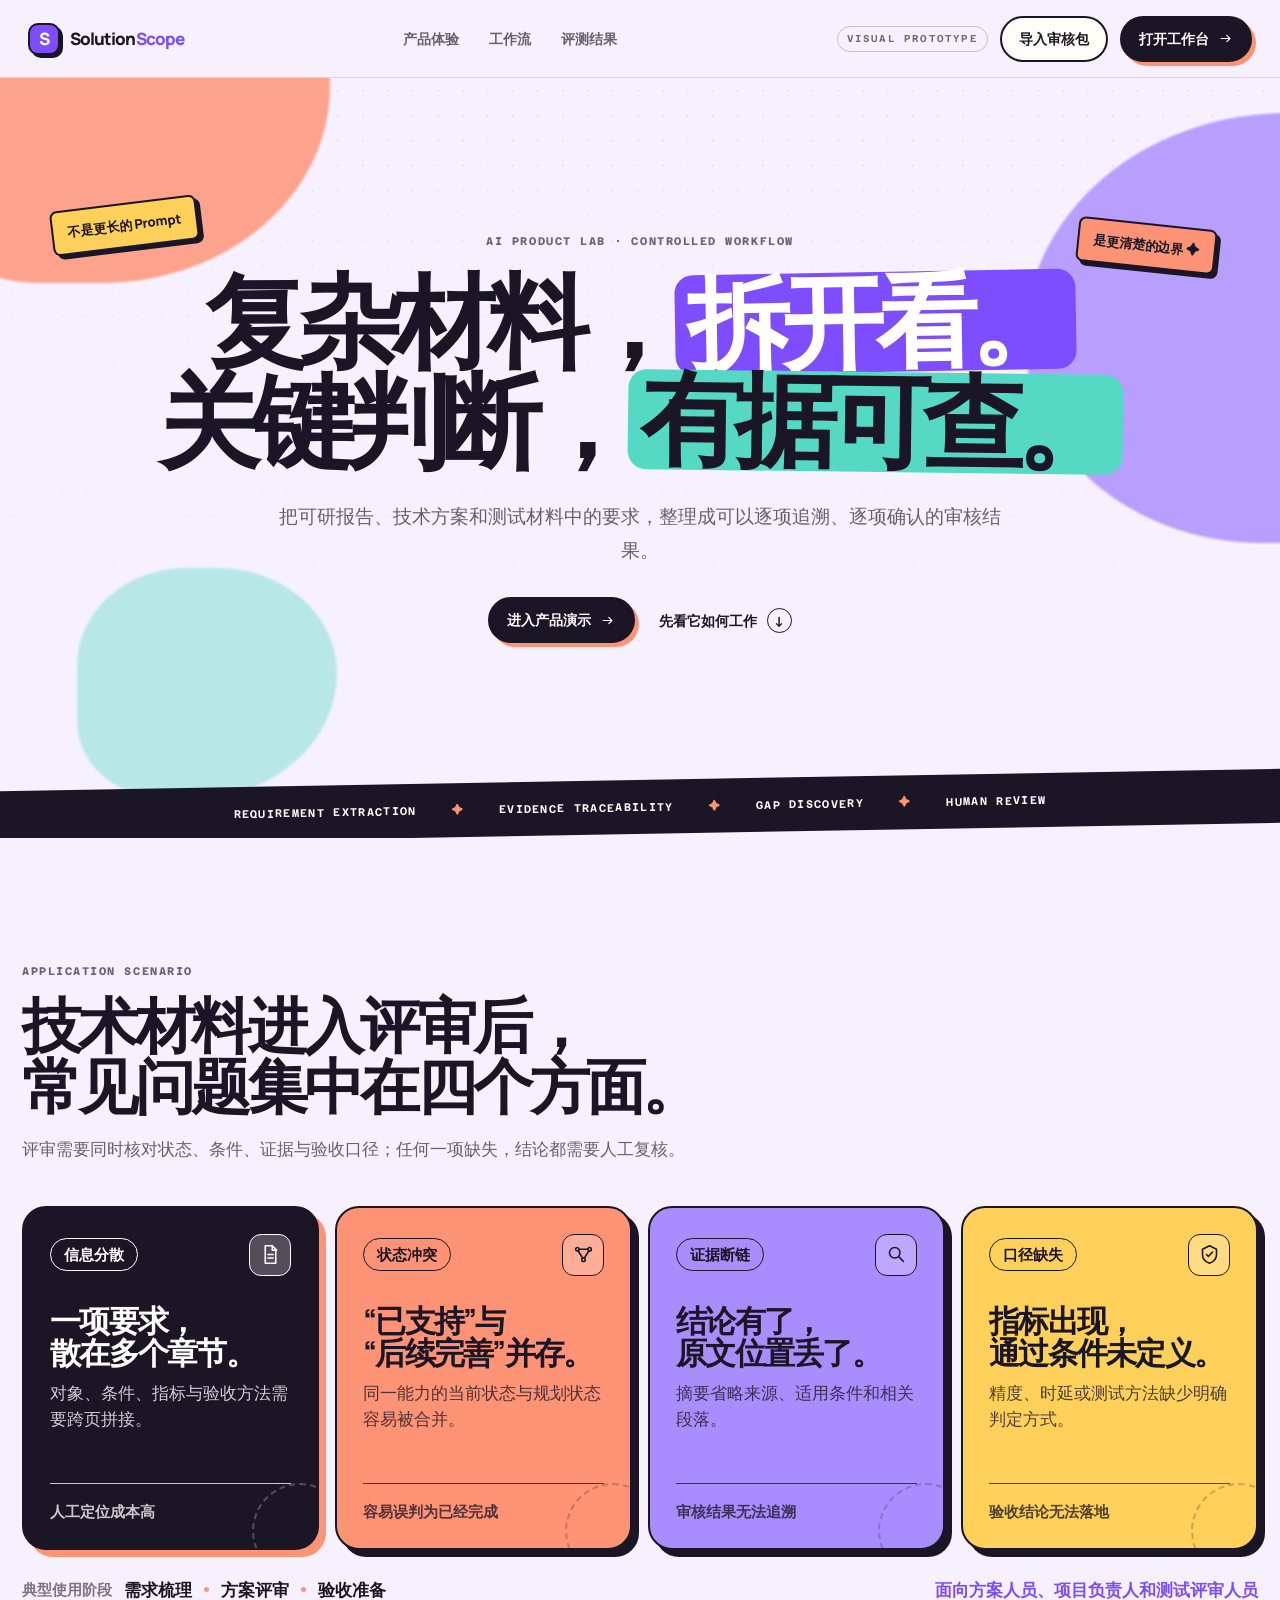
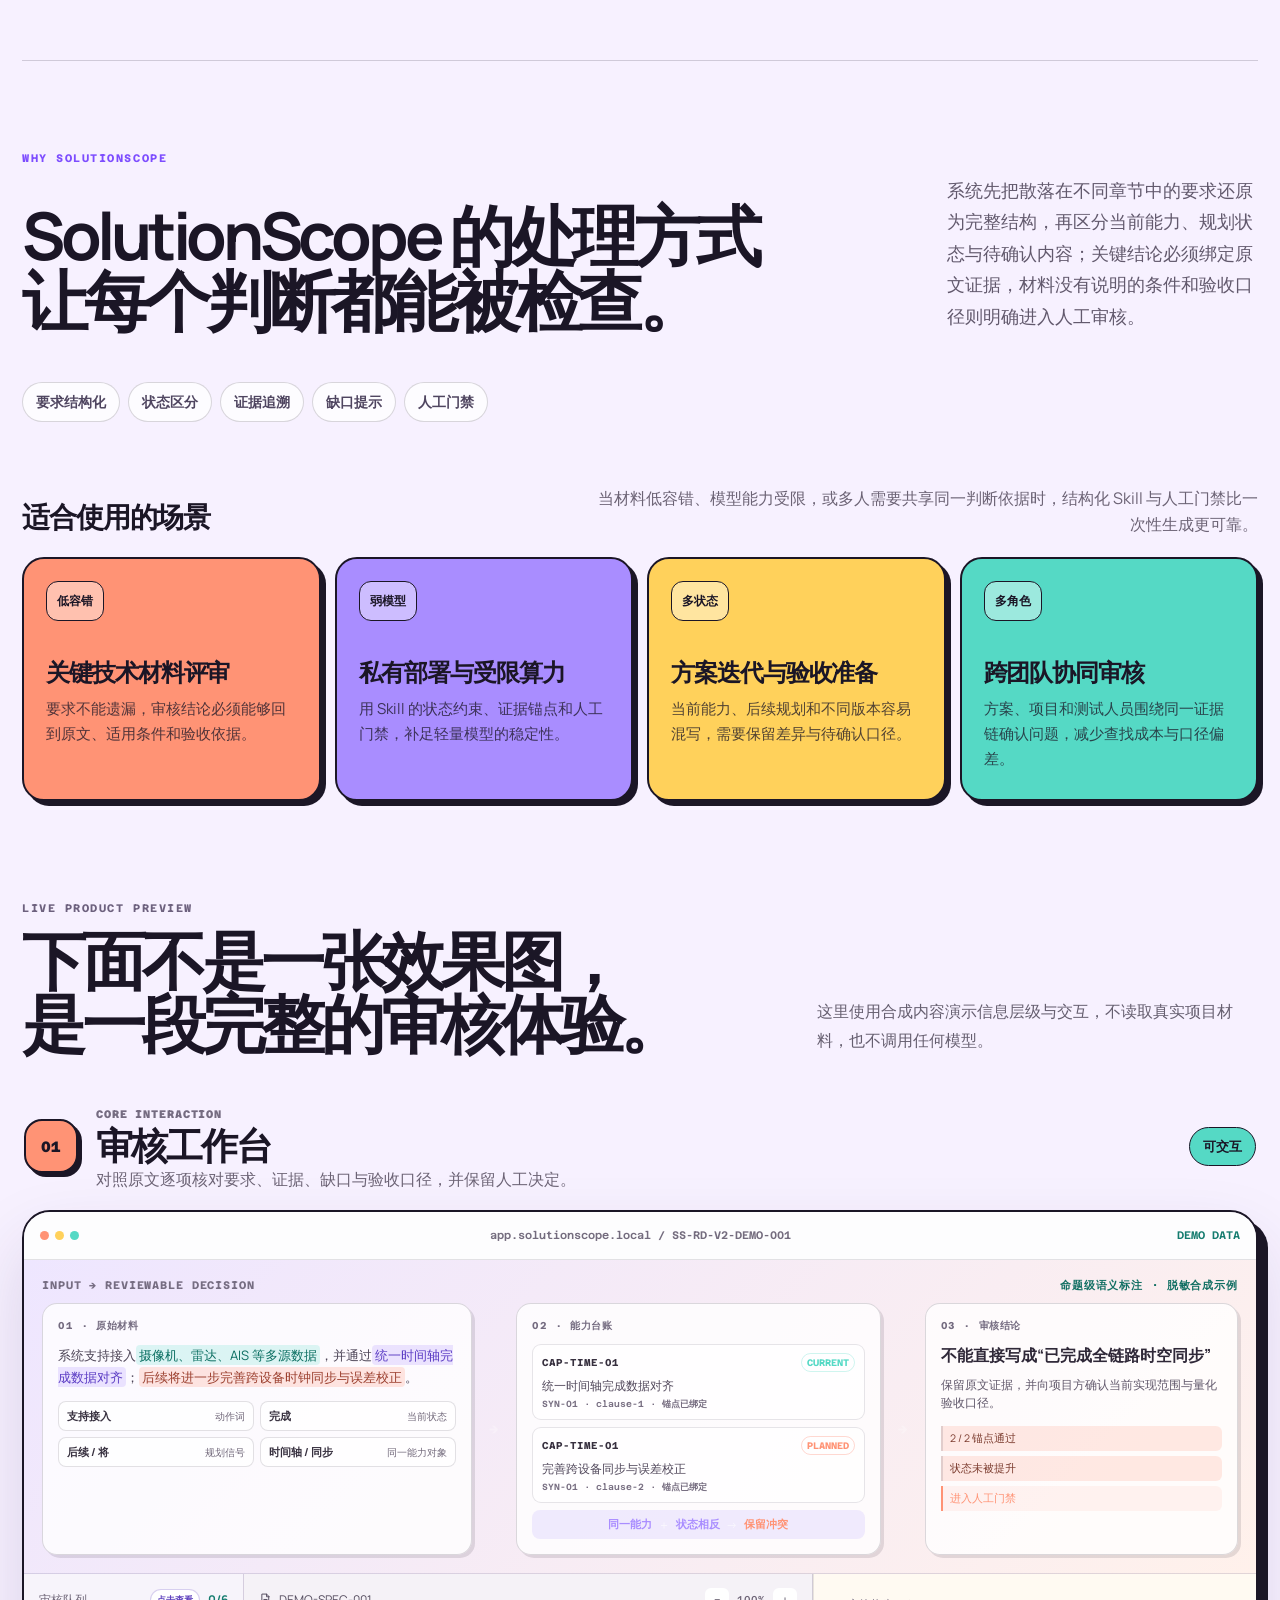
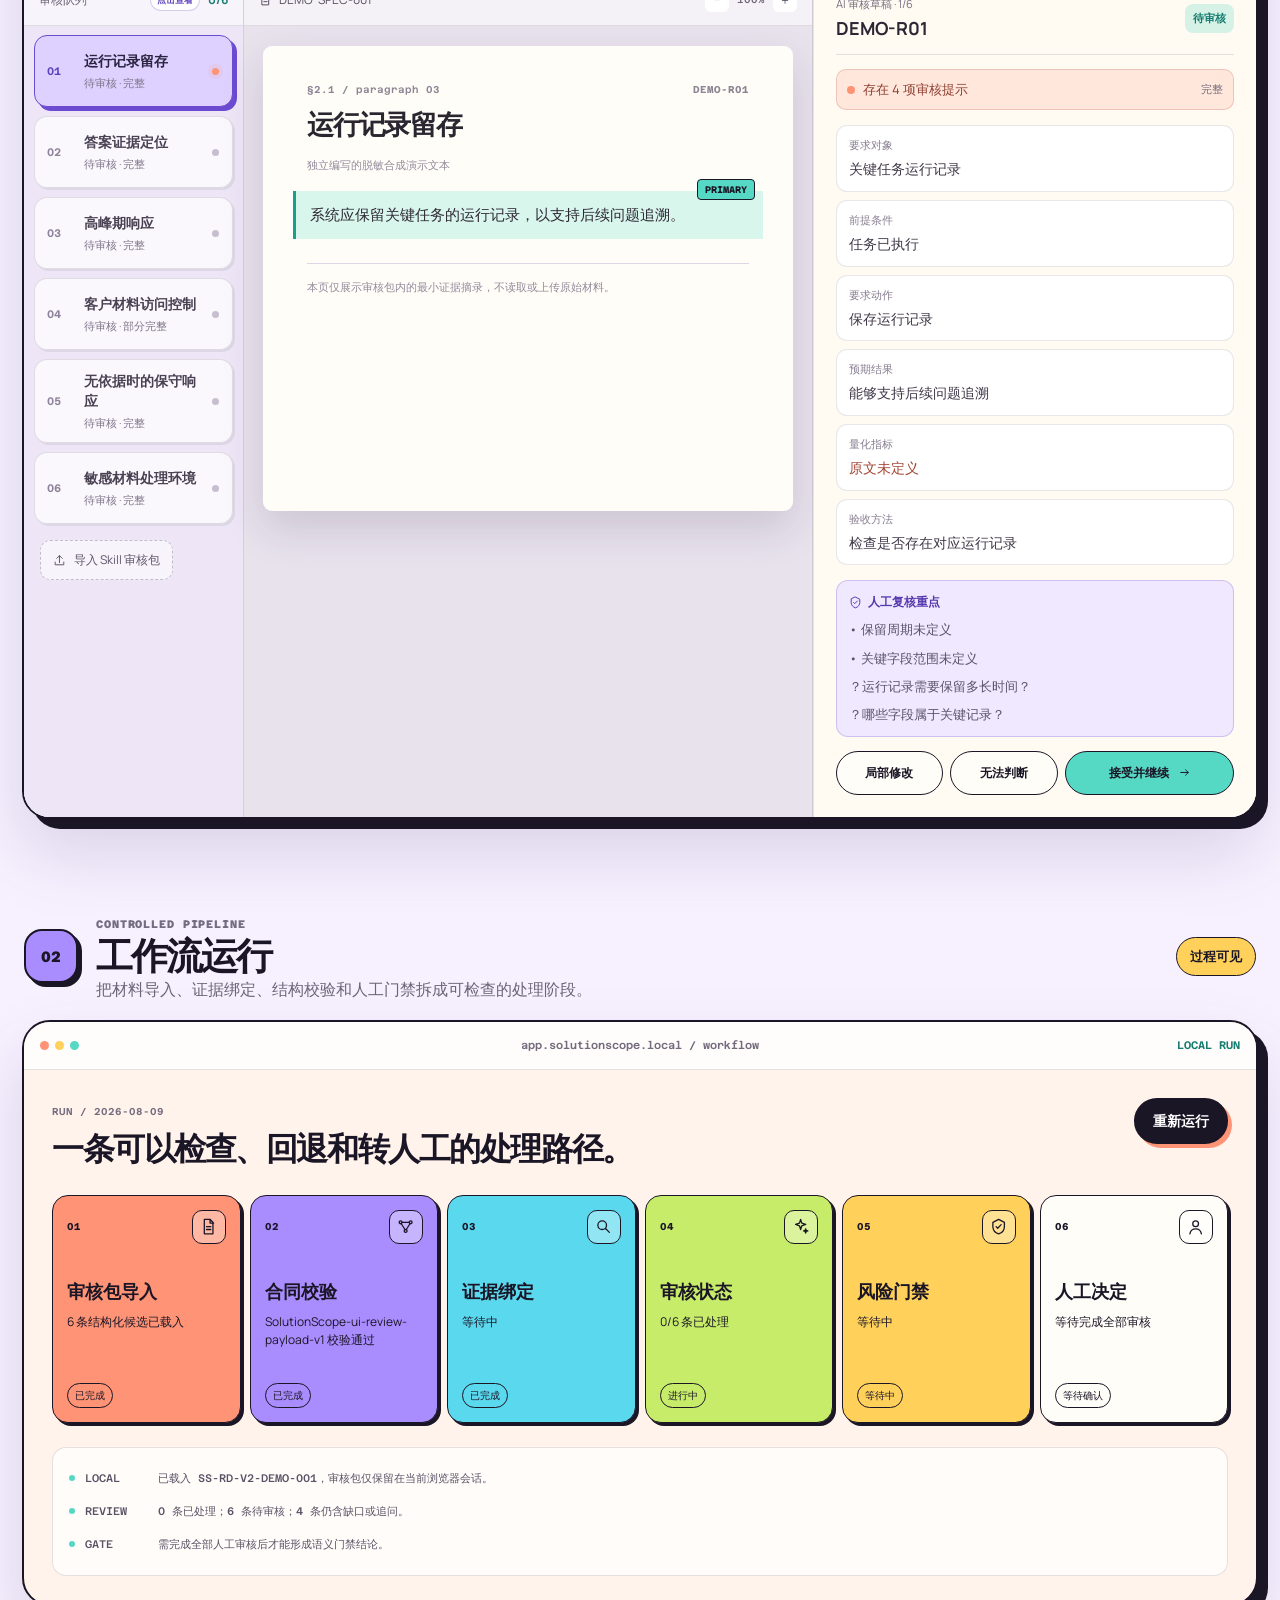
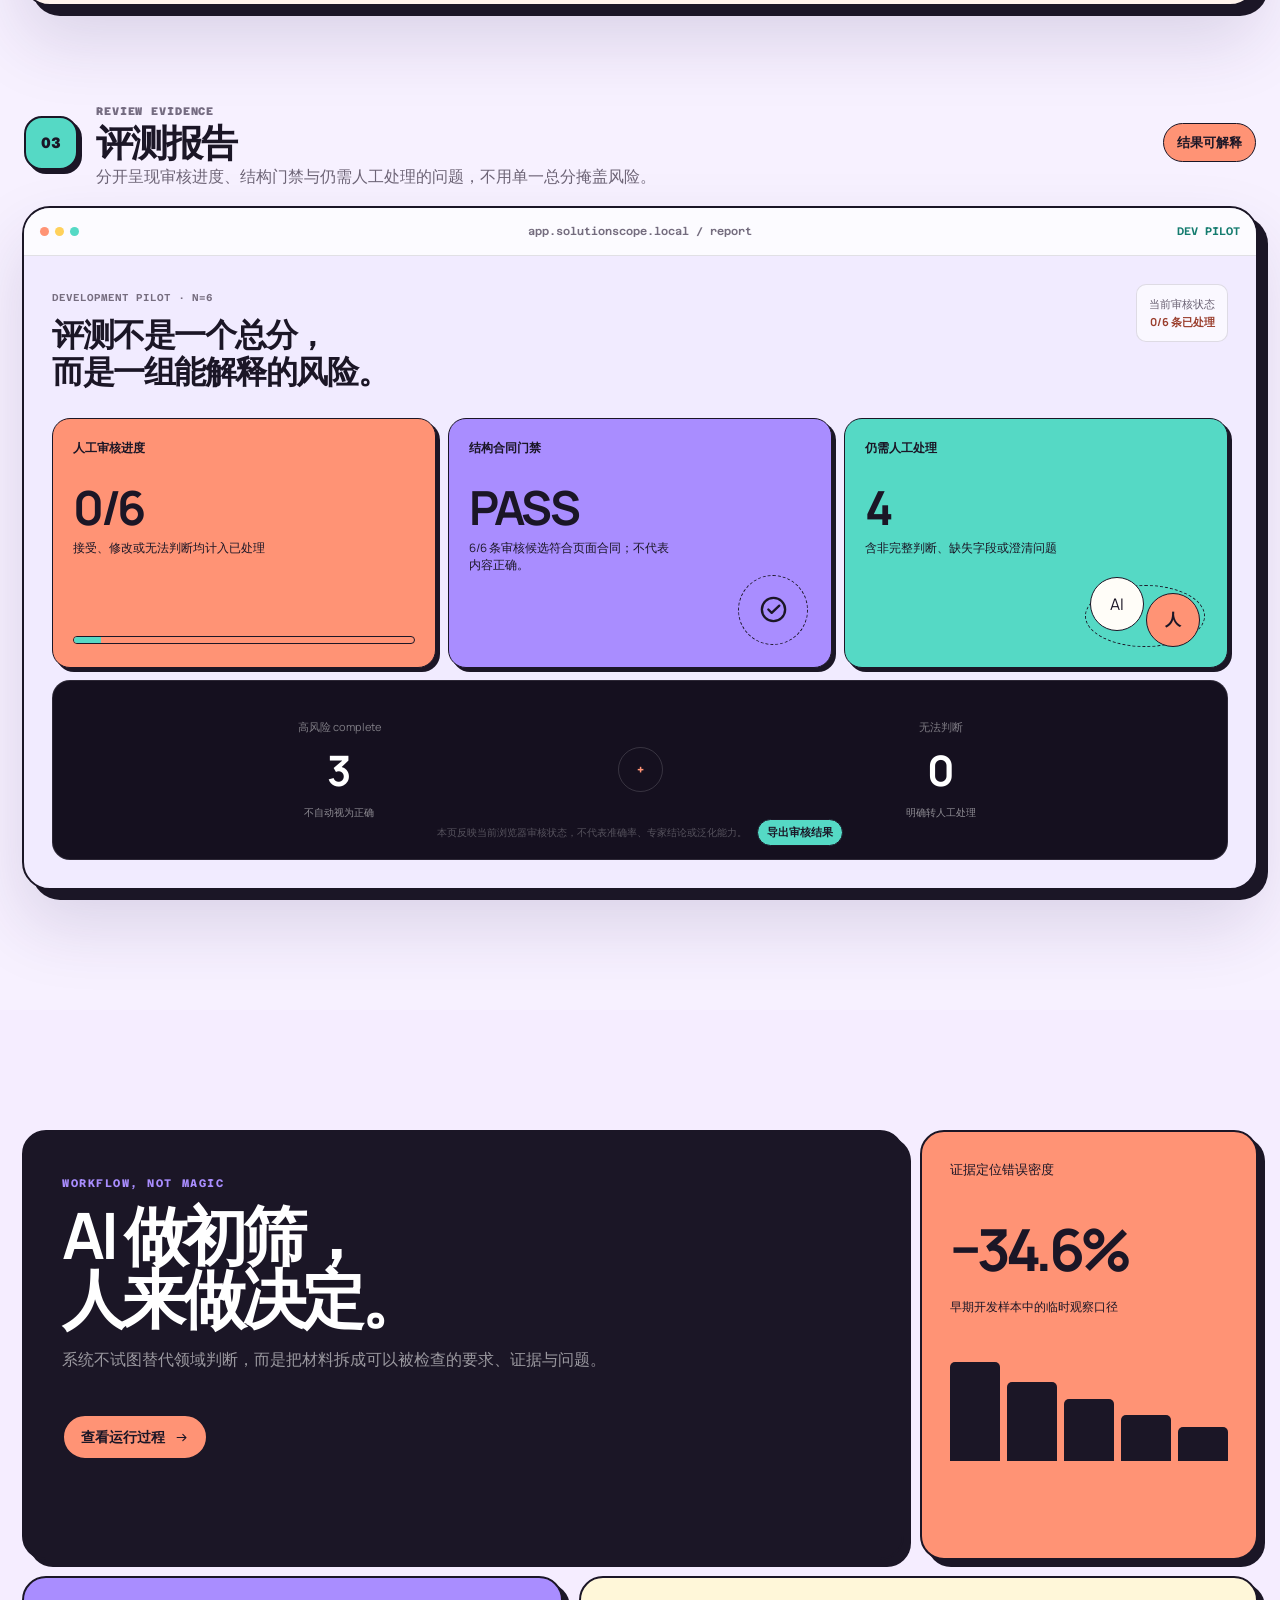
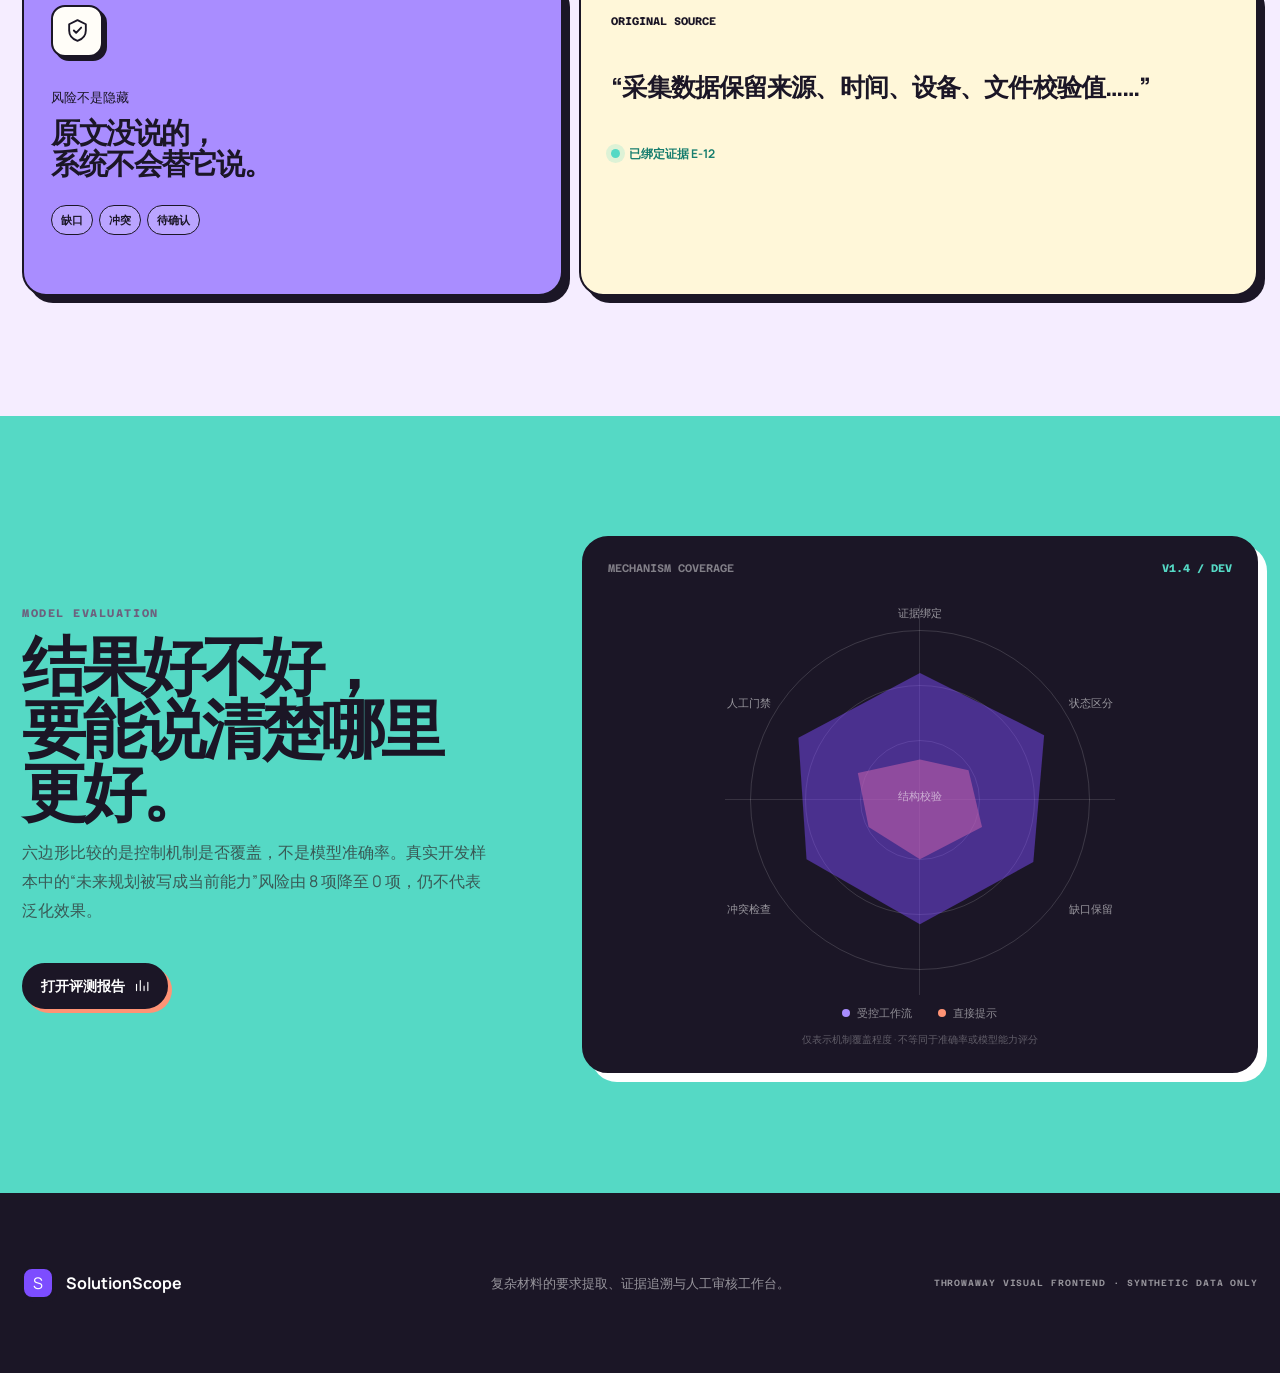
==== docs/index.html @ 40d41754 "更新产品叙事与演示前端" ====
<!doctype html>
<html lang="zh-CN">
  <head>
    <meta charset="utf-8" />
    <meta name="viewport" content="width=device-width, initial-scale=1" />
    <meta name="color-scheme" content="light" />
    <meta name="description" content="SolutionScope：面向技术方案评审与验收准备的证据约束审核工作台" />
    <title>SolutionScope — 技术材料审核工作台</title>
    <link rel="icon" href="data:," />
    <link rel="stylesheet" href="styles.css?v=application-scenarios-20260810" />
  </head>
  <body>
    <!-- 本地审核原型：默认使用脱敏合成数据，可导入 Skill 生成的审核包。 -->
    <div id="app"></div>
    <div id="prototype-toast" class="prototype-toast" role="status" aria-live="polite"></div>
    <script src="fixture.js"></script>
    <script src="payload.js"></script>
    <script src="state.js"></script>
    <script src="app.js?v=application-scenarios-20260810"></script>
    <script src="runtime.js?v=manual-review-20260810"></script>
  </body>
</html>
---- docs/styles.css ----
@import url("https://fonts.googleapis.com/css2?family=Azeret+Mono:wght@500;600;700&family=Manrope:wght@400;500;600;700;800&display=swap");

:root {
  --ink: #1b1626;
  --muted: #665f70;
  --paper: #f7f1ff;
  --white: #fffdf8;
  --violet: #7d4dff;
  --violet-soft: #a98dff;
  --coral: #ff9375;
  --mint: #55d9c5;
  --cyan: #5ad8ee;
  --lime: #c7ec69;
  --yellow: #ffd15b;
  --border: 2px solid var(--ink);
  --shadow: 7px 7px 0 var(--ink);
  --radius: 24px;
}

* { box-sizing: border-box; }
html { scroll-behavior: smooth; }
body { margin: 0; overflow-x: hidden; color: var(--ink); background: var(--paper); font-family: Manrope, "PingFang SC", "Microsoft YaHei", sans-serif; }
button, a { font: inherit; }
button { cursor: pointer; }
a { color: inherit; }
svg { width: 1.08em; height: 1.08em; fill: none; stroke: currentColor; stroke-width: 1.8; stroke-linecap: round; stroke-linejoin: round; }

.topbar { position: sticky; z-index: 90; top: 0; height: 78px; padding: 0 max(28px, calc((100vw - 1380px) / 2)); display: flex; align-items: center; justify-content: space-between; gap: 24px; border-bottom: 1px solid rgba(27,22,38,.12); background: rgba(247,241,255,.82); backdrop-filter: blur(18px); }
.logo { display: inline-flex; align-items: center; gap: 10px; text-decoration: none; font-weight: 800; letter-spacing: -.055em; }
.logo em { color: var(--violet); font-style: normal; }
.logo-mark { display: grid; place-items: center; width: 32px; height: 32px; color: #fff; border: var(--border); border-radius: 10px; background: var(--violet); box-shadow: 3px 3px 0 var(--ink); }
.nav-links { display: flex; align-items: center; gap: 30px; }
.nav-links a { color: var(--muted); text-decoration: none; font-size: 13px; font-weight: 650; }
.nav-links a:hover { color: var(--ink); }
.nav-actions { display: flex; align-items: center; gap: 12px; }
.prototype-badge { padding: 7px 9px; border: 1px solid rgba(27,22,38,.22); border-radius: 999px; color: #6f6879; font: 600 8px/1 "Azeret Mono", monospace; letter-spacing: .12em; }

.button { min-height: 44px; display: inline-flex; align-items: center; justify-content: center; gap: 9px; padding: 11px 17px; border: var(--border); border-radius: 999px; font-size: 12px; font-weight: 800; transition: transform .18s ease, box-shadow .18s ease, background .18s ease; }
.button:hover { transform: translate(-2px,-2px); box-shadow: 5px 5px 0 var(--ink); }
.button-dark { color: #fff; background: var(--ink); box-shadow: 4px 4px 0 var(--coral); }
.button-light { color: var(--ink); background: var(--white); }
.button-mint { color: var(--ink); background: var(--mint); }
.button-mint.approved { color: #fff; background: #117b6a; }
.button-coral { color: var(--ink); background: var(--coral); }

.hero { position: relative; min-height: 760px; padding: 150px 24px 0; overflow: hidden; }
.hero::before { content: ""; position: absolute; inset: 0; opacity: .18; background-image: radial-gradient(#8f80a8 1px, transparent 1px); background-size: 25px 25px; mask-image: linear-gradient(black, transparent 82%); }
.hero-content { position: relative; z-index: 3; width: min(1180px, 100%); margin: auto; text-align: center; }
.eyebrow { color: #6d617e; font: 700 9px/1.3 "Azeret Mono", monospace; letter-spacing: .14em; }
.hero h1 { margin: 22px auto 26px; font-size: clamp(62px, 8vw, 112px); line-height: .92; letter-spacing: -.078em; }
.hero h1 span { display: inline-block; padding: 0 .12em .06em; color: #fff; border-radius: .18em; transform: rotate(-1deg); }
.hero .purple-block { background: var(--violet); }
.hero .mint-block { color: var(--ink); background: var(--mint); transform: rotate(.7deg); }
.hero-content > p { max-width: 730px; margin: auto; color: var(--muted); font-size: 17px; line-height: 1.8; }
.hero-actions { margin-top: 30px; display: flex; align-items: center; justify-content: center; gap: 24px; }
.text-link { color: var(--ink); font-size: 12px; font-weight: 800; text-decoration: none; }
.text-link span { display: inline-grid; place-items: center; width: 25px; height: 25px; margin-left: 7px; border: 1.5px solid var(--ink); border-radius: 50%; }
.hero-blob { position: absolute; z-index: 1; opacity: .82; filter: blur(1px); animation: blob 9s ease-in-out infinite alternate; }
.blob-coral { width: 430px; height: 370px; top: -165px; left: -100px; border-radius: 45% 55% 62% 38%; background: var(--coral); }
.blob-violet { width: 500px; height: 430px; top: 35px; right: -245px; border-radius: 62% 38% 44% 56%; background: var(--violet-soft); animation-delay: -3s; }
.blob-mint { width: 260px; height: 230px; left: 6%; bottom: 40px; border-radius: 48% 52% 62% 38%; background: var(--mint); opacity: .38; animation-delay: -6s; }
.sticker { position: absolute; z-index: 4; padding: 11px 14px; border: var(--border); border-radius: 7px; font-size: 11px; font-weight: 800; box-shadow: 4px 4px 0 var(--ink); }
.sticker-left { top: 125px; left: 4%; background: var(--yellow); transform: rotate(-7deg); }
.sticker-right { top: 145px; right: 5%; background: var(--coral); transform: rotate(6deg); }
.hero-ribbon { position: absolute; z-index: 5; left: -1%; right: -1%; bottom: 4px; height: 54px; display: flex; align-items: center; justify-content: center; gap: 35px; color: #fff; background: var(--ink); transform: rotate(-1deg); font: 600 9px "Azeret Mono", monospace; letter-spacing: .12em; white-space: nowrap; }
.hero-ribbon i { color: var(--coral); font-style: normal; }

.product-section, .story-section, .evaluation-section { padding: 120px max(22px, calc((100vw - 1380px) / 2)); scroll-margin-top: 86px; }
.scenario-intro { margin-bottom: 94px; }
.scenario-copy { max-width: 980px; }
.scenario-copy h2 { margin: 14px 0 18px; font-size: clamp(42px,4.7vw,68px); line-height: 1.02; letter-spacing: -.06em; }
.scenario-copy p { max-width: 760px; margin: 0; color: var(--muted); font-size: 17px; line-height: 1.7; }
.scenario-risk-grid { margin-top: 42px; display: grid; grid-template-columns: repeat(4,minmax(0,1fr)); gap: 16px; }
.scenario-risk-card { position: relative; min-height: 344px; padding: 26px; display: flex; flex-direction: column; color: var(--ink); border: var(--border); border-radius: var(--radius); box-shadow: var(--shadow); overflow: hidden; }
.scenario-risk-card::after { content: ""; width: 92px; height: 92px; position: absolute; right: -31px; bottom: -31px; border: 2px dashed currentColor; border-radius: 50%; opacity: .24; }
.risk-dark { color: #fff; background: var(--ink); box-shadow: 7px 7px 0 var(--coral); }
.risk-coral { background: var(--coral); }
.risk-violet { background: var(--violet-soft); }
.risk-yellow { background: var(--yellow); }
.risk-card-top { display: flex; align-items: center; justify-content: space-between; }
.risk-card-top strong { display: inline-flex; padding: 8px 13px; border: 1.7px solid currentColor; border-radius: 999px; font-size: 15px; line-height: 1; }
.risk-card-top i { width: 42px; height: 42px; display: grid; place-items: center; border: 1.5px solid currentColor; border-radius: 12px; background: rgba(255,255,255,.24); font-style: normal; }
.risk-card-top svg { width: 21px; height: 21px; }
.scenario-risk-card h3 { margin: 28px 0 12px; font-size: clamp(31px,2.45vw,38px); line-height: 1.03; letter-spacing: -.055em; }
.scenario-risk-card p { margin: 0; max-width: 280px; font-size: 17px; line-height: 1.52; opacity: .78; }
.scenario-risk-card footer { margin-top: auto; padding-top: 17px; border-top: 1px solid currentColor; font-size: 15px; font-weight: 800; opacity: .76; }
.scenario-audience { margin-top: 28px; display: flex; align-items: center; gap: 12px; }
.scenario-audience span { color: #7c7384; font-size: 15px; font-weight: 800; }
.scenario-audience b { font-size: 17px; }
.scenario-audience i { width: 5px; height: 5px; border-radius: 50%; background: var(--coral); }
.scenario-audience strong { margin-left: auto; color: var(--violet); font-size: 17px; }
.scenario-capability-bridge { margin-top: 58px; padding-top: 64px; border-top: 1px solid rgba(32,26,46,.18); }
.capability-copy { display: grid; grid-template-columns: minmax(0,1.55fr) minmax(300px,.55fr); align-items: end; gap: 50px; }
.capability-copy .eyebrow { grid-column: 1/-1; margin-bottom: -42px; color: var(--violet); }
.capability-copy h2 { margin: 0; font-size: clamp(48px,5.15vw,70px); line-height: .98; letter-spacing: -.065em; }
.capability-copy > p { margin: 0; color: #62596d; font-size: 18px; line-height: 1.75; }
.capability-tags { grid-column: 1/-1; display: flex; flex-wrap: wrap; gap: 8px; }
.capability-tags b { padding: 9px 13px; color: #4f4560; border: 1px solid rgba(32,26,46,.17); border-radius: 999px; background: rgba(255,255,255,.76); font-size: 14px; }
.application-scenario-heading { margin: 64px 0 20px; display: flex; align-items: end; justify-content: space-between; gap: 40px; }
.application-scenario-heading span { font-size: 28px; font-weight: 900; letter-spacing: -.04em; }
.application-scenario-heading p { max-width: 660px; margin: 0; color: #6c6375; font-size: 16px; line-height: 1.6; text-align: right; }
.application-scenario-grid { display: grid; grid-template-columns: repeat(4,minmax(0,1fr)); gap: 14px; }
.application-scenario-card { min-height: 244px; padding: 22px; color: var(--ink); border: 2px solid var(--ink); border-radius: 22px; box-shadow: 5px 5px 0 var(--ink); }
.application-scenario-card > span { display: inline-grid; min-width: 54px; height: 40px; padding: 0 10px; place-items: center; border: 1.5px solid var(--ink); border-radius: 12px; background: rgba(255,255,255,.42); font-size: 12px; font-weight: 900; }
.application-scenario-card h3 { margin: 38px 0 12px; font-size: 24px; line-height: 1.08; letter-spacing: -.045em; }
.application-scenario-card p { margin: 0; font-size: 15px; line-height: 1.65; opacity: .76; }
.app-coral { background: var(--coral); }.app-violet { background: var(--violet-soft); }.app-yellow { background: var(--yellow); }.app-mint { background: var(--mint); }
.section-heading { margin-bottom: 46px; display: grid; grid-template-columns: 1.25fr .75fr; align-items: end; gap: 60px; }
.section-heading h2, .story-main h2, .evaluation-copy h2 { margin: 12px 0 0; font-size: clamp(44px, 5vw, 72px); line-height: .98; letter-spacing: -.065em; }
.section-heading p { margin: 0; color: var(--muted); font-size: 14px; line-height: 1.8; }

.product-shell { overflow: hidden; border: var(--border); border-radius: 28px; background: #201a2e; box-shadow: 12px 12px 0 var(--ink), 0 45px 90px rgba(55,35,93,.22); }
.window-bar { height: 48px; padding: 0 16px; display: grid; grid-template-columns: 1fr auto 1fr; align-items: center; color: rgba(255,255,255,.54); border-bottom: 1px solid rgba(255,255,255,.09); font: 600 9px "Azeret Mono", monospace; }
.window-bar > div { display: flex; gap: 6px; }
.window-bar i { width: 9px; height: 9px; border-radius: 50%; background: var(--coral); }
.window-bar i:nth-child(2) { background: var(--yellow); }.window-bar i:nth-child(3) { background: var(--mint); }
.window-bar b { justify-self: end; color: var(--mint); font-weight: 600; }
.product-tabs { padding: 14px 16px 0; display: flex; gap: 6px; border-bottom: 1px solid rgba(255,255,255,.09); }
.product-tab { padding: 10px 14px; color: rgba(255,255,255,.46); border: 0; border-radius: 10px 10px 0 0; background: transparent; font-size: 11px; font-weight: 700; }
.product-tab.active { color: var(--ink); background: var(--white); }
.product-pane { display: none; min-height: 590px; }.product-pane.active { display: block; animation: pane-in .35s ease both; }

.workspace-grid { display: grid; grid-template-columns: 205px minmax(430px,1fr) minmax(330px,.72fr); min-height: 590px; }
.chapter-rail, .document-panel { border-right: 1px solid rgba(255,255,255,.09); }
.rail-heading, .panel-toolbar { height: 52px; padding: 0 15px; display: flex; align-items: center; justify-content: space-between; color: rgba(255,255,255,.48); border-bottom: 1px solid rgba(255,255,255,.08); font-size: 10px; }
.rail-heading > div { display: flex; align-items: center; gap: 8px; }
.rail-heading em { padding: 3px 6px; color: var(--coral); border: 1px solid rgba(255,147,117,.22); border-radius: 999px; font-size: 7px; font-style: normal; font-weight: 800; }
.rail-heading b { color: var(--mint); }
.chapter-item { width: 100%; min-height: 64px; display: grid; grid-template-columns: 30px 1fr 8px; align-items: center; gap: 7px; padding: 10px 12px; color: rgba(255,255,255,.72); text-align: left; border: 0; border-bottom: 1px solid rgba(255,255,255,.055); background: transparent; }
.chapter-item:hover { background: rgba(255,255,255,.04); }
.chapter-item.active { background: linear-gradient(90deg, rgba(85,217,197,.15), transparent); box-shadow: inset 3px 0 var(--mint); }
.chapter-id { color: rgba(255,255,255,.28); font: 600 9px "Azeret Mono", monospace; }
.chapter-item.active .chapter-id { color: var(--mint); }
.chapter-item b, .chapter-item small { display: block; }.chapter-item b { font-size: 11px; }.chapter-item small { margin-top: 4px; color: rgba(255,255,255,.3); font-size: 8px; }
.chapter-state { width: 7px; height: 7px; border-radius: 50%; background: rgba(255,255,255,.18); }.chapter-state.done { background: var(--mint); }.chapter-state.active { background: var(--coral); box-shadow: 0 0 0 4px rgba(255,147,117,.12); }.chapter-state.review { background: var(--yellow); }
.add-material { margin: 16px; padding: 10px 12px; display: flex; align-items: center; gap: 8px; color: rgba(255,255,255,.58); border: 1px dashed rgba(255,255,255,.18); border-radius: 10px; background: transparent; font-size: 9px; }
.file-label { display: flex; align-items: center; gap: 7px; color: rgba(255,255,255,.76); }
.panel-toolbar > div { display: flex; align-items: center; gap: 8px; }.panel-toolbar button { width: 24px; height: 24px; color: #fff; border: 0; border-radius: 6px; background: rgba(255,255,255,.07); }.panel-toolbar b { font: 500 8px "Azeret Mono"; }
.document-page { width: min(680px, calc(100% - 38px)); min-height: 465px; margin: 20px auto; padding: 38px 44px; color: #2a2630; border-radius: 9px; background: var(--white); box-shadow: 0 22px 55px rgba(0,0,0,.26); }
.page-meta { display: flex; justify-content: space-between; color: #8c8694; font: 600 8px "Azeret Mono", monospace; }.document-page h3 { margin: 10px 0 24px; font-size: 24px; letter-spacing: -.045em; }.document-page p { color: #5b5563; font-size: 12px; line-height: 1.9; }
.document-page .highlight { position: relative; margin: 16px -14px; padding: 11px 14px; color: #2e2933; border-left: 3px solid; }.document-page .highlight span { position: absolute; top: -12px; right: 8px; padding: 4px 7px; color: var(--ink); border: 1px solid var(--ink); border-radius: 4px; font: 700 7px "Azeret Mono"; }.mint-highlight { border-color: #199f8c!important; background: rgba(85,217,197,.22); }.mint-highlight span { background: var(--mint); }.coral-highlight { border-color: #de6248!important; background: rgba(255,147,117,.18); }.coral-highlight span { background: var(--coral); }
.review-panel { padding: 17px; color: #fff; }.review-heading { display: flex; justify-content: space-between; align-items: center; padding-bottom: 14px; border-bottom: 1px solid rgba(255,255,255,.09); }.review-heading div { display: grid; gap: 4px; }.review-heading span { color: rgba(255,255,255,.36); font-size: 9px; }.review-heading strong { font-size: 13px; }.review-score { padding: 7px 8px; color: var(--mint)!important; border-radius: 8px; background: rgba(85,217,197,.1); font: 700 10px "Azeret Mono"; }
.status-strip { margin-top: 14px; padding: 10px; display: grid; grid-template-columns: 8px 1fr auto; align-items: center; gap: 8px; color: #ffb19f; border: 1px solid rgba(255,147,117,.2); border-radius: 10px; background: rgba(255,147,117,.07); font-size: 10px; }.status-strip i { width: 8px; height: 8px; border-radius: 50%; background: var(--coral); }.status-strip small { color: rgba(255,255,255,.3); }
.field-list { margin: 15px 0; display: grid; gap: 1px; }.field-list div { padding: 10px 0; border-bottom: 1px solid rgba(255,255,255,.06); }.field-list dt { margin-bottom: 5px; color: rgba(255,255,255,.32); font-size: 8px; }.field-list dd { margin: 0; color: rgba(255,255,255,.76); font-size: 10px; line-height: 1.6; }.field-list .missing { color: #ffad9a; }.field-list .evidence { color: var(--mint); }
.clarification-box { padding: 12px; border: 1px solid rgba(169,141,255,.22); border-radius: 12px; background: rgba(169,141,255,.08); }.clarification-box span { display: flex; align-items: center; gap: 7px; color: #c4b3ff; font-size: 9px; font-weight: 800; }.clarification-box p { margin: 8px 0 0; color: rgba(255,255,255,.57); font-size: 9px; line-height: 1.5; }
.review-actions { margin-top: 14px; display: grid; grid-template-columns: .75fr 1.35fr; gap: 7px; }.review-actions .button { min-height: 39px; padding: 8px 10px; border-width: 1px; font-size: 9px; }.review-actions .button:hover { box-shadow: none; transform: translateY(-1px); }
.document-panel.runtime-item-exit, .review-panel.runtime-item-exit { animation: runtime-item-exit .22s ease both; pointer-events: none; }
.document-panel.runtime-item-enter, .review-panel.runtime-item-enter { animation: runtime-item-enter .42s cubic-bezier(.22,1,.36,1) both; }

.workflow-pane-head, .report-head { padding: 28px; display: flex; justify-content: space-between; align-items: flex-start; color: #fff; }.workflow-pane-head span, .report-head span { color: rgba(255,255,255,.35); font: 600 8px "Azeret Mono"; }.workflow-pane-head h3, .report-head h3 { max-width: 700px; margin: 10px 0 0; font-size: 28px; line-height: 1.15; letter-spacing: -.045em; }
.workflow-stage { padding: 0 28px 24px; display: grid; grid-template-columns: repeat(6,1fr); gap: 9px; }.workflow-step { min-height: 225px; padding: 14px; color: var(--ink); border: 1.5px solid var(--ink); border-radius: 16px; box-shadow: 3px 3px 0 var(--ink); animation: step-float 2.8s ease-in-out infinite alternate; animation-delay: var(--step-delay); }.workflow-step > div { display: flex; justify-content: space-between; align-items: center; }.workflow-step > div span { font: 700 8px "Azeret Mono"; }.workflow-step > div i { display: grid; place-items: center; width: 34px; height: 34px; border: 1.5px solid var(--ink); border-radius: 10px; background: rgba(255,255,255,.34); }.workflow-step h4 { margin: 35px 0 9px; font-size: 15px; }.workflow-step p { min-height: 55px; margin: 0; font-size: 9px; line-height: 1.5; }.workflow-step small { display: inline-block; margin-top: 15px; padding: 4px 7px; border: 1px solid var(--ink); border-radius: 999px; font-size: 7px; }.workflow-step.coral { background: var(--coral); }.workflow-step.violet { background: var(--violet-soft); }.workflow-step.cyan { background: var(--cyan); }.workflow-step.lime { background: var(--lime); }.workflow-step.yellow { background: var(--yellow); }.workflow-step.white { background: var(--white); }
.workflow-log { margin: 0 28px 28px; padding: 14px 16px; border: 1px solid rgba(255,255,255,.09); border-radius: 14px; background: rgba(255,255,255,.035); }.workflow-log div { min-height: 33px; display: grid; grid-template-columns: 7px 64px 1fr; align-items: center; gap: 9px; color: rgba(255,255,255,.58); font: 500 8px "Azeret Mono"; }.workflow-log i { width: 6px; height: 6px; border-radius: 50%; background: var(--mint); }.workflow-log p { margin: 0; }

.report-status { padding: 10px 12px; color: rgba(255,255,255,.5); text-align: right; border: 1px solid rgba(255,255,255,.1); border-radius: 10px; font-size: 9px; line-height: 1.6; }.report-status b { color: var(--coral); }
.report-grid { padding: 0 28px 28px; display: grid; grid-template-columns: repeat(3,1fr); gap: 12px; }.metric-card, .comparison-card { position: relative; min-height: 250px; padding: 20px; color: var(--ink); border: 1.5px solid var(--ink); border-radius: 18px; box-shadow: 4px 4px 0 var(--ink); }.metric-card > span, .metric-card > small { display: block; }.metric-card > span { font-size: 10px; font-weight: 800; }.metric-card > strong { display: block; margin: 27px 0 8px; font-size: 47px; line-height: 1; letter-spacing: -.07em; }.metric-card > small { max-width: 210px; font-size: 9px; line-height: 1.5; }.coral-card { background: var(--coral); }.violet-card { background: var(--violet-soft); }.mint-card { background: var(--mint); }
.metric-track { position: absolute; left: 20px; right: 20px; bottom: 23px; height: 8px; border: 1.5px solid var(--ink); border-radius: 99px; overflow: hidden; }.metric-track i, .metric-track b { position: absolute; top: 0; bottom: 0; }.metric-track i { left: 0; width: 92%; background: var(--ink); }.metric-track b { left: 0; width: 8%; background: var(--mint); }
.zero-orbit { position: absolute; right: 23px; bottom: 22px; width: 70px; height: 70px; display: grid; place-items: center; border: 1.5px dashed var(--ink); border-radius: 50%; animation: spin 10s linear infinite; }.zero-orbit svg { width: 31px; height: 31px; animation: spin 10s linear infinite reverse; }
.people-dots { position: absolute; right: 22px; bottom: 20px; width: 120px; height: 70px; }.people-dots i, .people-dots b { position: absolute; z-index: 2; width: 54px; height: 54px; display: grid; place-items: center; border: 1.5px solid var(--ink); border-radius: 50%; font-style: normal; background: var(--white); }.people-dots i { left: 5px; top: 0; }.people-dots b { right: 5px; bottom: 0; background: var(--coral); }.people-dots span { position: absolute; inset: 8px 0 0; border: 1.5px dashed var(--ink); border-radius: 50%; }
.comparison-card { grid-column: 1/-1; min-height: 180px; display: grid; grid-template-columns: 1fr 70px 1fr; align-items: center; color: #fff; border-color: rgba(255,255,255,.1); box-shadow: none; background: #15101f; }.comparison-card > div { display: grid; justify-items: center; gap: 6px; }.comparison-card span { color: rgba(255,255,255,.45); font-size: 9px; }.comparison-card b { font-size: 42px; }.comparison-card small { color: rgba(255,255,255,.52); font-size: 8px; }.comparison-divider { width: 45px; height: 45px; place-self: center; display: grid!important; place-items: center; border: 1px solid rgba(255,255,255,.15); border-radius: 50%; color: var(--coral)!important; font: 700 9px "Azeret Mono"; }.comparison-card footer { position: absolute; left: 20px; right: 20px; bottom: 13px; color: rgba(255,255,255,.28); text-align: center; font-size: 8px; }

.story-section { background: #f5edff; }
.story-grid { display: grid; grid-template-columns: 1.25fr .75fr .78fr; gap: 16px; }
.story-grid article { border: var(--border); border-radius: var(--radius); box-shadow: var(--shadow); }
.story-main { grid-column: 1/3; min-height: 430px; padding: 38px; color: #fff; background: var(--ink); }.story-main .eyebrow { color: var(--violet-soft); }.story-main p { max-width: 600px; color: rgba(255,255,255,.56); font-size: 14px; line-height: 1.8; }.story-main .button { margin-top: 24px; }
.story-stat { padding: 28px; background: var(--coral); }.story-stat > span, .story-stat > small { display: block; }.story-stat > strong { display: block; margin: 30px 0 10px; font-size: 58px; letter-spacing: -.08em; }.story-stat > small { font-size: 10px; line-height: 1.5; }.bars { height: 110px; margin-top: 35px; display: flex; align-items: flex-end; gap: 7px; }.bars i { flex: 1; border-radius: 5px 5px 0 0; background: var(--ink); animation: bar 2.3s ease-in-out infinite alternate; }.bars i:nth-child(1) { height: 90%; }.bars i:nth-child(2) { height: 72%; }.bars i:nth-child(3) { height: 56%; }.bars i:nth-child(4) { height: 42%; }.bars i:nth-child(5) { height: 31%; }
.story-risk { min-height: 320px; padding: 27px; background: var(--violet-soft); }.icon-tile { width: 52px; height: 52px; margin-bottom: 28px; display: grid; place-items: center; border: var(--border); border-radius: 14px; background: var(--white); box-shadow: 4px 4px 0 var(--ink); }.icon-tile svg { width: 25px; height: 25px; }.story-risk > span { font-size: 11px; }.story-risk h3 { margin: 10px 0 25px; font-size: 29px; line-height: 1.08; letter-spacing: -.05em; }.story-risk > div:last-child { display: flex; flex-wrap: wrap; gap: 6px; }.story-risk b { padding: 6px 9px; border: 1.5px solid var(--ink); border-radius: 999px; font-size: 9px; background: rgba(255,255,255,.2); }
.story-source { grid-column: 2/4; min-height: 320px; padding: 30px; background: #fff7d9; }.story-source > span { font: 700 9px "Azeret Mono"; }.story-source blockquote { max-width: 660px; margin: 38px 0; font-size: 25px; line-height: 1.55; font-weight: 800; letter-spacing: -.035em; }.story-source p { display: flex; align-items: center; gap: 9px; color: #187e6f; font-size: 11px; font-weight: 700; }.story-source p i { width: 9px; height: 9px; border-radius: 50%; background: var(--mint); box-shadow: 0 0 0 5px rgba(85,217,197,.2); }

.evaluation-section { display: grid; grid-template-columns: .82fr 1.18fr; align-items: center; gap: 90px; background: var(--mint); }
.evaluation-copy p { max-width: 570px; color: #395a56; font-size: 14px; line-height: 1.8; }.evaluation-copy .button { margin-top: 22px; }
.evaluation-visual { min-height: 530px; padding: 24px; border: var(--border); border-radius: 26px; background: var(--ink); box-shadow: 9px 9px 0 #fff; color: #fff; }.eval-header { display: flex; justify-content: space-between; color: rgba(255,255,255,.45); font: 600 9px "Azeret Mono"; }.eval-header b { color: var(--mint); }.radar { position: relative; width: 390px; height: 390px; max-width: 100%; margin: 30px auto 10px; display: grid; place-items: center; }.radar-ring { position: absolute; border: 1px solid rgba(255,255,255,.15); border-radius: 50%; }.ring-one { width: 120px; height: 120px; }.ring-two { width: 230px; height: 230px; }.ring-three { width: 340px; height: 340px; }.radar::before, .radar::after { content: ""; position: absolute; background: rgba(255,255,255,.12); }.radar::before { width: 1px; height: 100%; }.radar::after { width: 100%; height: 1px; }.radar-shape { z-index: 2; width: 235px; height: 255px; clip-path: polygon(50% 0, 94% 43%, 72% 100%, 14% 81%, 0 30%); background: rgba(125,77,255,.58); border: 2px solid var(--violet-soft); animation: radar-pulse 3s ease-in-out infinite alternate; }.radar-label { position: absolute; color: rgba(255,255,255,.55); font-size: 9px; }.label-a { top: 0; }.label-b { right: 0; top: 47%; }.label-c { bottom: 2px; }.label-d { left: 0; top: 47%; }.eval-legend { display: flex; justify-content: center; gap: 26px; color: rgba(255,255,255,.5); font-size: 9px; }.eval-legend span { display: flex; align-items: center; gap: 7px; }.eval-legend i { width: 8px; height: 8px; border-radius: 50%; }.violet-dot { background: var(--violet-soft); }.coral-dot { background: var(--coral); }

.footer { min-height: 180px; padding: 42px max(22px, calc((100vw - 1380px) / 2)); display: grid; grid-template-columns: 1fr 1fr 1fr; align-items: center; color: rgba(255,255,255,.54); background: var(--ink); }.footer > div { display: flex; align-items: center; gap: 12px; color: #fff; }.footer p { max-width: 420px; text-align: center; font-size: 11px; line-height: 1.6; }.footer > span { justify-self: end; font: 600 7px "Azeret Mono"; letter-spacing: .1em; }
.prototype-toast { position: fixed; z-index: 110; left: 50%; bottom: 24px; max-width: calc(100% - 30px); padding: 12px 17px; color: #fff; border: 1px solid rgba(255,255,255,.16); border-radius: 999px; background: rgba(27,22,38,.92); box-shadow: 0 16px 40px rgba(27,22,38,.28); backdrop-filter: blur(16px); font-size: 11px; opacity: 0; transform: translate(-50%,18px); pointer-events: none; transition: .25s ease; }.prototype-toast.show { opacity: 1; transform: translate(-50%,0); }
.reveal { opacity: 0; transform: translateY(24px); transition: opacity .7s ease, transform .7s ease; }.reveal.visible { opacity: 1; transform: none; }

.processing-trace { padding: 18px; color: #fff; border-bottom: 1px solid rgba(255,255,255,.08); background: linear-gradient(135deg,#171221 0%,#241934 100%); }
.trace-heading { margin-bottom: 10px; display: flex; align-items: center; justify-content: space-between; color: rgba(255,255,255,.38); font: 700 8px "Azeret Mono"; letter-spacing: .08em; }.trace-heading b { color: var(--mint); font-weight: 700; }
.trace-flow { display: grid; grid-template-columns: 1.18fr 28px 1fr 28px .86fr; align-items: stretch; gap: 8px; }
.trace-flow article { min-height: 148px; padding: 15px; border: 1px solid rgba(255,255,255,.13); border-radius: 15px; background: rgba(255,255,255,.045); }
.trace-flow article > small { display: block; margin-bottom: 11px; color: rgba(255,255,255,.4); font: 700 8px "Azeret Mono"; letter-spacing: .06em; }
.trace-source-card p { margin: 0; color: rgba(255,255,255,.72); font-size: 11px; line-height: 1.9; }.trace-source-card p span { padding: 1px 3px; border-radius: 4px; }.trace-current { color: #a9f3e8; background: rgba(85,217,197,.12); }.trace-ambiguous { color: #d9caff; background: rgba(169,141,255,.14); }.trace-future { color: #ffb2a1; background: rgba(255,115,91,.14); }
.trace-key { margin-top: 12px; display: flex; flex-wrap: wrap; gap: 6px; }.trace-key i { padding: 4px 7px; border-radius: 999px; font-size: 7px; font-style: normal; }.key-current { color: var(--mint); border: 1px solid rgba(85,217,197,.25); }.key-ambiguous { color: var(--violet-soft); border: 1px solid rgba(169,141,255,.25); }.key-future { color: var(--coral); border: 1px solid rgba(255,115,91,.25); }
.semantic-lens { margin-top: 12px; display: grid; grid-template-columns: repeat(2,minmax(0,1fr)); gap: 6px; }.semantic-lens span { min-width: 0; padding: 6px 8px; display: flex; align-items: center; justify-content: space-between; gap: 7px; border: 1px solid rgba(255,255,255,.09); border-radius: 8px; background: rgba(255,255,255,.035); }.semantic-lens b { color: rgba(255,255,255,.78); font-size: 8px; }.semantic-lens small { color: rgba(255,255,255,.35); font-size: 7px; white-space: nowrap; }
.trace-analysis-card ul { margin: 0; padding: 0; display: grid; gap: 7px; list-style: none; }.trace-analysis-card li { padding: 7px 8px; display: grid; grid-template-columns: 66px 1fr; gap: 8px; border-radius: 8px; background: rgba(255,255,255,.055); }.trace-analysis-card b { color: var(--mint); font-size: 8px; }.trace-analysis-card span { color: rgba(255,255,255,.67); font-size: 8px; line-height: 1.45; }
.ledger-row { margin-top: 7px; padding: 8px 9px; border: 1px solid rgba(255,255,255,.08); border-radius: 9px; background: rgba(255,255,255,.04); }.ledger-row > div { display: flex; align-items: center; justify-content: space-between; gap: 8px; }.ledger-row b { color: #fff; font: 700 7px "Azeret Mono"; }.ledger-row em { padding: 3px 5px; border-radius: 999px; font: 700 6px "Azeret Mono"; font-style: normal; }.ledger-current { color: var(--mint); border: 1px solid rgba(85,217,197,.28); }.ledger-planned { color: var(--coral); border: 1px solid rgba(255,115,91,.28); }.ledger-row > span { display: block; margin-top: 5px; color: rgba(255,255,255,.72); font-size: 8px; }.ledger-row > small { display: block; margin-top: 4px; color: rgba(255,255,255,.3); font: 600 6px "Azeret Mono"; }
.ledger-rule { margin-top: 7px; padding: 6px 8px; display: flex; align-items: center; justify-content: center; gap: 6px; color: rgba(255,255,255,.38); border-radius: 8px; background: rgba(169,141,255,.08); font-size: 7px; }.ledger-rule b { color: var(--violet-soft); }.ledger-rule strong { color: var(--coral); }
.trace-output-card strong { display: block; color: #fff; font-size: 13px; line-height: 1.4; }.trace-output-card p { margin: 10px 0 13px; color: rgba(255,255,255,.56); font-size: 9px; line-height: 1.6; }.trace-output-card > span { display: inline-flex; padding: 5px 8px; color: var(--coral); border: 1px solid rgba(255,115,91,.3); border-radius: 999px; font-size: 8px; font-weight: 800; }
.validation-receipt { display: grid; gap: 5px; }.validation-receipt span { padding: 5px 7px; color: rgba(255,255,255,.58); border-left: 2px solid var(--mint); border-radius: 0 6px 6px 0; background: rgba(85,217,197,.07); font-size: 7px; }.validation-receipt span:last-child { color: var(--coral); border-left-color: var(--coral); background: rgba(255,115,91,.07); }
.trace-arrow { display: grid; place-items: center; color: rgba(255,255,255,.28); font: 700 15px "Azeret Mono"; }

.radar-shape { position: absolute; width: 270px; height: 270px; border: 0; animation: none; transform-origin: center; }
.radar-controlled { z-index: 3; clip-path: polygon(50% 3%,96% 26%,92% 73%,50% 96%,8% 72%,5% 27%); background: rgba(125,77,255,.48); outline: 2px solid var(--violet-soft); animation: radar-pulse 3s ease-in-out infinite alternate; }
.radar-direct { z-index: 2; clip-path: polygon(50% 35%,68% 39%,73% 60%,50% 72%,31% 60%,27% 40%); background: rgba(255,115,91,.58); outline: 2px solid var(--coral); }
.radar-label { z-index: 4; }.label-a { top: 0; left: 50%; transform: translateX(-50%); }.label-b { right: 2px; top: 23%; }.label-c { right: 2px; bottom: 20%; }.label-d { bottom: 0; left: 50%; transform: translateX(-50%); }.label-e { left: 2px; bottom: 20%; }.label-f { left: 2px; top: 23%; }
.radar-caption { margin: 11px 0 0; color: rgba(255,255,255,.3); text-align: center; font-size: 8px; }

@keyframes blob { to { transform: translate(70px,40px) rotate(18deg) scale(1.08); border-radius: 62% 38% 39% 61%; } }
@keyframes pane-in { from { opacity: 0; transform: translateY(8px); } }
@keyframes step-float { to { transform: translateY(-6px); } }
@keyframes spin { to { transform: rotate(360deg); } }
@keyframes bar { to { transform: scaleY(.68); transform-origin: bottom; } }
@keyframes radar-pulse { to { transform: scale(.94) rotate(4deg); opacity: .78; } }
@keyframes runtime-item-exit { to { opacity: 0; transform: translateY(9px) scale(.995); } }
@keyframes runtime-item-enter { from { opacity: 0; transform: translateY(-11px) scale(.995); } to { opacity: 1; transform: none; } }

@media (max-width: 1120px) {
  .nav-links { display: none; }
  .scenario-risk-grid { grid-template-columns: repeat(2,minmax(0,1fr)); }
  .scenario-risk-card { min-height: 310px; }
  .scenario-audience { flex-wrap: wrap; }
  .scenario-audience strong { width: 100%; margin-left: 0; }
  .workspace-grid { grid-template-columns: 170px 1fr; }.review-panel { grid-column: 1/-1; border-top: 1px solid rgba(255,255,255,.08); }
  .workflow-stage { grid-template-columns: repeat(3,1fr); }
  .story-grid { grid-template-columns: 1fr 1fr; }.story-main { grid-column: 1/-1; }.story-source { grid-column: auto; }
  .evaluation-section { grid-template-columns: 1fr; }
  .trace-flow { grid-template-columns: 1fr 24px 1fr; }.trace-output-card { grid-column: 1/-1; }.trace-flow .trace-arrow:nth-of-type(2) { display: none; }
}

@media (max-width: 760px) {
  .topbar { padding: 0 16px; }.prototype-badge, .nav-actions .button { display: none; }
  .hero { min-height: 660px; padding-top: 110px; }.hero h1 { font-size: 52px; }.hero-content > p { font-size: 14px; }.sticker { display: none; }.hero-actions { flex-direction: column; gap: 16px; }.hero-ribbon { justify-content: flex-start; overflow: hidden; }
  .product-section, .story-section, .evaluation-section { padding: 82px 14px; }.scenario-intro { margin-bottom: 72px; }.scenario-copy h2 { font-size: 39px; }.scenario-copy p { font-size: 15px; }.scenario-risk-grid { margin-top: 30px; grid-template-columns: 1fr; }.scenario-risk-card { min-height: 300px; }.scenario-risk-card h3 { font-size: 32px; }.scenario-risk-card p { font-size: 14px; }.scenario-audience { align-items: flex-start; }.scenario-audience i { display: none; }.scenario-audience b { width: 100%; }.section-heading { grid-template-columns: 1fr; gap: 18px; }.section-heading h2, .story-main h2, .evaluation-copy h2 { font-size: 42px; }
  .product-shell { border-radius: 20px; box-shadow: 6px 6px 0 var(--ink); }.window-bar { grid-template-columns: 1fr auto; }.window-bar > span { display: none; }.product-tabs { overflow-x: auto; }.product-tab { white-space: nowrap; }
  .processing-trace { padding: 14px; }.trace-flow { grid-template-columns: 1fr; }.trace-arrow { transform: rotate(90deg); }.trace-flow .trace-arrow:nth-of-type(2) { display: grid; }
  .workspace-grid { grid-template-columns: 1fr; }.chapter-rail { display: none; }.document-panel { border-right: 0; }.document-page { padding: 26px 22px; }.review-actions { grid-template-columns: 1fr; }
  .workflow-pane-head, .report-head { gap: 18px; }.workflow-pane-head .button { display: none; }.workflow-stage { grid-template-columns: 1fr 1fr; padding: 0 16px 20px; }.workflow-step { min-height: 190px; }.workflow-log { margin: 0 16px 20px; }.workflow-log div { grid-template-columns: 7px 1fr; }.workflow-log p { grid-column: 2; }
  .report-grid { grid-template-columns: 1fr; padding: 0 16px 20px; }.comparison-card { grid-column: auto; grid-template-columns: 1fr; gap: 18px; padding-bottom: 50px; }.comparison-divider { display: none!important; }
  .story-grid { grid-template-columns: 1fr; }.story-main, .story-source { grid-column: auto; }.story-main { padding: 28px; }.story-source blockquote { font-size: 20px; }
  .radar { height: 320px; }.ring-three { width: 280px; height: 280px; }.ring-two { width: 190px; height: 190px; }.radar-shape { width: 210px; height: 210px; }
  .footer { grid-template-columns: 1fr; gap: 25px; text-align: center; }.footer > div { justify-content: center; }.footer p { margin: auto; }.footer > span { justify-self: center; }
}

@media (prefers-reduced-motion: reduce) {
  *, *::before, *::after { animation-duration: .01ms!important; animation-iteration-count: 1!important; scroll-behavior: auto!important; }
  .reveal { opacity: 1; transform: none; }
}

/* Functional review runtime layered onto the selected B visual shell. */
.chapter-state.unable { background: var(--violet-soft); box-shadow: 0 0 0 4px rgba(169,141,255,.12); }
.source-origin { margin-top: -12px; color: #90899a!important; font-size: 9px!important; }
.related-locator { margin: 8px 0!important; padding: 7px 10px; color: #625b6b!important; border-radius: 7px; background: rgba(125,77,255,.08); font: 600 9px/1.5 "Azeret Mono", monospace!important; }
.document-boundary { margin-top: 24px; padding-top: 14px; color: #918a9a; border-top: 1px solid #ddd4e6; font-size: 9px; line-height: 1.6; }
.review-score.accepted { color: var(--mint)!important; background: rgba(85,217,197,.1); }
.review-score.modified { color: var(--yellow)!important; background: rgba(255,209,91,.1); }
.review-score.unable { color: var(--violet-soft)!important; background: rgba(169,141,255,.1); }
.status-strip.clear { color: var(--mint); border-color: rgba(85,217,197,.2); background: rgba(85,217,197,.07); }
.status-strip.clear i { background: var(--mint); }
.review-note { display: block; margin-top: 10px; padding-top: 10px; color: rgba(255,255,255,.58); border-top: 1px solid rgba(255,255,255,.1); font-size: 8px; line-height: 1.55; }
.runtime-actions { grid-template-columns: .8fr .8fr 1.25fr; }
.runtime-actions .button { min-width: 0; padding-inline: 10px; }
.inline-export { margin-left: 8px; padding: 5px 9px; color: var(--ink); border: 1px solid var(--ink); border-radius: 999px; background: var(--mint); font-size: 8px; font-weight: 800; }

@media (max-width: 1040px) {
  .js-nav-import { display: none; }
}

@media (max-width: 760px) {
  .runtime-actions { grid-template-columns: 1fr; }
}

/* Keep the review panel dense when it moves below the document at narrower widths. */
@media (max-width: 1120px) {
  .review-panel { padding: 14px 18px 18px; display: grid; grid-template-columns: minmax(0,1.35fr) minmax(250px,.65fr); align-items: start; gap: 10px 14px; }
  .review-heading, .status-strip { grid-column: 1/-1; }
  .review-heading { padding-bottom: 10px; }.status-strip { margin-top: 0; }
  .field-list { grid-column: 1; margin: 0; grid-template-columns: repeat(2,minmax(0,1fr)); gap: 7px; }
  .field-list div { min-width: 0; padding: 9px 10px; border: 1px solid rgba(255,255,255,.075); border-radius: 9px; background: rgba(255,255,255,.035); }
  .field-list dt { margin-bottom: 3px; }.field-list dd { line-height: 1.45; }
  .clarification-box { grid-column: 2; min-height: 100%; }
  .clarification-box p { display: inline-flex; margin: 8px 5px 0 0; padding: 5px 7px; border-radius: 7px; background: rgba(255,255,255,.045); }
  .review-actions { grid-column: 2; margin-top: 0; grid-template-columns: repeat(2,minmax(0,1fr)); }
  .runtime-actions .button:last-child { grid-column: 1/-1; }
}

@media (max-width: 760px) {
  .panel-toolbar { height: 44px; }.panel-toolbar > div { display: none; }
  .document-page { width: calc(100% - 24px); min-height: 0; margin: 12px auto; padding: 22px 24px; }
  .document-page h3 { margin: 8px 0 14px; font-size: 20px; }.document-page p { line-height: 1.65; }
  .document-boundary { margin-top: 14px; padding-top: 10px; }
  .review-panel { grid-template-columns: 1fr; padding: 13px 16px 16px; }
  .review-heading, .status-strip, .field-list, .clarification-box, .review-actions { grid-column: 1; }
  .field-list { grid-template-columns: repeat(2,minmax(0,1fr)); }
  .runtime-actions { grid-template-columns: repeat(3,minmax(0,1fr)); }
  .runtime-actions .button:last-child { grid-column: auto; }
}

/* Readability pass: enlarge interface copy without adding new visual containers. */
.logo { font-size: 17px; }
.nav-links a { font-size: 14px; }
.prototype-badge { font-size: 10px; }
.button { font-size: 14px; }
.eyebrow { font-size: 11px; }
.hero-content > p { font-size: 19px; }
.text-link { font-size: 14px; }
.sticker { font-size: 13px; }
.hero-ribbon { font-size: 11px; }
.section-heading p, .story-main p, .evaluation-copy p { font-size: 16px; }

.window-bar { font-size: 11px; }
.product-tab { font-size: 13px; }
.rail-heading, .panel-toolbar { font-size: 12px; }
.chapter-id { font-size: 11px; }
.chapter-item b { font-size: 13px; }
.chapter-item small { font-size: 10.5px; }
.add-material { font-size: 11px; }
.panel-toolbar b { font-size: 10px; }
.page-meta { font-size: 10px; }
.document-page h3 { font-size: 27px; }
.document-page p { font-size: 14.5px; line-height: 1.8; }
.document-page .highlight span { font-size: 9.5px; }
.source-origin, .document-boundary { font-size: 11px!important; }
.related-locator { font-size: 11px!important; }

.review-heading span { font-size: 11px; }
.review-heading strong { font-size: 16px; }
.review-score { font-size: 12px; }
.status-strip { font-size: 12px; }
.status-strip small { font-size: 10.5px; }
.field-list dt { font-size: 10.5px; }
.field-list dd { font-size: 13px; line-height: 1.55; }
.clarification-box span { font-size: 11px; }
.clarification-box p { font-size: 12px; line-height: 1.55; }
.review-note { font-size: 11px; }
.review-actions .button { font-size: 11.5px; }
.inline-export { font-size: 10.5px; }

.trace-heading { font-size: 10px; }
.trace-flow article > small { font-size: 10px; }
.trace-source-card p { font-size: 13px; line-height: 1.75; }
.trace-key i { font-size: 10px; }
.semantic-lens b { font-size: 11px; }
.semantic-lens small { font-size: 10px; }
.trace-analysis-card b { font-size: 10.5px; }
.trace-analysis-card span { font-size: 11.5px; line-height: 1.5; }
.ledger-row b { font-size: 10px; }
.ledger-row em { font-size: 9.5px; }
.ledger-row > span { font-size: 11.5px; }
.ledger-row > small { font-size: 9px; }
.ledger-rule { font-size: 10.5px; }
.trace-output-card strong { font-size: 16px; }
.trace-output-card p { font-size: 11.5px; }
.trace-output-card > span { font-size: 10px; }
.validation-receipt span { font-size: 10.5px; }

.workflow-pane-head span, .report-head span { font-size: 10px; }
.workflow-pane-head h3, .report-head h3 { font-size: 32px; }
.workflow-step > div span { font-size: 10px; }
.workflow-step h4 { font-size: 18px; }
.workflow-step p { font-size: 12px; line-height: 1.55; }
.workflow-step small { font-size: 10px; }
.workflow-log div { font-size: 10.5px; }
.report-status { font-size: 11px; }
.metric-card > span { font-size: 12px; }
.metric-card > small { font-size: 11.5px; }
.comparison-card span { font-size: 11px; }
.comparison-card small, .comparison-card footer { font-size: 10px; }
.comparison-divider { font-size: 11px; }

.story-stat > span, .story-risk > span { font-size: 13px; }
.story-stat > small, .story-source p { font-size: 12px; }
.story-risk b { font-size: 11px; }
.story-source > span { font-size: 11px; }
.eval-header, .radar-label, .eval-legend { font-size: 11px; }
.radar-caption { font-size: 10px; }

/* Selected prototype direction: three visible product blocks, no tabbed surface. */
.demo-stack { margin-top: 44px; display: grid; gap: 92px; }
.demo-block { scroll-margin-top: 96px; }
.demo-block-heading { margin: 0 2px 18px; display: grid; grid-template-columns: 54px minmax(0,1fr) auto; align-items: center; gap: 18px; }
.demo-block-index { width: 54px; height: 54px; display: grid; place-items: center; color: var(--ink); border: 2px solid var(--ink); border-radius: 18px; box-shadow: 4px 4px 0 var(--ink); background: var(--coral); font: 800 15px "Azeret Mono", monospace; }
.demo-block-heading small { color: #756c81; font: 800 11px "Azeret Mono", monospace; letter-spacing: .08em; }
.demo-block-heading h3 { margin: 4px 0 3px; font-size: 37px; line-height: 1; letter-spacing: -.055em; }
.demo-block-heading p { max-width: 760px; margin: 0; color: #6d6476; font-size: 16px; line-height: 1.55; }
.demo-block-heading > b { padding: 9px 13px; color: var(--ink); border: 1.5px solid var(--ink); border-radius: 999px; background: var(--mint); font-size: 13px; }
.demo-block-workflow .demo-block-index { background: var(--violet-soft); }
.demo-block-workflow .demo-block-heading > b { background: var(--yellow); }
.demo-block-report .demo-block-index { background: var(--mint); }
.demo-block-report .demo-block-heading > b { background: var(--coral); }

.product-shell { background: #f7f3fb; box-shadow: 10px 10px 0 var(--ink), 0 34px 70px rgba(55,35,93,.15); }
.window-bar { color: #746c7e; border-bottom: 1px solid rgba(32,26,46,.12); background: rgba(255,255,255,.82); }
.window-bar b { color: #157c6f; }

.processing-trace { color: var(--ink); border-bottom-color: rgba(32,26,46,.12); background: linear-gradient(135deg,#eee6ff 0%,#fff1eb 100%); }
.trace-heading { color: #766d82; font-size: 11px; }
.trace-heading b { color: #126f63; }
.trace-flow article { border-color: rgba(32,26,46,.16); background: rgba(255,255,255,.78); box-shadow: 3px 3px 0 rgba(32,26,46,.12); }
.trace-flow article > small { color: #746b80; }
.trace-source-card p { color: #4d4557; }
.trace-current { color: #0b6f62; background: rgba(85,217,197,.2); }
.trace-ambiguous { color: #5b3cc4; background: rgba(169,141,255,.22); }
.trace-future { color: #9b3f2e; background: rgba(255,147,117,.22); }
.semantic-lens span { border-color: rgba(32,26,46,.13); background: rgba(255,255,255,.72); }
.semantic-lens b { color: #37303f; }
.semantic-lens small { color: #736a7c; }
.ledger-row { border-color: rgba(32,26,46,.11); background: rgba(255,255,255,.72); }
.ledger-row b { color: #37303f; }.ledger-row > span { color: #51485b; }.ledger-row > small { color: #786f82; }
.ledger-rule { color: #5239a8; background: rgba(169,141,255,.16); }
.trace-output-card strong { color: #2f2838; }.trace-output-card p { color: #61586b; }
.validation-receipt span { color: #7d3e31; border-color: rgba(32,26,46,.13); background: rgba(255,147,117,.18); }

.workspace-grid { grid-template-columns: 220px minmax(500px,1fr) minmax(370px,.78fr); min-height: 640px; background: #eee8f3; }
.chapter-rail { padding-bottom: 12px; background: #eee6f7; }
.chapter-rail, .document-panel { border-right-color: rgba(32,26,46,.12); }
.rail-heading, .panel-toolbar { color: #6d6476; border-bottom-color: rgba(32,26,46,.11); background: rgba(255,255,255,.58); }
.rail-heading em { color: #5f42be; border-color: rgba(95,66,190,.25); background: #fff; font-size: 9px; }
.rail-heading b { color: #157c6f; }
.chapter-item { width: calc(100% - 20px); min-height: 72px; margin: 9px 10px 0; padding: 11px 12px; color: #4a4253; border: 1.5px solid rgba(32,26,46,.13); border-radius: 13px; background: rgba(255,255,255,.72); box-shadow: 2px 2px 0 rgba(32,26,46,.08); cursor: pointer; transition: transform .18s ease, box-shadow .18s ease, background .18s ease; }
.chapter-item:hover { background: #fff; box-shadow: 3px 3px 0 rgba(32,26,46,.16); transform: translateY(-1px); }
.chapter-item.active { color: #2b2440; border-color: #6b4bd0; background: #ded1ff; box-shadow: 4px 4px 0 #6b4bd0; }
.chapter-id { color: #8d829a; }.chapter-item.active .chapter-id { color: #5f42be; }
.chapter-item b { font-size: 14px; }.chapter-item small { color: #7e7488; font-size: 11px; }
.chapter-state { background: #c7becf; }.chapter-state.active { background: var(--coral); }
.add-material { color: #5f566a; border-color: rgba(32,26,46,.25); background: rgba(255,255,255,.55); font-size: 12px; }
.file-label { color: #554d5f; }.panel-toolbar button { color: #4e4658; background: #fff; }
.document-panel { background: #e8e2ed; }
.document-page { box-shadow: 0 18px 42px rgba(44,31,62,.15); }

.review-panel { padding: 22px; color: var(--ink); border-left: 1px solid rgba(32,26,46,.1); background: #fffaf2; }
.review-heading { border-bottom-color: rgba(32,26,46,.12); }.review-heading span { color: #776e80; }.review-heading strong { color: #2d2635; font-size: 18px; }
.review-score { color: #157c6f!important; background: rgba(85,217,197,.24); font-size: 13px; }
.status-strip { color: #8d3f31; border-color: rgba(176,72,50,.22); background: rgba(255,147,117,.18); font-size: 13px; }
.status-strip small { color: #776d7e; }.status-strip.clear { color: #126f63; border-color: rgba(18,111,99,.2); background: rgba(85,217,197,.18); }
.field-list { gap: 8px; }.field-list div { padding: 11px 12px; border: 1px solid rgba(32,26,46,.1); border-radius: 11px; background: #fff; }
.field-list dt { color: #877d90; font-size: 11px; }.field-list dd { color: #403848; font-size: 14px; }.field-list .missing { color: #a34534; }.field-list .evidence { color: #126f63; }
.clarification-box { border-color: rgba(95,66,190,.24); background: #efe8ff; }
.clarification-box span { color: #5638ad; font-size: 12px; }.clarification-box p { color: #5d5368; font-size: 13px; }
.review-note { color: #6c6275; border-top-color: rgba(32,26,46,.1); }
.review-actions .button { min-height: 44px; font-size: 12px; }

.product-shell-workflow { background: #fff3ec; }
.workflow-pane-head, .report-head { color: var(--ink); }
.workflow-pane-head span, .report-head span { color: #766d7f; }
.workflow-log { border-color: rgba(32,26,46,.12); background: rgba(255,255,255,.72); }
.workflow-log div { color: #5a5164; font-size: 11px; }
.product-shell-report { background: #f1ebff; }
.report-status { color: #6a6173; border-color: rgba(32,26,46,.13); background: rgba(255,255,255,.65); }
.report-status b { color: #9a3e2d; }

@media (max-width: 1120px) {
  .capability-copy { grid-template-columns: 1fr; gap: 24px; }
  .capability-copy .eyebrow { margin-bottom: -4px; }
  .capability-copy > p { max-width: 820px; }
  .application-scenario-grid { grid-template-columns: repeat(2,minmax(0,1fr)); }
  .workspace-grid { grid-template-columns: 190px minmax(0,1fr); }
  .review-panel { grid-column: 1/-1; border-top: 1px solid rgba(32,26,46,.1); border-left: 0; }
}

@media (max-width: 760px) {
  .scenario-capability-bridge { padding-top: 46px; }
  .capability-copy h2 { font-size: 42px; }
  .capability-copy > p { font-size: 16px; }
  .application-scenario-heading { align-items: flex-start; flex-direction: column; gap: 10px; }
  .application-scenario-heading p { text-align: left; }
  .application-scenario-grid { grid-template-columns: 1fr; }
  .demo-stack { gap: 64px; }
  .demo-block-heading { grid-template-columns: 46px 1fr; gap: 13px; }
  .demo-block-index { width: 46px; height: 46px; border-radius: 14px; }
  .demo-block-heading h3 { font-size: 30px; }
  .demo-block-heading p { font-size: 14px; }
  .demo-block-heading > b { grid-column: 2; justify-self: start; }
  .workspace-grid { grid-template-columns: 1fr; }
  .chapter-rail { display: block; }
  .chapter-item { min-height: 64px; }
  .review-panel { grid-template-columns: 1fr; }
}
.footer p { font-size: 13px; }
.footer > span { font-size: 9px; }
.prototype-toast { font-size: 13px; }

@media (max-width: 760px) {
  .hero-content > p { font-size: 16px; }
  .section-heading p, .story-main p, .evaluation-copy p { font-size: 15px; }
  .document-page h3 { font-size: 23px; }
  .document-page p { font-size: 14px; }
  .field-list dd { font-size: 12.5px; }
  .trace-source-card p { font-size: 12.5px; }
  .semantic-lens b, .trace-analysis-card span, .ledger-row > span { font-size: 11px; }
}
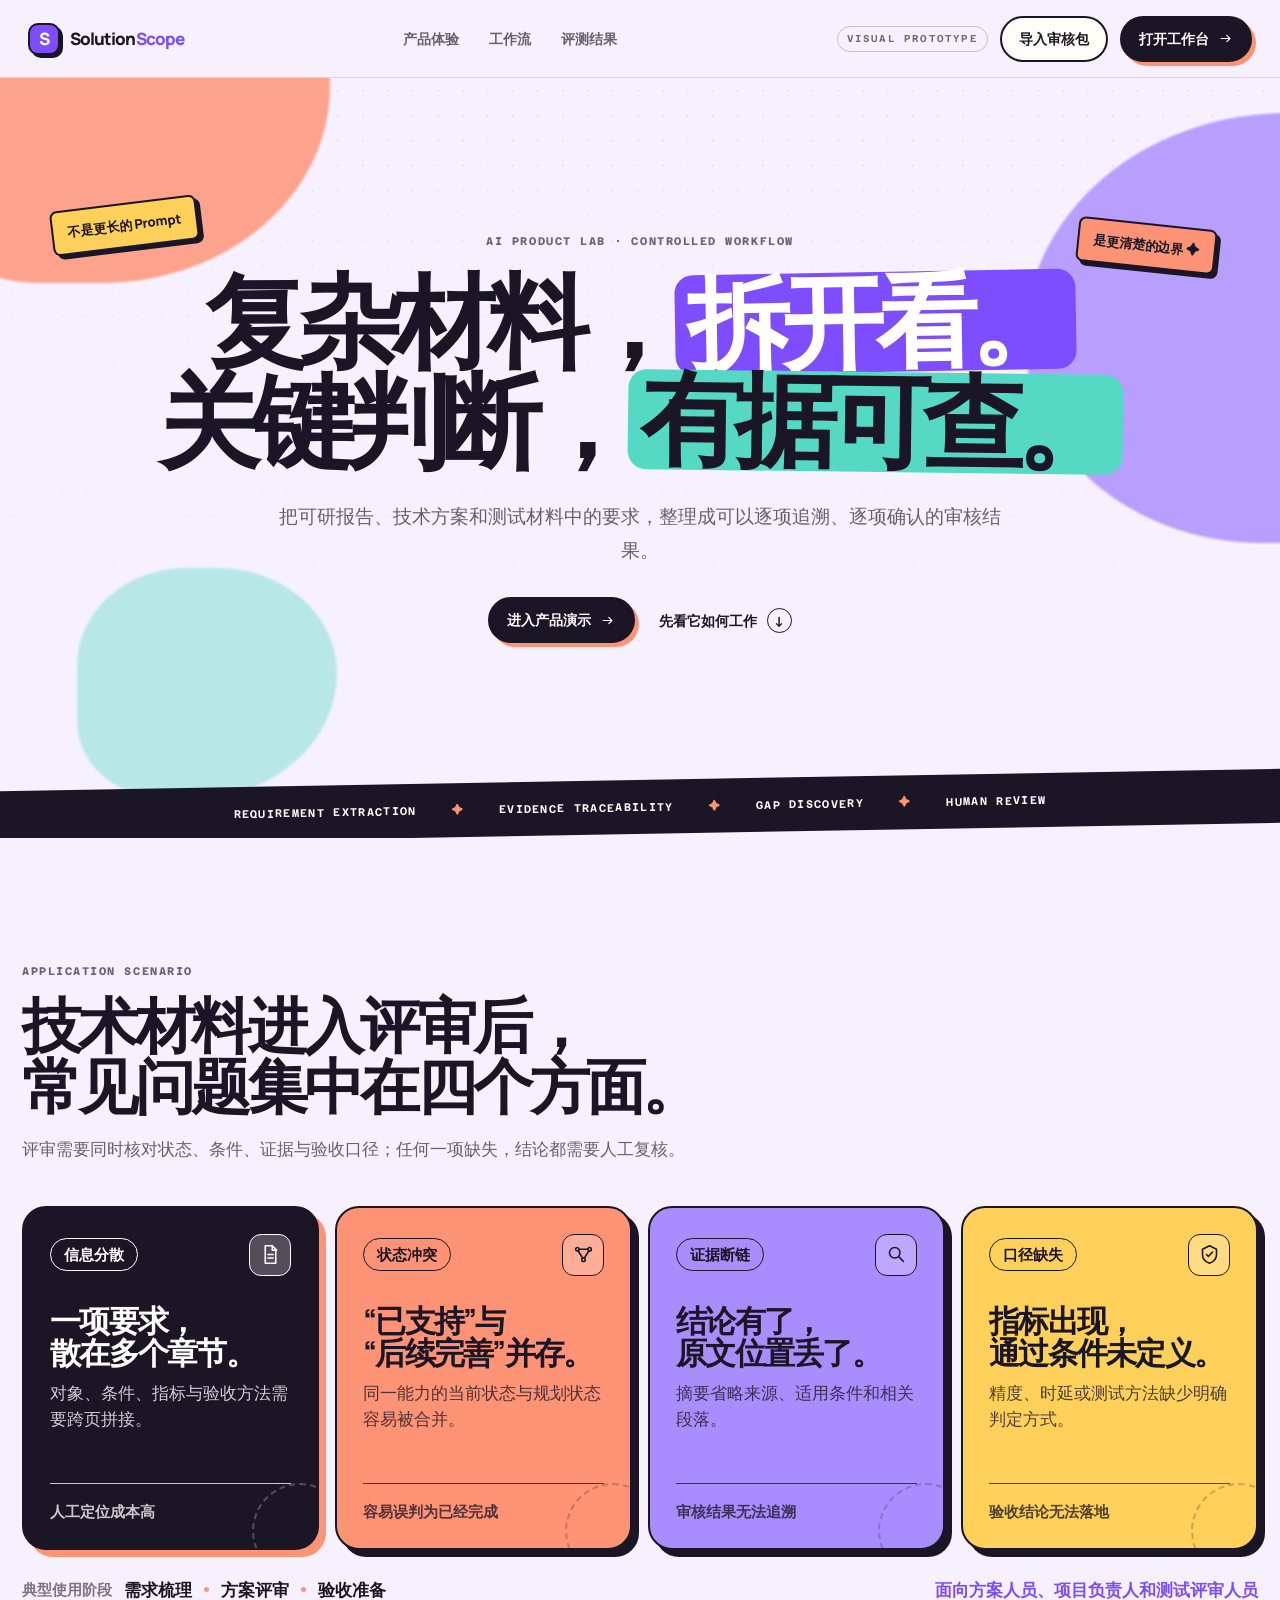
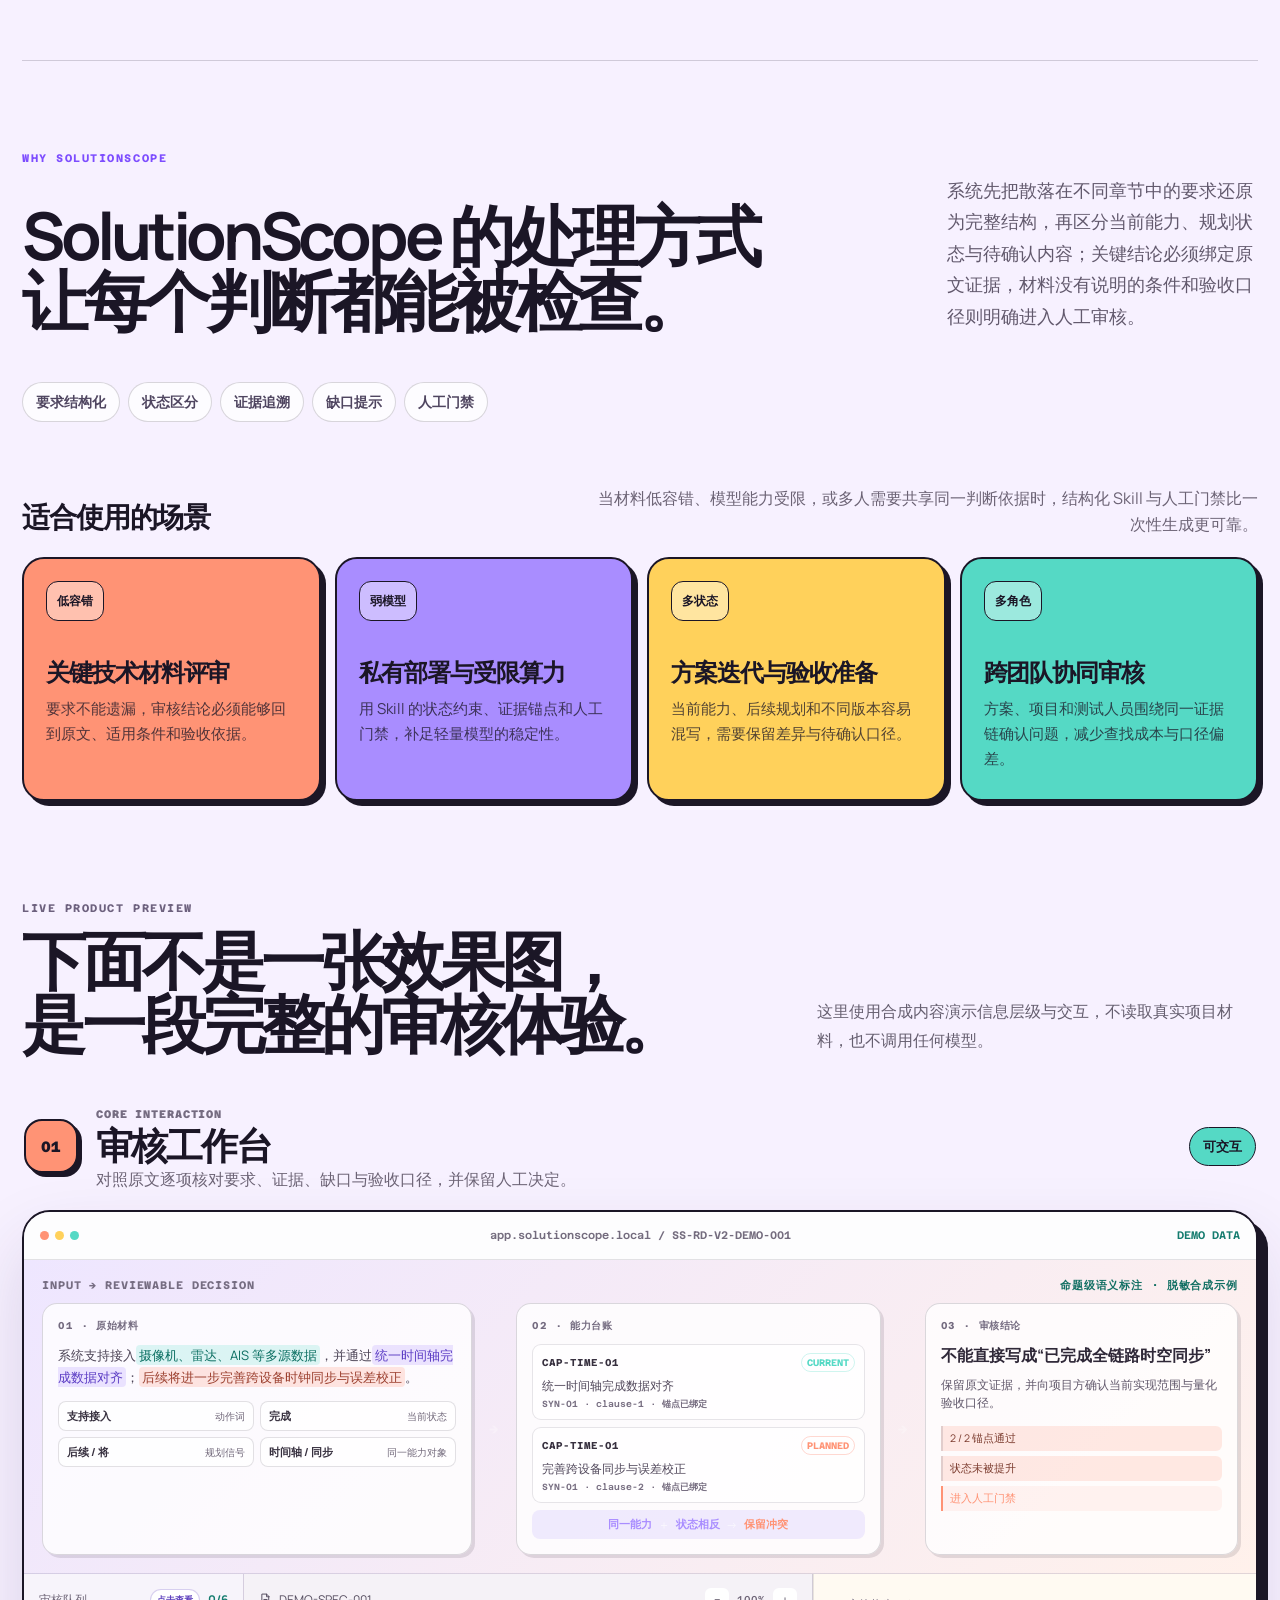
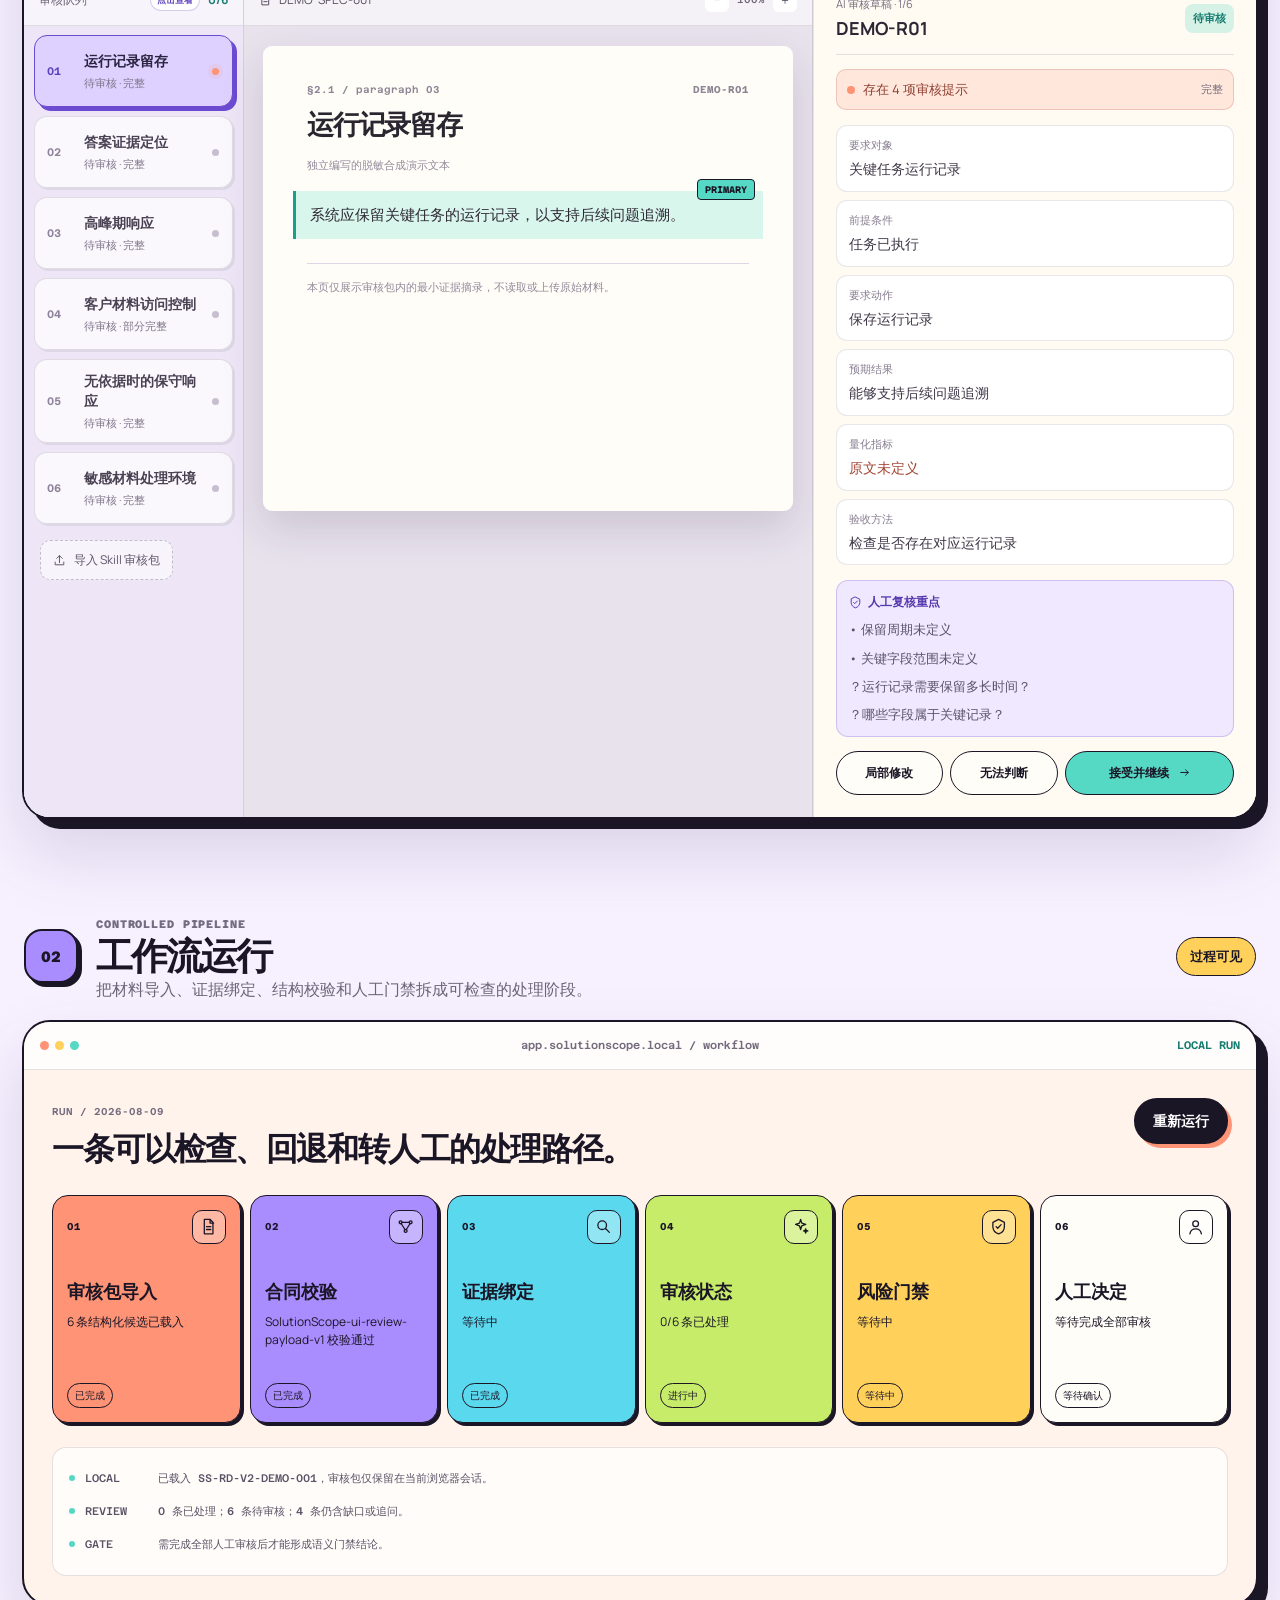
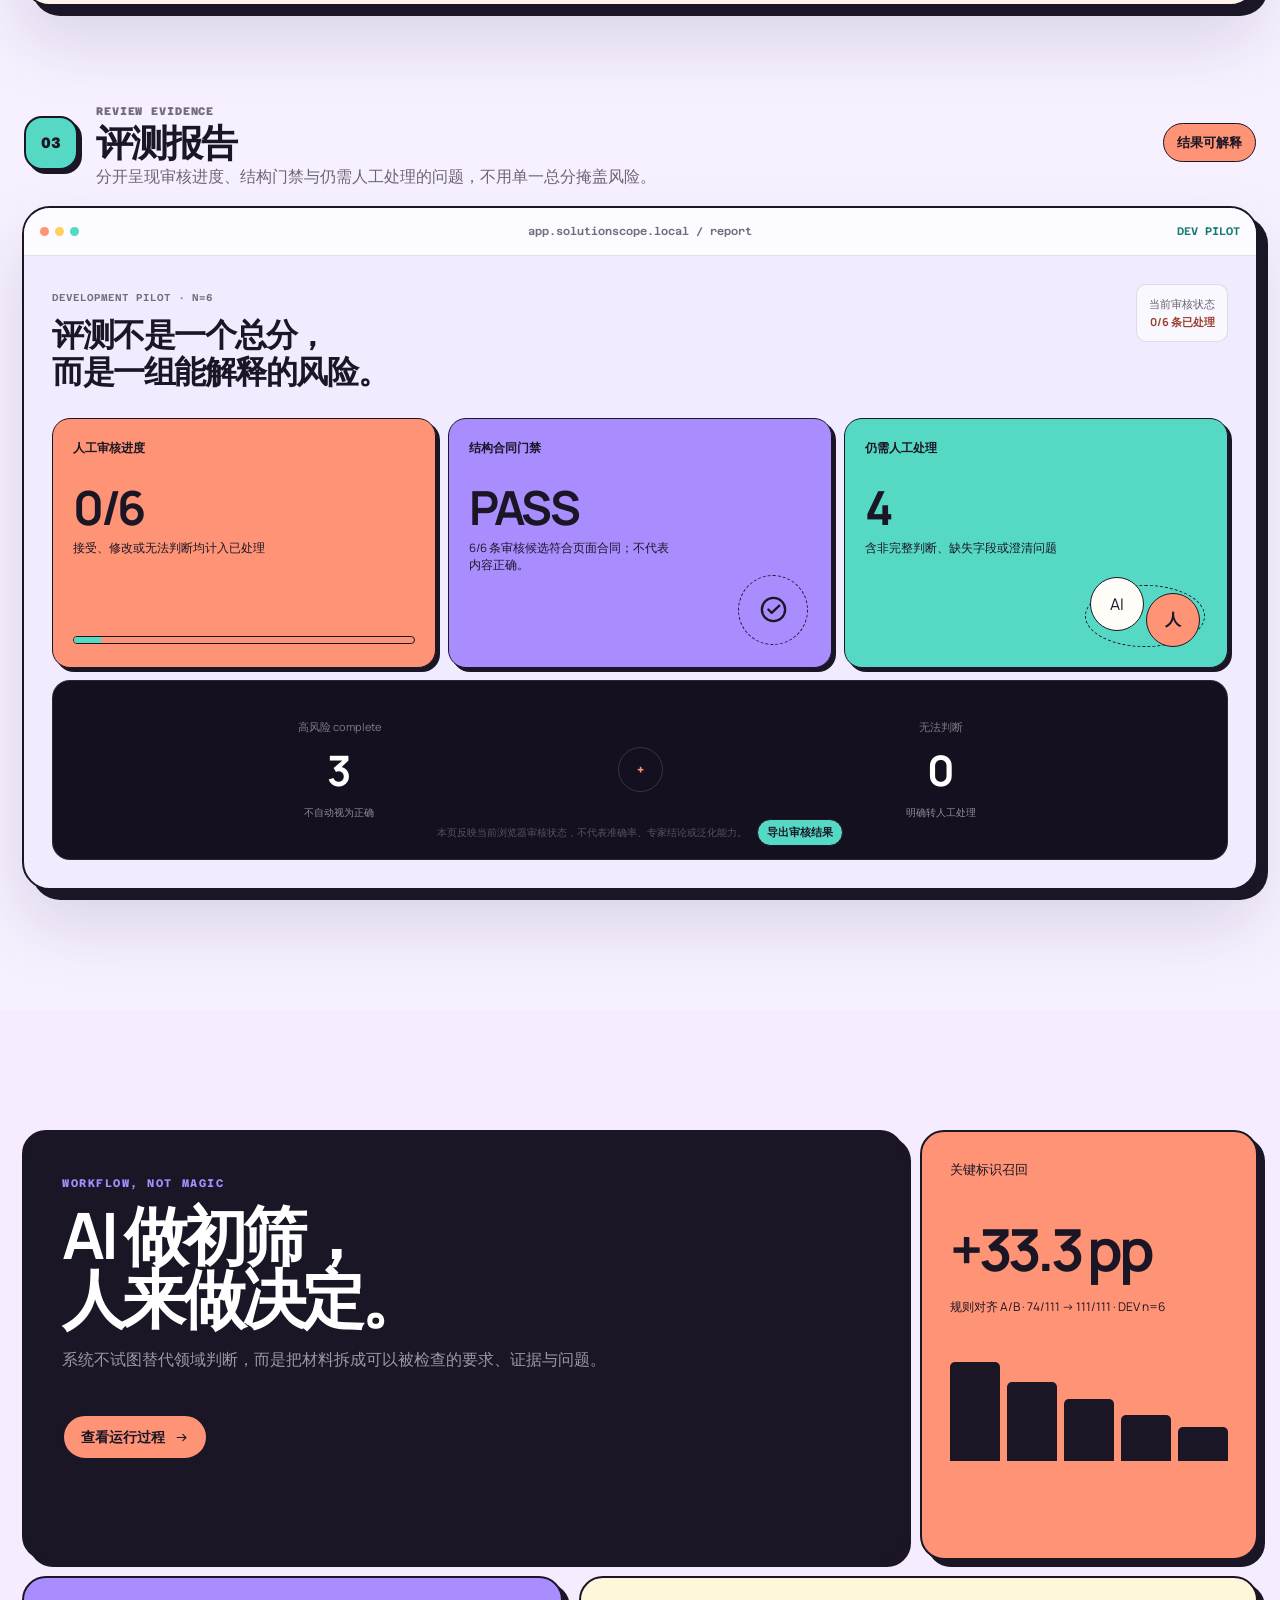
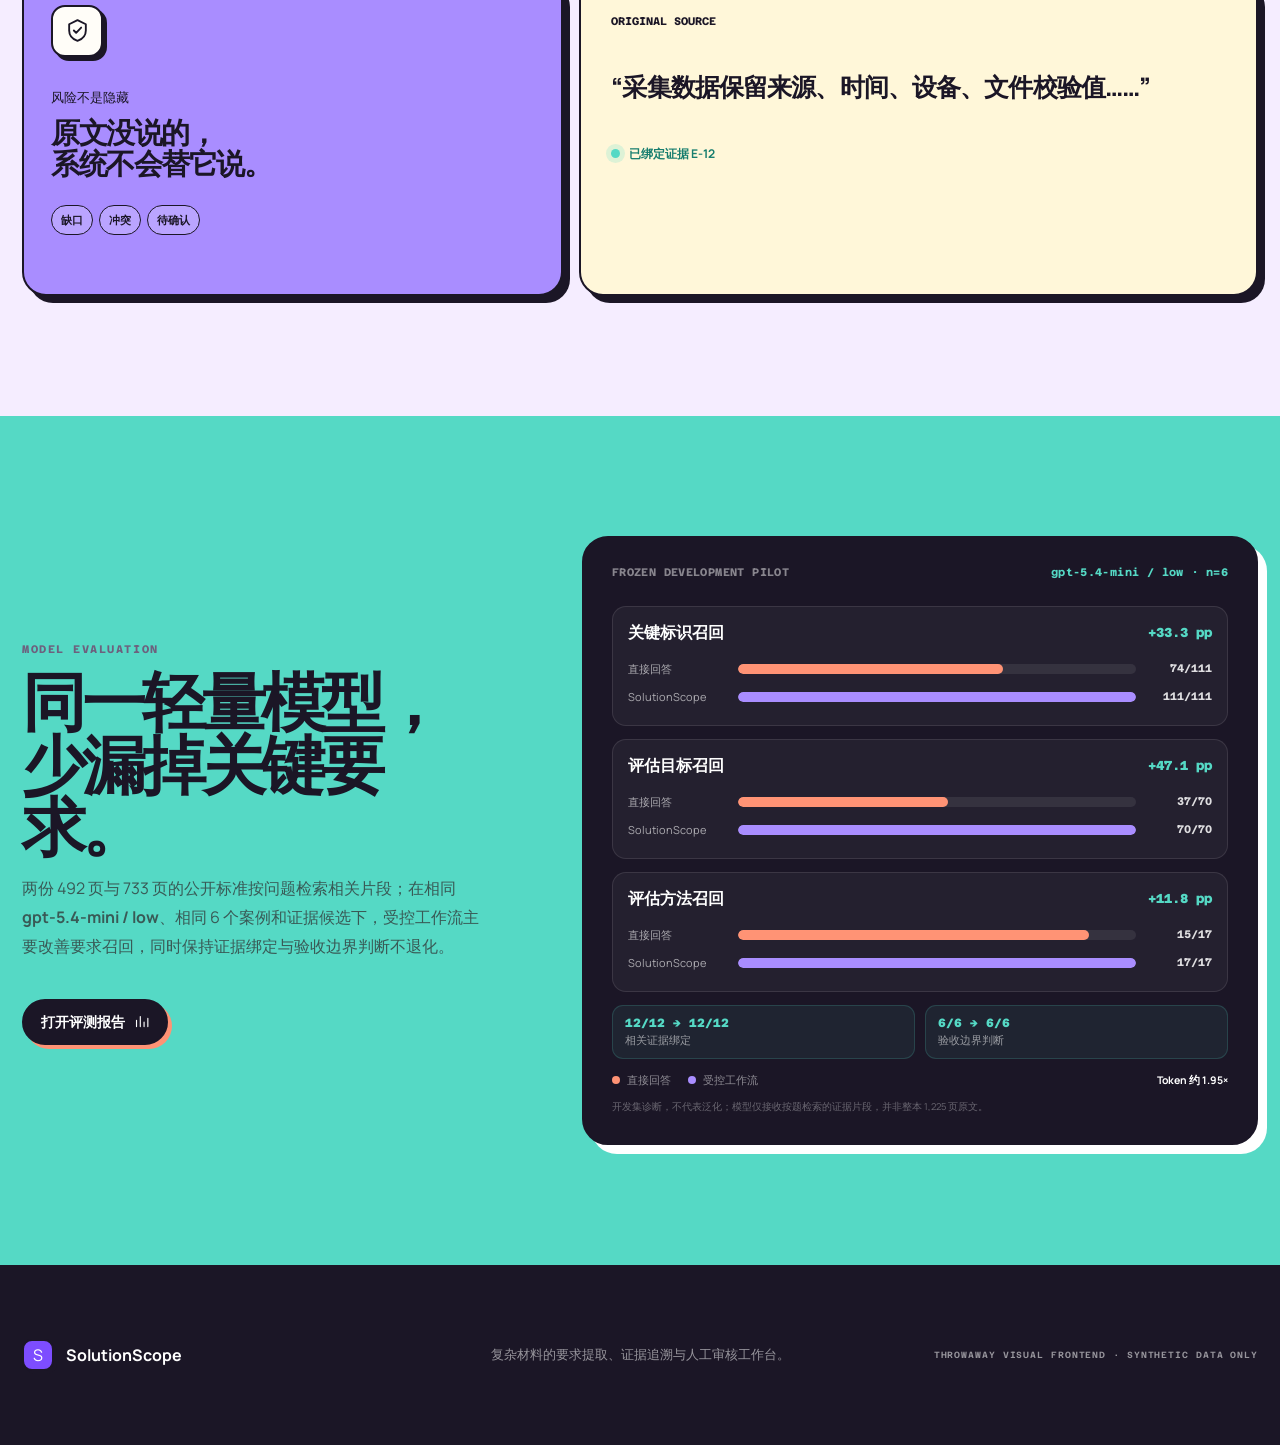
==== commit e1634e9f: "document evidence-planning evaluation" ====
--- a/docs/index.html
+++ b/docs/index.html
@@ -7,7 +7,7 @@
     <meta name="description" content="SolutionScope：面向技术方案评审与验收准备的证据约束审核工作台" />
     <title>SolutionScope — 技术材料审核工作台</title>
     <link rel="icon" href="data:," />
-    <link rel="stylesheet" href="styles.css?v=application-scenarios-20260810" />
+    <link rel="stylesheet" href="styles.css?v=benchmark-e1-20260811" />
   </head>
   <body>
     <!-- 本地审核原型：默认使用脱敏合成数据，可导入 Skill 生成的审核包。 -->
@@ -16,7 +16,7 @@
     <script src="fixture.js"></script>
     <script src="payload.js"></script>
     <script src="state.js"></script>
-    <script src="app.js?v=application-scenarios-20260810"></script>
+    <script src="app.js?v=benchmark-e1-20260811"></script>
     <script src="runtime.js?v=manual-review-20260810"></script>
   </body>
 </html>
--- a/docs/styles.css
+++ b/docs/styles.css
@@ -168,7 +168,29 @@
 
 .evaluation-section { display: grid; grid-template-columns: .82fr 1.18fr; align-items: center; gap: 90px; background: var(--mint); }
 .evaluation-copy p { max-width: 570px; color: #395a56; font-size: 14px; line-height: 1.8; }.evaluation-copy .button { margin-top: 22px; }
-.evaluation-visual { min-height: 530px; padding: 24px; border: var(--border); border-radius: 26px; background: var(--ink); box-shadow: 9px 9px 0 #fff; color: #fff; }.eval-header { display: flex; justify-content: space-between; color: rgba(255,255,255,.45); font: 600 9px "Azeret Mono"; }.eval-header b { color: var(--mint); }.radar { position: relative; width: 390px; height: 390px; max-width: 100%; margin: 30px auto 10px; display: grid; place-items: center; }.radar-ring { position: absolute; border: 1px solid rgba(255,255,255,.15); border-radius: 50%; }.ring-one { width: 120px; height: 120px; }.ring-two { width: 230px; height: 230px; }.ring-three { width: 340px; height: 340px; }.radar::before, .radar::after { content: ""; position: absolute; background: rgba(255,255,255,.12); }.radar::before { width: 1px; height: 100%; }.radar::after { width: 100%; height: 1px; }.radar-shape { z-index: 2; width: 235px; height: 255px; clip-path: polygon(50% 0, 94% 43%, 72% 100%, 14% 81%, 0 30%); background: rgba(125,77,255,.58); border: 2px solid var(--violet-soft); animation: radar-pulse 3s ease-in-out infinite alternate; }.radar-label { position: absolute; color: rgba(255,255,255,.55); font-size: 9px; }.label-a { top: 0; }.label-b { right: 0; top: 47%; }.label-c { bottom: 2px; }.label-d { left: 0; top: 47%; }.eval-legend { display: flex; justify-content: center; gap: 26px; color: rgba(255,255,255,.5); font-size: 9px; }.eval-legend span { display: flex; align-items: center; gap: 7px; }.eval-legend i { width: 8px; height: 8px; border-radius: 50%; }.violet-dot { background: var(--violet-soft); }.coral-dot { background: var(--coral); }
+.evaluation-visual { min-height: 530px; padding: 28px; border: var(--border); border-radius: 26px; background: var(--ink); box-shadow: 9px 9px 0 #fff; color: #fff; }
+.eval-header { display: flex; justify-content: space-between; gap: 20px; color: rgba(255,255,255,.48); font: 700 10px "Azeret Mono"; letter-spacing: .035em; }
+.eval-header b { color: var(--mint); text-align: right; }
+.metric-compare-list { margin-top: 27px; display: grid; gap: 13px; }
+.metric-compare { padding: 14px 15px; border: 1px solid rgba(255,255,255,.1); border-radius: 14px; background: rgba(255,255,255,.045); }
+.metric-title { margin-bottom: 11px; display: flex; align-items: center; justify-content: space-between; gap: 15px; }
+.metric-title strong { font-size: 14px; }
+.metric-title b { color: var(--mint); font: 800 13px "Azeret Mono"; }
+.pair-row { min-height: 28px; display: grid; grid-template-columns: 100px minmax(100px,1fr) 66px; align-items: center; gap: 10px; color: rgba(255,255,255,.62); font-size: 10px; }
+.pair-row em { color: rgba(255,255,255,.85); text-align: right; font: 700 10px "Azeret Mono"; font-style: normal; }
+.compare-track { height: 10px; overflow: hidden; border-radius: 999px; background: rgba(255,255,255,.08); }
+.compare-track i { display: block; width: var(--value); height: 100%; border-radius: inherit; }
+.direct-fill { background: var(--coral); }
+.skill-fill { background: var(--violet-soft); }
+.guardrail-grid { margin-top: 13px; display: grid; grid-template-columns: repeat(2,minmax(0,1fr)); gap: 10px; }
+.guardrail-grid span { padding: 10px 12px; display: grid; gap: 3px; color: rgba(255,255,255,.55); border: 1px solid rgba(85,217,197,.18); border-radius: 11px; background: rgba(85,217,197,.07); font-size: 9px; }
+.guardrail-grid b { color: var(--mint); font: 800 12px "Azeret Mono"; }
+.eval-foot { margin-top: 14px; display: flex; flex-wrap: wrap; align-items: center; gap: 17px; color: rgba(255,255,255,.5); font-size: 9px; }
+.eval-foot span { display: inline-flex; align-items: center; gap: 7px; }
+.eval-foot i { width: 8px; height: 8px; border-radius: 50%; }
+.eval-foot b { margin-left: auto; color: #fff; font-weight: 700; }
+.violet-dot { background: var(--violet-soft); }.coral-dot { background: var(--coral); }
+.eval-note { margin: 12px 0 0; color: rgba(255,255,255,.34); font-size: 8px; line-height: 1.55; }
 
 .footer { min-height: 180px; padding: 42px max(22px, calc((100vw - 1380px) / 2)); display: grid; grid-template-columns: 1fr 1fr 1fr; align-items: center; color: rgba(255,255,255,.54); background: var(--ink); }.footer > div { display: flex; align-items: center; gap: 12px; color: #fff; }.footer p { max-width: 420px; text-align: center; font-size: 11px; line-height: 1.6; }.footer > span { justify-self: end; font: 600 7px "Azeret Mono"; letter-spacing: .1em; }
 .prototype-toast { position: fixed; z-index: 110; left: 50%; bottom: 24px; max-width: calc(100% - 30px); padding: 12px 17px; color: #fff; border: 1px solid rgba(255,255,255,.16); border-radius: 999px; background: rgba(27,22,38,.92); box-shadow: 0 16px 40px rgba(27,22,38,.28); backdrop-filter: blur(16px); font-size: 11px; opacity: 0; transform: translate(-50%,18px); pointer-events: none; transition: .25s ease; }.prototype-toast.show { opacity: 1; transform: translate(-50%,0); }
@@ -189,18 +211,11 @@
 .validation-receipt { display: grid; gap: 5px; }.validation-receipt span { padding: 5px 7px; color: rgba(255,255,255,.58); border-left: 2px solid var(--mint); border-radius: 0 6px 6px 0; background: rgba(85,217,197,.07); font-size: 7px; }.validation-receipt span:last-child { color: var(--coral); border-left-color: var(--coral); background: rgba(255,115,91,.07); }
 .trace-arrow { display: grid; place-items: center; color: rgba(255,255,255,.28); font: 700 15px "Azeret Mono"; }
 
-.radar-shape { position: absolute; width: 270px; height: 270px; border: 0; animation: none; transform-origin: center; }
-.radar-controlled { z-index: 3; clip-path: polygon(50% 3%,96% 26%,92% 73%,50% 96%,8% 72%,5% 27%); background: rgba(125,77,255,.48); outline: 2px solid var(--violet-soft); animation: radar-pulse 3s ease-in-out infinite alternate; }
-.radar-direct { z-index: 2; clip-path: polygon(50% 35%,68% 39%,73% 60%,50% 72%,31% 60%,27% 40%); background: rgba(255,115,91,.58); outline: 2px solid var(--coral); }
-.radar-label { z-index: 4; }.label-a { top: 0; left: 50%; transform: translateX(-50%); }.label-b { right: 2px; top: 23%; }.label-c { right: 2px; bottom: 20%; }.label-d { bottom: 0; left: 50%; transform: translateX(-50%); }.label-e { left: 2px; bottom: 20%; }.label-f { left: 2px; top: 23%; }
-.radar-caption { margin: 11px 0 0; color: rgba(255,255,255,.3); text-align: center; font-size: 8px; }
-
 @keyframes blob { to { transform: translate(70px,40px) rotate(18deg) scale(1.08); border-radius: 62% 38% 39% 61%; } }
 @keyframes pane-in { from { opacity: 0; transform: translateY(8px); } }
 @keyframes step-float { to { transform: translateY(-6px); } }
 @keyframes spin { to { transform: rotate(360deg); } }
 @keyframes bar { to { transform: scaleY(.68); transform-origin: bottom; } }
-@keyframes radar-pulse { to { transform: scale(.94) rotate(4deg); opacity: .78; } }
 @keyframes runtime-item-exit { to { opacity: 0; transform: translateY(9px) scale(.995); } }
 @keyframes runtime-item-enter { from { opacity: 0; transform: translateY(-11px) scale(.995); } to { opacity: 1; transform: none; } }
 
@@ -227,7 +242,7 @@
   .workflow-pane-head, .report-head { gap: 18px; }.workflow-pane-head .button { display: none; }.workflow-stage { grid-template-columns: 1fr 1fr; padding: 0 16px 20px; }.workflow-step { min-height: 190px; }.workflow-log { margin: 0 16px 20px; }.workflow-log div { grid-template-columns: 7px 1fr; }.workflow-log p { grid-column: 2; }
   .report-grid { grid-template-columns: 1fr; padding: 0 16px 20px; }.comparison-card { grid-column: auto; grid-template-columns: 1fr; gap: 18px; padding-bottom: 50px; }.comparison-divider { display: none!important; }
   .story-grid { grid-template-columns: 1fr; }.story-main, .story-source { grid-column: auto; }.story-main { padding: 28px; }.story-source blockquote { font-size: 20px; }
-  .radar { height: 320px; }.ring-three { width: 280px; height: 280px; }.ring-two { width: 190px; height: 190px; }.radar-shape { width: 210px; height: 210px; }
+  .evaluation-visual { padding: 20px; }.eval-header { align-items: flex-start; flex-direction: column; }.eval-header b { text-align: left; }.pair-row { grid-template-columns: 88px minmax(80px,1fr) 58px; gap: 7px; }.guardrail-grid { grid-template-columns: 1fr; }.eval-foot b { width: 100%; margin-left: 0; }
   .footer { grid-template-columns: 1fr; gap: 25px; text-align: center; }.footer > div { justify-content: center; }.footer p { margin: auto; }.footer > span { justify-self: center; }
 }
 
@@ -361,8 +376,12 @@
 .story-stat > small, .story-source p { font-size: 12px; }
 .story-risk b { font-size: 11px; }
 .story-source > span { font-size: 11px; }
-.eval-header, .radar-label, .eval-legend { font-size: 11px; }
-.radar-caption { font-size: 10px; }
+.eval-header { font-size: 11px; }
+.metric-title strong { font-size: 16px; }
+.pair-row { font-size: 11px; }
+.pair-row em { font-size: 11px; }
+.guardrail-grid span, .eval-foot { font-size: 10.5px; }
+.eval-note { font-size: 9.5px; }
 
 /* Selected prototype direction: three visible product blocks, no tabbed surface. */
 .demo-stack { margin-top: 44px; display: grid; gap: 92px; }
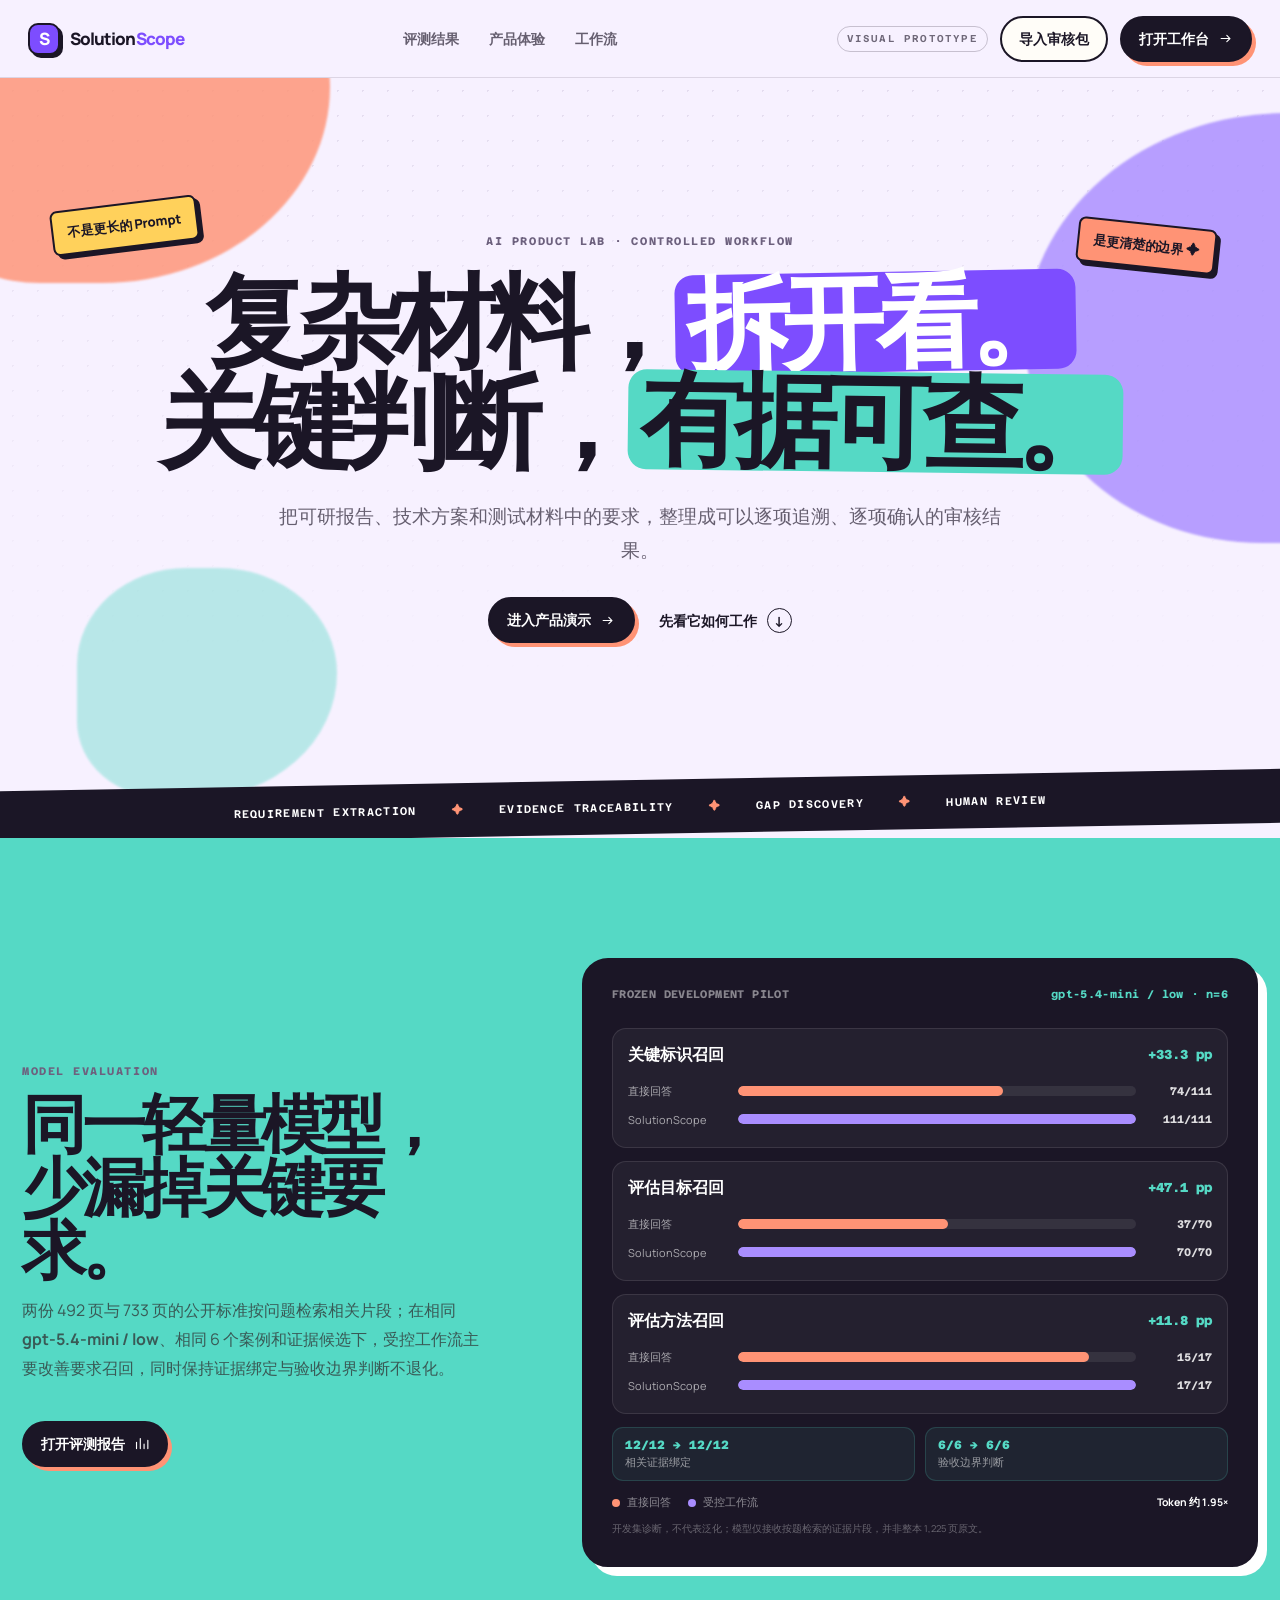
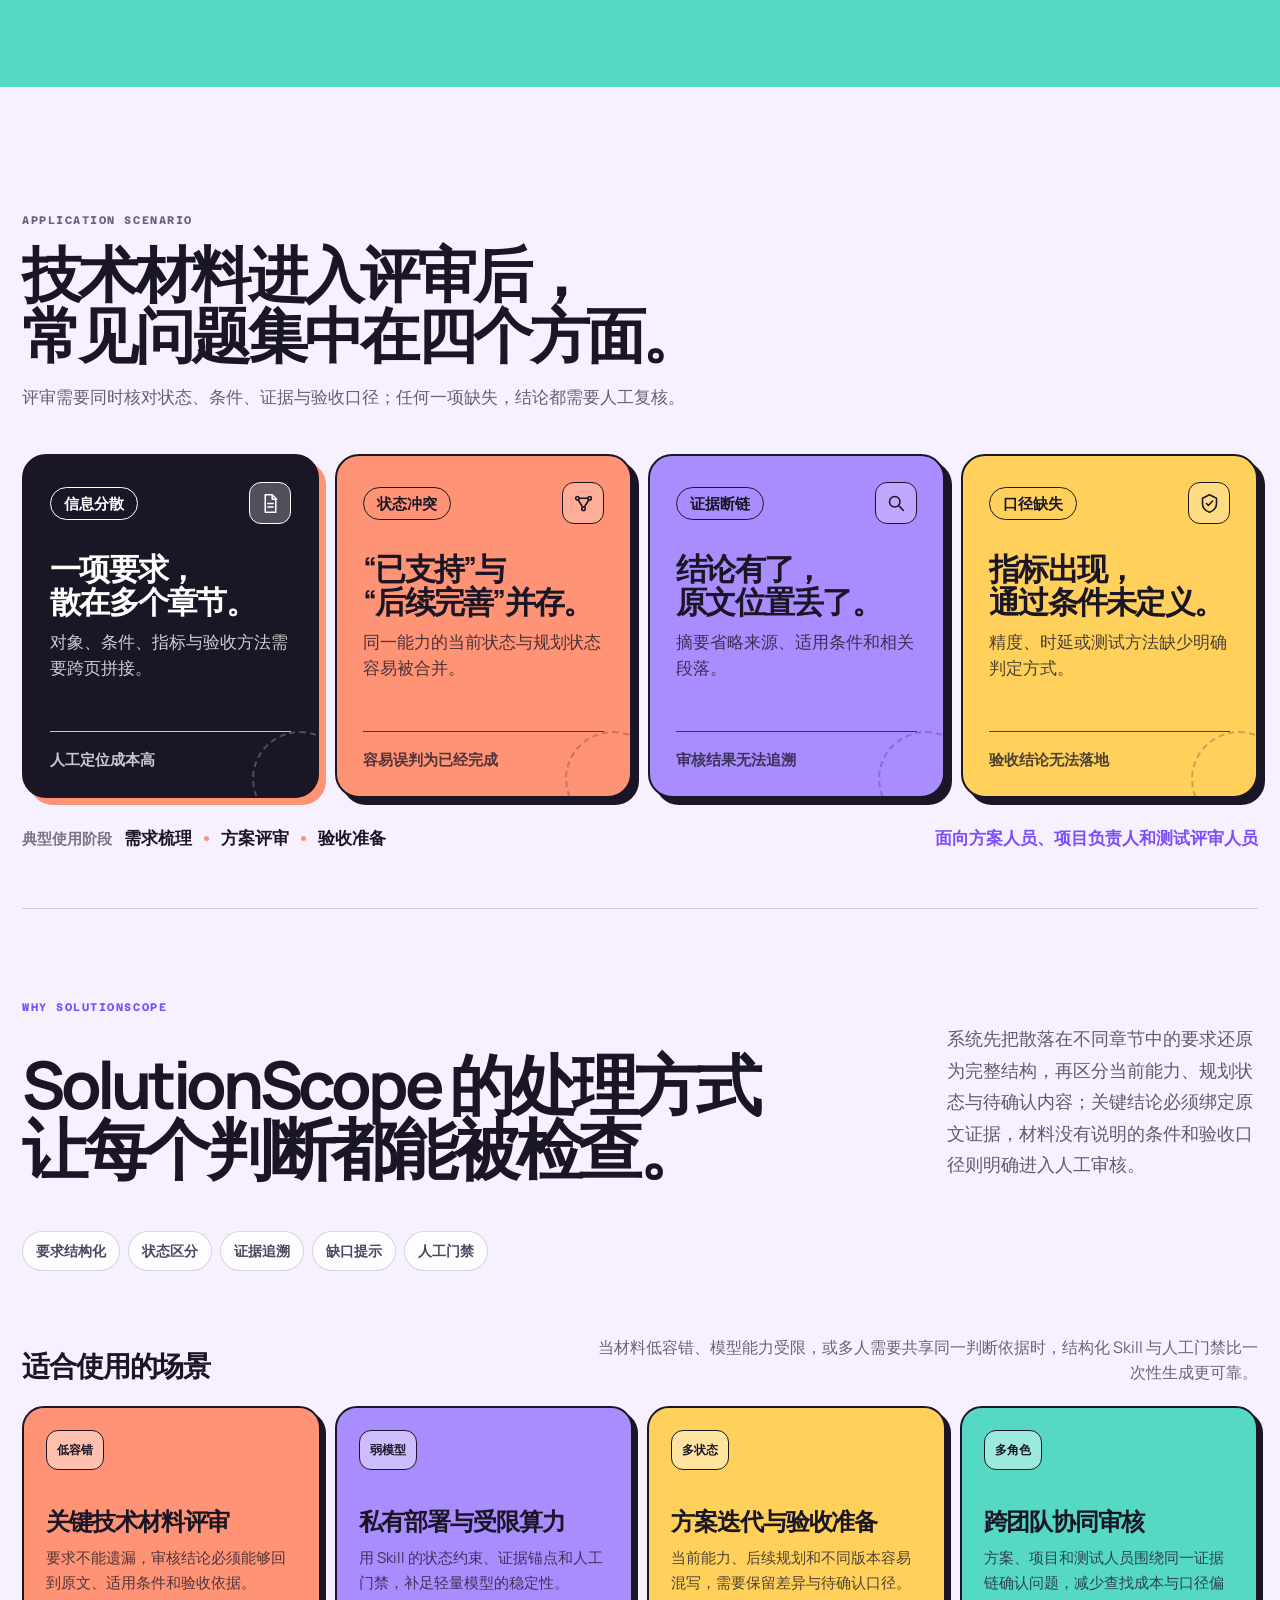
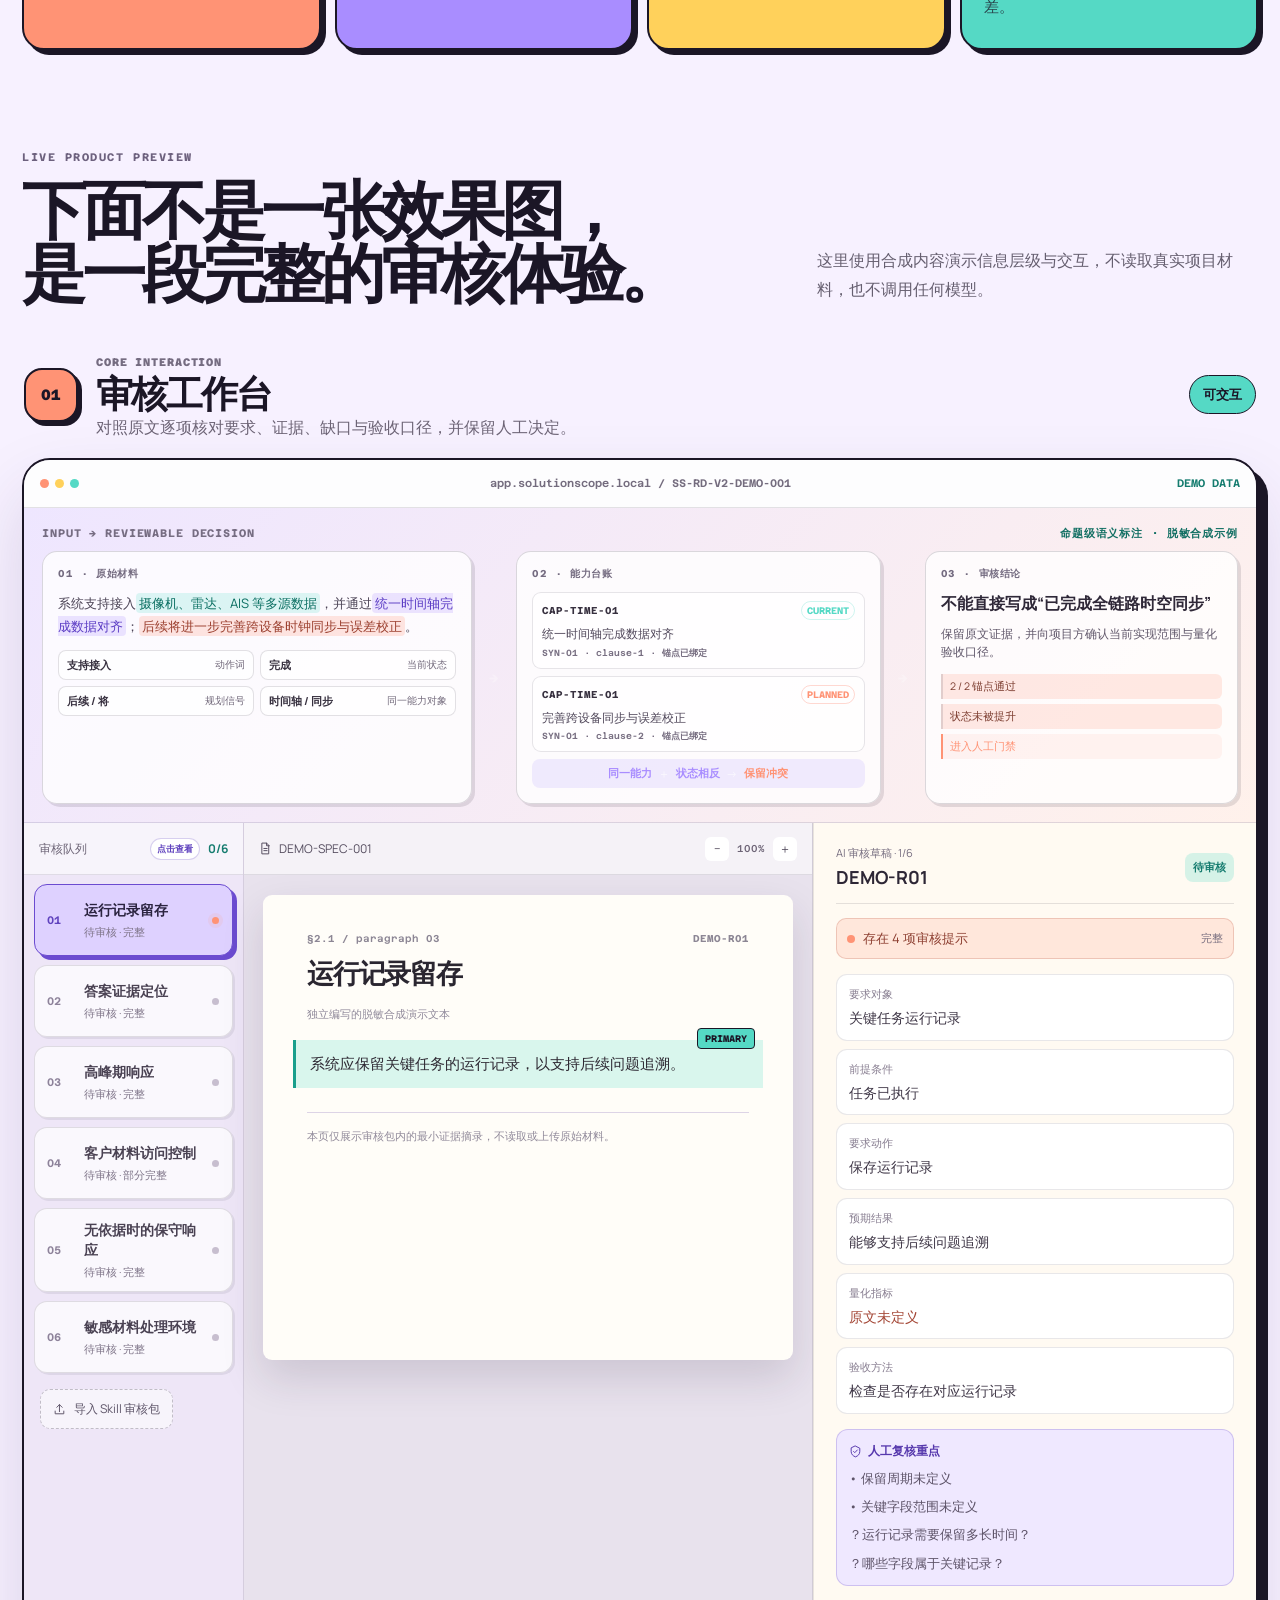
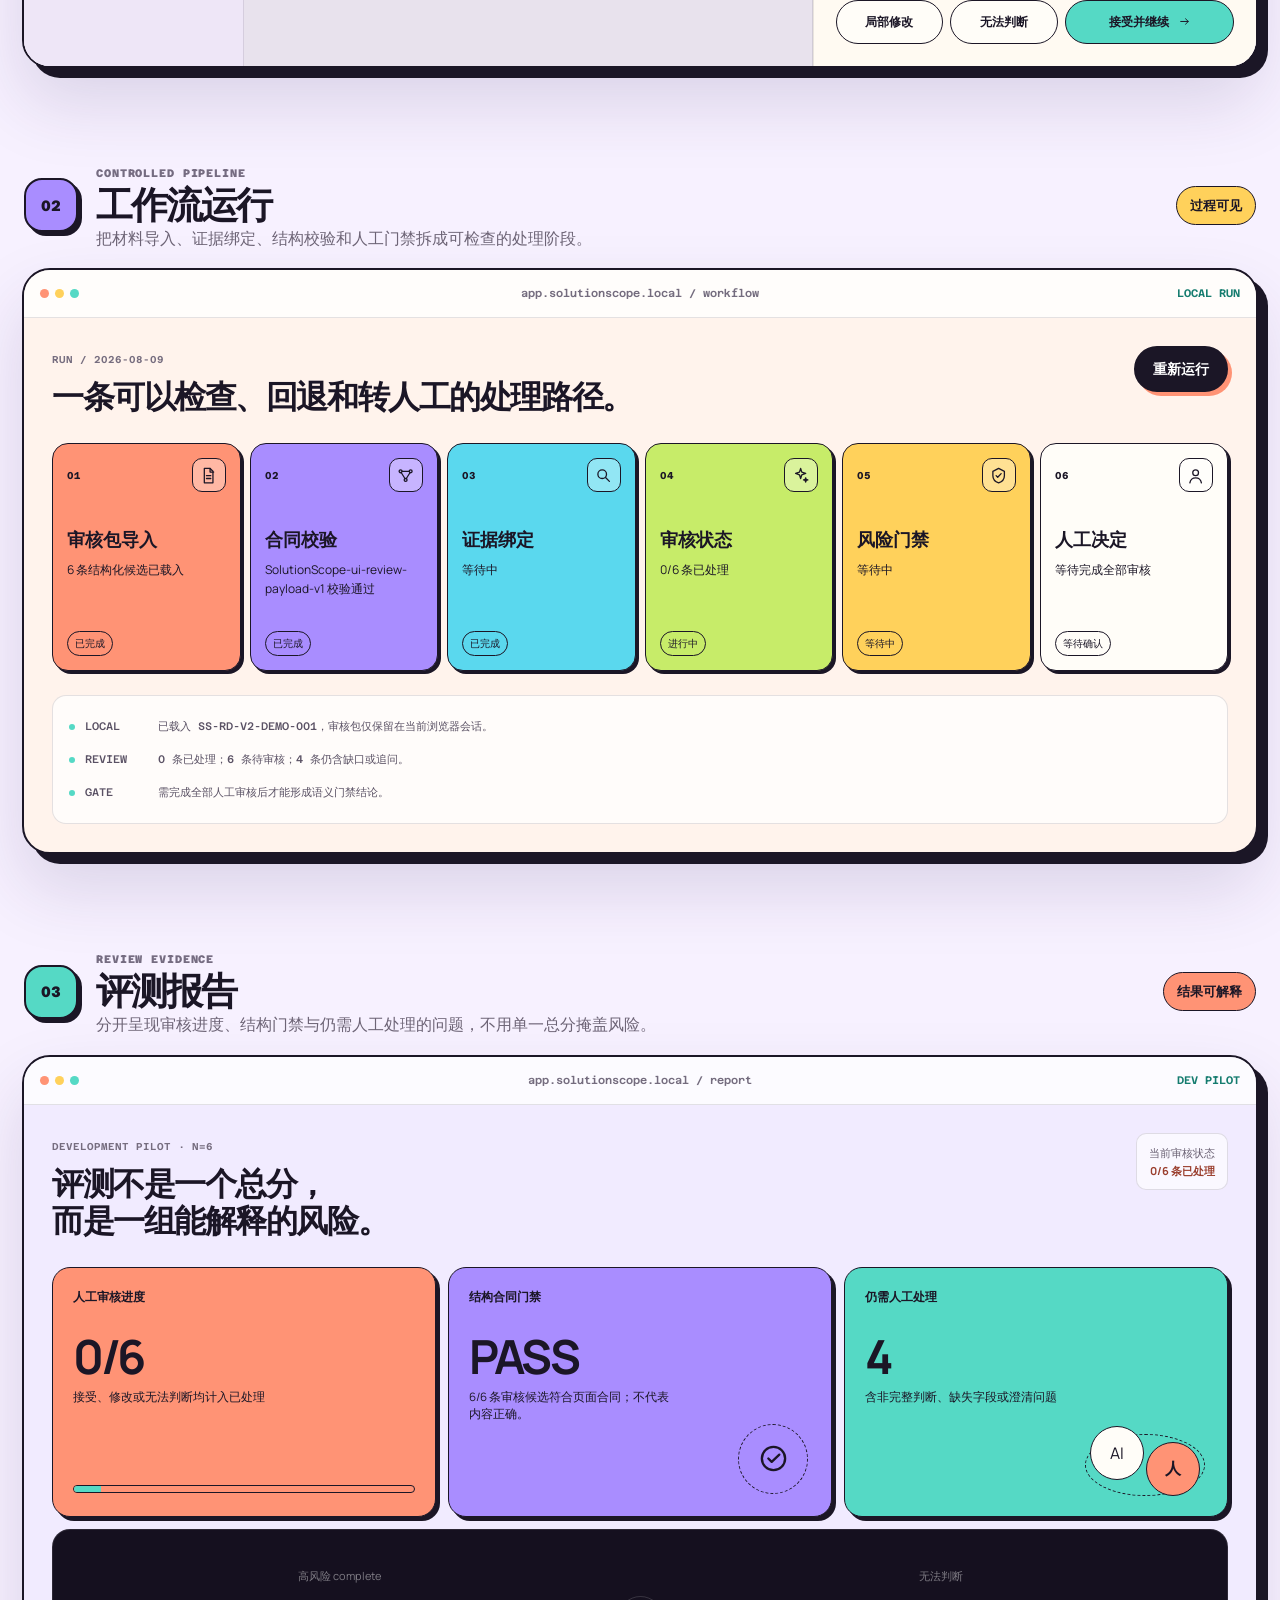
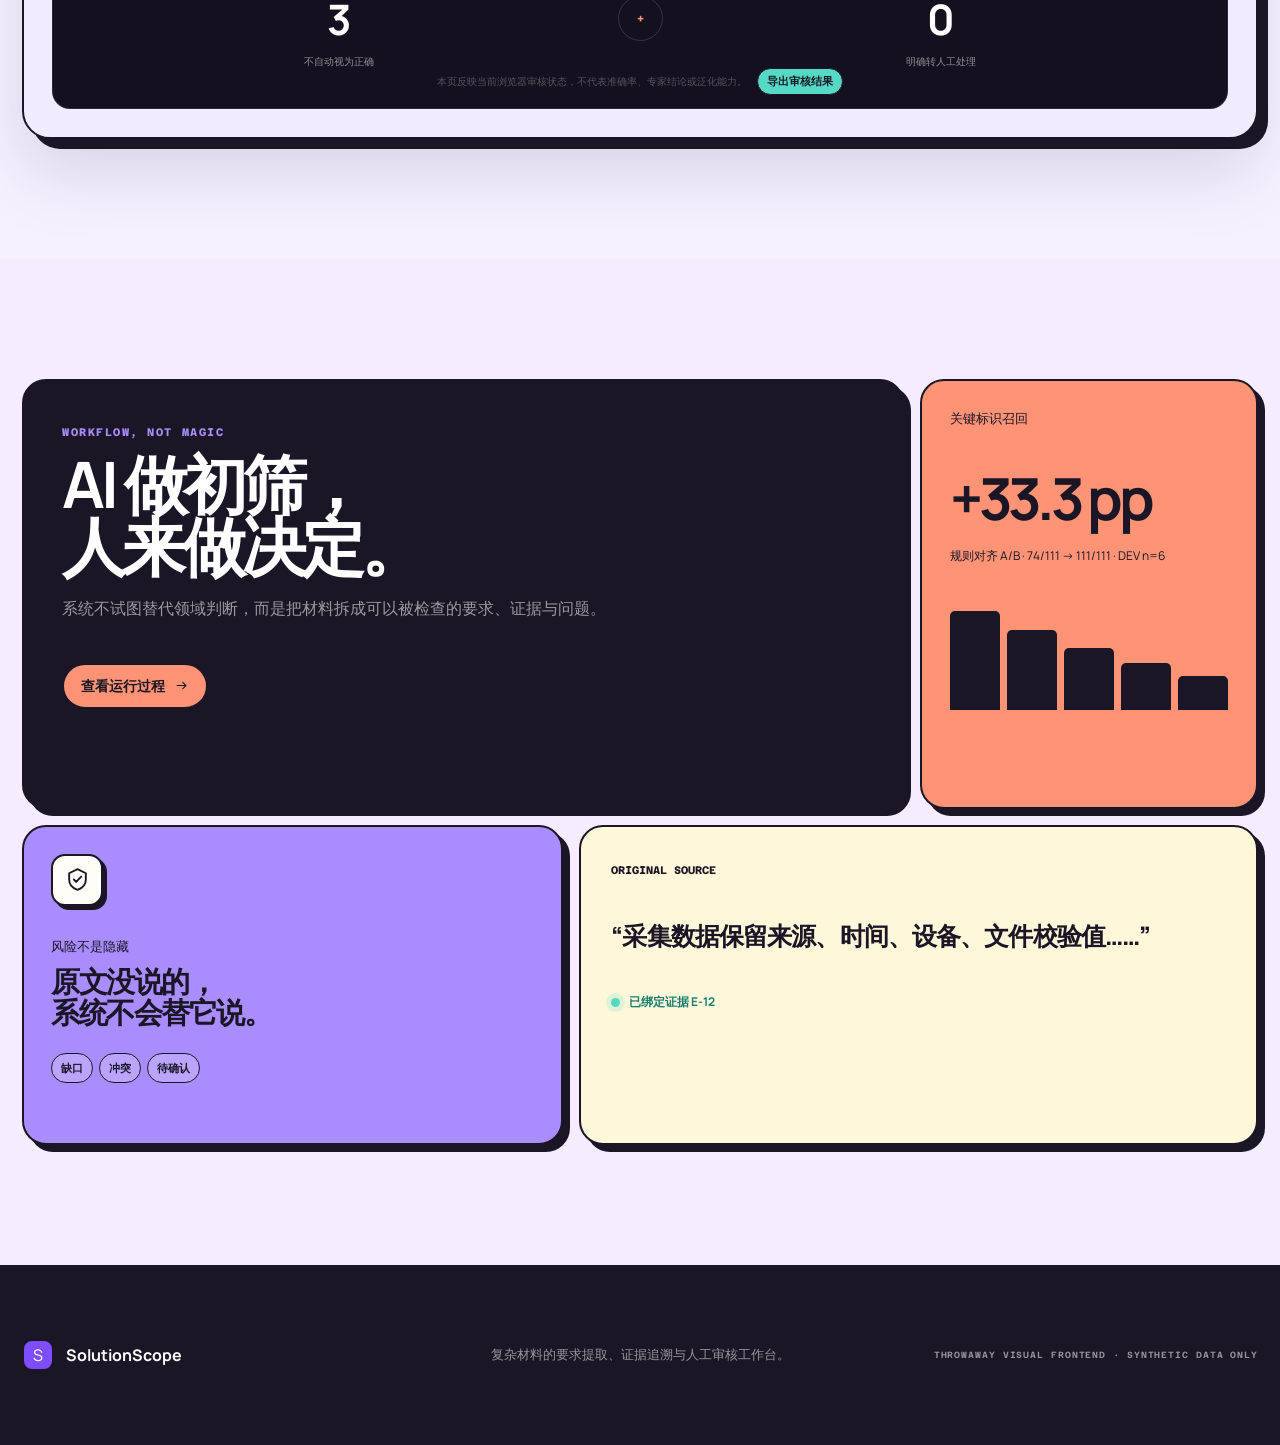
==== commit 1bb9b125: "promote evaluation results and fix README visual" ====
--- a/docs/index.html
+++ b/docs/index.html
@@ -7,7 +7,7 @@
     <meta name="description" content="SolutionScope：面向技术方案评审与验收准备的证据约束审核工作台" />
     <title>SolutionScope — 技术材料审核工作台</title>
     <link rel="icon" href="data:," />
-    <link rel="stylesheet" href="styles.css?v=benchmark-e1-20260811" />
+    <link rel="stylesheet" href="styles.css?v=benchmark-e2-20260811" />
   </head>
   <body>
     <!-- 本地审核原型：默认使用脱敏合成数据，可导入 Skill 生成的审核包。 -->
@@ -16,7 +16,7 @@
     <script src="fixture.js"></script>
     <script src="payload.js"></script>
     <script src="state.js"></script>
-    <script src="app.js?v=benchmark-e1-20260811"></script>
+    <script src="app.js?v=benchmark-e2-20260811"></script>
     <script src="runtime.js?v=manual-review-20260810"></script>
   </body>
 </html>
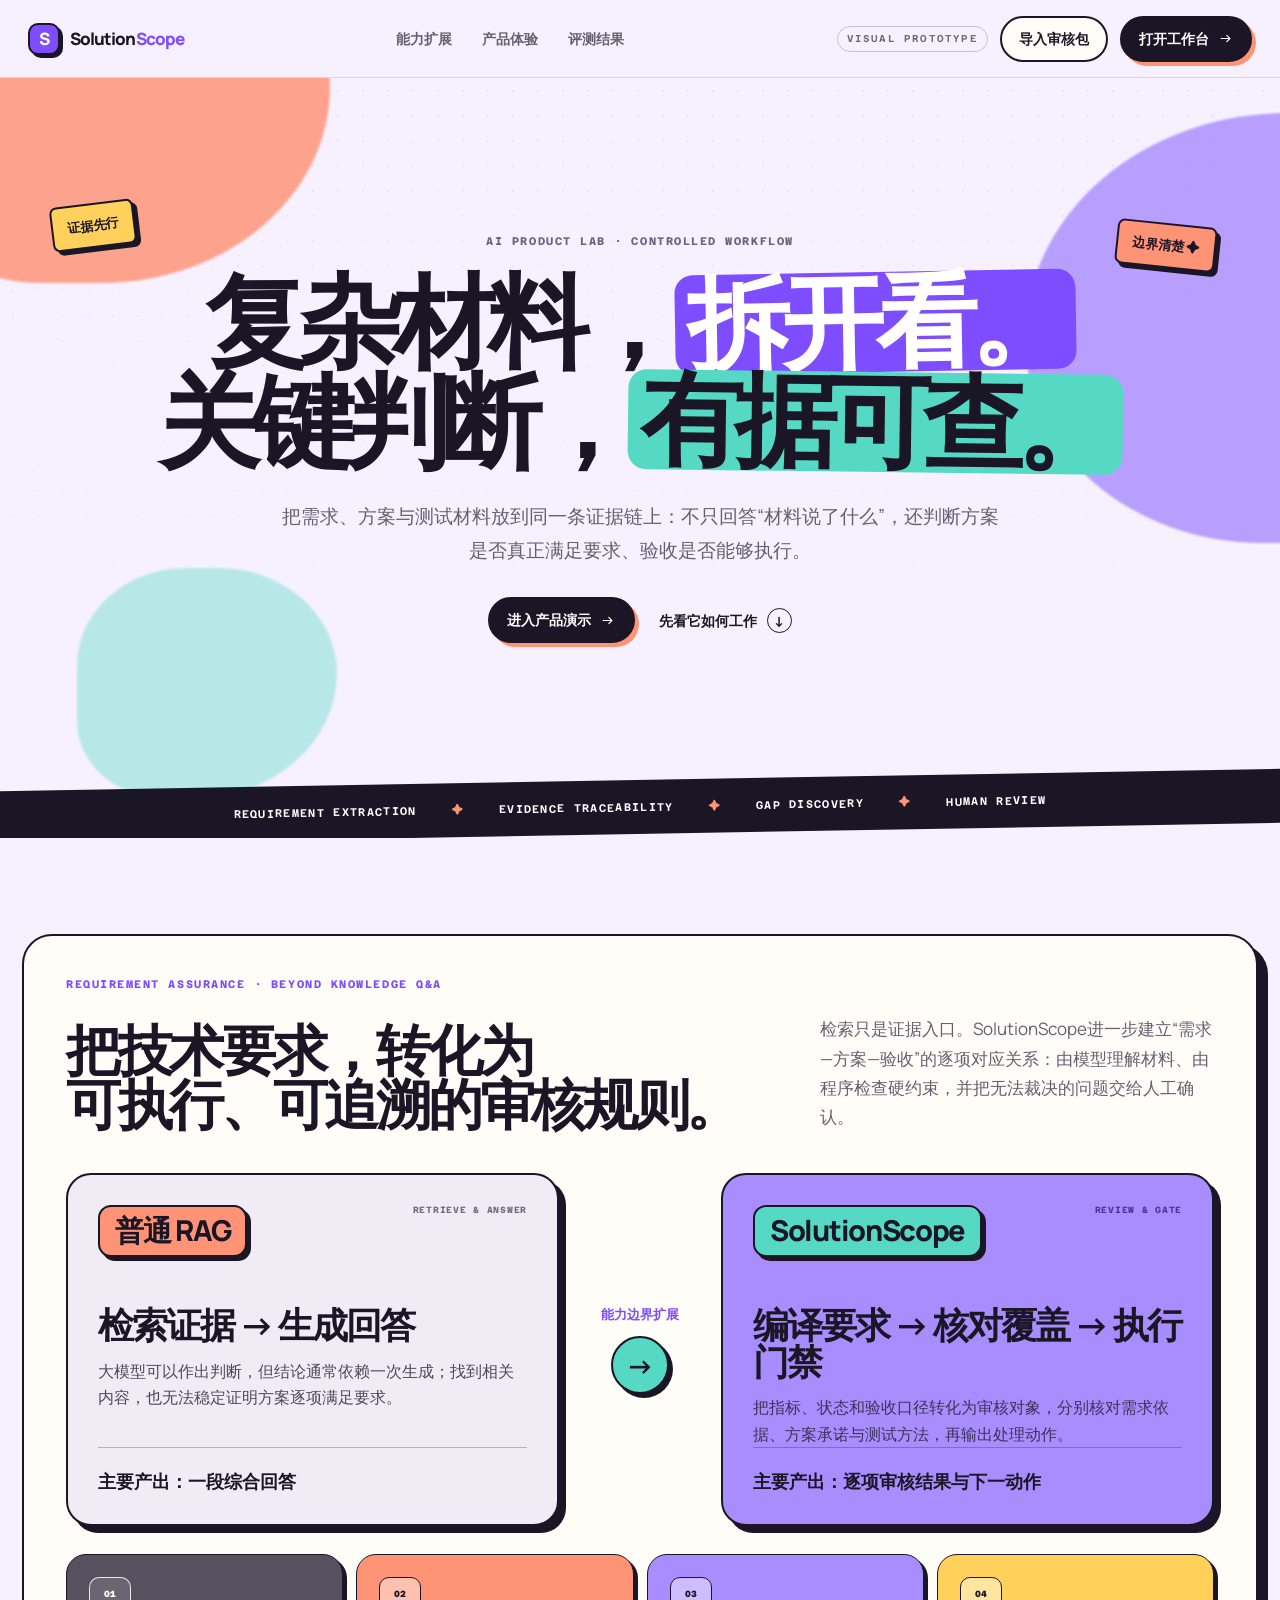
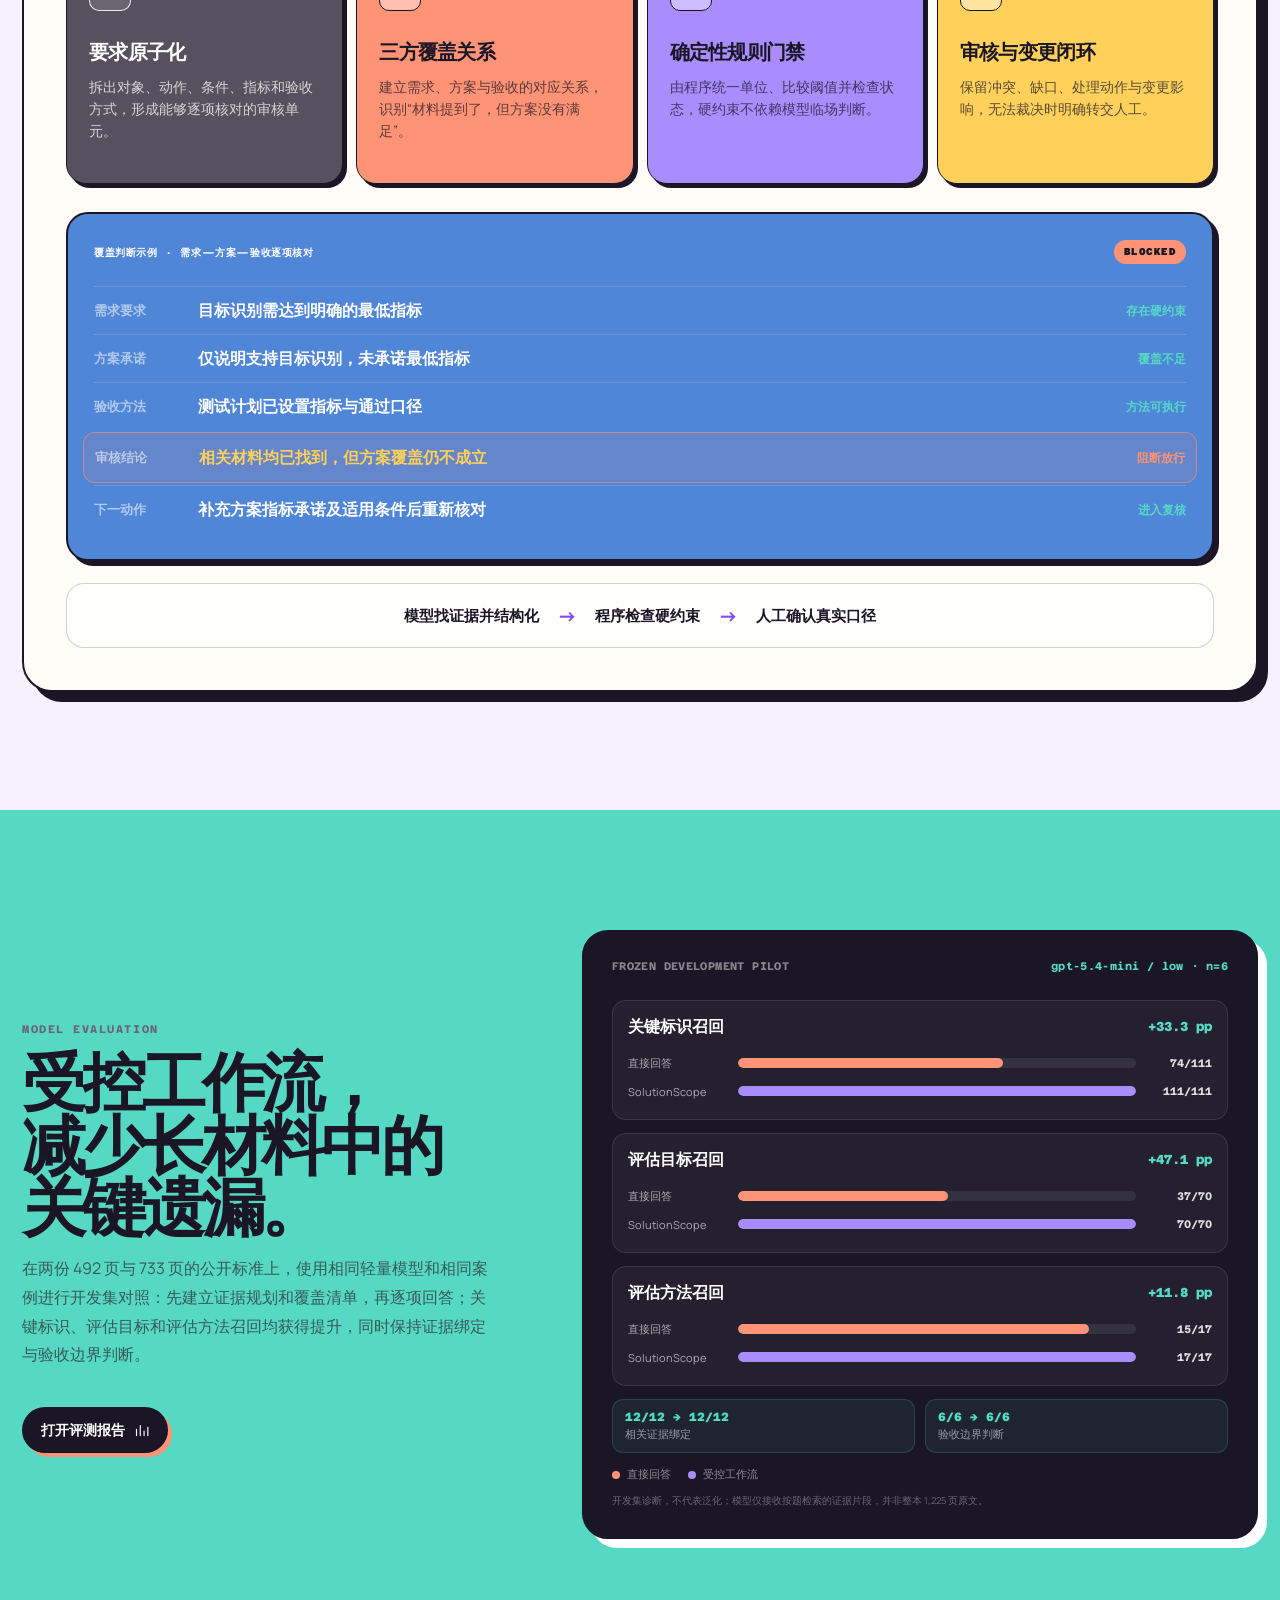
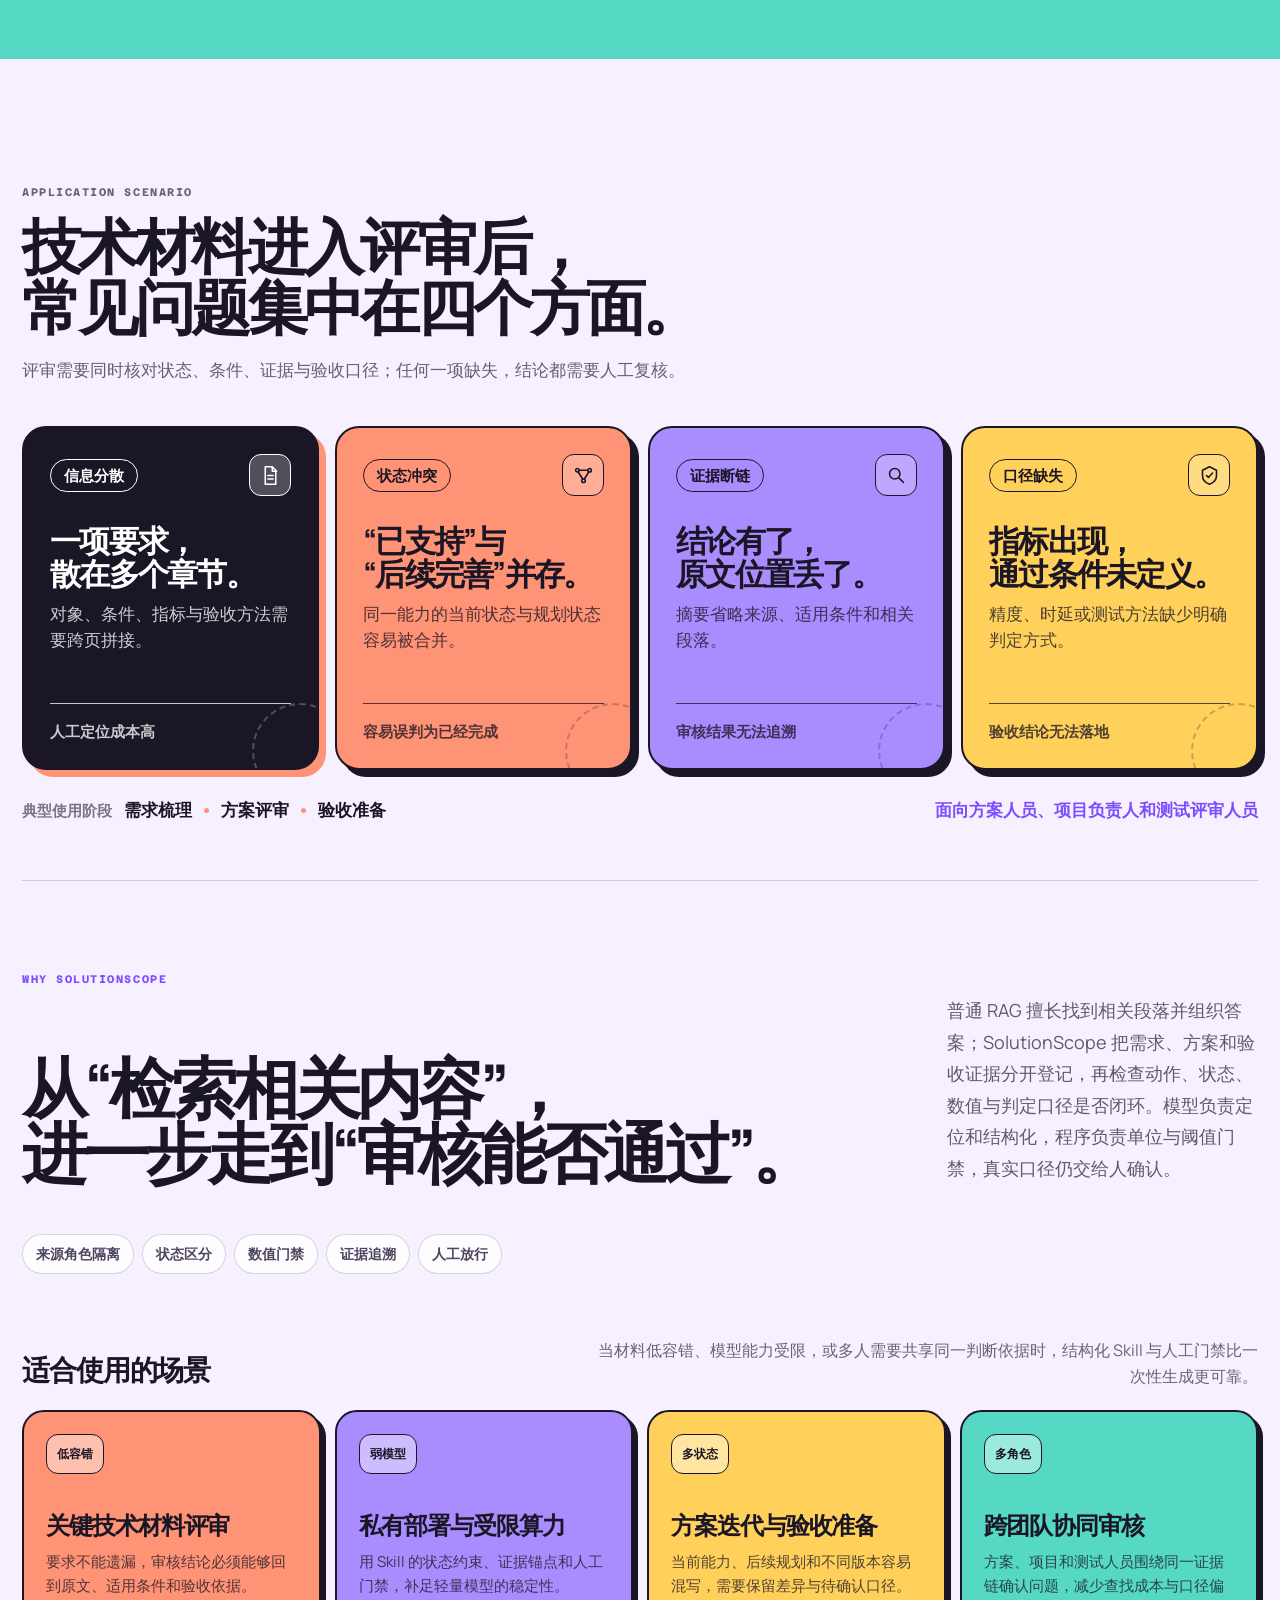
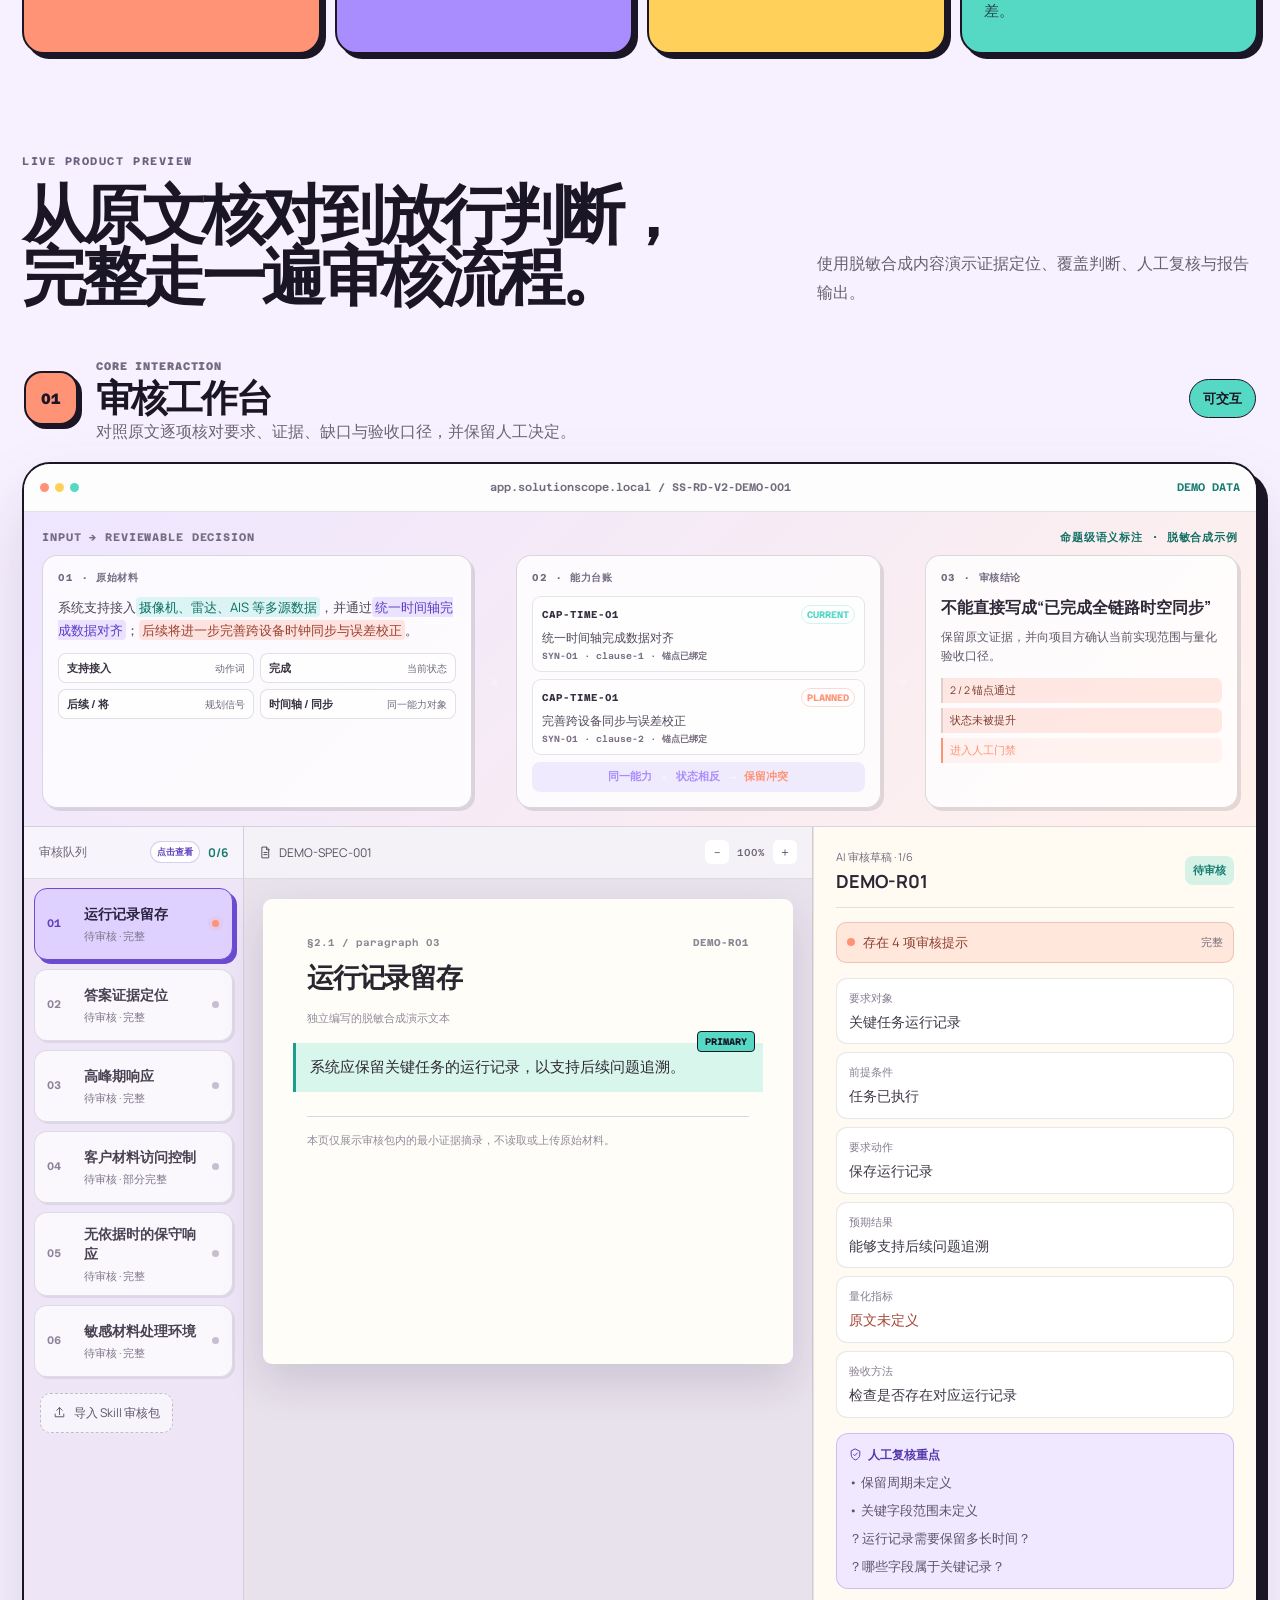
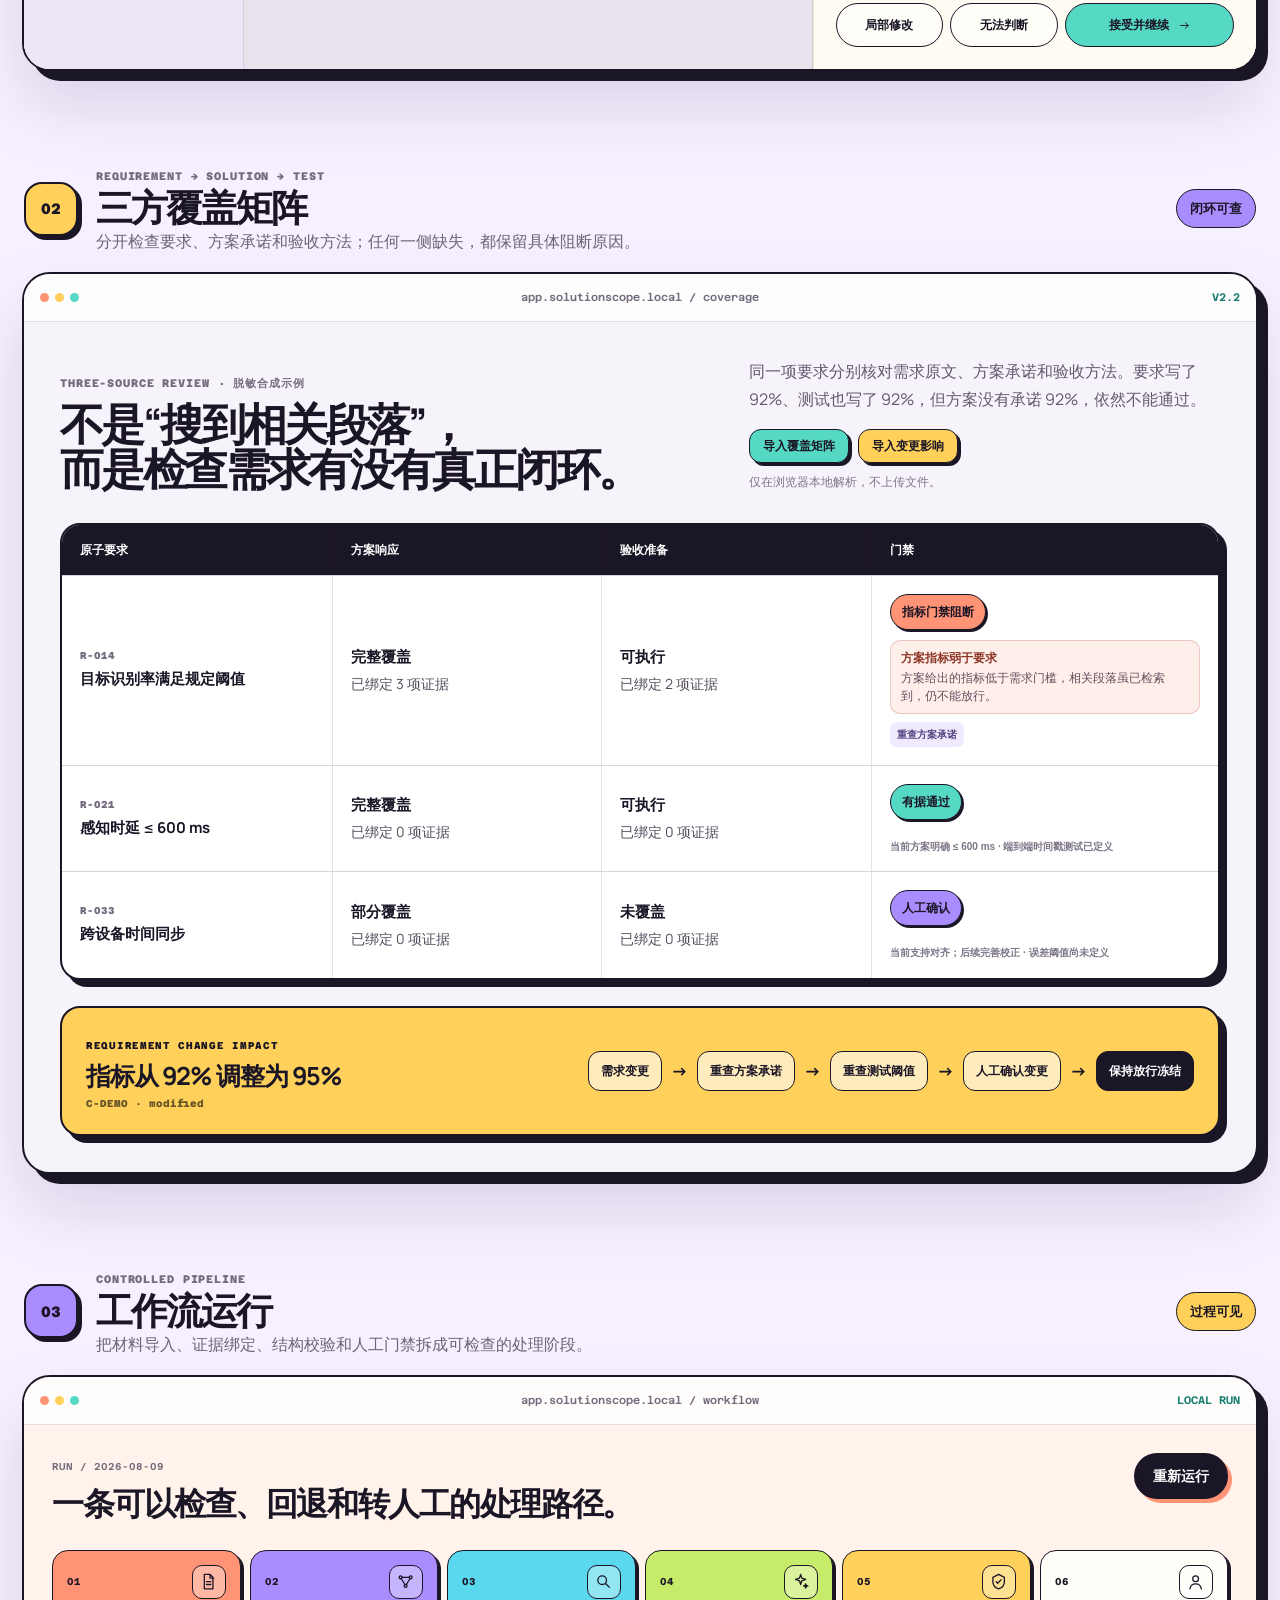
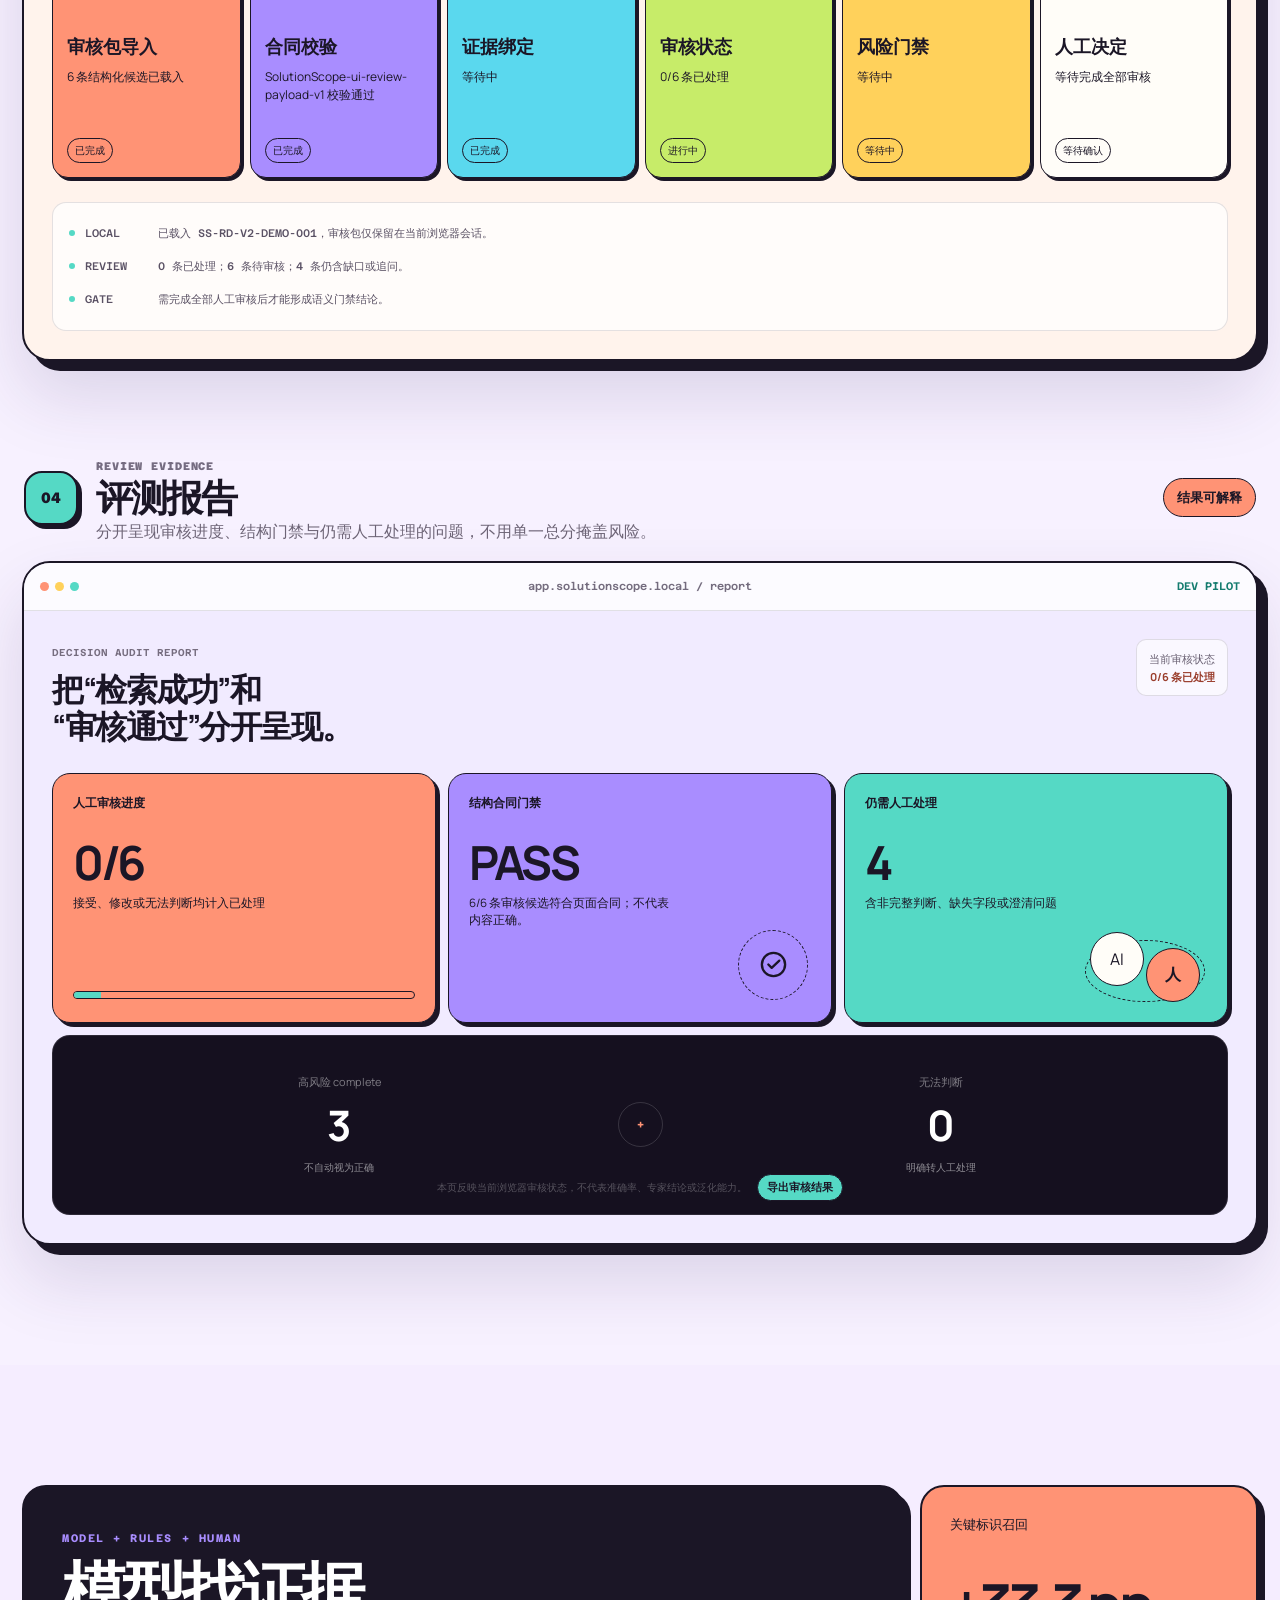
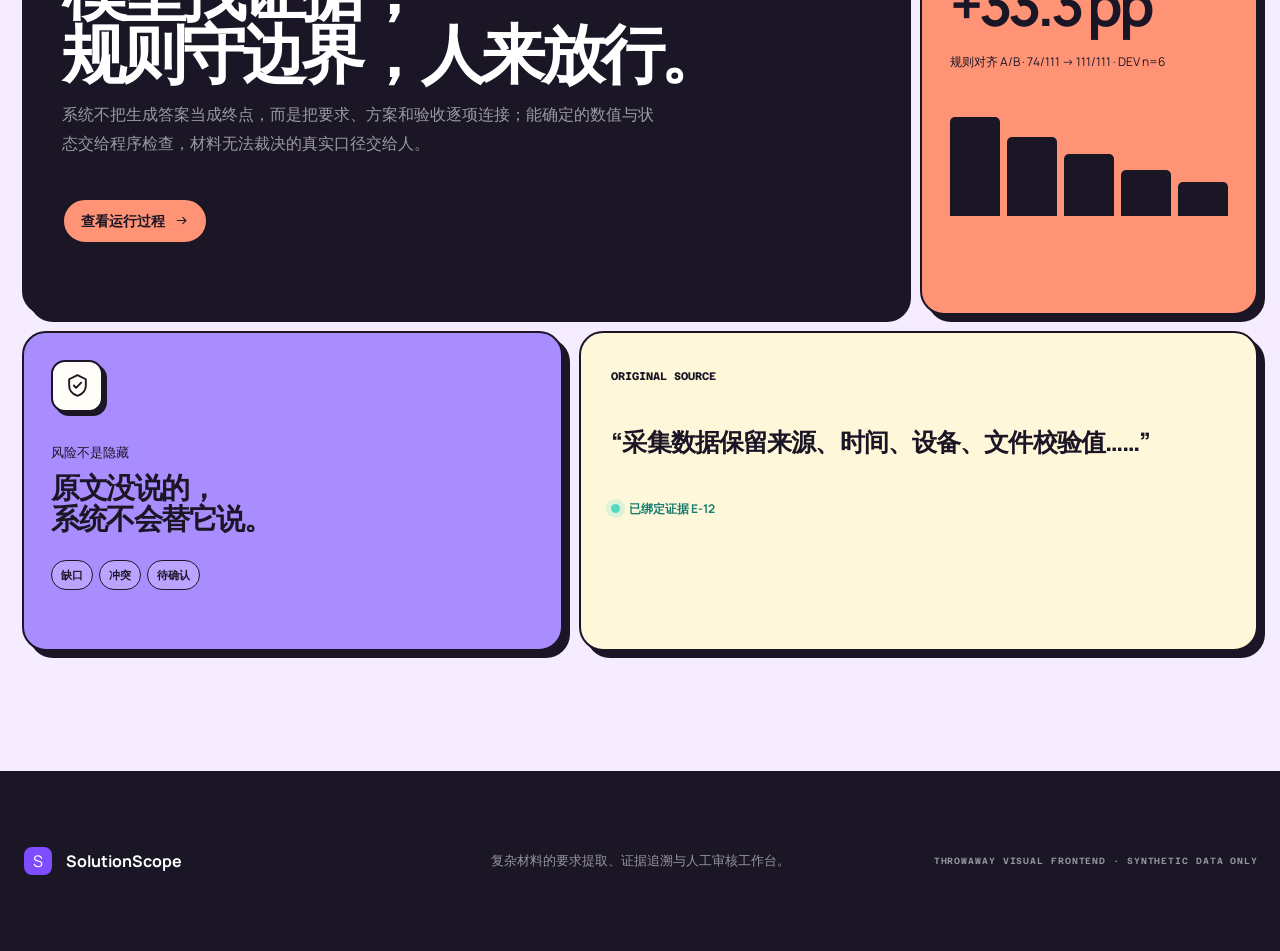
==== commit ca70740f: "docs: present product screens in review sequence" ====
--- a/docs/index.html
+++ b/docs/index.html
@@ -7,7 +7,7 @@
     <meta name="description" content="SolutionScope：面向技术方案评审与验收准备的证据约束审核工作台" />
     <title>SolutionScope — 技术材料审核工作台</title>
     <link rel="icon" href="data:," />
-    <link rel="stylesheet" href="styles.css?v=benchmark-e2-20260811" />
+    <link rel="stylesheet" href="styles.css?v=story-sequence-20260825" />
   </head>
   <body>
     <!-- 本地审核原型：默认使用脱敏合成数据，可导入 Skill 生成的审核包。 -->
@@ -16,7 +16,7 @@
     <script src="fixture.js"></script>
     <script src="payload.js"></script>
     <script src="state.js"></script>
-    <script src="app.js?v=benchmark-e2-20260811"></script>
+    <script src="app.js?v=story-sequence-20260825"></script>
     <script src="runtime.js?v=manual-review-20260810"></script>
   </body>
 </html>
--- a/docs/styles.css
+++ b/docs/styles.css
@@ -105,6 +105,93 @@
 .application-scenario-card h3 { margin: 38px 0 12px; font-size: 24px; line-height: 1.08; letter-spacing: -.045em; }
 .application-scenario-card p { margin: 0; font-size: 15px; line-height: 1.65; opacity: .76; }
 .app-coral { background: var(--coral); }.app-violet { background: var(--violet-soft); }.app-yellow { background: var(--yellow); }.app-mint { background: var(--mint); }
+
+.rag-boundary-demo { margin-top: 74px; padding: 42px; scroll-margin-top: 104px; border: var(--border); border-radius: 30px; background: var(--white); box-shadow: 10px 10px 0 var(--ink); }
+.rag-boundary-heading { display: grid; grid-template-columns: minmax(0,1.15fr) minmax(300px,.65fr); align-items: end; gap: 22px 56px; }
+.rag-boundary-heading .eyebrow { grid-column: 1/-1; color: var(--violet); }
+.rag-boundary-heading h2 { margin: 0; font-size: clamp(40px,4.3vw,62px); line-height: .98; letter-spacing: -.06em; }
+.rag-boundary-heading p { margin: 0; color: var(--muted); font-size: 17px; line-height: 1.72; }
+.rag-boundary-lead { width: min(1380px, calc(100% - 44px)); margin: 96px auto 118px; }
+.boundary-expansion-flow { margin-top: 42px; display: grid; grid-template-columns: minmax(0,1fr) 126px minmax(0,1fr); align-items: stretch; gap: 18px; }
+.boundary-flow-card { min-height: 300px; padding: 30px; display: flex; flex-direction: column; border: var(--border); border-radius: 25px; box-shadow: 7px 7px 0 var(--ink); }
+.boundary-flow-card > div { display: flex; align-items: center; justify-content: space-between; gap: 18px; }
+.boundary-flow-card > div span { font-size: 18px; font-weight: 900; }
+.boundary-product-head { align-items: flex-start !important; }
+.boundary-product-name { display: inline-flex; align-items: center; min-height: 52px; padding: 8px 15px 10px; border: 2px solid var(--ink); border-radius: 13px; box-shadow: 4px 4px 0 var(--ink); font-size: clamp(26px,2.25vw,36px) !important; line-height: .94; letter-spacing: -.045em; }
+.boundary-product-name-rag { background: var(--coral); }
+.boundary-product-name-scope { background: var(--mint); }
+.boundary-flow-card > div small { font: 700 9px/1.2 "Azeret Mono", monospace; letter-spacing: .08em; }
+.boundary-flow-card h3 { margin: 50px 0 14px; font-size: clamp(30px,2.8vw,43px); line-height: 1.02; letter-spacing: -.055em; }
+.boundary-flow-card p { max-width: 540px; margin: 0; font-size: 16px; line-height: 1.65; opacity: .76; }
+.boundary-flow-card > b { margin-top: auto; padding-top: 21px; border-top: 1px solid rgba(27,22,38,.28); font-size: 18px; }
+.boundary-rag-card { background: #f0ebf5; }
+.boundary-rag-card small { color: #746b7d; }
+.boundary-scope-card { background: var(--violet-soft); }
+.boundary-scope-card small { color: #4f359c; }
+.boundary-expansion-arrow { align-self: center; display: grid; justify-items: center; gap: 14px; color: var(--violet); }
+.boundary-expansion-arrow span { max-width: 82px; font-size: 13px; line-height: 1.25; text-align: center; font-weight: 900; }
+.boundary-expansion-arrow b { width: 58px; height: 58px; display: grid; place-items: center; color: var(--ink); border: var(--border); border-radius: 50%; background: var(--mint); box-shadow: 4px 4px 0 var(--ink); font-size: 28px; }
+.boundary-capability-grid { margin-top: 28px; display: grid; grid-template-columns: repeat(4,minmax(0,1fr)); gap: 13px; }
+.boundary-capability-grid article { min-height: 230px; padding: 22px; display: flex; flex-direction: column; border: 1.7px solid var(--ink); border-radius: 20px; box-shadow: 4px 4px 0 var(--ink); background: var(--white); }
+.boundary-capability-grid article:nth-child(1) { color: #fff; background: #55515e; }
+.boundary-capability-grid article:nth-child(2) { background: var(--coral); }
+.boundary-capability-grid article:nth-child(3) { background: var(--violet-soft); }
+.boundary-capability-grid article:nth-child(4) { background: var(--yellow); }
+.boundary-capability-grid article:nth-child(1) p { color: rgba(255,255,255,.76); }
+.boundary-capability-grid article:nth-child(1) span { border-color: rgba(255,255,255,.86); background: rgba(255,255,255,.12); }
+.boundary-capability-grid span { width: 42px; height: 34px; display: grid; place-items: center; border: 1.5px solid var(--ink); border-radius: 10px; background: rgba(255,255,255,.42); font: 800 9px "Azeret Mono", monospace; }
+.boundary-capability-grid b { display: block; margin-top: 29px; font-size: 20px; line-height: 1.18; letter-spacing: -.035em; }
+.boundary-capability-grid p { margin: 12px 0 0; color: rgba(27,22,38,.72); font-size: 14px; line-height: 1.58; }
+.boundary-proof-strip { margin-top: 28px; display: grid; grid-template-columns: 1fr; gap: 14px; }
+.boundary-proof-strip article { min-height: 206px; padding: 26px; border: var(--border); border-radius: 22px; box-shadow: 5px 5px 0 var(--ink); }
+.boundary-proof-strip article > span { display: block; font: 700 10px/1.3 "Azeret Mono", monospace; letter-spacing: .06em; }
+.boundary-audit-record { color: #fff; background: #4f86d8; }
+.boundary-record-head { display: flex; align-items: center; justify-content: space-between; gap: 18px; }
+.boundary-record-head > span { font: 700 10px/1.3 "Azeret Mono", monospace; letter-spacing: .06em; }
+.boundary-record-head > b { padding: 7px 10px; color: var(--ink); border-radius: 999px; background: var(--coral); font: 900 10px/1 "Azeret Mono", monospace; letter-spacing: .05em; }
+.boundary-audit-record dl { margin: 22px 0 0; }
+.boundary-audit-record dl > div { padding: 12px 0; display: grid; grid-template-columns: 92px minmax(0,1fr) auto; align-items: center; gap: 12px; border-top: 1px solid rgba(255,255,255,.14); }
+.boundary-audit-record dt { color: rgba(255,255,255,.56); font-size: 13px; font-weight: 800; }
+.boundary-audit-record dd { margin: 0; font-size: 16px; font-weight: 900; }
+.boundary-audit-record small { color: var(--mint); font-size: 12px; font-weight: 800; }
+.boundary-audit-record .boundary-record-result { margin: 2px -11px; padding: 13px 11px; border: 1px solid rgba(255,139,109,.62); border-radius: 12px; background: rgba(255,139,109,.13); }
+.boundary-audit-record .boundary-record-result dd { color: var(--yellow); }
+.boundary-audit-record .boundary-record-result small { color: var(--coral); }
+.boundary-responsibility-note { margin-top: 22px; padding: 18px 22px; display: flex; align-items: center; justify-content: center; gap: 18px; border: 1.5px solid rgba(27,22,38,.2); border-radius: 18px; background: rgba(255,255,255,.7); }
+.boundary-responsibility-note b { font-size: 15px; }
+.boundary-responsibility-note i { color: var(--violet); font-style: normal; font-size: 20px; font-weight: 900; }
+.rag-source-triplet { margin-top: 36px; display: grid; grid-template-columns: repeat(3,minmax(0,1fr)); gap: 15px; }
+.rag-source-card { min-height: 206px; padding: 22px; display: flex; flex-direction: column; border: var(--border); border-radius: 20px; box-shadow: 5px 5px 0 var(--ink); }
+.rag-source-card > span { align-self: flex-start; padding: 6px 10px; border: 1.5px solid var(--ink); border-radius: 999px; background: rgba(255,255,255,.5); font-size: 14px; font-weight: 900; }
+.rag-source-card small { margin-top: 19px; color: rgba(27,22,38,.58); font: 700 9px/1.2 "Azeret Mono", monospace; letter-spacing: .09em; }
+.rag-source-card strong { margin-top: 7px; font-size: clamp(23px,2vw,30px); line-height: 1.12; letter-spacing: -.045em; }
+.rag-source-card p { margin: auto 0 0; padding-top: 18px; color: rgba(27,22,38,.7); font-size: 15px; line-height: 1.5; }
+.source-requirement { background: var(--yellow); }
+.source-solution { background: var(--coral); }
+.source-verification { background: var(--mint); }
+.decision-compare { margin-top: 28px; display: grid; grid-template-columns: minmax(0,1fr) 68px minmax(0,1fr); align-items: stretch; gap: 14px; }
+.decision-card { min-height: 290px; padding: 28px; display: flex; flex-direction: column; border: var(--border); border-radius: 24px; box-shadow: 6px 6px 0 var(--ink); }
+.decision-card > div { display: flex; align-items: center; justify-content: space-between; gap: 12px; }
+.decision-card > div span { font-size: 16px; font-weight: 900; }
+.decision-card > div small { font: 700 9px/1.2 "Azeret Mono", monospace; letter-spacing: .08em; }
+.decision-card h3 { margin: 35px 0 14px; font-size: clamp(27px,2.45vw,38px); line-height: 1.08; letter-spacing: -.05em; }
+.decision-card p { margin: 0; font-size: 16px; line-height: 1.63; opacity: .76; }
+.decision-card > b { margin-top: auto; padding-top: 18px; border-top: 1px solid rgba(27,22,38,.32); font-size: 17px; }
+.decision-rag { background: #efe9f5; }
+.decision-rag > div small { color: #756b7e; }
+.decision-scope { background: var(--violet-soft); }
+.decision-scope > div small { color: #50369e; }
+.decision-scope code { padding: .03em .16em; border-radius: .16em; background: rgba(255,255,255,.5); font: 800 .9em/1 "Azeret Mono", monospace; }
+.decision-arrow { align-self: center; width: 58px; height: 58px; display: grid; place-items: center; border: var(--border); border-radius: 50%; background: var(--white); box-shadow: 4px 4px 0 var(--ink); font-size: 28px; font-weight: 900; }
+.decision-roles { margin-top: 28px; display: grid; grid-template-columns: repeat(3,minmax(0,1fr)); gap: 14px; }
+.decision-roles article { min-height: 128px; padding: 18px; display: grid; grid-template-columns: 45px 1fr; align-items: start; gap: 13px; border: 1.5px solid var(--ink); border-radius: 18px; background: #fff; box-shadow: 3px 3px 0 var(--ink); }
+.decision-roles i { width: 45px; height: 45px; display: grid; place-items: center; border: 1.5px solid var(--ink); border-radius: 13px; background: var(--yellow); font-style: normal; }
+.decision-roles article:nth-child(2) i { background: var(--coral); }
+.decision-roles article:nth-child(3) i { background: var(--mint); }
+.decision-roles i svg { width: 22px; height: 22px; }
+.decision-roles span { display: block; color: #7a7082; font: 700 9px/1.2 "Azeret Mono", monospace; letter-spacing: .09em; }
+.decision-roles b { display: block; margin-top: 5px; font-size: 18px; }
+.decision-roles p { margin: 8px 0 0; color: var(--muted); font-size: 14px; line-height: 1.52; }
 .section-heading { margin-bottom: 46px; display: grid; grid-template-columns: 1.25fr .75fr; align-items: end; gap: 60px; }
 .section-heading h2, .story-main h2, .evaluation-copy h2 { margin: 12px 0 0; font-size: clamp(44px, 5vw, 72px); line-height: .98; letter-spacing: -.065em; }
 .section-heading p { margin: 0; color: var(--muted); font-size: 14px; line-height: 1.8; }
@@ -396,6 +483,54 @@
 .demo-block-workflow .demo-block-heading > b { background: var(--yellow); }
 .demo-block-report .demo-block-index { background: var(--mint); }
 .demo-block-report .demo-block-heading > b { background: var(--coral); }
+.demo-block-matrix .demo-block-index { background: var(--yellow); }
+.demo-block-matrix .demo-block-heading > b { background: var(--violet-soft); }
+
+/* v2.2: requirement → solution → verification coverage, deterministic invariants and change impact. */
+.product-shell-matrix { color: var(--ink); background: #fff8e7; }
+.coverage-matrix-surface { padding: 36px; }
+.matrix-intro { display: grid; grid-template-columns: minmax(0,1.15fr) minmax(320px,.85fr); align-items: end; gap: 52px; }
+.matrix-intro span { color: #776e80; font: 800 11px/1.2 "Azeret Mono", monospace; letter-spacing: .08em; }
+.matrix-intro h3 { max-width: 760px; margin: 10px 0 0; font-size: clamp(34px,3.4vw,49px); line-height: 1.02; letter-spacing: -.06em; }
+.matrix-intro p { margin: 0; color: #62596d; font-size: 16px; line-height: 1.72; }
+.matrix-intro-side { min-width: 0; }
+.matrix-import-actions { margin-top: 16px; display: flex; flex-wrap: wrap; gap: 9px; }
+.matrix-import-actions label, .matrix-import-actions button { padding: 10px 13px; color: var(--ink); border: 1.5px solid var(--ink); border-radius: 12px; background: var(--mint); box-shadow: 3px 3px 0 var(--ink); font: 850 12px/1 sans-serif; cursor: pointer; }
+.matrix-import-actions label:nth-child(2) { background: var(--yellow); }
+.matrix-import-actions button { background: #fff; }
+.matrix-import-actions input { position: absolute; width: 1px; height: 1px; opacity: 0; pointer-events: none; }
+.matrix-local-note { display: block; margin-top: 10px; color: #7d7486; font-size: 12px; }
+.coverage-table { margin-top: 32px; overflow: hidden; border: 2px solid var(--ink); border-radius: 20px; background: #fff; box-shadow: 7px 7px 0 var(--ink); }
+.coverage-row { min-height: 98px; display: grid; grid-template-columns: 1.05fr 1.05fr 1.05fr minmax(235px,1.35fr); align-items: stretch; border-top: 1.5px solid rgba(32,26,46,.18); }
+.coverage-row:first-child { border-top: 0; }
+.coverage-row > div, .coverage-row > b { min-width: 0; padding: 18px; display: flex; flex-direction: column; justify-content: center; border-left: 1px solid rgba(32,26,46,.12); }
+.coverage-row > :first-child { border-left: 0; }
+.coverage-header { min-height: auto; color: #fff; background: var(--ink); }
+.coverage-header b { min-height: 50px; padding: 13px 18px; justify-content: center; font-size: 12px; }
+.coverage-row small { margin-bottom: 7px; color: #746b7e; font: 800 10px/1 "Azeret Mono", monospace; }
+.coverage-row strong { font-size: 15px; line-height: 1.42; }
+.coverage-row span { color: #554d5f; font-size: 14px; line-height: 1.55; }
+.coverage-row > div > strong + span { margin-top: 6px; }
+.coverage-row > div:last-child small { margin: 10px 0 0; color: #7d7486; font: 700 10px/1.35 sans-serif; }
+.matrix-gate { width: max-content; max-width: 100%; padding: 8px 11px; border: 1.5px solid var(--ink); border-radius: 999px; box-shadow: 2px 2px 0 var(--ink); font-size: 12px; font-style: normal; font-weight: 900; white-space: nowrap; }
+.matrix-gate.coral { background: var(--coral); }
+.matrix-gate.mint { background: var(--mint); }
+.matrix-gate.violet { background: var(--violet-soft); }
+.matrix-gate-cell { gap: 10px; align-items: flex-start; }
+.matrix-invariant-details { display: grid; gap: 8px; }
+.matrix-invariant-details p { margin: 0; padding: 9px 10px; border: 1px solid rgba(158,62,43,.22); border-radius: 10px; background: rgba(255,147,117,.15); }
+.matrix-invariant-details p b { display: block; color: #8d3728; font-size: 12px; line-height: 1.25; }
+.matrix-invariant-details p span { display: block; margin-top: 4px; color: #62505d; font-size: 12px; line-height: 1.45; }
+.matrix-invariant-details > div { display: flex; flex-wrap: wrap; gap: 6px; }
+.matrix-invariant-details i { padding: 5px 7px; color: #55427e; border-radius: 7px; background: rgba(169,141,255,.18); font-size: 10px; font-style: normal; font-weight: 850; }
+.change-impact-card { margin-top: 26px; padding: 24px; display: grid; grid-template-columns: minmax(230px,.6fr) minmax(0,1.4fr); align-items: center; gap: 30px; border: 2px solid var(--ink); border-radius: 20px; background: var(--yellow); box-shadow: 7px 7px 0 var(--ink); }
+.change-impact-card span { font: 800 10px/1.3 "Azeret Mono", monospace; letter-spacing: .07em; }
+.change-impact-card h4 { margin: 8px 0 0; font-size: 25px; line-height: 1.08; letter-spacing: -.045em; }
+.change-impact-card > div > small { display: block; margin-top: 9px; color: #665627; font: 800 10px/1.2 "Azeret Mono", monospace; }
+.impact-flow { display: flex; align-items: center; justify-content: flex-end; gap: 9px; }
+.impact-flow b, .impact-flow strong { padding: 10px 12px; border: 1.5px solid var(--ink); border-radius: 12px; background: rgba(255,255,255,.6); font-size: 12px; text-align: center; }
+.impact-flow strong { color: #fff; background: var(--ink); }
+.impact-flow i { font-size: 17px; font-style: normal; font-weight: 900; }
 
 .product-shell { background: #f7f3fb; box-shadow: 10px 10px 0 var(--ink), 0 34px 70px rgba(55,35,93,.15); }
 .window-bar { color: #746c7e; border-bottom: 1px solid rgba(32,26,46,.12); background: rgba(255,255,255,.82); }
@@ -462,8 +597,19 @@
   .capability-copy .eyebrow { margin-bottom: -4px; }
   .capability-copy > p { max-width: 820px; }
   .application-scenario-grid { grid-template-columns: repeat(2,minmax(0,1fr)); }
+  .rag-boundary-heading { grid-template-columns: 1fr; }
+  .boundary-expansion-flow { grid-template-columns: 1fr; }
+  .boundary-expansion-arrow { grid-template-columns: auto auto; justify-content: center; }
+  .boundary-expansion-arrow span { max-width: none; }
+  .boundary-expansion-arrow b { transform: rotate(90deg); }
+  .boundary-capability-grid { grid-template-columns: repeat(2,minmax(0,1fr)); }
+  .rag-source-triplet, .decision-roles { grid-template-columns: 1fr; }
+  .rag-source-card { min-height: 174px; }
   .workspace-grid { grid-template-columns: 190px minmax(0,1fr); }
   .review-panel { grid-column: 1/-1; border-top: 1px solid rgba(32,26,46,.1); border-left: 0; }
+  .coverage-row { grid-template-columns: 1fr 1fr 1fr 112px; }
+  .change-impact-card { grid-template-columns: 1fr; }
+  .impact-flow { justify-content: flex-start; flex-wrap: wrap; }
 }
 
 @media (max-width: 760px) {
@@ -473,6 +619,23 @@
   .application-scenario-heading { align-items: flex-start; flex-direction: column; gap: 10px; }
   .application-scenario-heading p { text-align: left; }
   .application-scenario-grid { grid-template-columns: 1fr; }
+  .rag-boundary-demo { margin-top: 52px; padding: 24px 18px; border-radius: 24px; box-shadow: 7px 7px 0 var(--ink); }
+  .rag-boundary-lead { width: calc(100% - 28px); margin-bottom: 82px; }
+  .rag-boundary-heading h2 { font-size: 38px; }
+  .rag-boundary-heading p { font-size: 15px; }
+  .boundary-flow-card { min-height: 270px; padding: 23px; }
+  .boundary-product-name { min-height: 46px; padding: 7px 12px 9px; font-size: 25px !important; }
+  .boundary-flow-card h3 { margin-top: 37px; font-size: 31px; }
+  .boundary-capability-grid, .boundary-proof-strip { grid-template-columns: 1fr; }
+  .boundary-capability-grid article { min-height: 190px; }
+  .boundary-proof-strip article { min-height: 185px; padding: 22px; }
+  .boundary-audit-record dl > div { grid-template-columns: 78px minmax(0,1fr); }
+  .boundary-audit-record dl > div small { grid-column: 2; }
+  .boundary-responsibility-note { align-items: stretch; flex-direction: column; gap: 8px; }
+  .boundary-responsibility-note i { transform: rotate(90deg); align-self: center; }
+  .decision-compare { grid-template-columns: 1fr; }
+  .decision-arrow { transform: rotate(90deg); justify-self: center; }
+  .decision-card { min-height: 270px; padding: 23px; }
   .demo-stack { gap: 64px; }
   .demo-block-heading { grid-template-columns: 46px 1fr; gap: 13px; }
   .demo-block-index { width: 46px; height: 46px; border-radius: 14px; }
@@ -483,6 +646,15 @@
   .chapter-rail { display: block; }
   .chapter-item { min-height: 64px; }
   .review-panel { grid-template-columns: 1fr; }
+  .coverage-matrix-surface { padding: 20px 14px 25px; }
+  .matrix-intro { grid-template-columns: 1fr; gap: 16px; }
+  .matrix-intro h3 { font-size: 34px; }
+  .matrix-intro p { font-size: 14px; }
+  .coverage-table { overflow-x: auto; }
+  .coverage-row { min-width: 780px; }
+  .change-impact-card { padding: 19px; }
+  .impact-flow { align-items: stretch; display: grid; grid-template-columns: 1fr; }
+  .impact-flow i { transform: rotate(90deg); text-align: center; }
 }
 .footer p { font-size: 13px; }
 .footer > span { font-size: 9px; }
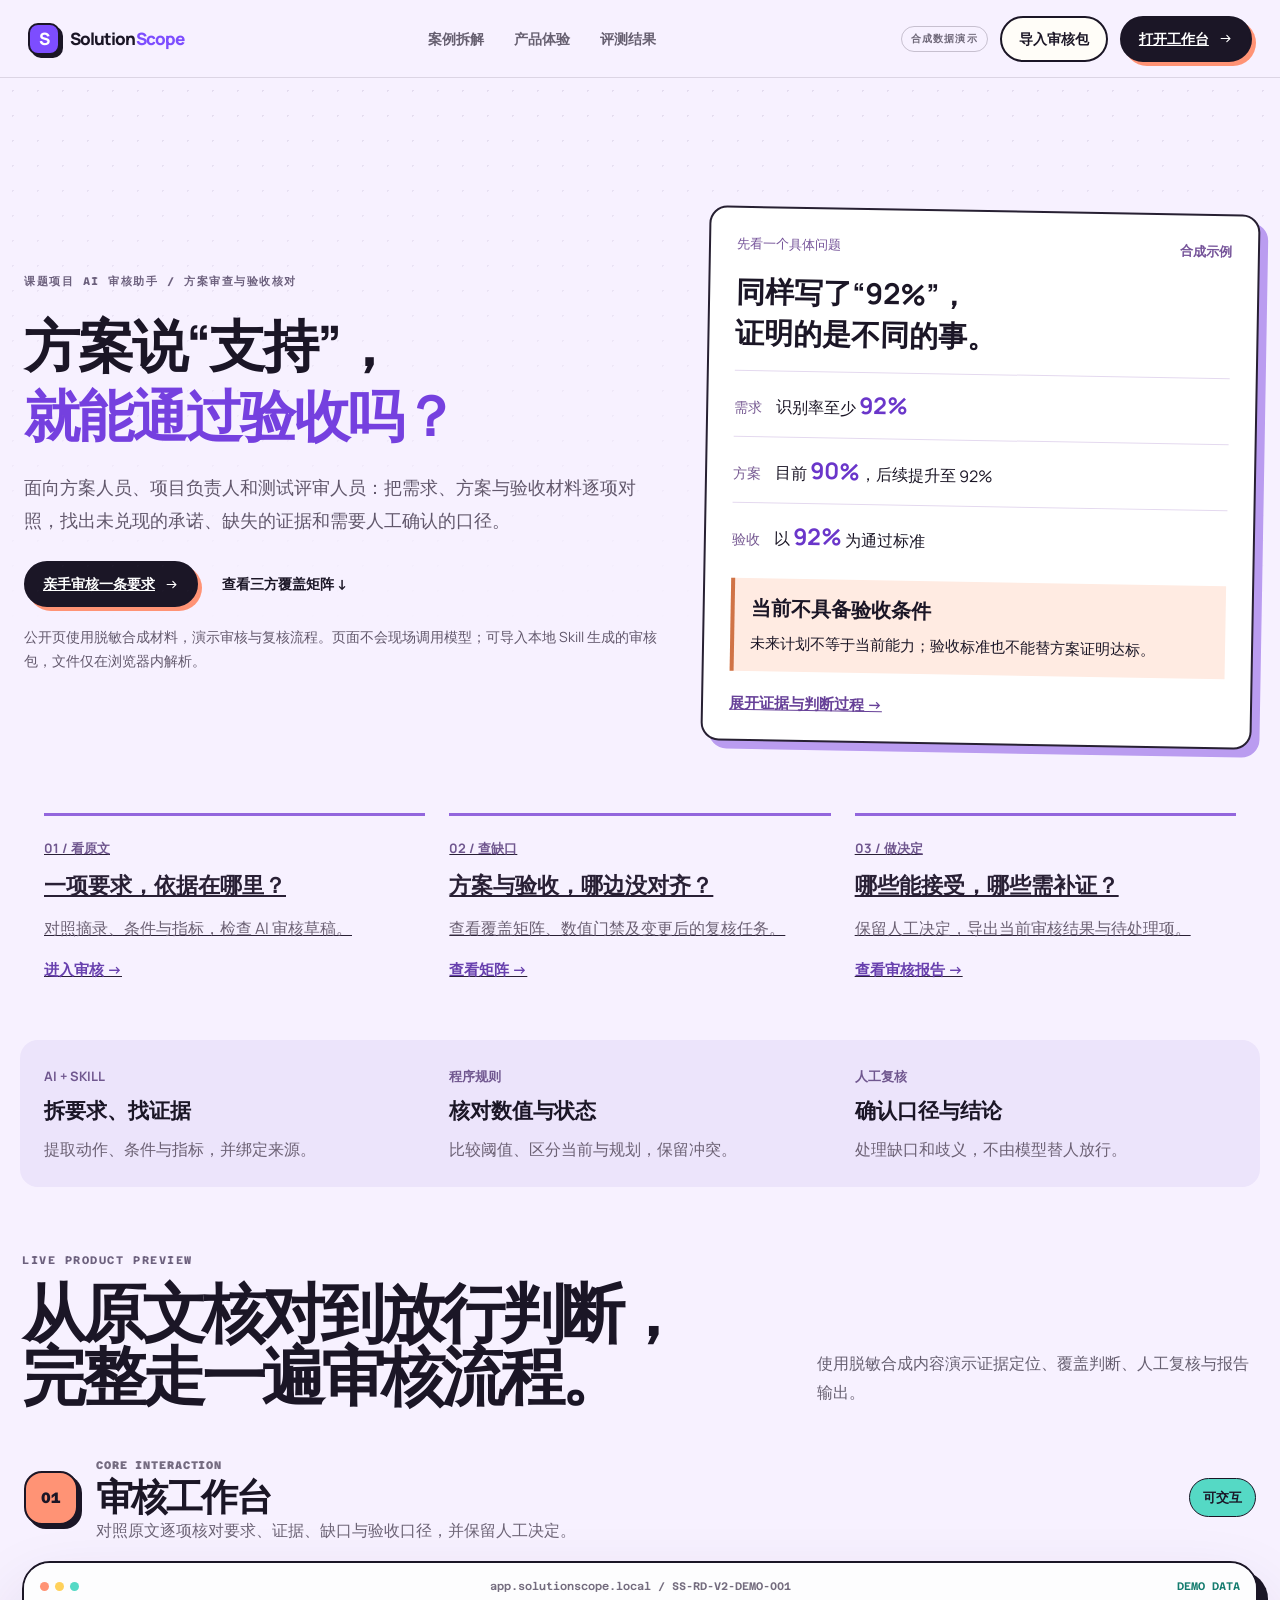
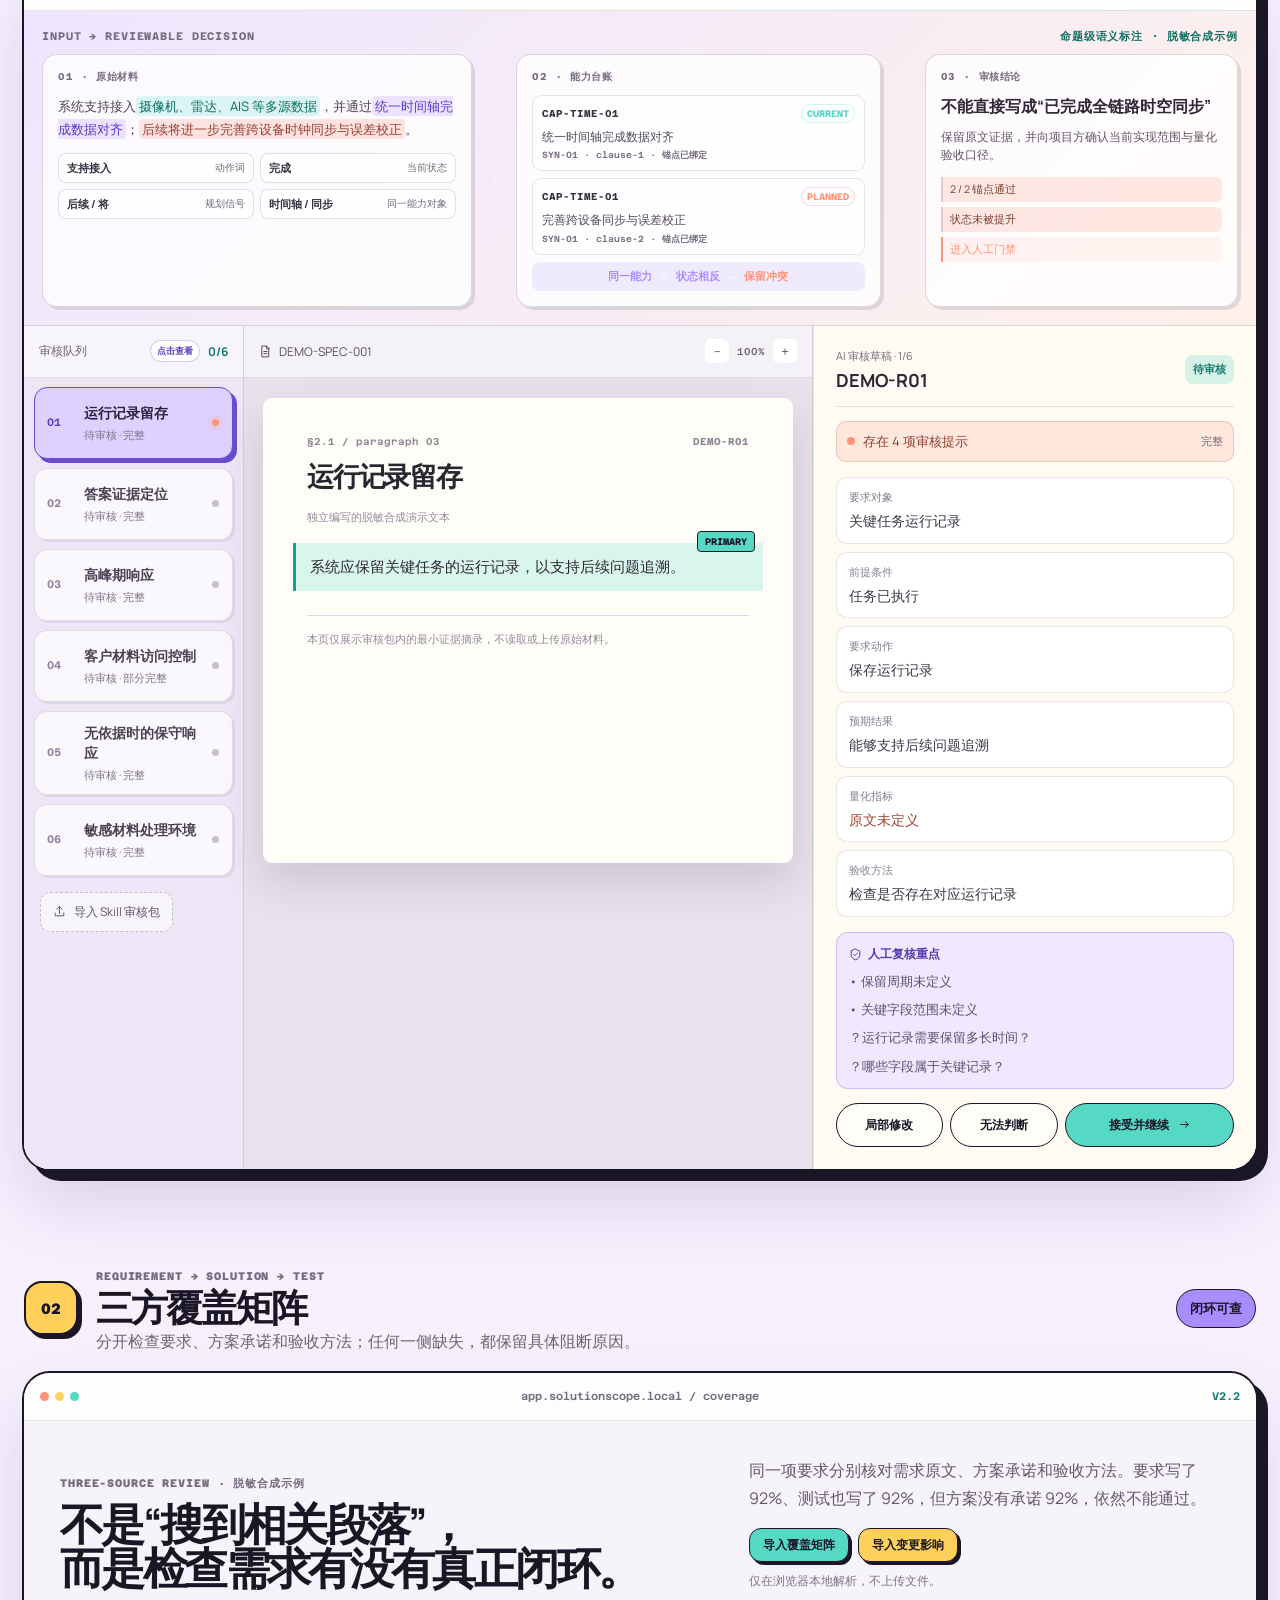
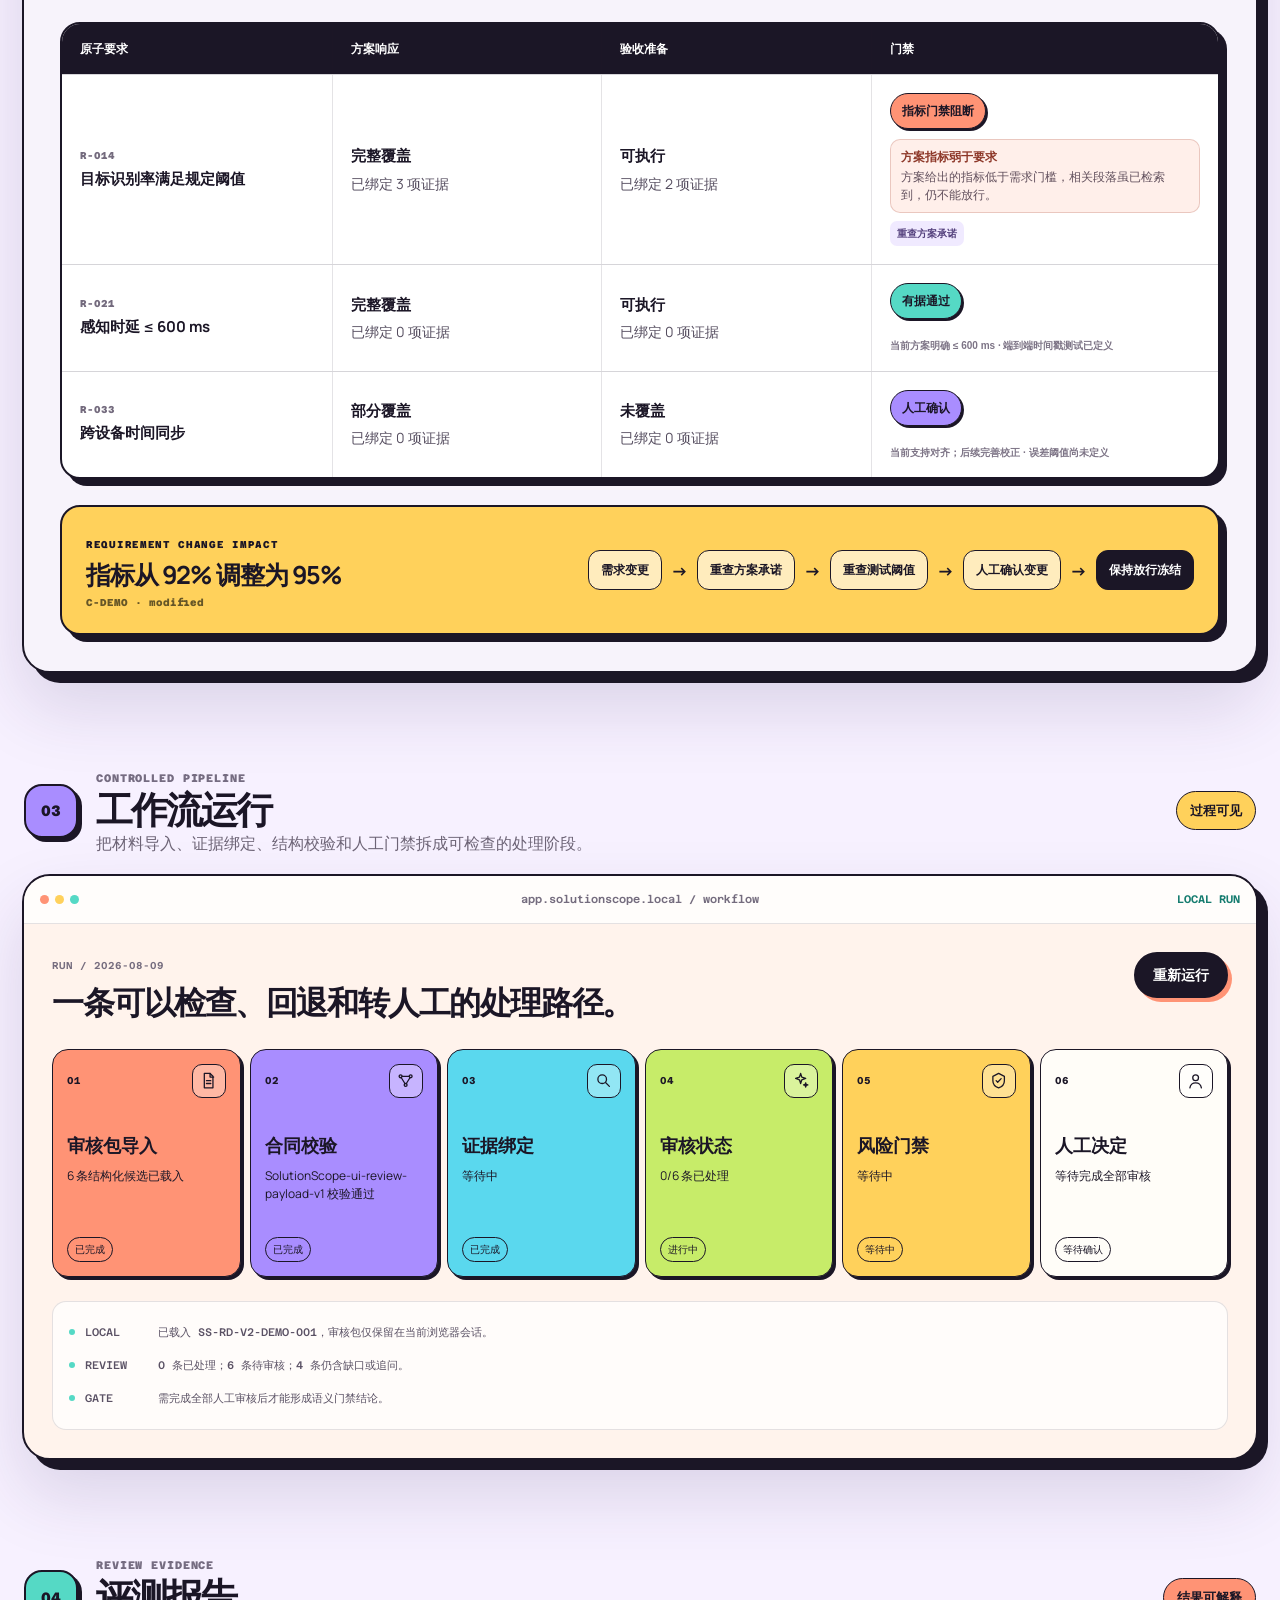
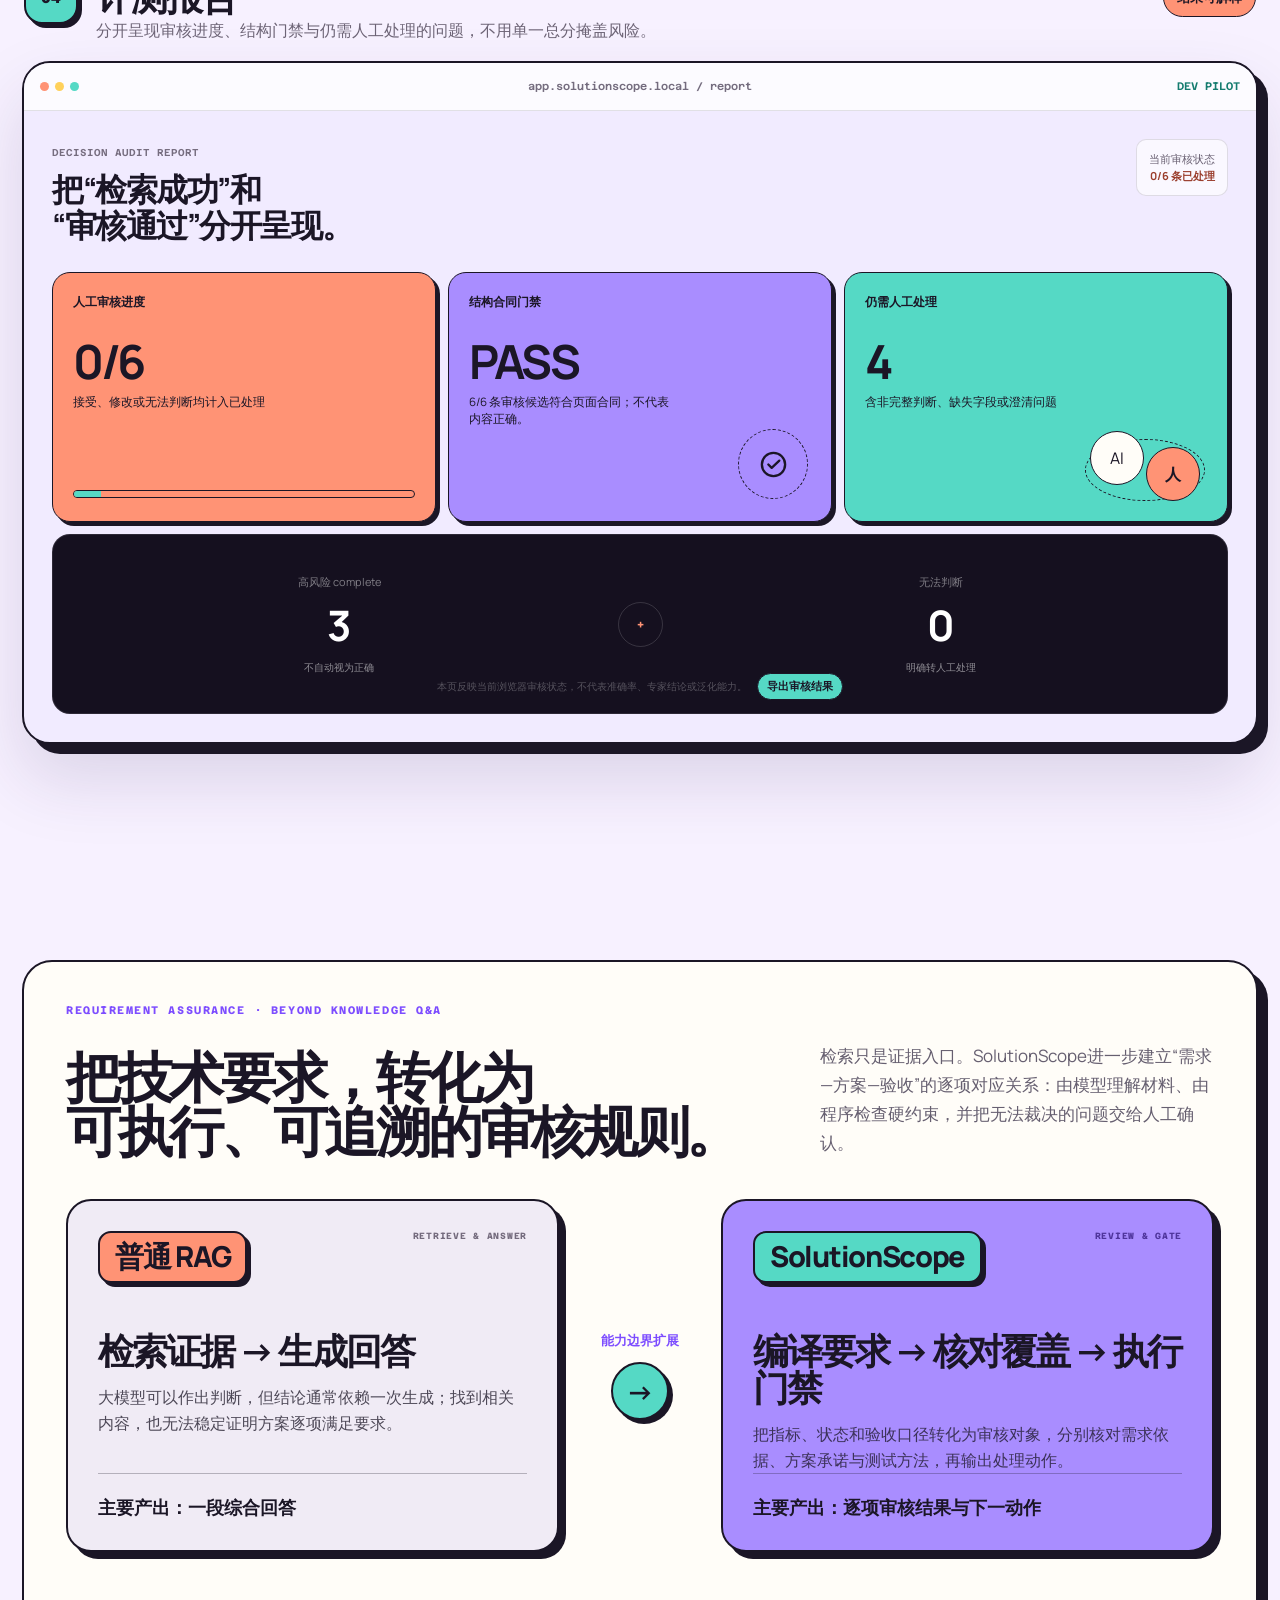
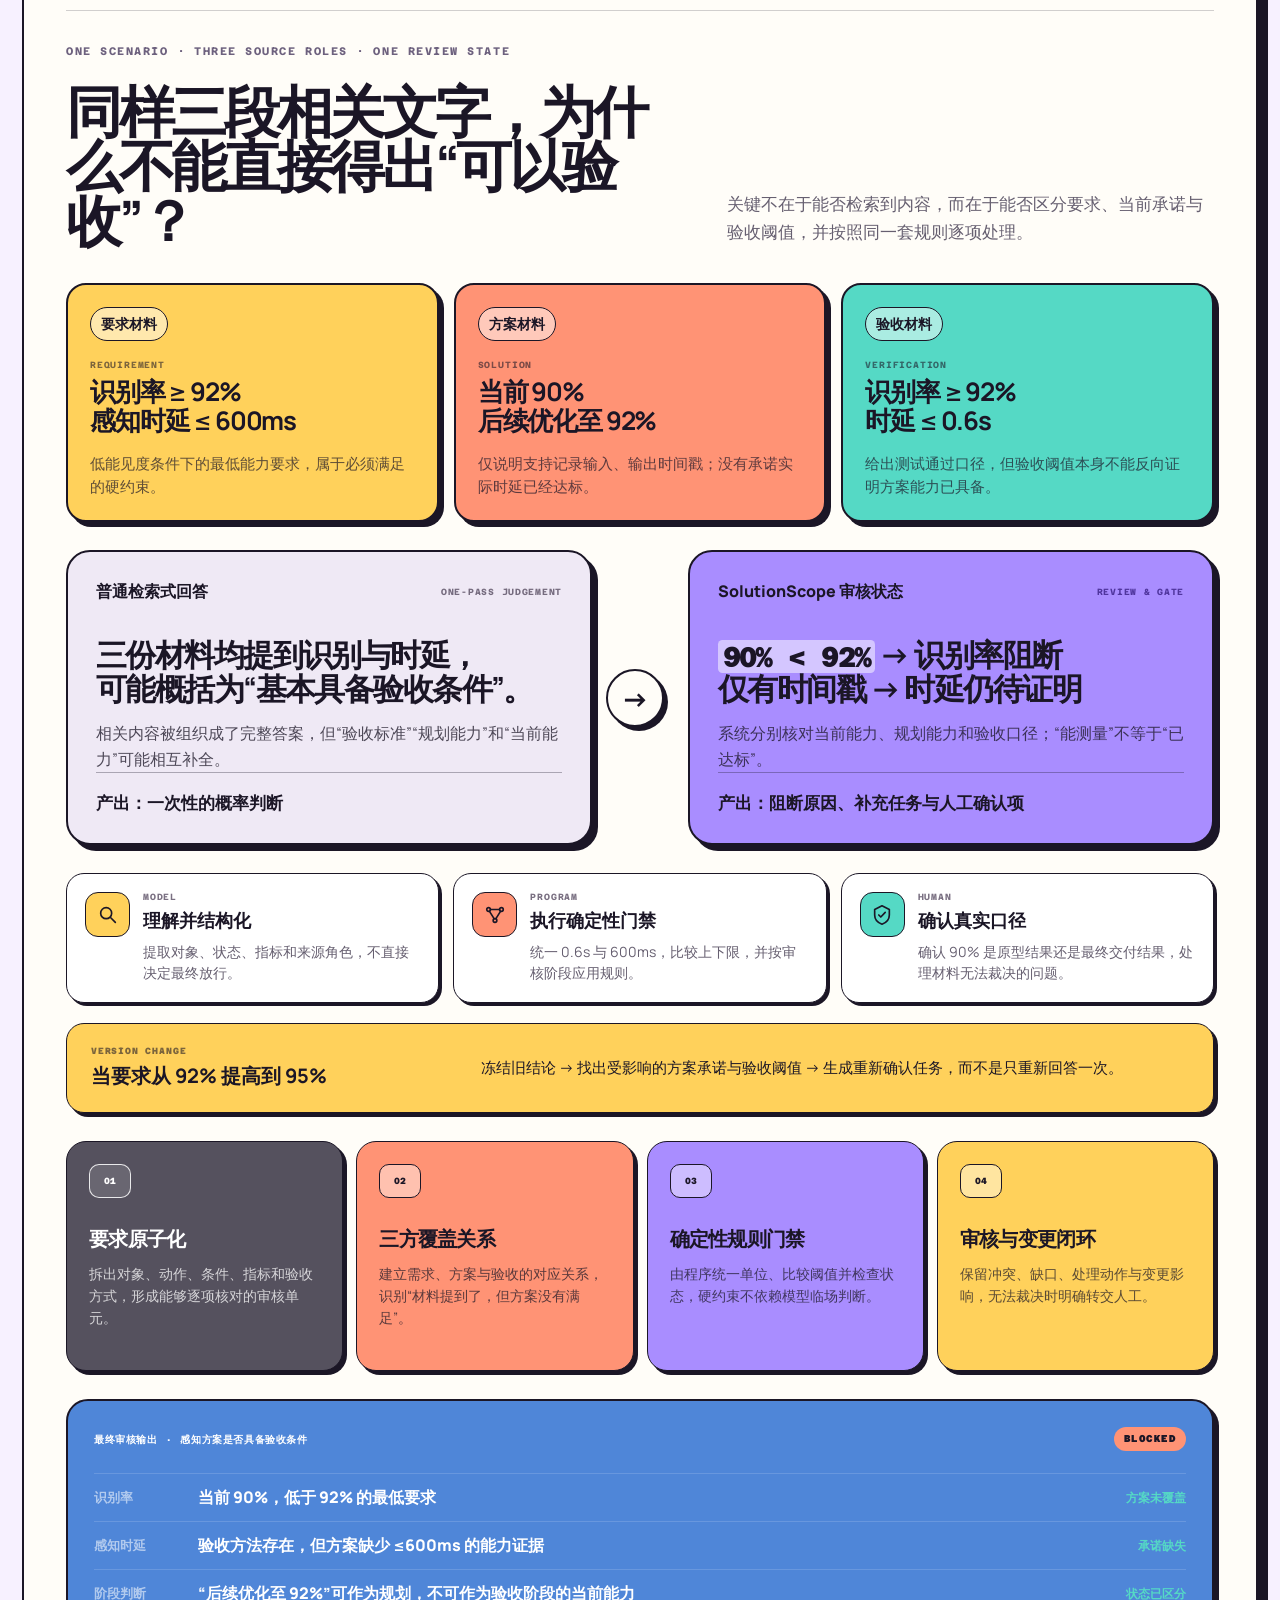
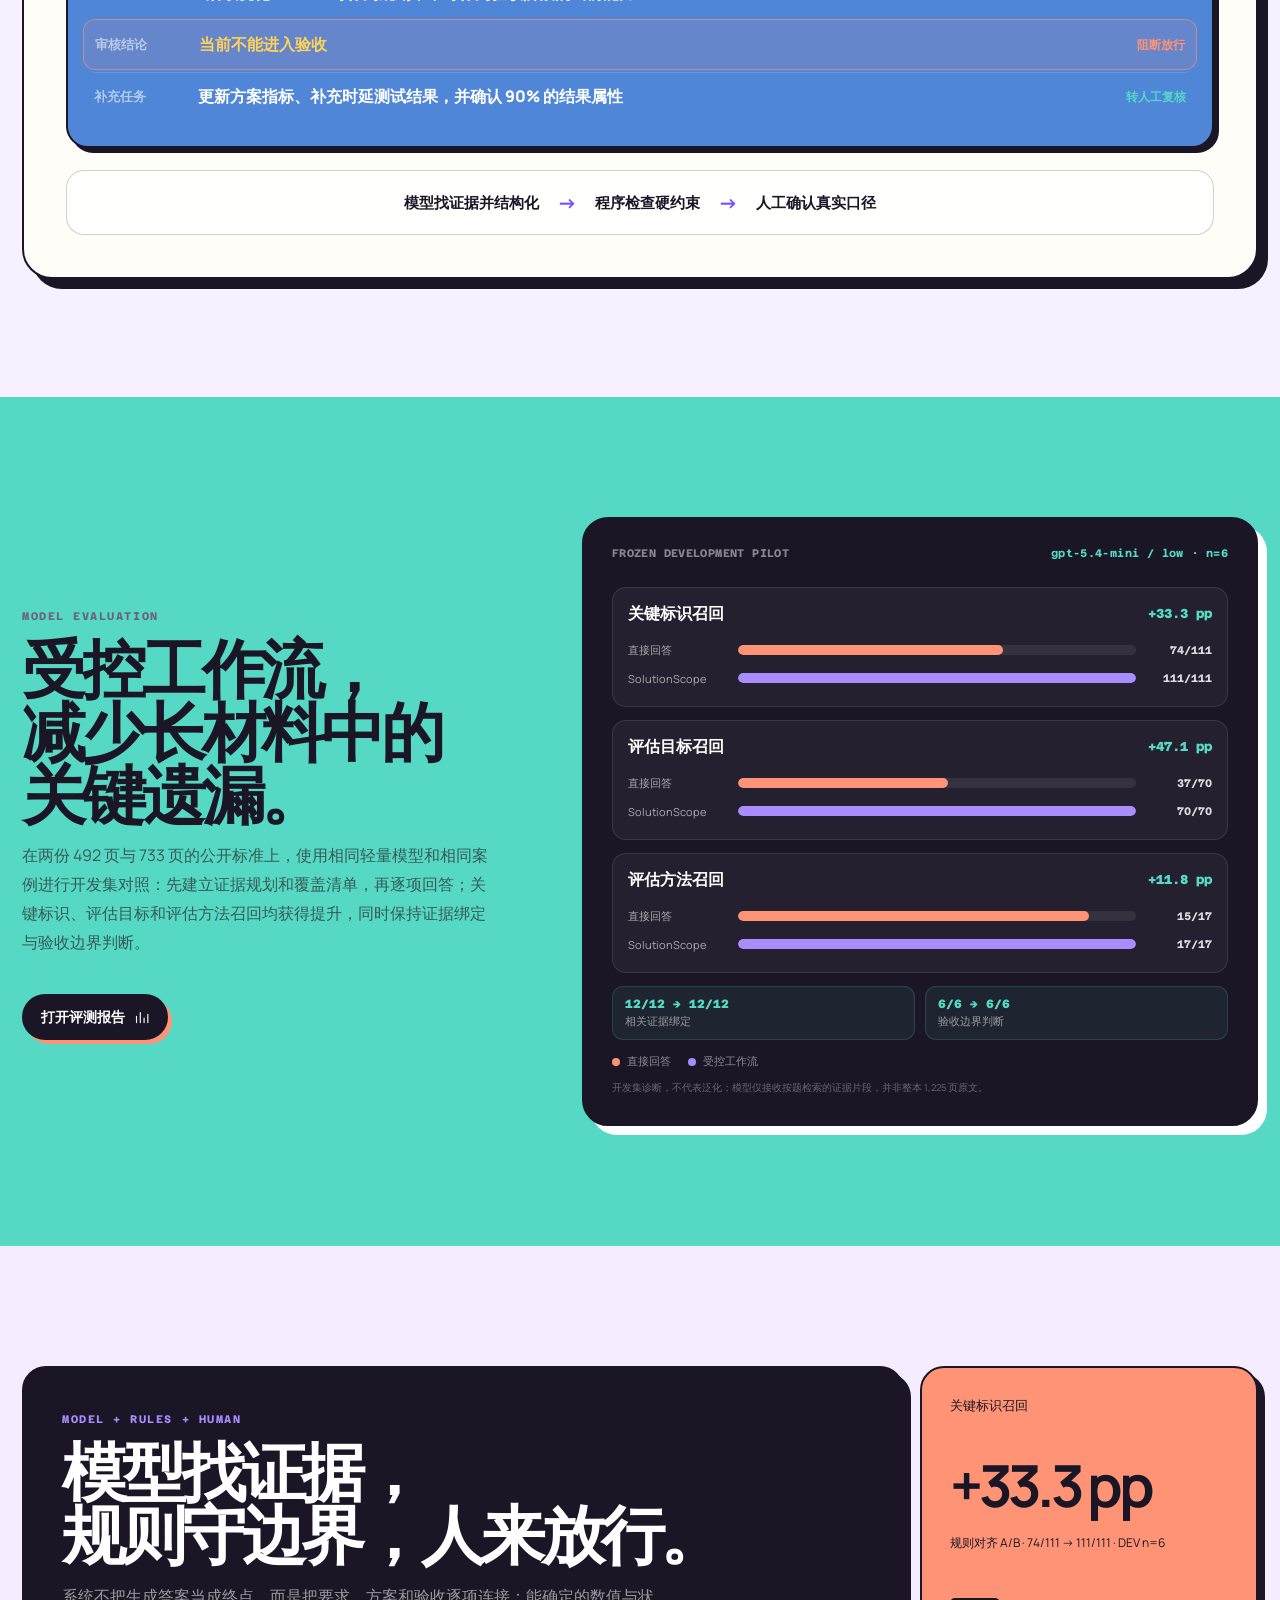
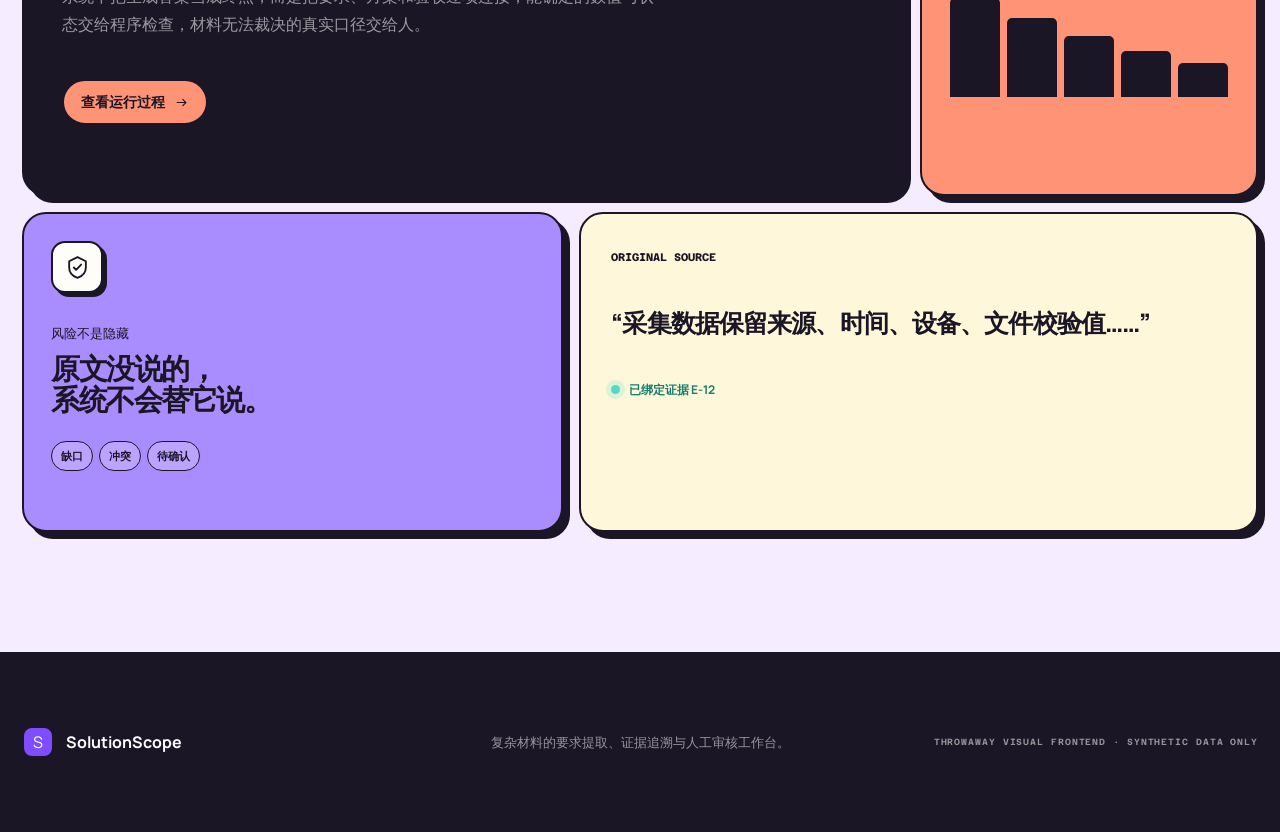
==== commit f407c3a0: "Lead product demo with a concrete review case" ====
--- a/docs/index.html
+++ b/docs/index.html
@@ -8,6 +8,7 @@
     <title>SolutionScope — 技术材料审核工作台</title>
     <link rel="icon" href="data:," />
     <link rel="stylesheet" href="styles.css?v=story-sequence-20260825" />
+    <link rel="stylesheet" href="product-story.css?v=20260927" />
   </head>
   <body>
     <!-- 本地审核原型：默认使用脱敏合成数据，可导入 Skill 生成的审核包。 -->
@@ -16,7 +17,7 @@
     <script src="fixture.js"></script>
     <script src="payload.js"></script>
     <script src="state.js"></script>
-    <script src="app.js?v=story-sequence-20260825"></script>
+    <script src="app.js?v=product-story-20260927"></script>
     <script src="runtime.js?v=manual-review-20260810"></script>
   </body>
 </html>
--- a/docs/styles.css
+++ b/docs/styles.css
@@ -131,6 +131,10 @@
 .boundary-expansion-arrow { align-self: center; display: grid; justify-items: center; gap: 14px; color: var(--violet); }
 .boundary-expansion-arrow span { max-width: 82px; font-size: 13px; line-height: 1.25; text-align: center; font-weight: 900; }
 .boundary-expansion-arrow b { width: 58px; height: 58px; display: grid; place-items: center; color: var(--ink); border: var(--border); border-radius: 50%; background: var(--mint); box-shadow: 4px 4px 0 var(--ink); font-size: 28px; }
+.boundary-case-heading { margin-top: 58px; display: grid; grid-template-columns: minmax(0,1.12fr) minmax(340px,.88fr); align-items: end; gap: 42px; padding-top: 34px; border-top: 1.5px solid rgba(27,22,38,.2); }
+.boundary-case-heading .eyebrow { grid-column: 1/-1; }
+.boundary-case-heading h3 { margin: -18px 0 0; font-size: clamp(36px,4.35vw,64px); line-height: .98; letter-spacing: -.06em; }
+.boundary-case-heading p { margin: 0; color: var(--muted); font-size: 17px; line-height: 1.7; }
 .boundary-capability-grid { margin-top: 28px; display: grid; grid-template-columns: repeat(4,minmax(0,1fr)); gap: 13px; }
 .boundary-capability-grid article { min-height: 230px; padding: 22px; display: flex; flex-direction: column; border: 1.7px solid var(--ink); border-radius: 20px; box-shadow: 4px 4px 0 var(--ink); background: var(--white); }
 .boundary-capability-grid article:nth-child(1) { color: #fff; background: #55515e; }
@@ -192,6 +196,10 @@
 .decision-roles span { display: block; color: #7a7082; font: 700 9px/1.2 "Azeret Mono", monospace; letter-spacing: .09em; }
 .decision-roles b { display: block; margin-top: 5px; font-size: 18px; }
 .decision-roles p { margin: 8px 0 0; color: var(--muted); font-size: 14px; line-height: 1.52; }
+.boundary-change-strip { margin-top: 20px; padding: 22px 24px; display: grid; grid-template-columns: minmax(260px,.68fr) minmax(0,1.32fr); align-items: center; gap: 26px; border: 1.7px solid var(--ink); border-radius: 18px; background: var(--yellow); box-shadow: 4px 4px 0 var(--ink); }
+.boundary-change-strip div span { display: block; color: rgba(27,22,38,.58); font: 800 9px/1.2 "Azeret Mono", monospace; letter-spacing: .09em; }
+.boundary-change-strip div b { display: block; margin-top: 6px; font-size: 20px; }
+.boundary-change-strip p { margin: 0; font-size: 15px; line-height: 1.62; }
 .section-heading { margin-bottom: 46px; display: grid; grid-template-columns: 1.25fr .75fr; align-items: end; gap: 60px; }
 .section-heading h2, .story-main h2, .evaluation-copy h2 { margin: 12px 0 0; font-size: clamp(44px, 5vw, 72px); line-height: .98; letter-spacing: -.065em; }
 .section-heading p { margin: 0; color: var(--muted); font-size: 14px; line-height: 1.8; }
@@ -604,6 +612,8 @@
   .boundary-expansion-arrow b { transform: rotate(90deg); }
   .boundary-capability-grid { grid-template-columns: repeat(2,minmax(0,1fr)); }
   .rag-source-triplet, .decision-roles { grid-template-columns: 1fr; }
+  .boundary-case-heading, .boundary-change-strip { grid-template-columns: 1fr; }
+  .boundary-case-heading h3 { margin-top: -10px; }
   .rag-source-card { min-height: 174px; }
   .workspace-grid { grid-template-columns: 190px minmax(0,1fr); }
   .review-panel { grid-column: 1/-1; border-top: 1px solid rgba(32,26,46,.1); border-left: 0; }
@@ -660,6 +670,14 @@
 .footer > span { font-size: 9px; }
 .prototype-toast { font-size: 13px; }
 
+/* README capture mode: preserve the product UI while removing sticky browser-like chrome. */
+.readme-capture .topbar,
+.readme-capture .prototype-toast,
+.readme-capture #codex-browser-sidebar-comments-root { display: none !important; }
+.readme-capture .reveal { opacity: 1 !important; transform: none !important; }
+body.readme-capture { scrollbar-width: none; }
+body.readme-capture::-webkit-scrollbar { display: none; }
+
 @media (max-width: 760px) {
   .hero-content > p { font-size: 16px; }
   .section-heading p, .story-main p, .evaluation-copy p { font-size: 15px; }
--- a/docs/product-story.css
+++ b/docs/product-story.css
@@ -0,0 +1,2 @@
+.scope-intro{min-height:0;padding:132px max(24px,calc((100vw - 1240px)/2)) 48px;display:grid;grid-template-columns:1.15fr 1fr;gap:48px;align-items:center;overflow:visible}.scope-intro h1{font-size:clamp(36px,4.4vw,62px);line-height:1.25;letter-spacing:-.035em;margin:20px 0}.scope-intro h1 em{font-style:normal;color:#7540df}.scope-intro-copy>p{font-size:18px;line-height:1.85;color:#62586c}.scope-intro .hero-actions{justify-content:flex-start;flex-wrap:wrap;margin:24px 0 18px}.scope-intro .scope-demo-note{font-size:14px;line-height:1.7}.scope-mini-case{border:2px solid #272032;background:#fff;border-radius:18px;box-shadow:8px 8px 0 #ba9cf0;padding:26px;transform:rotate(1deg)}.scope-case-label{display:flex;justify-content:space-between;gap:10px;font-size:13px;color:#755399}.scope-mini-case h2{font-size:29px;line-height:1.4;margin:18px 0}.scope-mini-case dl{margin:0}.scope-mini-case dl>div{display:flex;align-items:baseline;gap:14px;padding:14px 0;border-top:1px solid #e4d9ef}.scope-mini-case dt{font-size:14px;color:#765992;flex-shrink:0}.scope-mini-case dd{font-size:16px;margin:0;line-height:1.6}.scope-mini-case dd strong{color:#6a36ca;font-size:23px}.scope-case-result{background:#ffebe2;border-left:4px solid #d07346;padding:16px;margin:10px 0 20px}.scope-case-result b{font-size:20px}.scope-case-result p{font-size:15px;line-height:1.7;margin:8px 0 0}.scope-mini-case>a{color:#674198;font-size:15px;font-weight:700}.scope-journey,.scope-role-strip{max-width:1240px;margin:20px auto 40px;display:grid;grid-template-columns:repeat(3,1fr);gap:24px;padding:0 24px}.scope-journey>a{display:block;border-top:3px solid #9366dd;padding:20px 0;color:#292035}.scope-journey span,.scope-role-strip span{font-size:13px;color:#70578f;font-weight:700}.scope-journey h3{font-size:22px;line-height:1.45;margin:12px 0}.scope-journey p,.scope-role-strip p{font-size:16px;line-height:1.75;color:#6c6174;margin:10px 0 16px}.scope-journey b{color:#6840ae;font-size:15px}.scope-role-strip{background:#ece4fb;padding:24px;border-radius:18px;margin-bottom:30px}.scope-role-strip b{display:block;font-size:21px;margin-top:10px}.scope-role-strip p{margin-bottom:0}.product-section{padding-top:30px}.scope-journey a:focus-visible,.scope-mini-case>a:focus-visible{outline:3px solid #7d4dff;outline-offset:5px}#review-workbench,#coverage-matrix,#evaluation-report,#rag-boundary{scroll-margin-top:100px}@media(max-width:800px){.scope-intro{grid-template-columns:1fr;gap:26px;padding:110px 22px 30px}.scope-intro h1{font-size:40px}.scope-intro-copy>p{font-size:16px}.scope-mini-case{transform:none;padding:22px;margin-right:7px}.scope-journey,.scope-role-strip{grid-template-columns:1fr;gap:16px;margin-inline:22px;padding:0}.scope-role-strip{padding:22px}.scope-journey>a{padding:16px 0}.scope-role-strip>div+div{border-top:1px solid #d0bfeb;padding-top:16px}.scope-mini-case h2{font-size:26px}.scope-intro .hero-actions{align-items:flex-start}.product-section{padding-top:14px}}
+@media(max-width:800px){.product-section{overflow:hidden}.demo-stack{width:100%;overflow-x:auto;overscroll-behavior-x:contain}.demo-stack>.demo-block{width:816px;max-width:none}.demo-block-heading{min-width:0}}
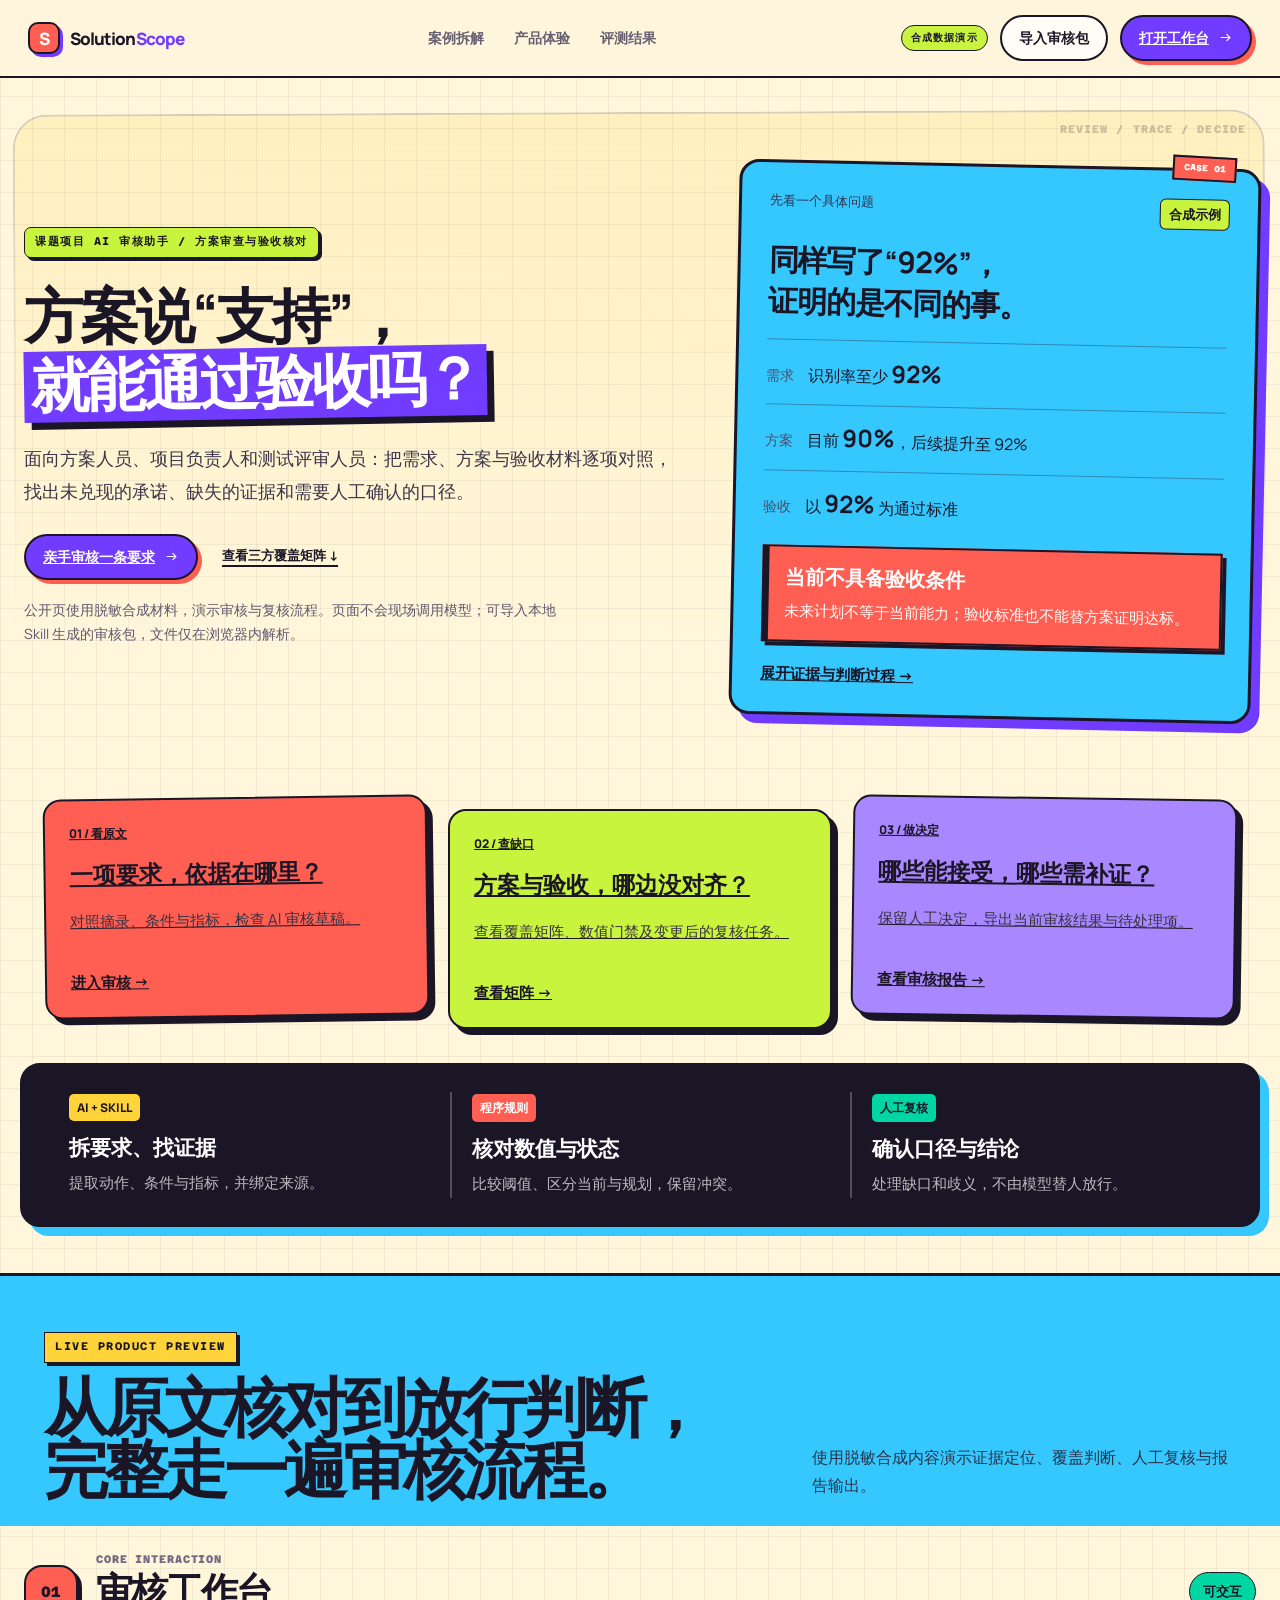
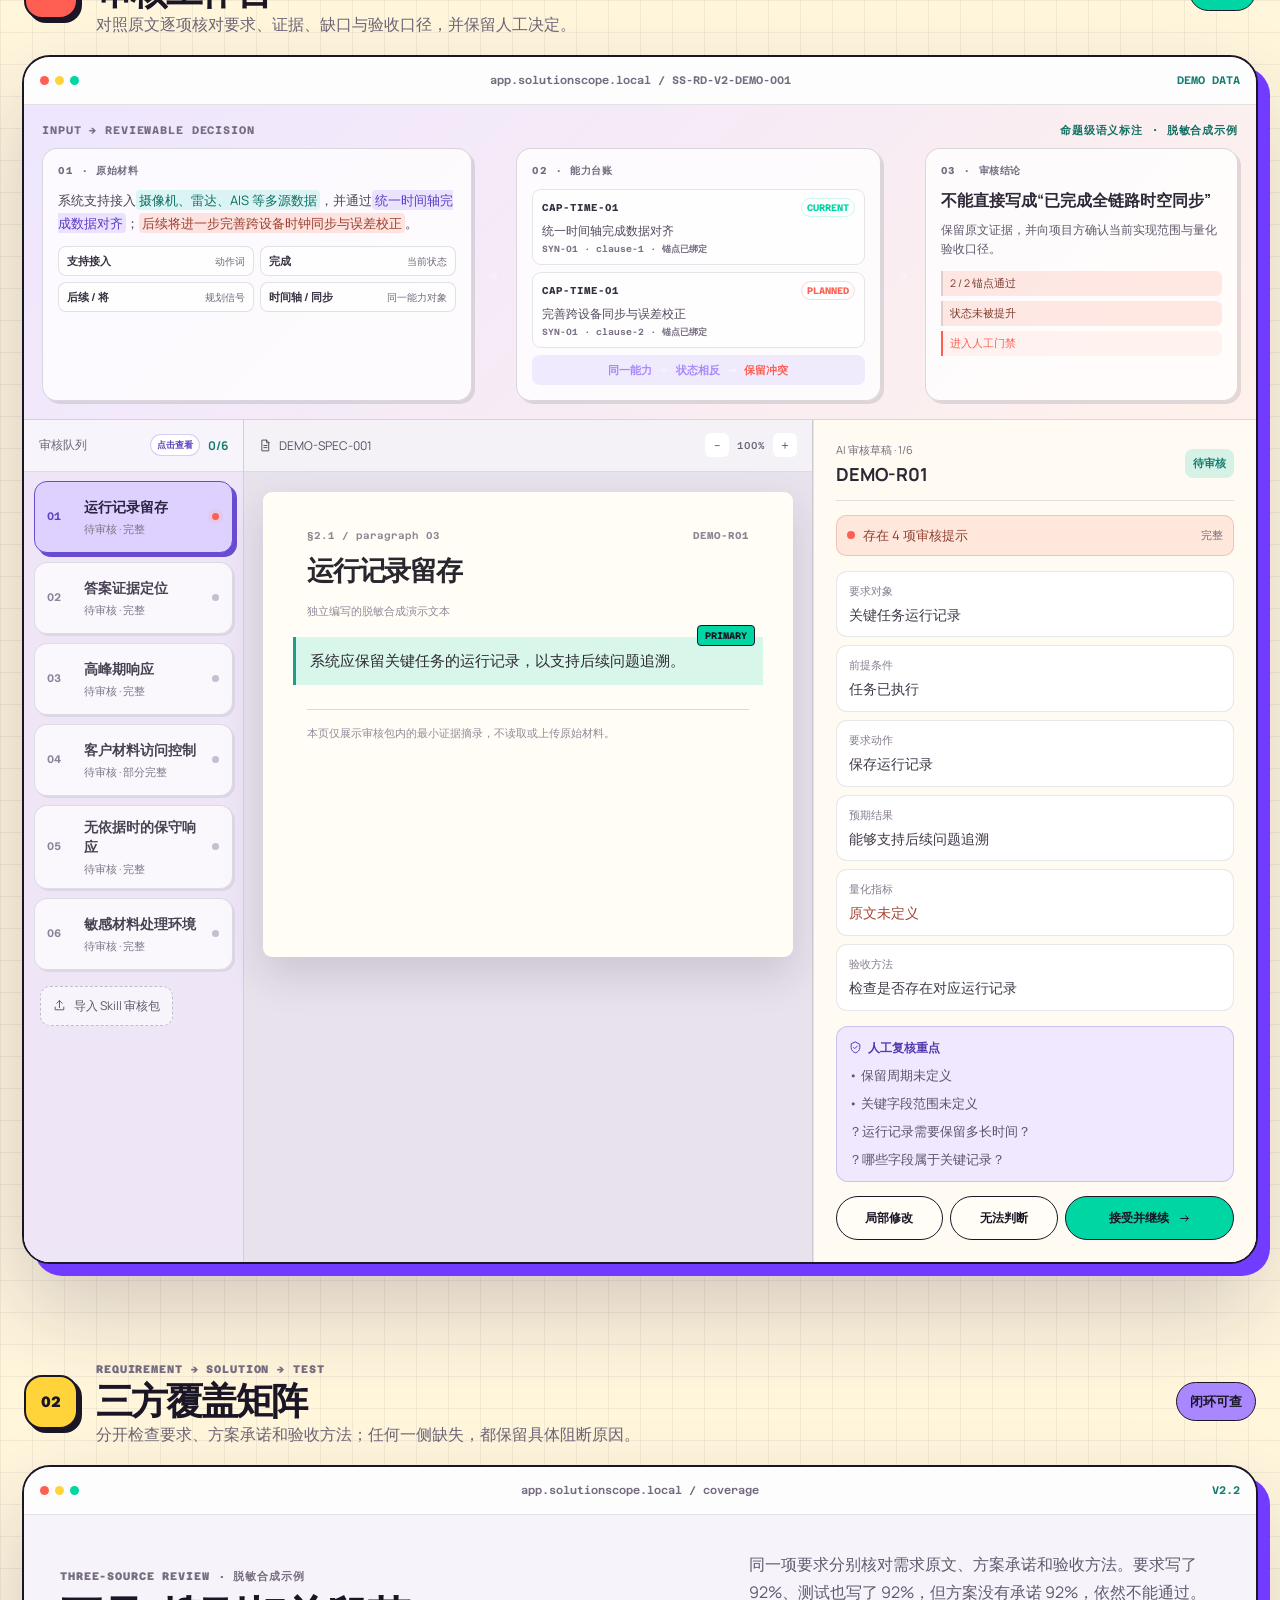
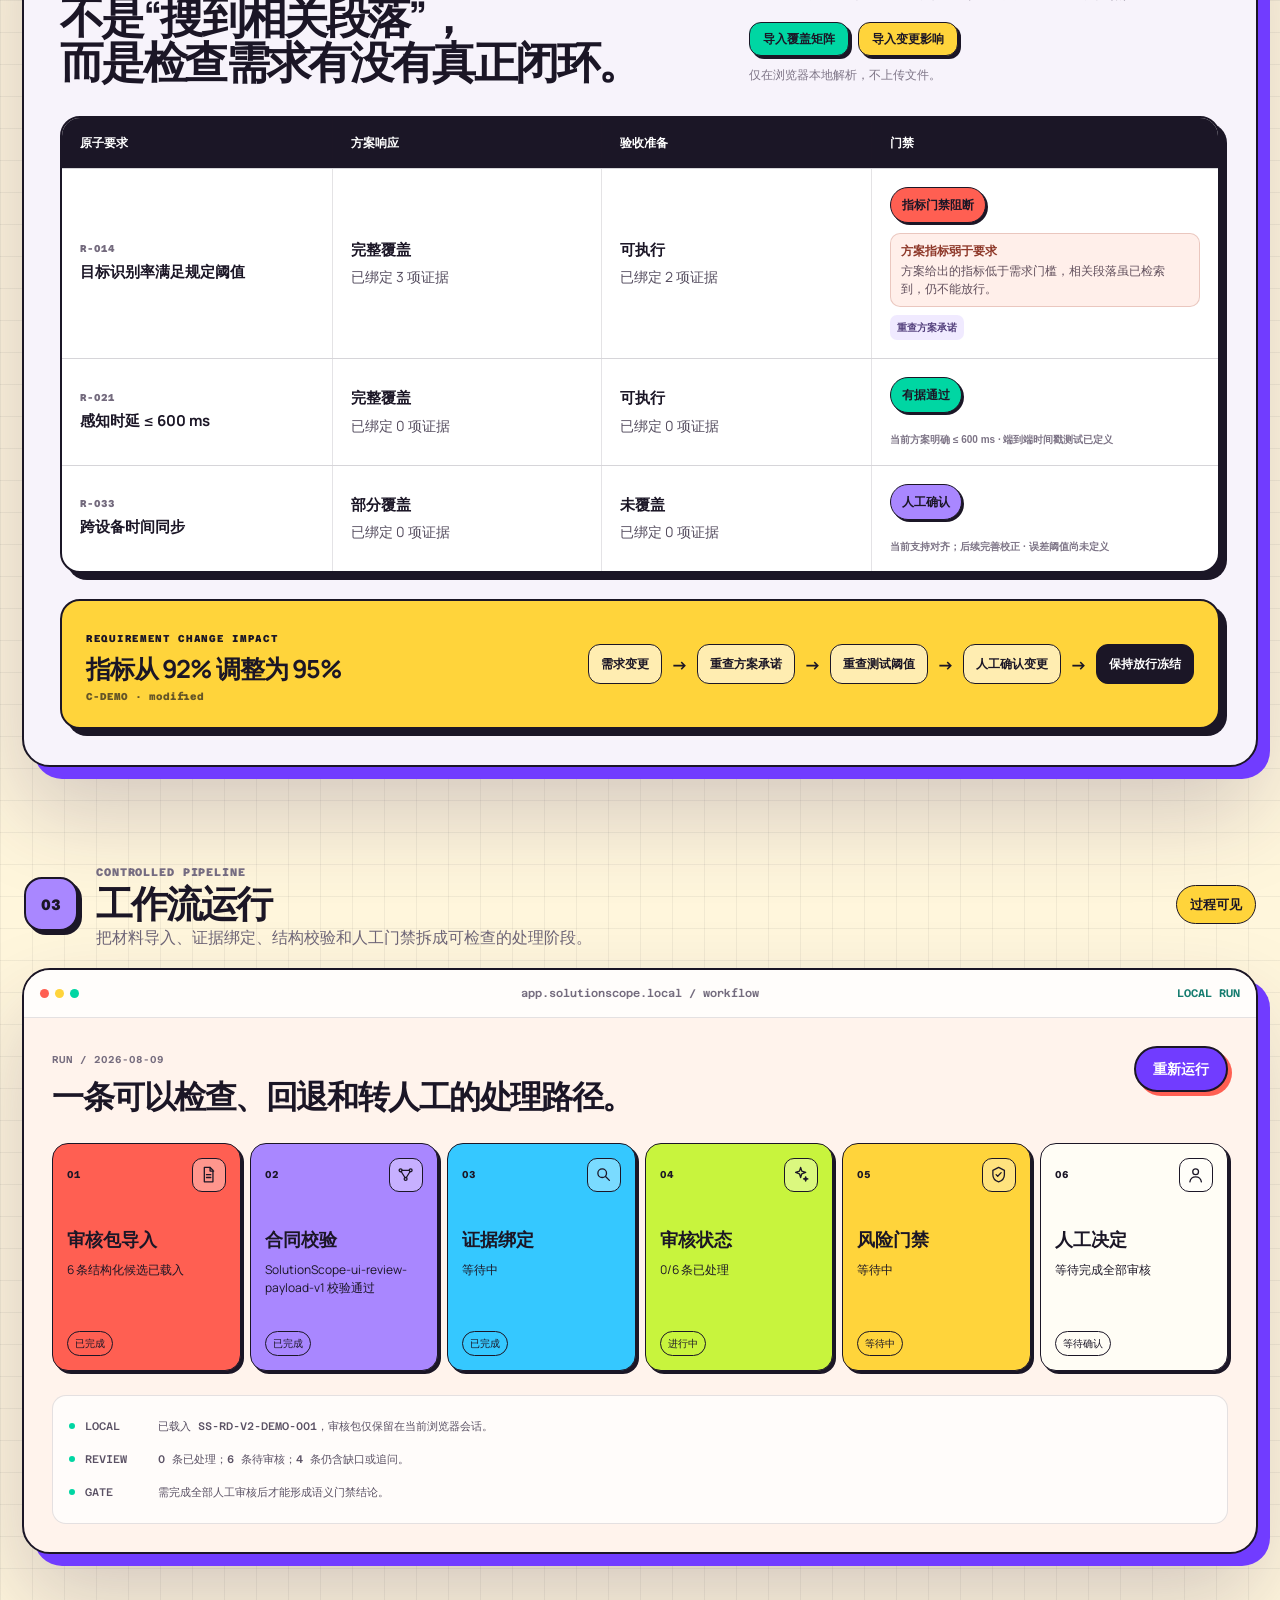
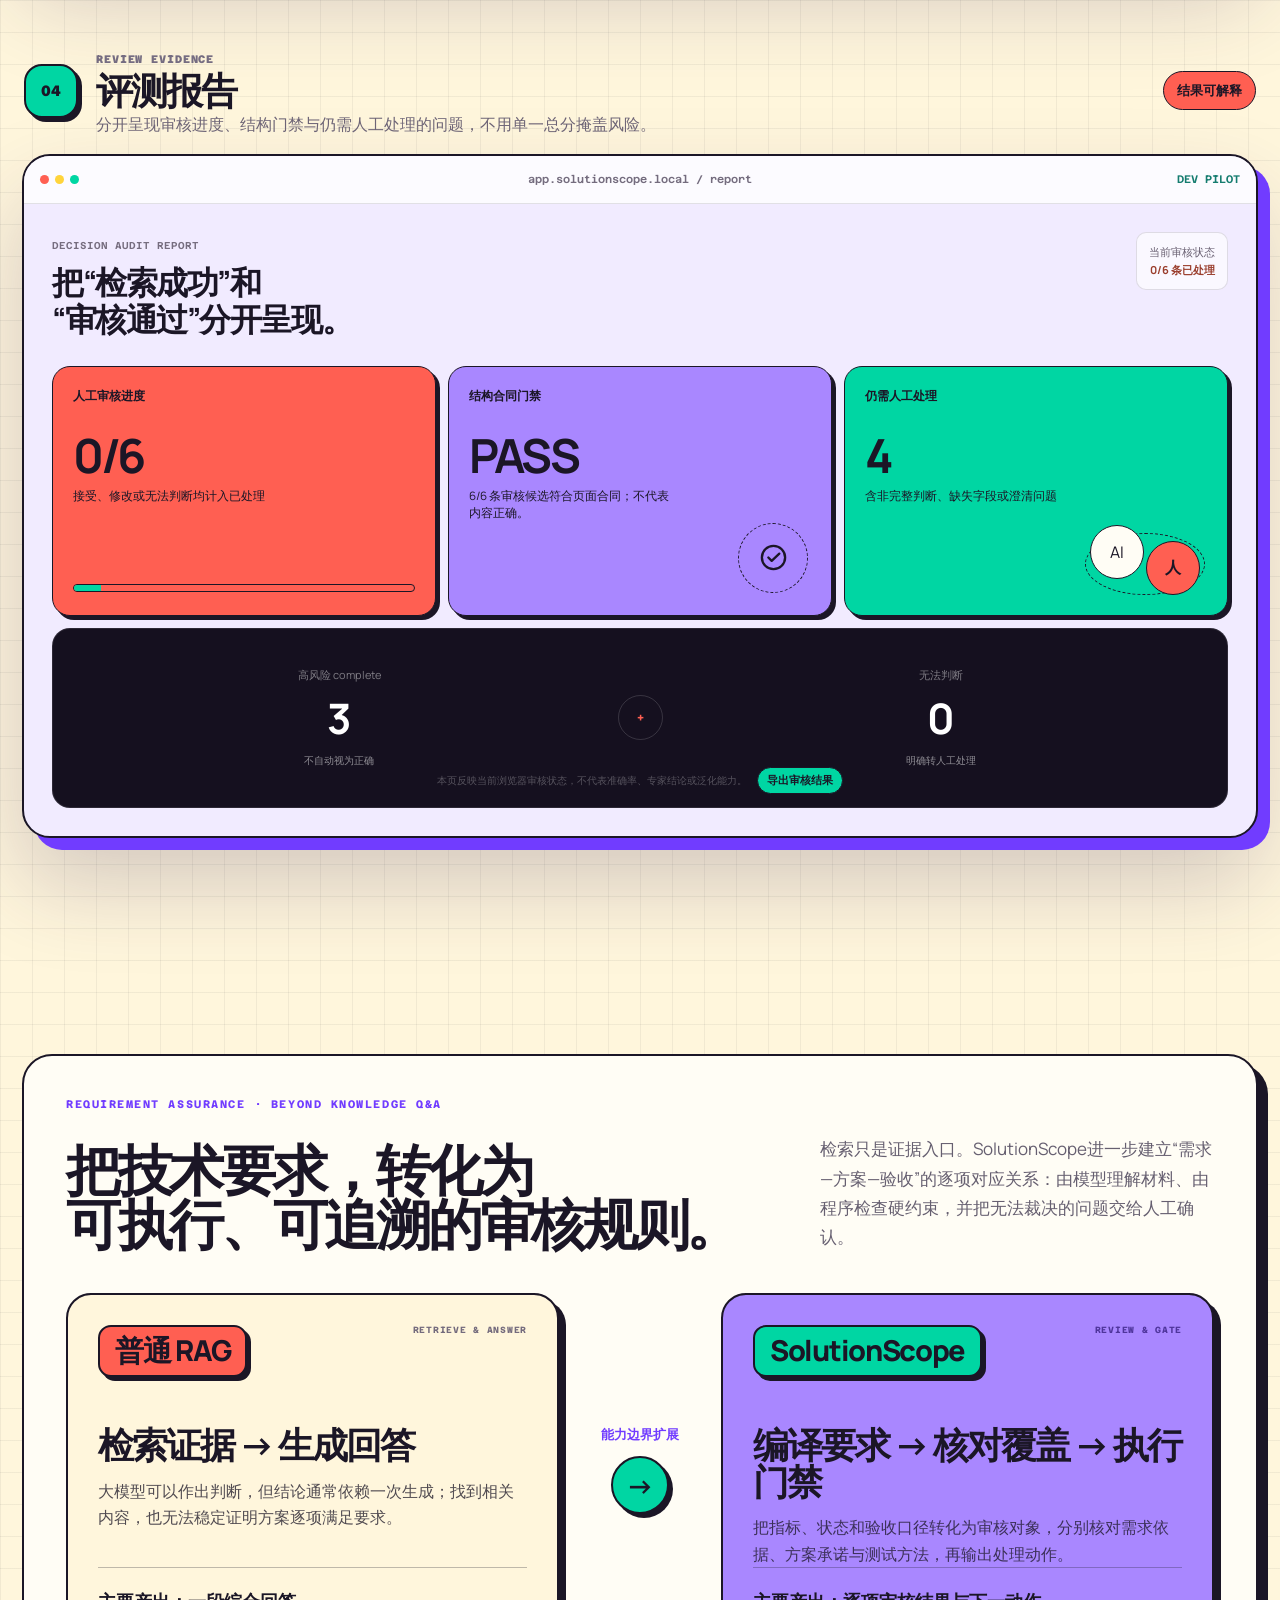
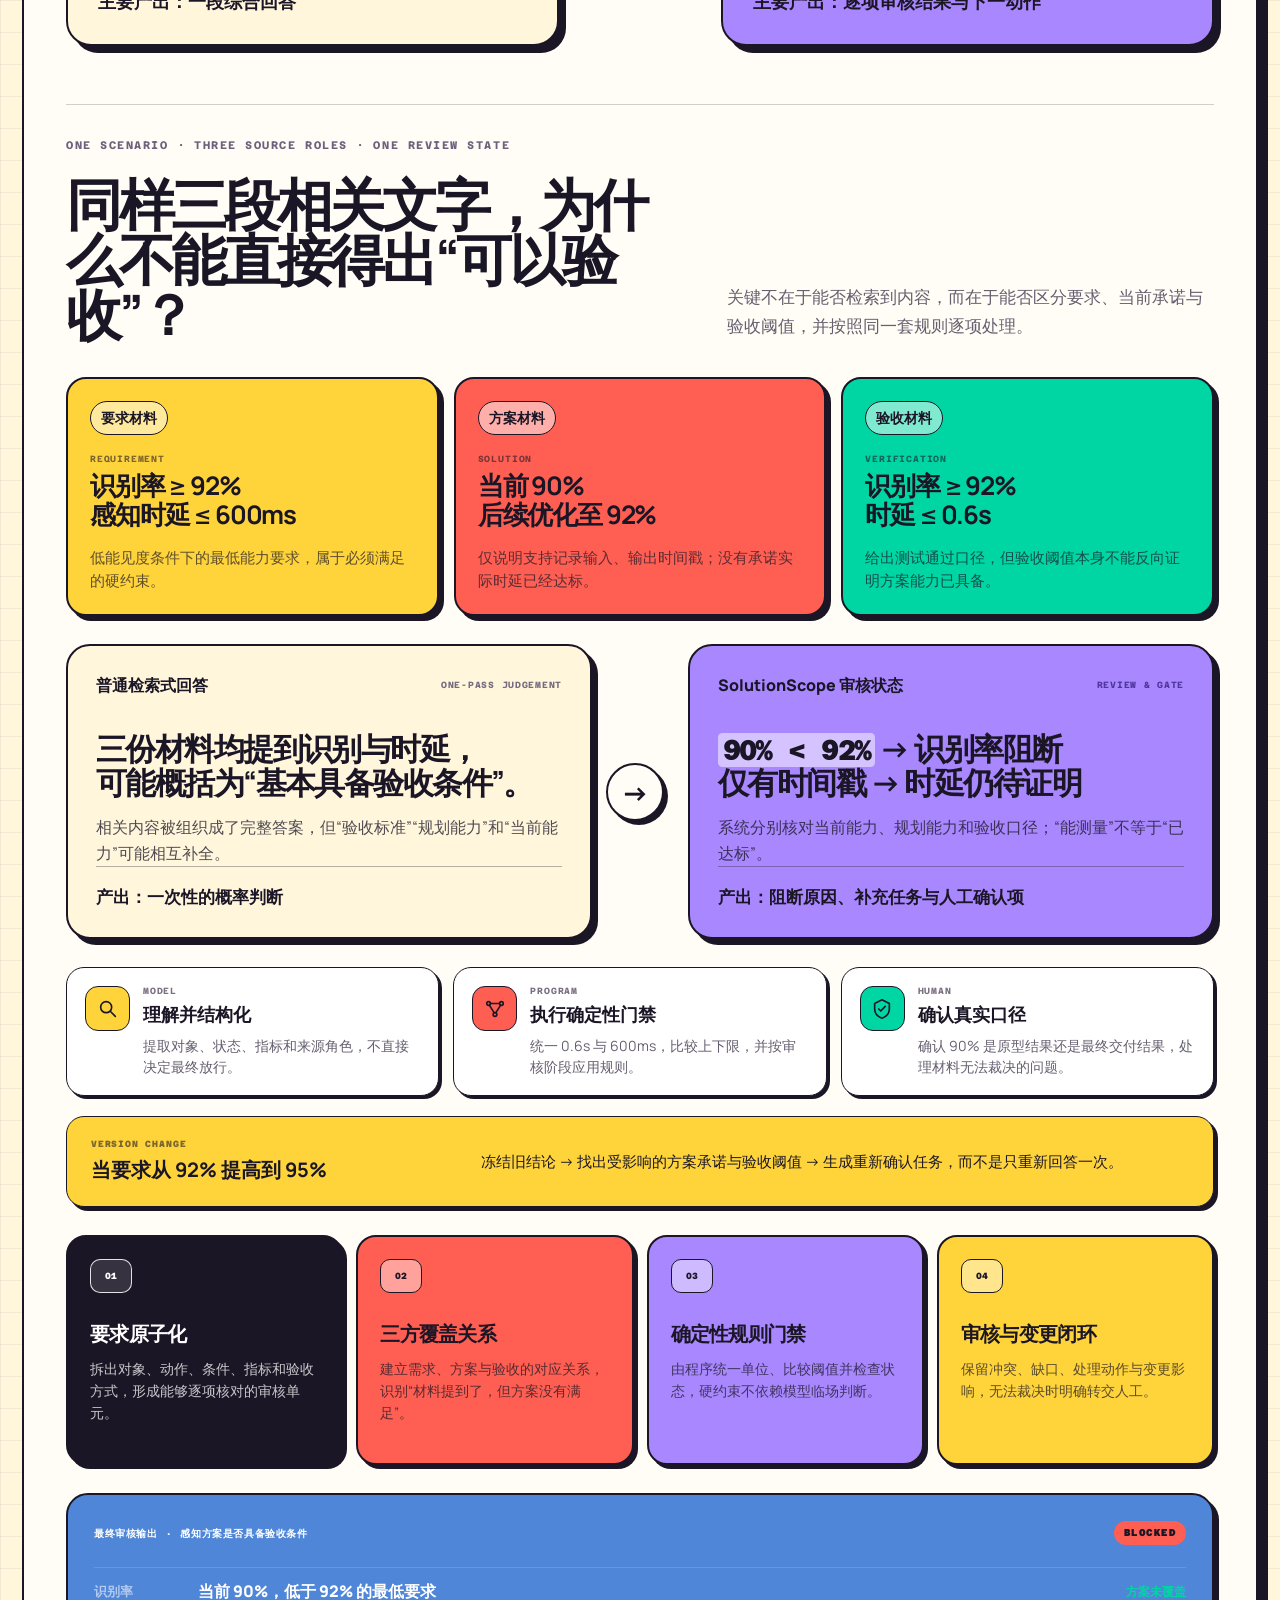
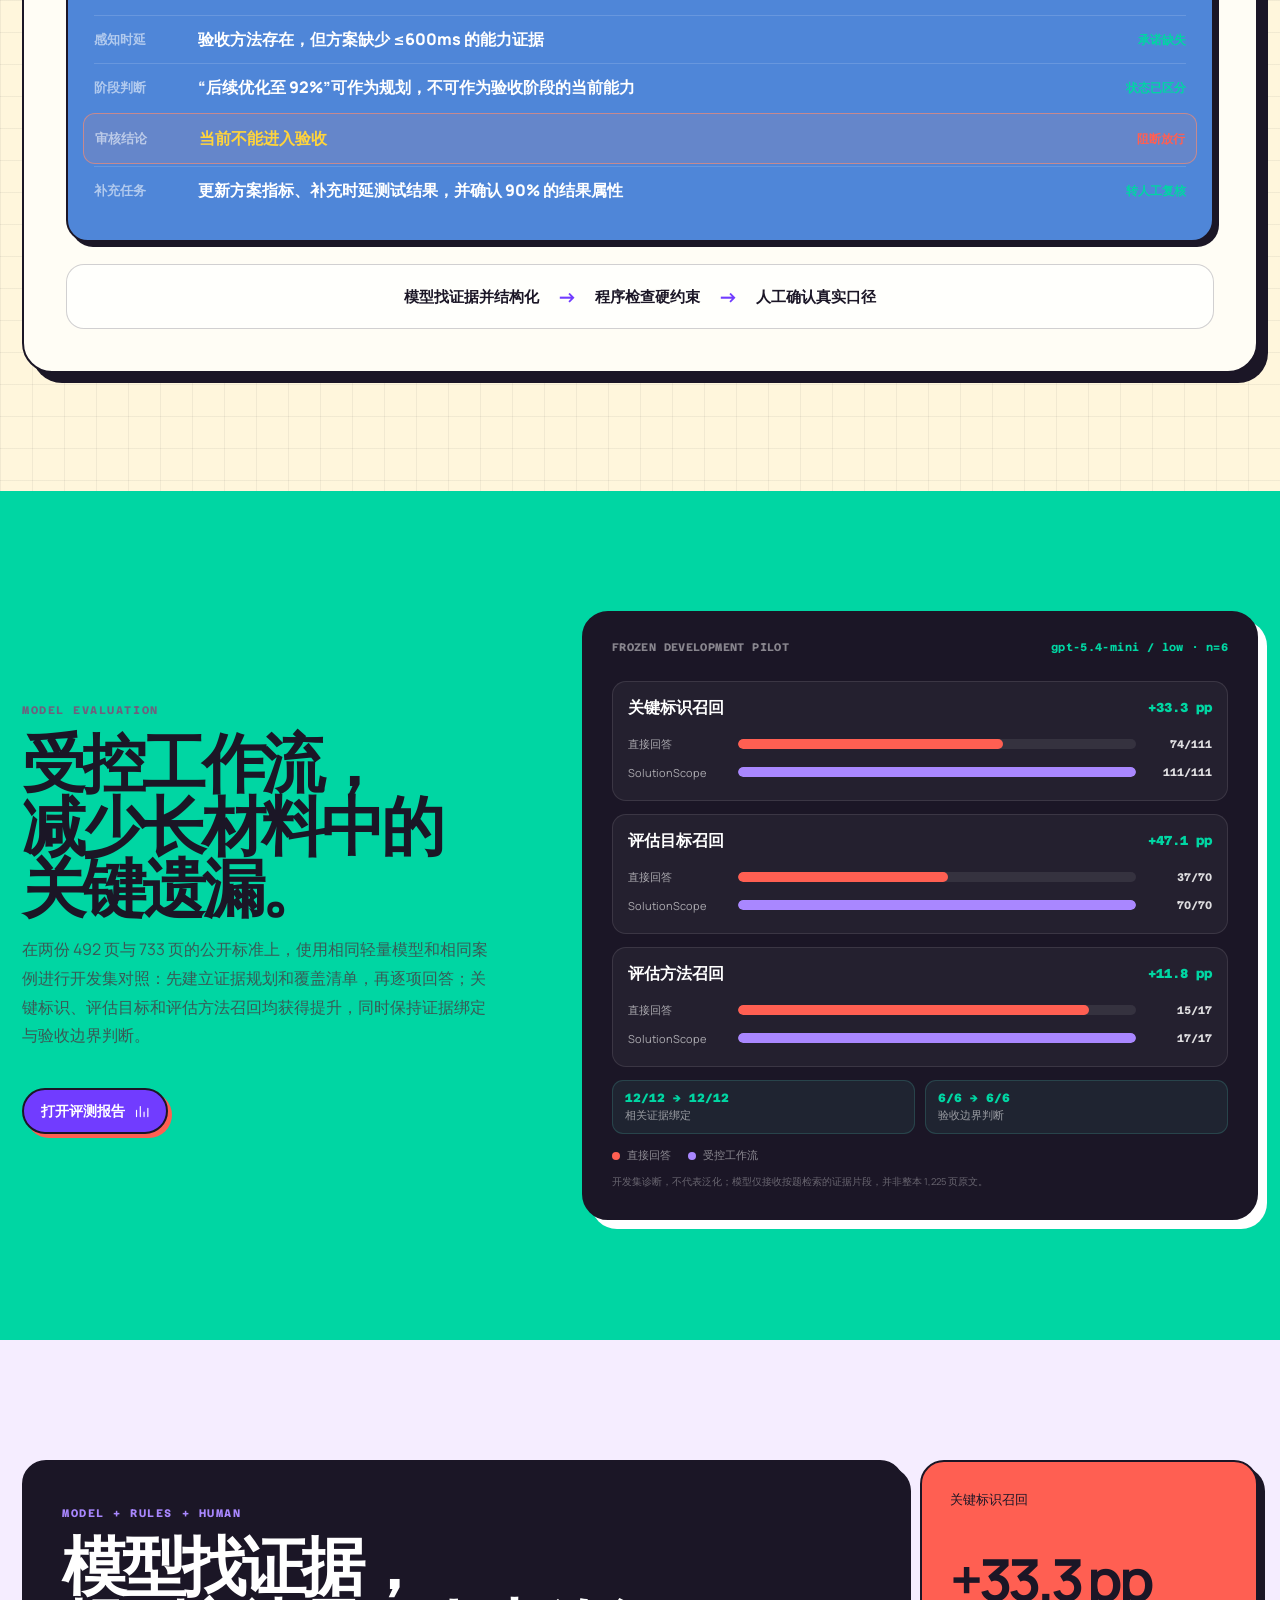
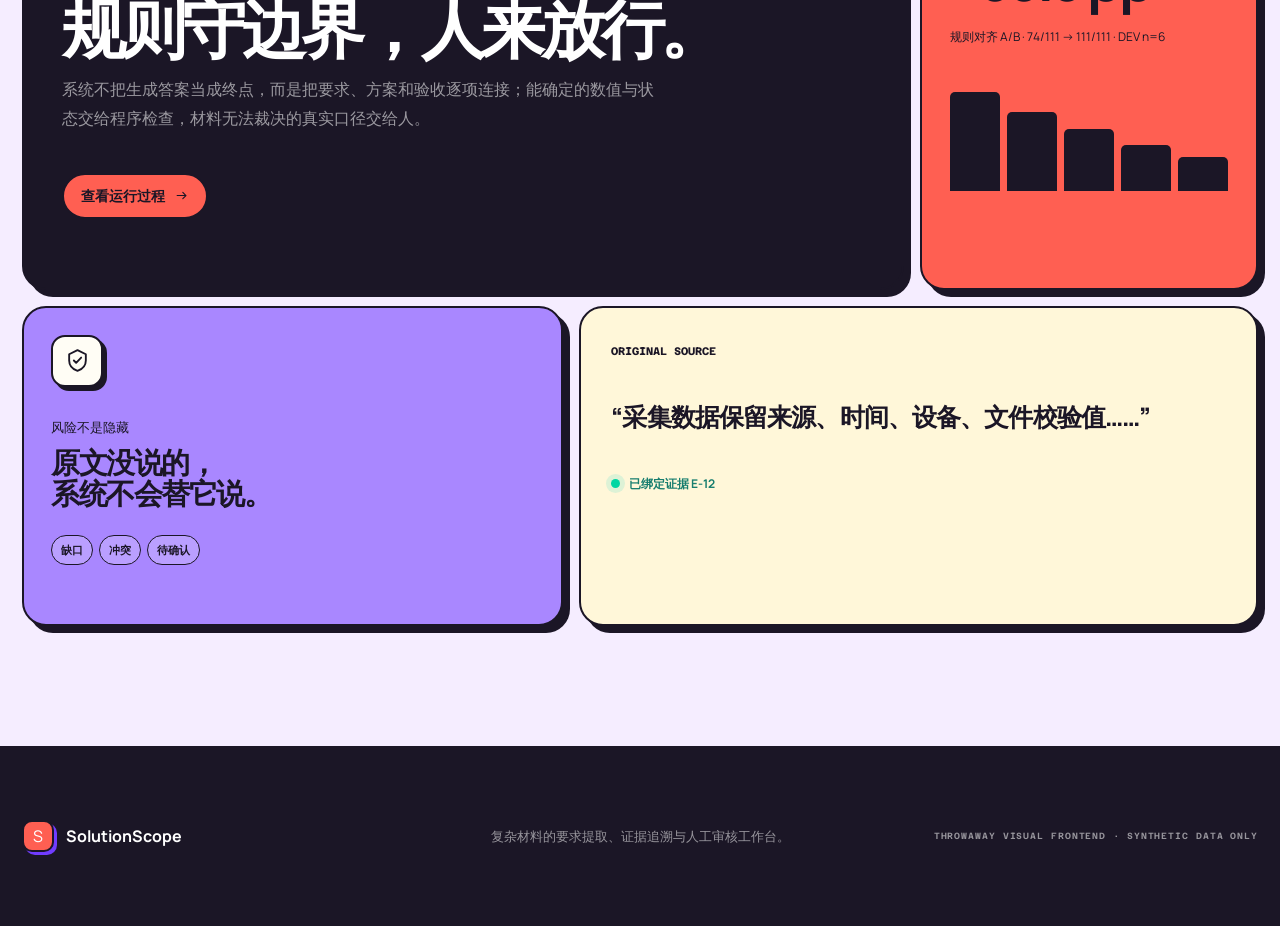
==== commit b9063b5a: "Add vibrant review editorial styling" ====
--- a/docs/index.html
+++ b/docs/index.html
@@ -8,7 +8,7 @@
     <title>SolutionScope — 技术材料审核工作台</title>
     <link rel="icon" href="data:," />
     <link rel="stylesheet" href="styles.css?v=story-sequence-20260825" />
-    <link rel="stylesheet" href="product-story.css?v=20260927" />
+    <link rel="stylesheet" href="product-story.css?v=20260927-expressive" />
   </head>
   <body>
     <!-- 本地审核原型：默认使用脱敏合成数据，可导入 Skill 生成的审核包。 -->
--- a/docs/product-story.css
+++ b/docs/product-story.css
@@ -1,2 +1,88 @@
-.scope-intro{min-height:0;padding:132px max(24px,calc((100vw - 1240px)/2)) 48px;display:grid;grid-template-columns:1.15fr 1fr;gap:48px;align-items:center;overflow:visible}.scope-intro h1{font-size:clamp(36px,4.4vw,62px);line-height:1.25;letter-spacing:-.035em;margin:20px 0}.scope-intro h1 em{font-style:normal;color:#7540df}.scope-intro-copy>p{font-size:18px;line-height:1.85;color:#62586c}.scope-intro .hero-actions{justify-content:flex-start;flex-wrap:wrap;margin:24px 0 18px}.scope-intro .scope-demo-note{font-size:14px;line-height:1.7}.scope-mini-case{border:2px solid #272032;background:#fff;border-radius:18px;box-shadow:8px 8px 0 #ba9cf0;padding:26px;transform:rotate(1deg)}.scope-case-label{display:flex;justify-content:space-between;gap:10px;font-size:13px;color:#755399}.scope-mini-case h2{font-size:29px;line-height:1.4;margin:18px 0}.scope-mini-case dl{margin:0}.scope-mini-case dl>div{display:flex;align-items:baseline;gap:14px;padding:14px 0;border-top:1px solid #e4d9ef}.scope-mini-case dt{font-size:14px;color:#765992;flex-shrink:0}.scope-mini-case dd{font-size:16px;margin:0;line-height:1.6}.scope-mini-case dd strong{color:#6a36ca;font-size:23px}.scope-case-result{background:#ffebe2;border-left:4px solid #d07346;padding:16px;margin:10px 0 20px}.scope-case-result b{font-size:20px}.scope-case-result p{font-size:15px;line-height:1.7;margin:8px 0 0}.scope-mini-case>a{color:#674198;font-size:15px;font-weight:700}.scope-journey,.scope-role-strip{max-width:1240px;margin:20px auto 40px;display:grid;grid-template-columns:repeat(3,1fr);gap:24px;padding:0 24px}.scope-journey>a{display:block;border-top:3px solid #9366dd;padding:20px 0;color:#292035}.scope-journey span,.scope-role-strip span{font-size:13px;color:#70578f;font-weight:700}.scope-journey h3{font-size:22px;line-height:1.45;margin:12px 0}.scope-journey p,.scope-role-strip p{font-size:16px;line-height:1.75;color:#6c6174;margin:10px 0 16px}.scope-journey b{color:#6840ae;font-size:15px}.scope-role-strip{background:#ece4fb;padding:24px;border-radius:18px;margin-bottom:30px}.scope-role-strip b{display:block;font-size:21px;margin-top:10px}.scope-role-strip p{margin-bottom:0}.product-section{padding-top:30px}.scope-journey a:focus-visible,.scope-mini-case>a:focus-visible{outline:3px solid #7d4dff;outline-offset:5px}#review-workbench,#coverage-matrix,#evaluation-report,#rag-boundary{scroll-margin-top:100px}@media(max-width:800px){.scope-intro{grid-template-columns:1fr;gap:26px;padding:110px 22px 30px}.scope-intro h1{font-size:40px}.scope-intro-copy>p{font-size:16px}.scope-mini-case{transform:none;padding:22px;margin-right:7px}.scope-journey,.scope-role-strip{grid-template-columns:1fr;gap:16px;margin-inline:22px;padding:0}.scope-role-strip{padding:22px}.scope-journey>a{padding:16px 0}.scope-role-strip>div+div{border-top:1px solid #d0bfeb;padding-top:16px}.scope-mini-case h2{font-size:26px}.scope-intro .hero-actions{align-items:flex-start}.product-section{padding-top:14px}}
-@media(max-width:800px){.product-section{overflow:hidden}.demo-stack{width:100%;overflow-x:auto;overscroll-behavior-x:contain}.demo-stack>.demo-block{width:816px;max-width:none}.demo-block-heading{min-width:0}}
+:root { --paper:#fff6dc; --white:#fffdf5; --violet:#713cff; --violet-soft:#a987ff; --coral:#ff5f52; --mint:#00d6a3; --cyan:#35c8ff; --lime:#c8f43d; --yellow:#ffd43b; }
+body { background:linear-gradient(rgb(27 22 38 / 6%) 1px,transparent 1px),linear-gradient(90deg,rgb(27 22 38 / 6%) 1px,transparent 1px),var(--paper); background-size:32px 32px; }
+.topbar { border-bottom:2px solid var(--ink); background:rgb(255 246 220 / 90%); }
+.logo-mark { background:var(--coral); box-shadow:3px 3px 0 var(--violet); }
+.logo em { color:var(--violet); }
+.prototype-badge { border:1.5px solid var(--ink); background:var(--lime); color:var(--ink); }
+.button-dark { background:var(--violet); box-shadow:4px 4px 0 var(--coral); }
+.scope-intro { position:relative; min-height:0; padding:86px max(24px,calc((100vw - 1240px)/2)) 54px; display:grid; grid-template-columns:1.12fr .88fr; gap:46px; align-items:center; overflow:visible; }
+.scope-intro::before { content:""; position:absolute; z-index:-1; inset:34px max(14px,calc((100vw - 1320px)/2)) 12px; border:2px solid var(--ink); border-radius:34px; background:var(--yellow); box-shadow:12px 12px 0 var(--coral); transform:rotate(-.25deg); }
+.scope-intro::after { content:"REVIEW / TRACE / DECIDE"; position:absolute; top:46px; right:max(34px,calc((100vw - 1240px)/2)); color:rgb(27 22 38 / 22%); font:800 11px/1 "Azeret Mono",monospace; letter-spacing:.1em; }
+.scope-intro-copy { position:relative; z-index:1; padding:22px 0 18px; }
+.scope-intro .eyebrow { display:inline-flex; padding:7px 10px; border:1.5px solid var(--ink); border-radius:7px; background:var(--lime); color:var(--ink); box-shadow:3px 3px 0 var(--ink); }
+.scope-intro h1 { margin:24px 0; font-size:clamp(40px,4.6vw,66px); line-height:1.12; letter-spacing:-.05em; }
+.scope-intro h1 em { display:inline-block; padding:0 .12em .08em; color:#fff; background:var(--violet); box-shadow:7px 7px 0 var(--ink); font-style:normal; transform:rotate(-1deg); }
+.scope-intro-copy>p { max-width:39em; color:#3d3549; font-size:18px; line-height:1.82; }
+.scope-intro .hero-actions { justify-content:flex-start; flex-wrap:wrap; margin:26px 0 18px; }
+.scope-intro .text-link { border-bottom:2px solid currentColor; font-size:13px; }
+.scope-intro .scope-demo-note { color:#61576c; font-size:14px; line-height:1.7; }
+.scope-mini-case { position:relative; z-index:1; padding:28px; border:3px solid var(--ink); border-radius:20px; background:var(--cyan); box-shadow:9px 9px 0 var(--violet); transform:rotate(1.2deg); }
+.scope-mini-case::before { content:"CASE 01"; position:absolute; top:-15px; right:22px; padding:6px 9px; border:2px solid var(--ink); background:var(--coral); color:#fff; font:800 9px/1 "Azeret Mono",monospace; transform:rotate(2deg); }
+.scope-case-label { display:flex; justify-content:space-between; gap:10px; color:#2f3452; font-size:13px; }
+.scope-case-label b { padding:5px 8px; border:1.5px solid var(--ink); border-radius:6px; background:var(--lime); color:var(--ink); }
+.scope-mini-case h2 { margin:18px 0; font-size:30px; line-height:1.35; letter-spacing:-.035em; }
+.scope-mini-case dl { margin:0; }
+.scope-mini-case dl>div { display:flex; align-items:baseline; gap:14px; padding:13px 0; border-top:1.5px solid rgb(27 22 38 / 34%); }
+.scope-mini-case dt { flex-shrink:0; color:#46506a; font-size:14px; }
+.scope-mini-case dd { margin:0; font-size:16px; line-height:1.6; }
+.scope-mini-case dd strong { color:var(--ink); font-size:24px; }
+.scope-case-result { margin:10px 0 20px; padding:16px; border:2px solid var(--ink); border-left-width:7px; background:var(--coral); color:#fff; box-shadow:4px 4px 0 var(--ink); }
+.scope-case-result b { font-size:20px; }
+.scope-case-result p { margin:8px 0 0; font-size:15px; line-height:1.65; }
+.scope-mini-case>a { color:var(--ink); font-size:15px; font-weight:850; }
+.scope-journey,.scope-role-strip { max-width:1240px; margin:24px auto 46px; display:grid; grid-template-columns:repeat(3,1fr); gap:20px; padding:0 24px; }
+.scope-journey>a { min-height:220px; display:flex; flex-direction:column; padding:24px; border:2px solid var(--ink); border-radius:18px; background:var(--coral); box-shadow:6px 6px 0 var(--ink); color:var(--ink); }
+.scope-journey>a:nth-child(1) { transform:rotate(-.8deg); }
+.scope-journey>a:nth-child(2) { background:var(--lime); transform:translateY(12px); }
+.scope-journey>a:nth-child(3) { background:var(--violet-soft); transform:rotate(.8deg); }
+.scope-journey span,.scope-role-strip span { color:var(--ink); font-size:12px; font-weight:850; }
+.scope-journey h3 { margin:16px 0 10px; font-size:23px; line-height:1.38; }
+.scope-journey p,.scope-role-strip p { margin:8px 0 18px; color:#383241; font-size:15px; line-height:1.7; }
+.scope-journey b { margin-top:auto; color:var(--ink); font-size:15px; }
+.scope-role-strip { padding:26px; border:3px solid var(--ink); border-radius:20px; background:var(--ink); box-shadow:9px 9px 0 var(--cyan); color:#fff; }
+.scope-role-strip>div { padding:2px 20px; border-left:2px solid rgb(255 255 255 / 24%); }
+.scope-role-strip>div:first-child { border-left:0; }
+.scope-role-strip span { display:inline-flex; padding:5px 8px; border-radius:5px; background:var(--yellow); }
+.scope-role-strip>div:nth-child(2) span { background:var(--coral); color:#fff; }
+.scope-role-strip>div:nth-child(3) span { background:var(--mint); }
+.scope-role-strip b { display:block; margin-top:12px; font-size:21px; }
+.scope-role-strip p { margin-bottom:0; color:rgb(255 255 255 / 70%); }
+.product-section { margin-top:34px; padding-top:56px; border-top:3px solid var(--ink); background:linear-gradient(180deg,var(--cyan) 0 250px,transparent 250px); }
+.product-section .section-heading { width:min(1380px,calc(100% - 44px)); margin-inline:auto; }
+.product-section .section-heading .eyebrow { display:inline-flex; width:fit-content; padding:7px 10px; border:1.5px solid var(--ink); background:var(--yellow); box-shadow:3px 3px 0 var(--ink); color:var(--ink); }
+.product-section .section-heading p { color:#293249; }
+.product-shell { box-shadow:12px 12px 0 var(--violet),0 45px 90px rgb(55 35 93 / 22%); }
+.rag-boundary-lead { position:relative; }
+.boundary-flow-card,.decision-card,.rag-source-card,.boundary-capability-grid article { border-width:2px; }
+.boundary-scope-card,.decision-scope { background:var(--violet-soft); }
+.boundary-rag-card,.decision-rag { background:#fff6dc; }
+.boundary-capability-grid article:nth-child(1) { background:var(--ink); }
+.boundary-capability-grid article:nth-child(2) { background:var(--coral); }
+.boundary-capability-grid article:nth-child(3) { background:var(--violet-soft); }
+.boundary-capability-grid article:nth-child(4) { background:var(--yellow); }
+.source-requirement { background:var(--yellow); }
+.source-solution { background:var(--coral); }
+.source-verification { background:var(--mint); }
+.scope-journey a:focus-visible,.scope-mini-case>a:focus-visible,.scope-intro a:focus-visible { outline:4px solid var(--violet); outline-offset:5px; }
+#review-workbench,#coverage-matrix,#evaluation-report,#rag-boundary { scroll-margin-top:100px; }
+@media(max-width:800px) {
+  .scope-intro { grid-template-columns:1fr; gap:28px; padding:82px 22px 40px; }
+  .scope-intro::before { inset:28px 10px 10px; border-radius:23px; box-shadow:7px 7px 0 var(--coral); }
+  .scope-intro::after { display:none; }
+  .scope-intro h1 { font-size:41px; }
+  .scope-intro h1 em { box-shadow:4px 4px 0 var(--ink); }
+  .scope-intro-copy>p { font-size:16px; }
+  .scope-mini-case { margin-right:5px; padding:22px; transform:rotate(.4deg); }
+  .scope-mini-case h2 { font-size:26px; }
+  .scope-journey,.scope-role-strip { grid-template-columns:1fr; gap:16px; margin-inline:22px; padding:0; }
+  .scope-journey>a:nth-child(n) { min-height:0; transform:none; }
+  .scope-role-strip { padding:22px; }
+  .scope-role-strip>div { padding:18px 0; border-top:1px solid rgb(255 255 255 / 20%); border-left:0; }
+  .scope-role-strip>div:first-child { padding-top:0; border-top:0; }
+  .scope-role-strip>div:last-child { padding-bottom:0; }
+  .scope-intro .hero-actions { align-items:flex-start; }
+  .product-section { padding-top:34px; overflow:hidden; background-size:auto 210px; }
+  .demo-stack { width:100%; overflow-x:auto; overscroll-behavior-x:contain; }
+  .demo-stack>.demo-block { width:816px; max-width:none; }
+  .demo-block-heading { min-width:0; }
+}
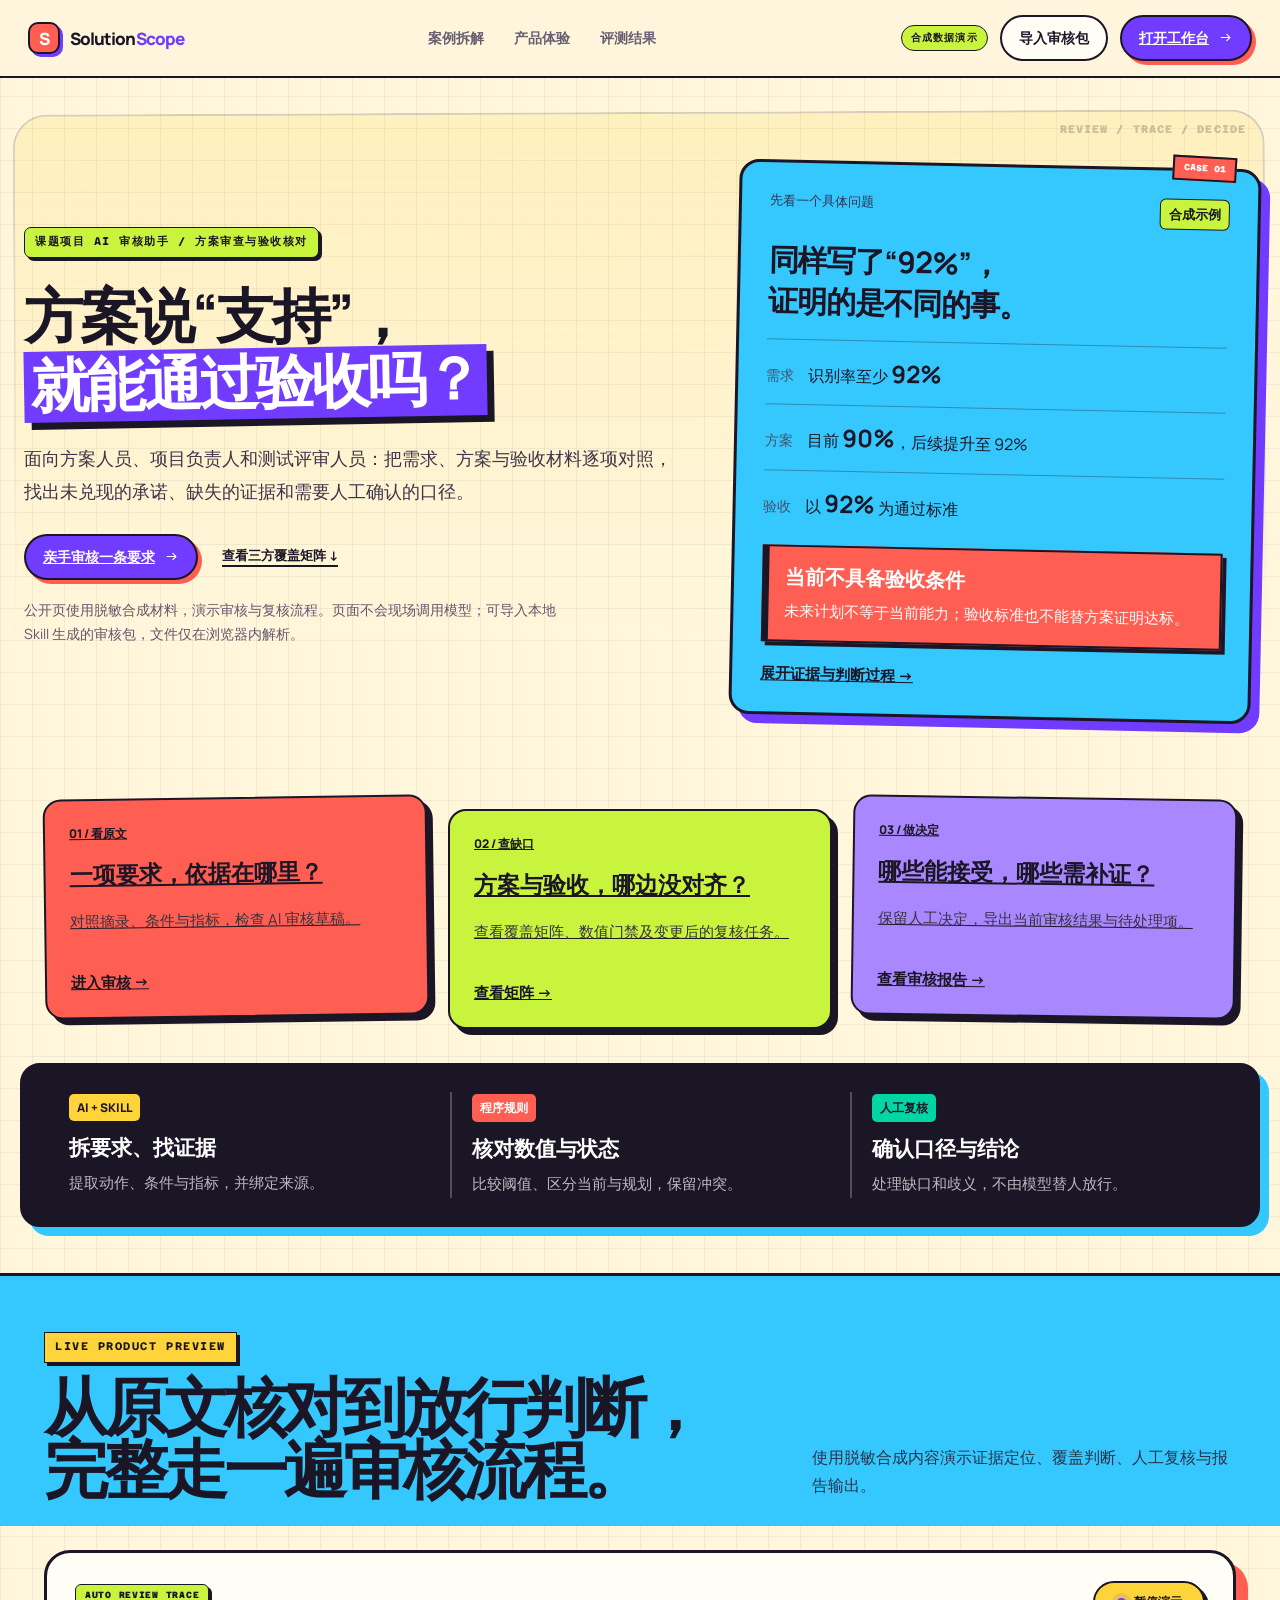
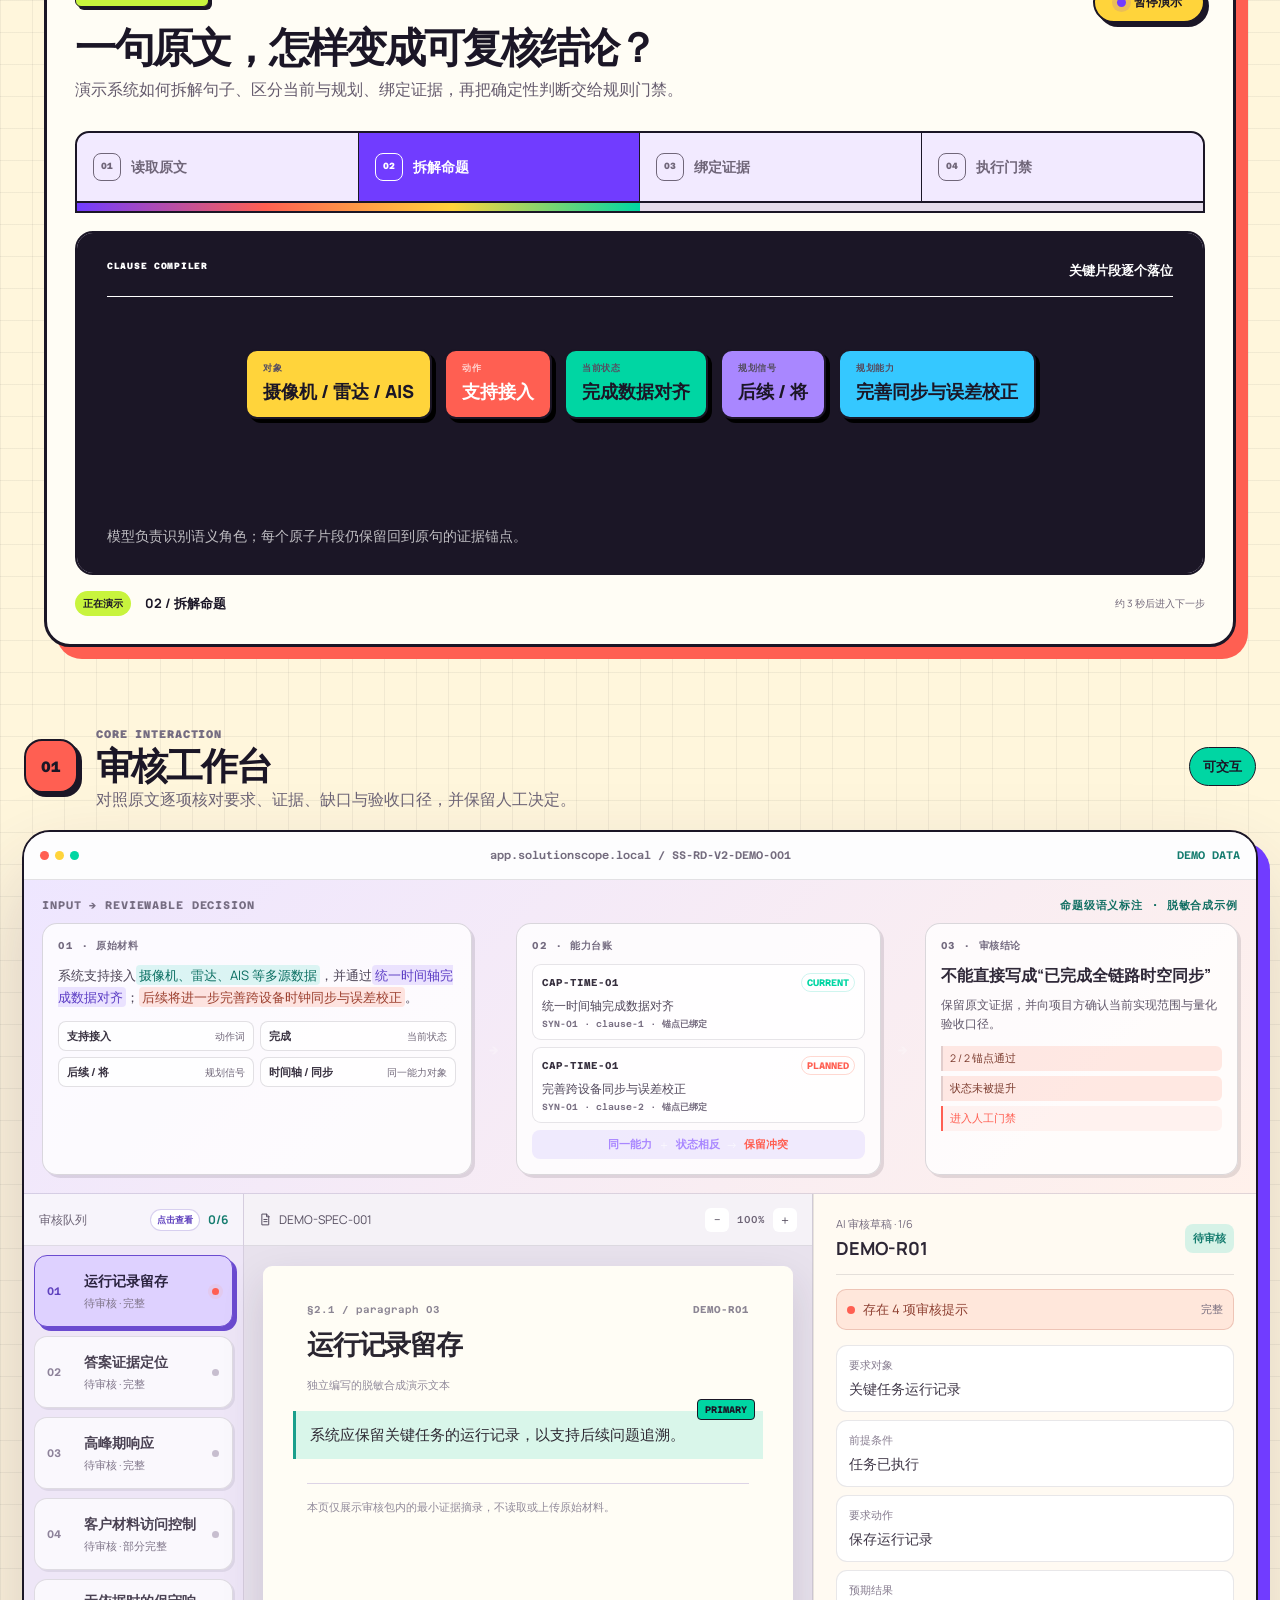
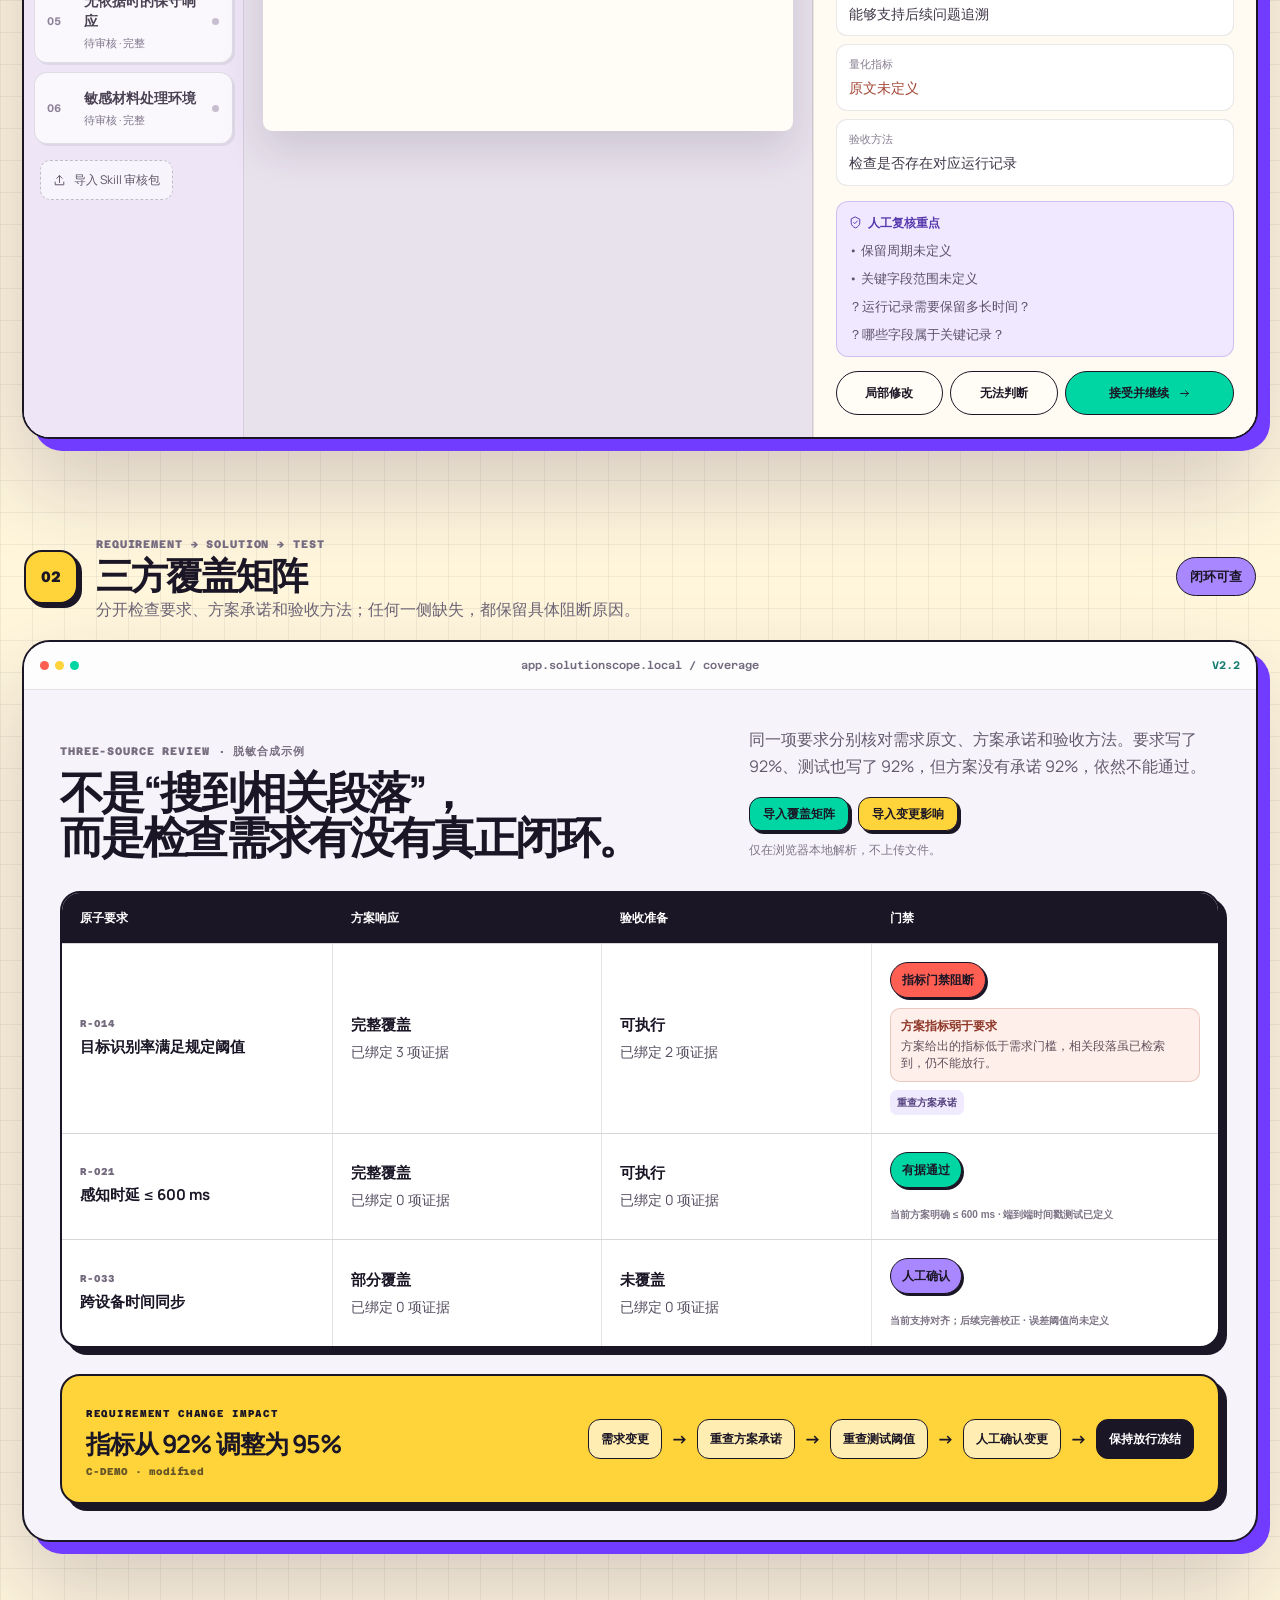
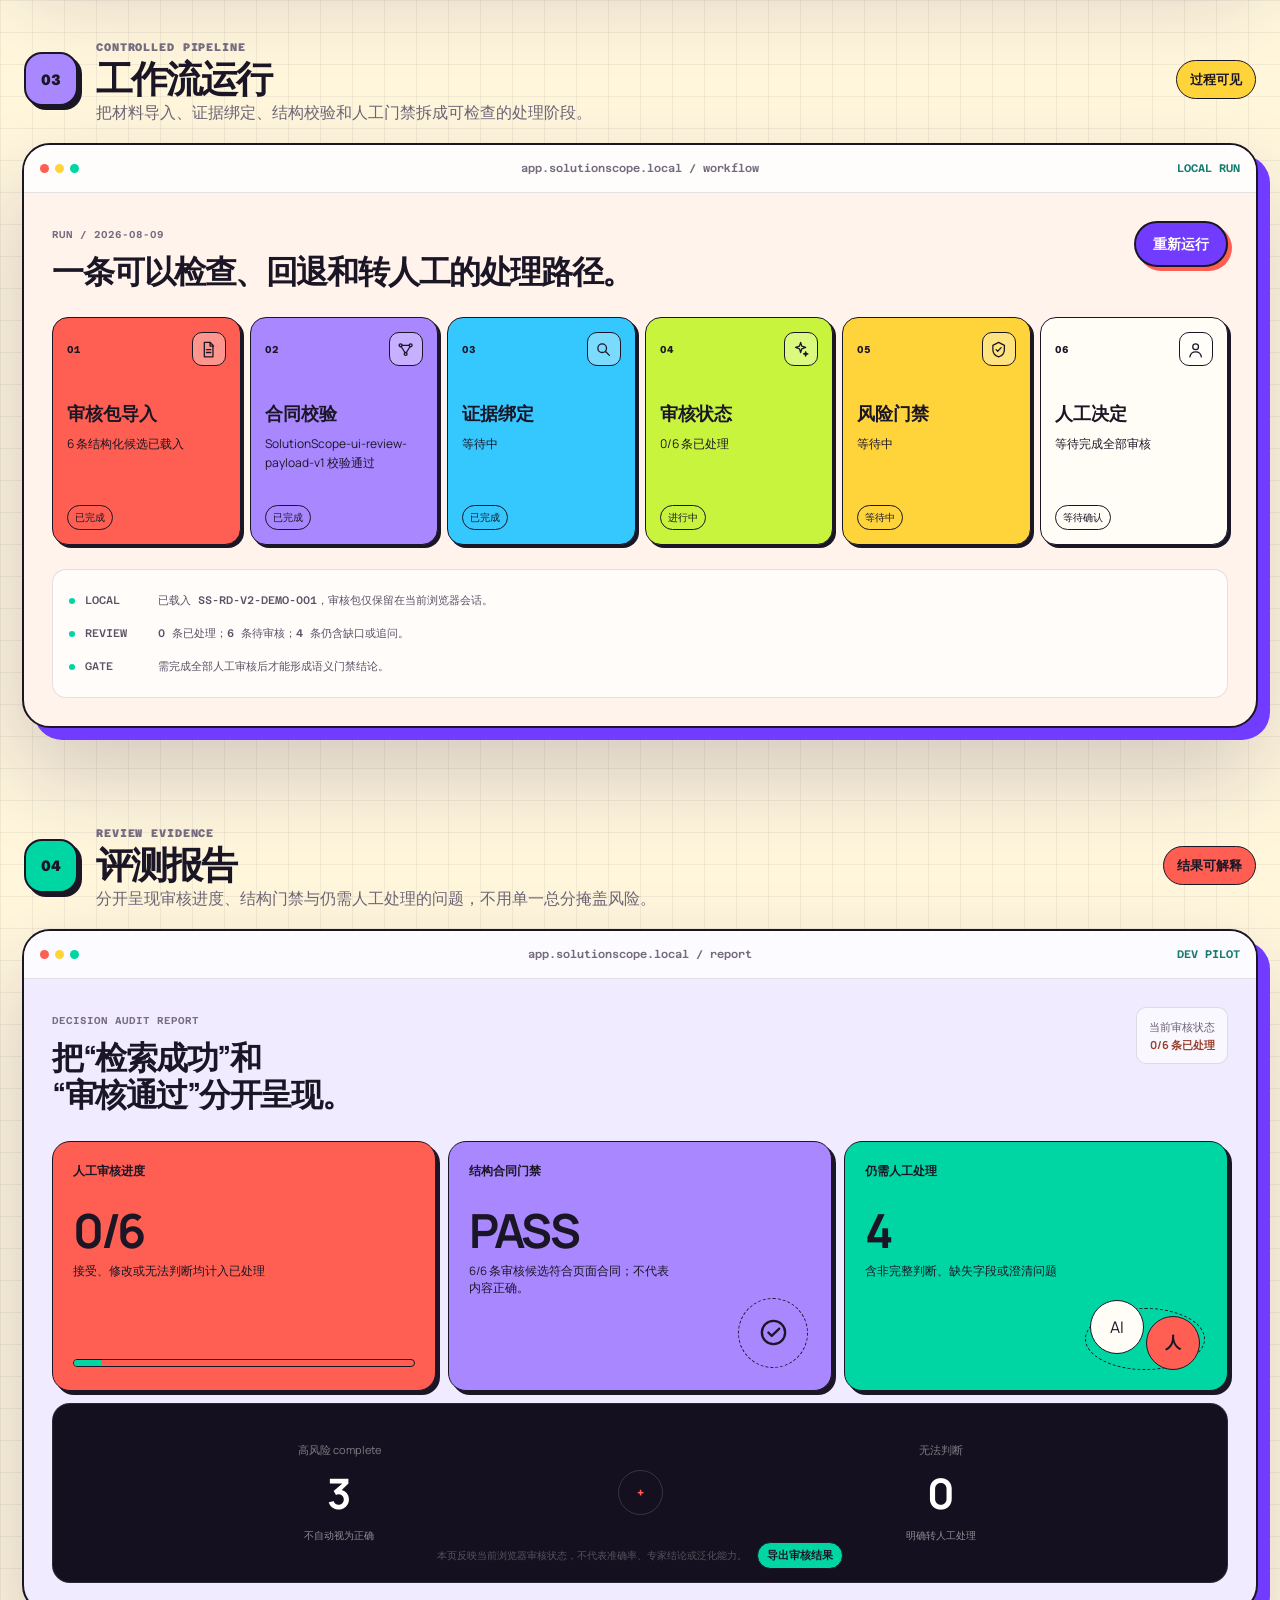
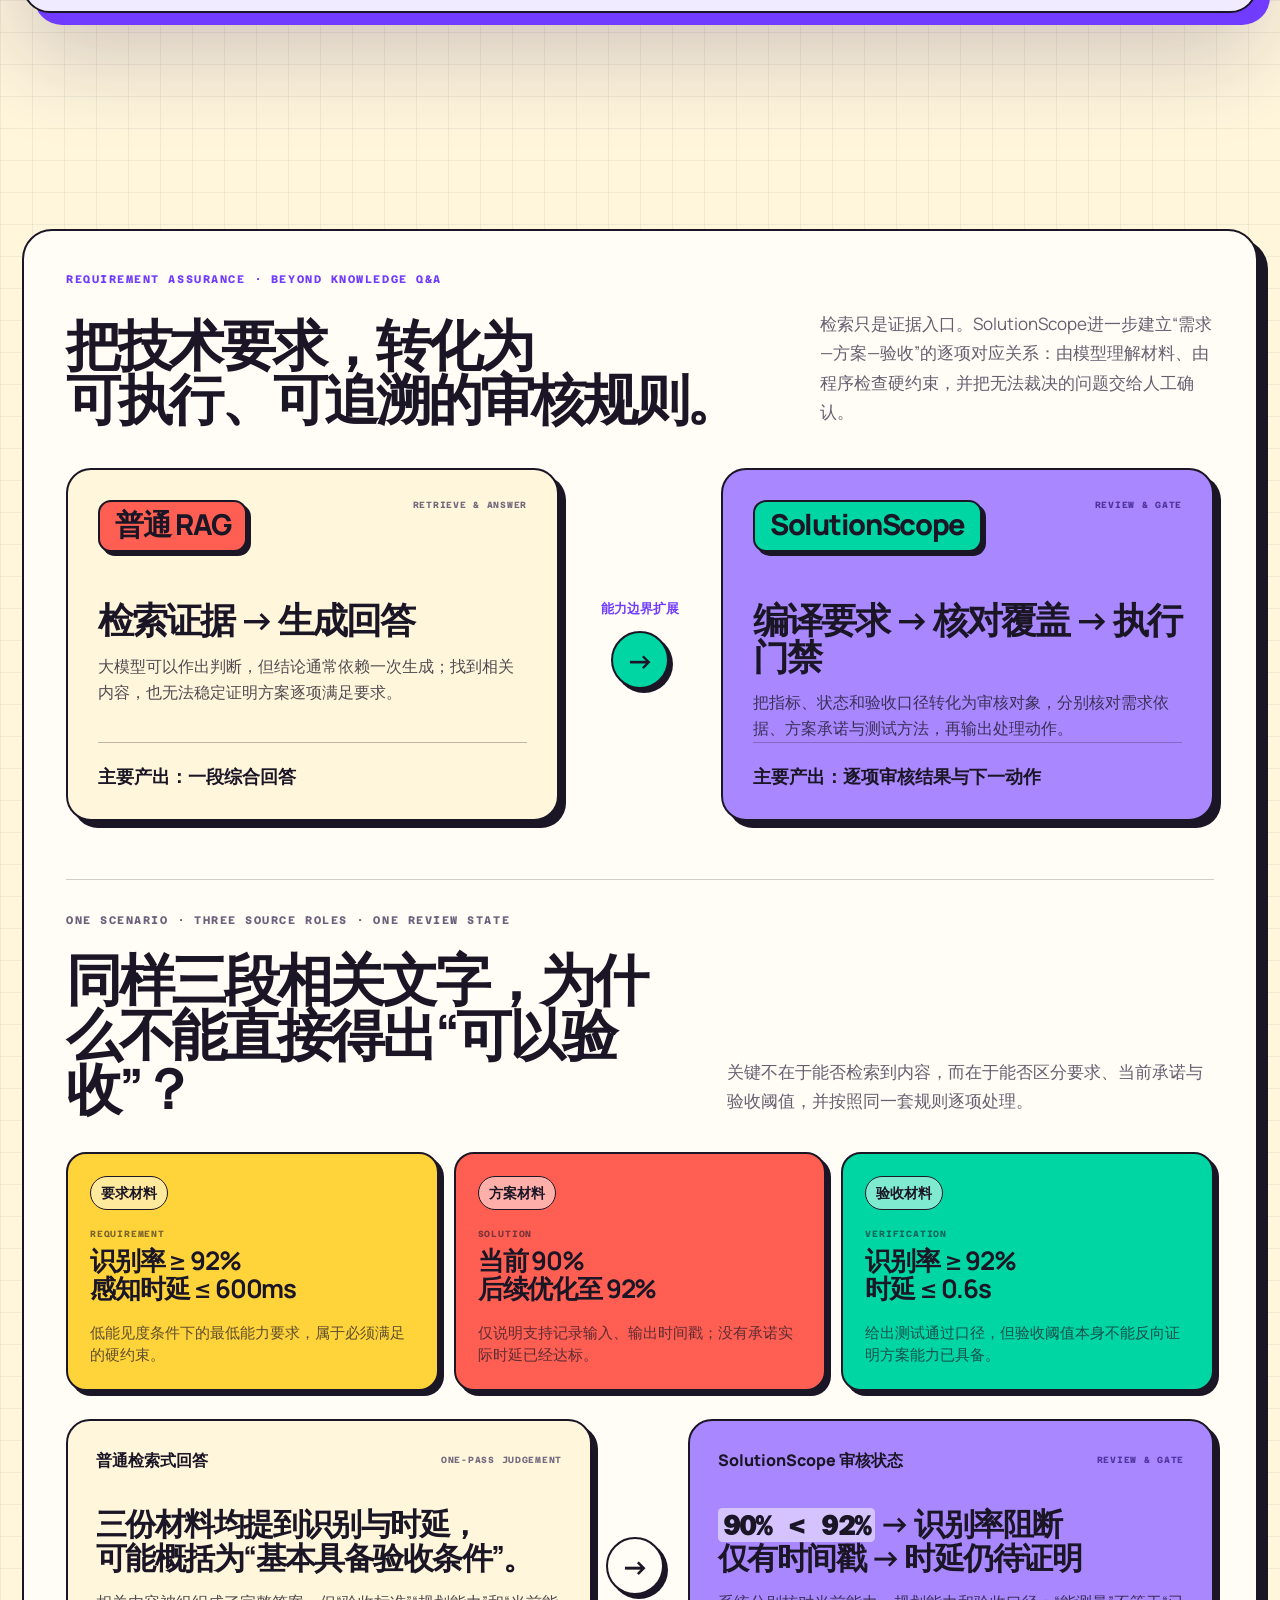
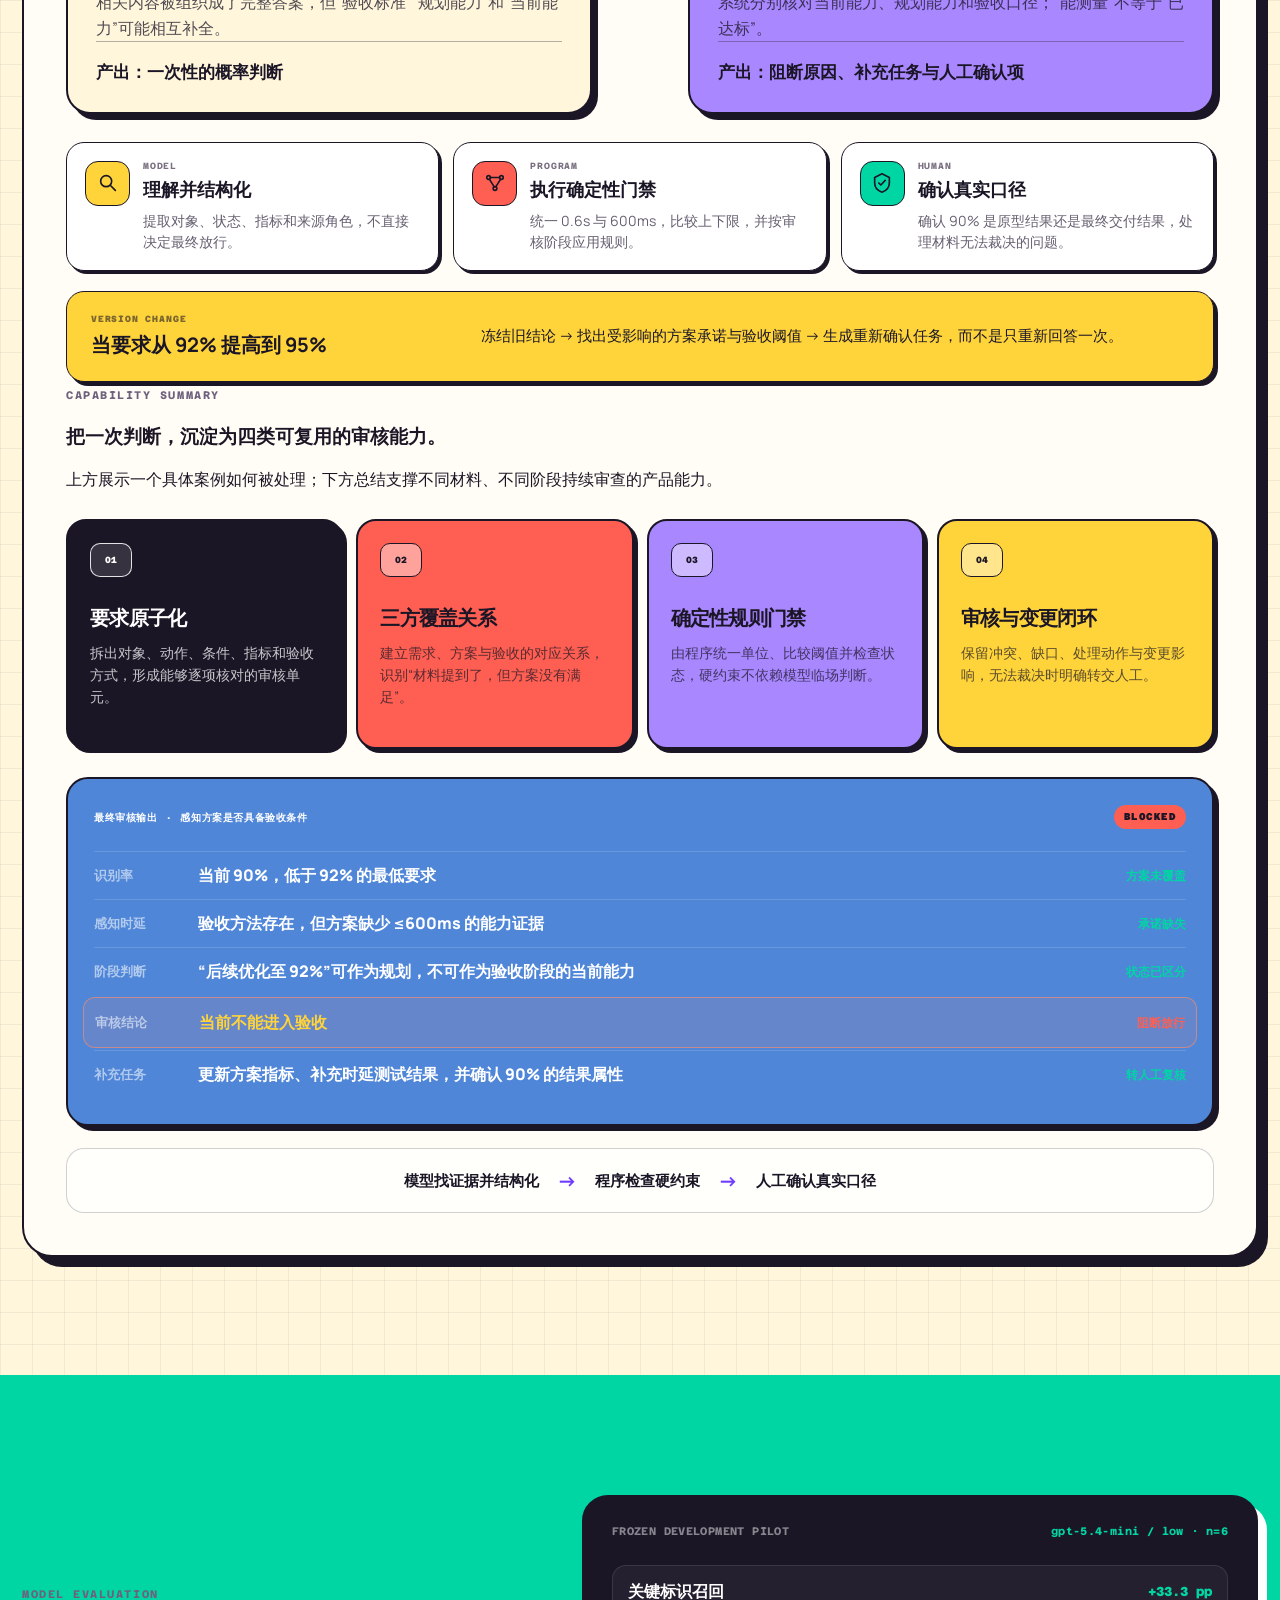
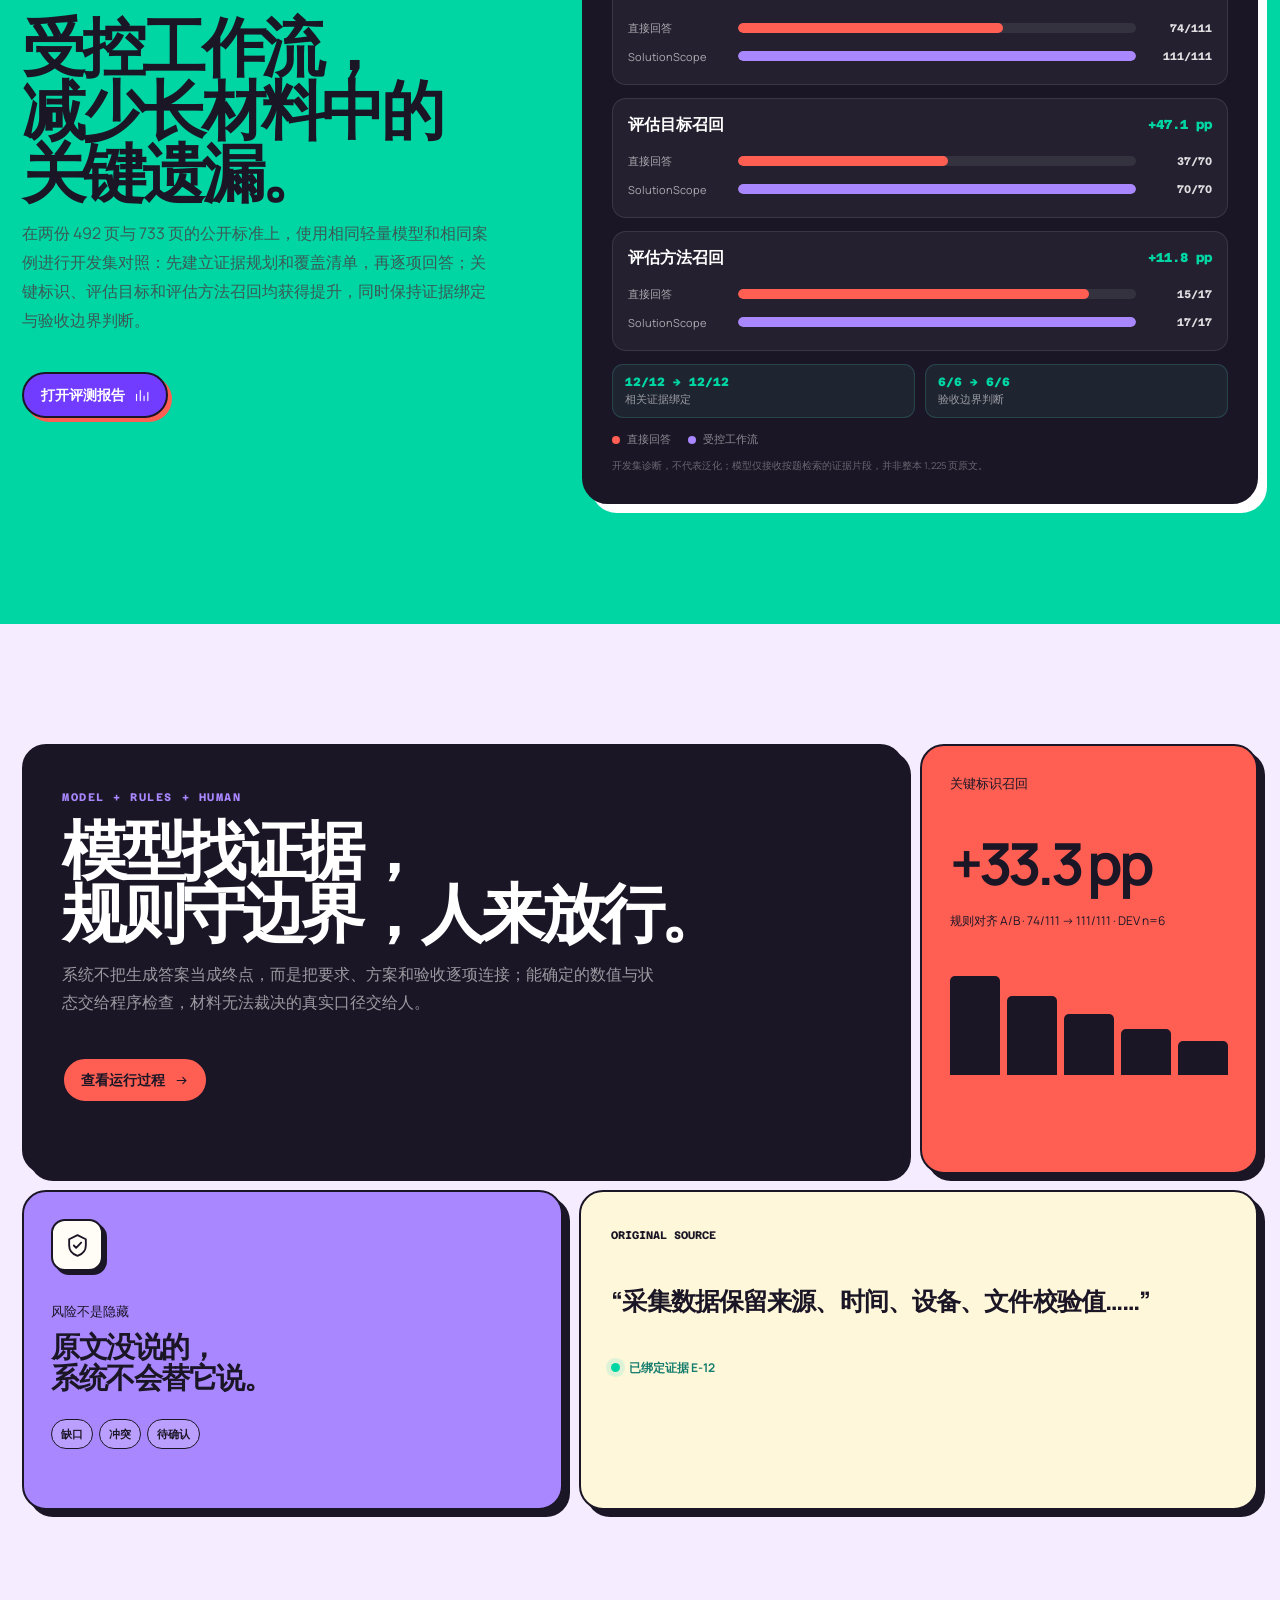
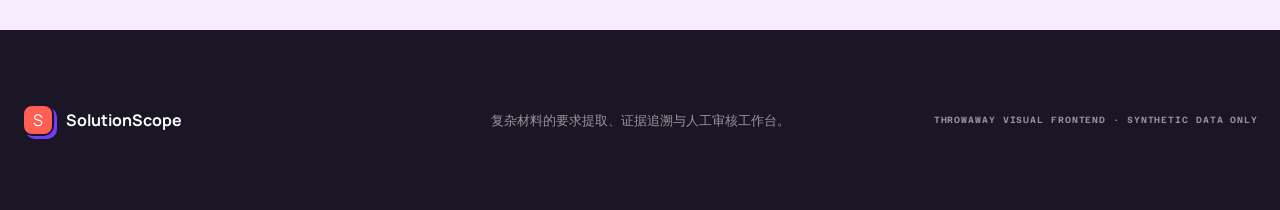
==== commit 52616af3: "Animate the end-to-end review trace" ====
--- a/docs/index.html
+++ b/docs/index.html
@@ -8,7 +8,7 @@
     <title>SolutionScope — 技术材料审核工作台</title>
     <link rel="icon" href="data:," />
     <link rel="stylesheet" href="styles.css?v=story-sequence-20260825" />
-    <link rel="stylesheet" href="product-story.css?v=20260927-expressive" />
+    <link rel="stylesheet" href="product-story.css?v=20260927-auto-flow" />
   </head>
   <body>
     <!-- 本地审核原型：默认使用脱敏合成数据，可导入 Skill 生成的审核包。 -->
@@ -17,7 +17,7 @@
     <script src="fixture.js"></script>
     <script src="payload.js"></script>
     <script src="state.js"></script>
-    <script src="app.js?v=product-story-20260927"></script>
+    <script src="app.js?v=auto-review-flow-20260927"></script>
     <script src="runtime.js?v=manual-review-20260810"></script>
   </body>
 </html>
--- a/docs/product-story.css
+++ b/docs/product-story.css
@@ -47,6 +47,71 @@
 .scope-role-strip>div:nth-child(3) span { background:var(--mint); }
 .scope-role-strip b { display:block; margin-top:12px; font-size:21px; }
 .scope-role-strip p { margin-bottom:0; color:rgb(255 255 255 / 70%); }
+.auto-review-flow { width:min(1380px,calc(100% - 44px)); margin:50px auto 74px; padding:28px; border:3px solid var(--ink); border-radius:26px; background:var(--white); box-shadow:12px 12px 0 var(--coral); overflow:hidden; }
+.auto-flow-heading { display:grid; grid-template-columns:minmax(0,1fr) auto; gap:28px; align-items:start; }
+.auto-flow-heading>div>span { display:inline-flex; padding:6px 9px; border:1.5px solid var(--ink); border-radius:6px; background:var(--lime); font:800 9px/1 "Azeret Mono",monospace; letter-spacing:.08em; box-shadow:3px 3px 0 var(--ink); }
+.auto-flow-heading h3 { margin:18px 0 8px; font-size:clamp(30px,3.2vw,46px); line-height:1.04; letter-spacing:-.055em; }
+.auto-flow-heading p { max-width:740px; margin:0; color:#655b6d; font-size:16px; line-height:1.7; }
+.auto-flow-toggle { min-width:112px; display:flex; align-items:center; justify-content:center; gap:8px; padding:10px 13px; border:2px solid var(--ink); border-radius:999px; background:var(--yellow); box-shadow:4px 4px 0 var(--ink); color:var(--ink); font-size:12px; font-weight:850; }
+.auto-flow-toggle i { width:9px; height:9px; border-radius:50%; background:var(--violet); box-shadow:0 0 0 5px rgb(113 60 255 / 15%); animation:auto-flow-pulse 1.4s ease-in-out infinite; }
+.auto-flow-toggle[aria-pressed="true"] i { border-radius:1px; animation:none; }
+.auto-flow-steps { margin-top:28px; display:grid; grid-template-columns:repeat(4,1fr); border:2px solid var(--ink); border-radius:14px 14px 0 0; overflow:hidden; background:#f2eaff; }
+.auto-flow-steps button { min-height:68px; display:grid; grid-template-columns:auto 1fr; align-items:center; gap:10px; padding:12px 16px; border:0; border-right:1.5px solid var(--ink); background:transparent; color:#706679; text-align:left; }
+.auto-flow-steps button:last-child { border-right:0; }
+.auto-flow-steps button.active { background:var(--violet); color:#fff; }
+.auto-flow-steps small { display:grid; place-items:center; width:28px; height:28px; border:1.5px solid currentColor; border-radius:8px; font:800 9px/1 "Azeret Mono",monospace; }
+.auto-flow-steps b { font-size:14px; }
+.auto-flow-progress { height:10px; border:2px solid var(--ink); border-top:0; background:#e5dceb; overflow:hidden; }
+.auto-flow-progress i { display:block; width:25%; height:100%; background:linear-gradient(90deg,var(--violet),var(--coral),var(--yellow),var(--mint)); transition:width 750ms cubic-bezier(.65,0,.2,1); }
+.auto-flow-viewport { margin-top:18px; border:2px solid var(--ink); border-radius:18px; overflow:hidden; background:#f2eaff; }
+.auto-flow-track { width:400%; display:grid; grid-template-columns:repeat(4,minmax(0,1fr)); transition:transform 780ms cubic-bezier(.65,0,.2,1); will-change:transform; }
+.auto-flow-panel { min-width:0; min-height:340px; padding:28px 30px 26px; display:flex; flex-direction:column; overflow:hidden; }
+.flow-panel-source { background:var(--yellow); }
+.flow-panel-atoms { color:#fff; background:var(--ink); }
+.flow-panel-evidence { background:var(--violet-soft); }
+.flow-panel-gate { background:var(--cyan); }
+.flow-panel-meta { display:flex; justify-content:space-between; gap:18px; padding-bottom:16px; border-bottom:1.5px solid currentColor; font-size:12px; }
+.flow-panel-meta span { font:800 9px/1.2 "Azeret Mono",monospace; letter-spacing:.08em; }
+.flow-panel-meta b { font-size:13px; }
+.flow-panel-source blockquote { margin:auto 0; font-size:clamp(22px,2.5vw,34px); line-height:1.6; letter-spacing:-.035em; font-weight:750; }
+.flow-panel-source mark { padding:.04em .12em; border:1.5px solid var(--ink); background:var(--cyan); box-shadow:3px 3px 0 var(--ink); color:inherit; }
+.flow-panel-source em { padding:.04em .12em; background:var(--coral); color:#fff; font-style:normal; text-decoration:underline; text-decoration-thickness:2px; text-underline-offset:4px; }
+.auto-flow-panel>p { margin:auto 0 0; font-size:14px; line-height:1.65; opacity:.72; }
+.flow-token-cloud { margin:auto 0; display:flex; flex-wrap:wrap; align-items:center; justify-content:center; gap:12px; }
+.flow-token-cloud>span { padding:13px 16px; border:2px solid var(--ink); border-radius:12px; background:var(--yellow); box-shadow:4px 4px 0 #000; color:var(--ink); font-size:18px; font-weight:850; opacity:.25; transform:translateY(20px) scale(.94); }
+.flow-token-cloud small { display:block; margin-bottom:6px; color:#554e62; font:800 9px/1 "Azeret Mono",monospace; letter-spacing:.06em; }
+.flow-token-cloud .token-action { background:var(--coral); color:#fff; transform:translateY(-10px) rotate(-1deg); }
+.flow-token-cloud .token-action small { color:rgb(255 255 255 / 72%); }
+.flow-token-cloud .token-current { background:var(--mint); }
+.flow-token-cloud .token-signal { background:var(--violet-soft); }
+.flow-token-cloud .token-planned { background:var(--cyan); transform:translateY(8px) rotate(1deg); }
+.auto-review-flow[data-flow-stage="1"] .flow-token-cloud>span { animation:flow-token-in 550ms cubic-bezier(.2,.8,.2,1) both; }
+.auto-review-flow[data-flow-stage="1"] .flow-token-cloud>span:nth-child(2) { animation-delay:90ms; }
+.auto-review-flow[data-flow-stage="1"] .flow-token-cloud>span:nth-child(3) { animation-delay:180ms; }
+.auto-review-flow[data-flow-stage="1"] .flow-token-cloud>span:nth-child(4) { animation-delay:270ms; }
+.auto-review-flow[data-flow-stage="1"] .flow-token-cloud>span:nth-child(5) { animation-delay:360ms; }
+.flow-evidence-lanes { margin:auto 0; display:grid; gap:18px; }
+.flow-evidence-lanes>div { position:relative; min-height:86px; display:grid; grid-template-columns:104px 18px 1fr auto; align-items:center; gap:14px; padding:16px 18px; border:2px solid var(--ink); border-radius:14px; background:var(--mint); box-shadow:5px 5px 0 var(--ink); }
+.flow-evidence-lanes>div+div { background:var(--yellow); }
+.flow-evidence-lanes span { font:850 10px/1 "Azeret Mono",monospace; }
+.flow-evidence-lanes i { width:12px; height:12px; border:2px solid var(--ink); border-radius:50%; background:var(--coral); }
+.flow-evidence-lanes strong { font-size:18px; }
+.flow-evidence-lanes small { color:#62596b; font-size:11px; }
+.auto-review-flow[data-flow-stage="2"] .flow-evidence-lanes>div { animation:flow-lane-in 650ms cubic-bezier(.2,.8,.2,1) both; }
+.auto-review-flow[data-flow-stage="2"] .flow-evidence-lanes>div+div { animation-delay:180ms; }
+.flow-gate-result { margin:auto 0 18px; display:grid; grid-template-columns:1fr auto; align-items:center; gap:10px 20px; padding:22px; border:3px solid var(--ink); border-radius:16px; background:var(--coral); box-shadow:7px 7px 0 var(--ink); color:#fff; }
+.flow-gate-result span { font:800 10px/1 "Azeret Mono",monospace; letter-spacing:.08em; }
+.flow-gate-result strong { padding:8px 10px; border:2px solid var(--ink); background:var(--yellow); color:var(--ink); font:900 13px/1 "Azeret Mono",monospace; transform:rotate(2deg); }
+.flow-gate-result p { grid-column:1/-1; margin:2px 0 0; font-size:clamp(22px,2.3vw,32px); line-height:1.28; font-weight:850; }
+.flow-next-action { display:flex; align-items:center; gap:10px; flex-wrap:wrap; }
+.flow-next-action b { font-size:13px; }
+.flow-next-action span { padding:7px 10px; border:1.5px solid var(--ink); border-radius:999px; background:#fff; font-size:12px; font-weight:750; }
+.flow-next-action i { font-style:normal; font-weight:900; }
+.auto-review-flow[data-flow-stage="3"] .flow-gate-result { animation:flow-gate-in 650ms cubic-bezier(.2,.8,.2,1) both; }
+.auto-flow-status { display:grid; grid-template-columns:auto 1fr auto; align-items:center; gap:14px; margin-top:16px; color:#716779; font-size:12px; }
+.auto-flow-status>span { padding:5px 8px; border-radius:999px; background:var(--lime); color:var(--ink); font-size:10px; font-weight:850; }
+.auto-flow-status b { color:var(--ink); font-size:13px; }
+.auto-flow-status small { text-align:right; }
 .product-section { margin-top:34px; padding-top:56px; border-top:3px solid var(--ink); background:linear-gradient(180deg,var(--cyan) 0 250px,transparent 250px); }
 .product-section .section-heading { width:min(1380px,calc(100% - 44px)); margin-inline:auto; }
 .product-section .section-heading .eyebrow { display:inline-flex; width:fit-content; padding:7px 10px; border:1.5px solid var(--ink); background:var(--yellow); box-shadow:3px 3px 0 var(--ink); color:var(--ink); }
@@ -65,6 +130,10 @@
 .source-verification { background:var(--mint); }
 .scope-journey a:focus-visible,.scope-mini-case>a:focus-visible,.scope-intro a:focus-visible { outline:4px solid var(--violet); outline-offset:5px; }
 #review-workbench,#coverage-matrix,#evaluation-report,#rag-boundary { scroll-margin-top:100px; }
+@keyframes auto-flow-pulse { 50% { transform:scale(.7); box-shadow:0 0 0 9px rgb(113 60 255 / 6%); } }
+@keyframes flow-token-in { from { opacity:.15; transform:translateY(24px) scale(.92); } to { opacity:1; transform:translateY(0) scale(1); } }
+@keyframes flow-lane-in { from { opacity:0; transform:translateX(80px); } to { opacity:1; transform:none; } }
+@keyframes flow-gate-in { from { opacity:0; transform:scale(.9) rotate(-2deg); } to { opacity:1; transform:none; } }
 @media(max-width:800px) {
   .scope-intro { grid-template-columns:1fr; gap:28px; padding:82px 22px 40px; }
   .scope-intro::before { inset:28px 10px 10px; border-radius:23px; box-shadow:7px 7px 0 var(--coral); }
@@ -82,7 +151,31 @@
   .scope-role-strip>div:last-child { padding-bottom:0; }
   .scope-intro .hero-actions { align-items:flex-start; }
   .product-section { padding-top:34px; overflow:hidden; background-size:auto 210px; }
+  .auto-review-flow { width:calc(100% - 28px); margin:36px auto 54px; padding:18px; border-radius:20px; box-shadow:7px 7px 0 var(--coral); }
+  .auto-flow-heading { grid-template-columns:1fr; gap:16px; }
+  .auto-flow-heading h3 { font-size:32px; }
+  .auto-flow-heading p { font-size:14px; }
+  .auto-flow-toggle { justify-self:start; }
+  .auto-flow-steps { display:flex; overflow-x:auto; overscroll-behavior-x:contain; }
+  .auto-flow-steps button { min-width:145px; }
+  .auto-flow-panel { min-height:430px; padding:22px 18px; }
+  .flow-panel-meta { align-items:flex-start; }
+  .flow-panel-meta b { max-width:130px; text-align:right; }
+  .flow-panel-source blockquote { font-size:23px; line-height:1.75; }
+  .flow-token-cloud { align-content:center; justify-content:flex-start; }
+  .flow-token-cloud>span { padding:11px 12px; font-size:15px; }
+  .flow-evidence-lanes>div { grid-template-columns:82px 14px 1fr; gap:9px; padding:14px 12px; }
+  .flow-evidence-lanes small { grid-column:3; }
+  .flow-evidence-lanes strong { font-size:15px; }
+  .flow-next-action { align-items:flex-start; }
+  .flow-next-action b { width:100%; }
+  .auto-flow-status { grid-template-columns:auto 1fr; }
+  .auto-flow-status small { grid-column:1/-1; text-align:left; }
   .demo-stack { width:100%; overflow-x:auto; overscroll-behavior-x:contain; }
   .demo-stack>.demo-block { width:816px; max-width:none; }
   .demo-block-heading { min-width:0; }
 }
+@media(prefers-reduced-motion:reduce) {
+  .auto-flow-track,.auto-flow-progress i { transition:none; }
+  .auto-flow-toggle i,.flow-token-cloud>span,.flow-evidence-lanes>div,.flow-gate-result { animation:none!important; }
+}
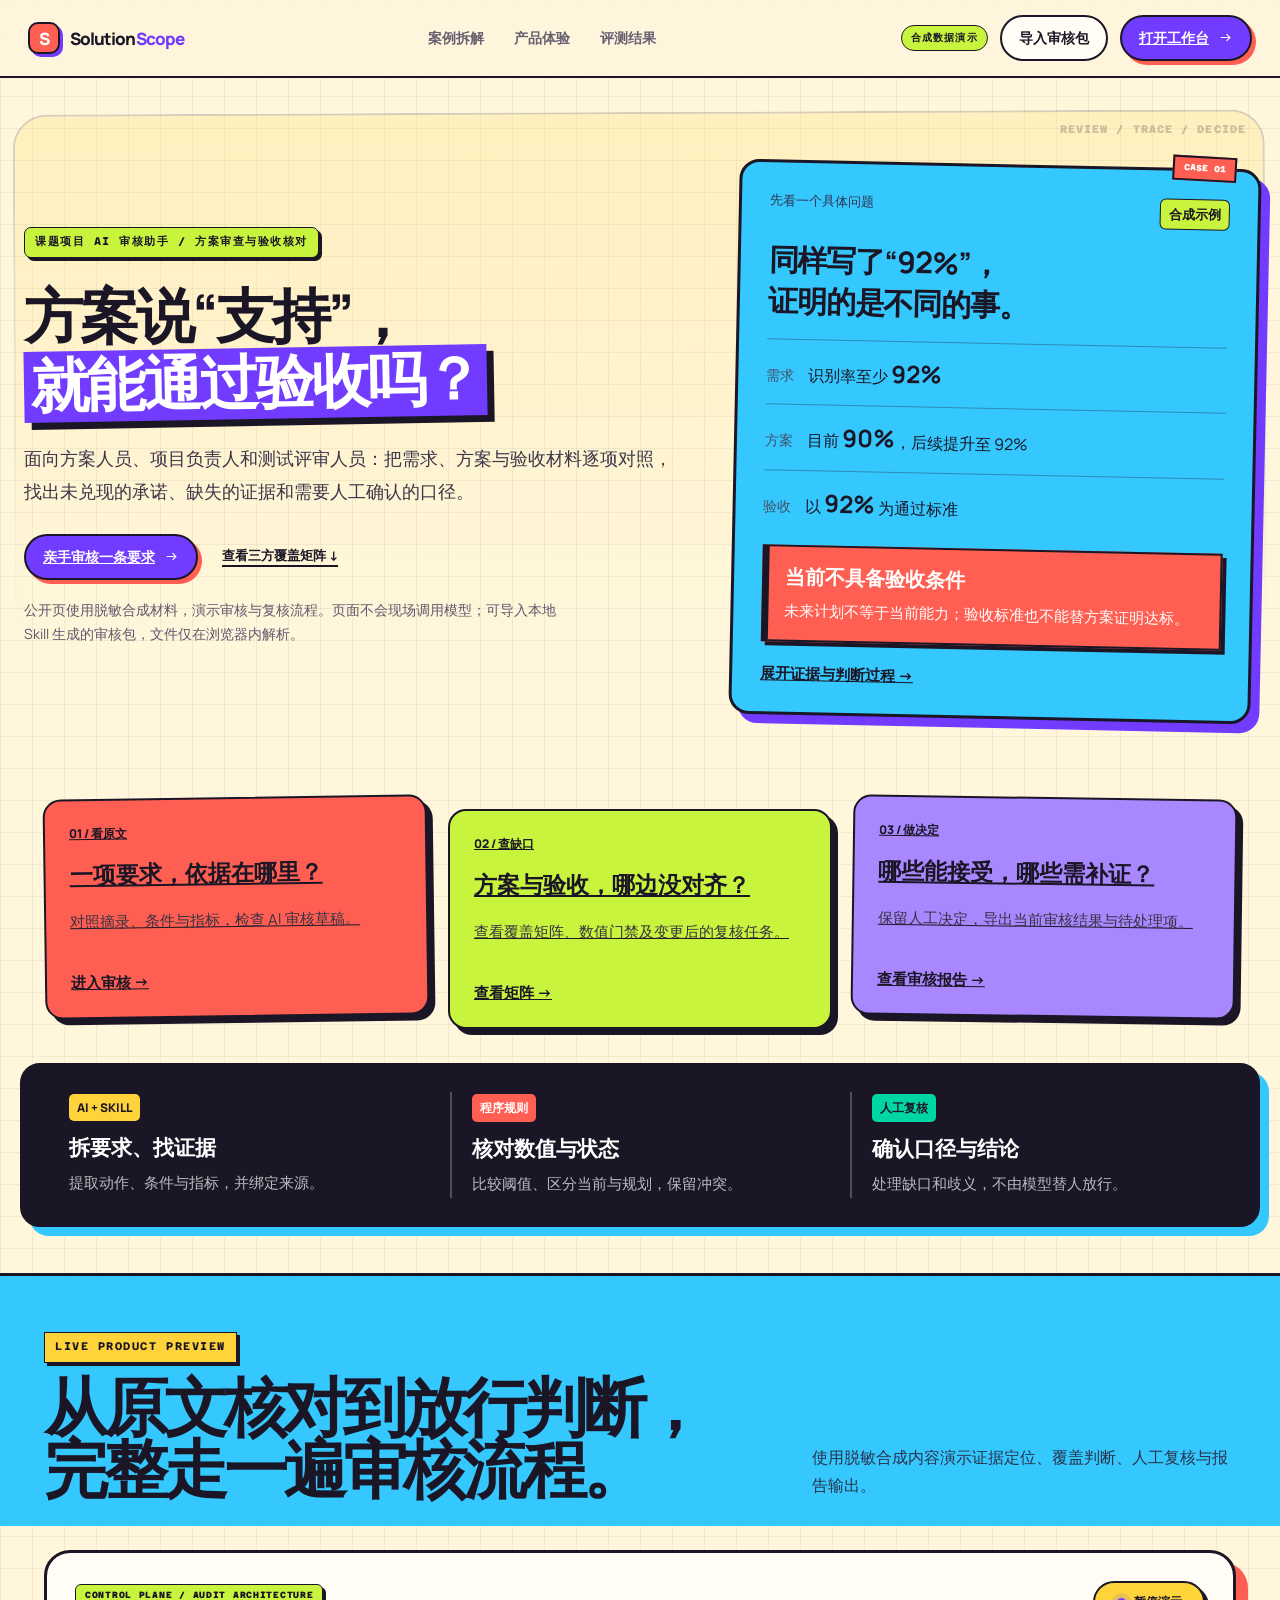
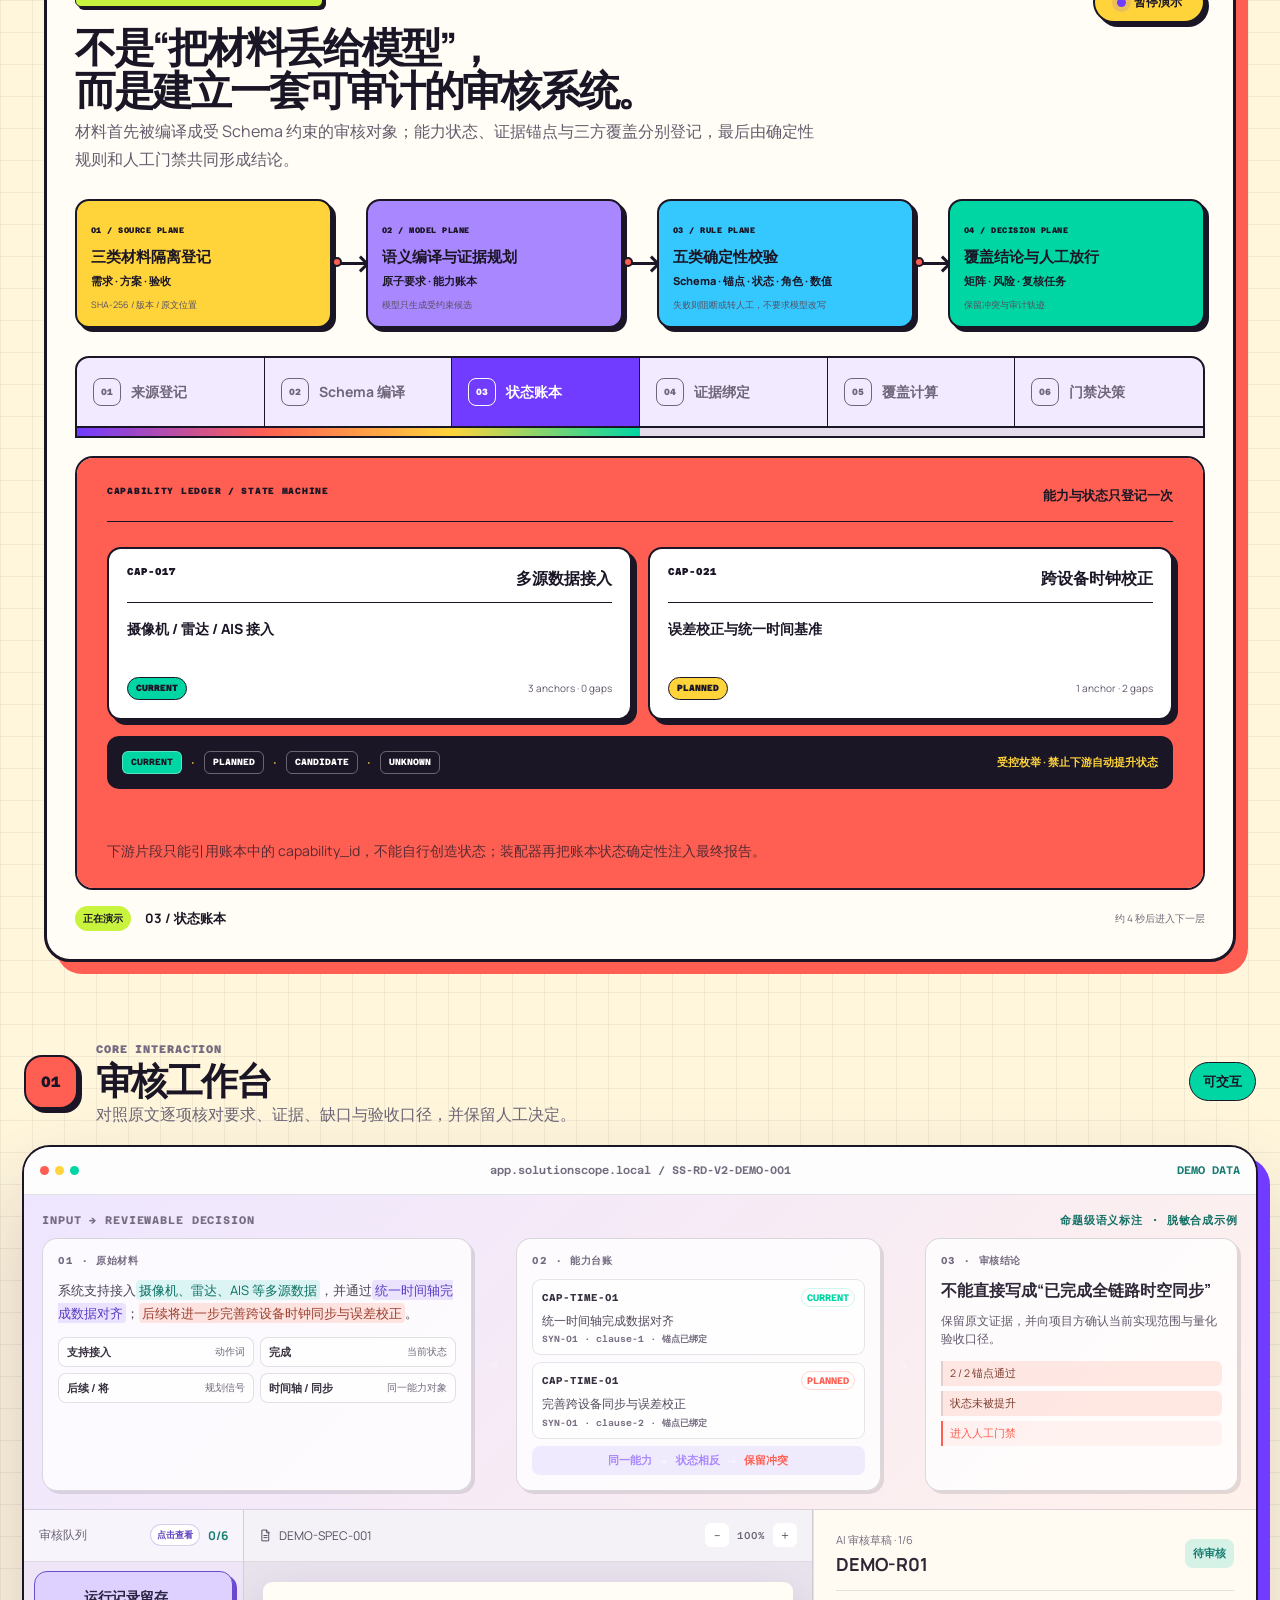
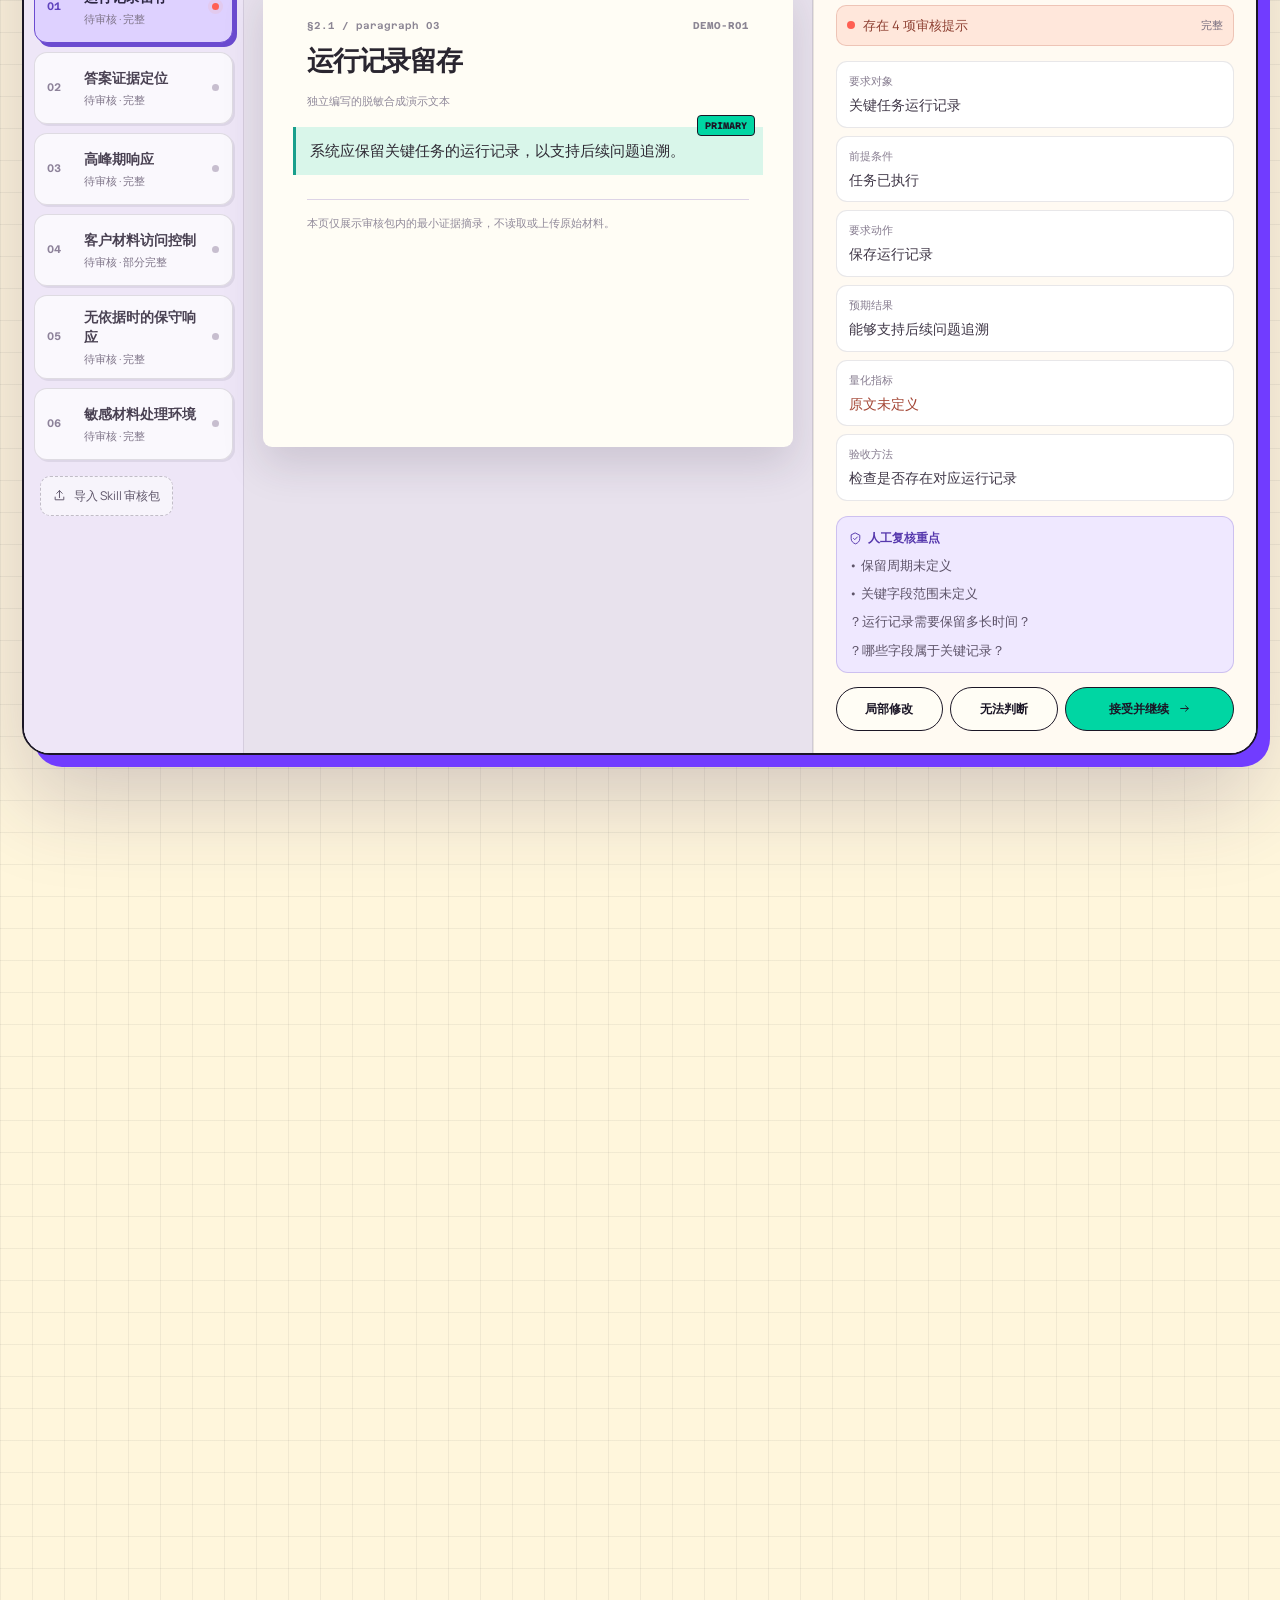
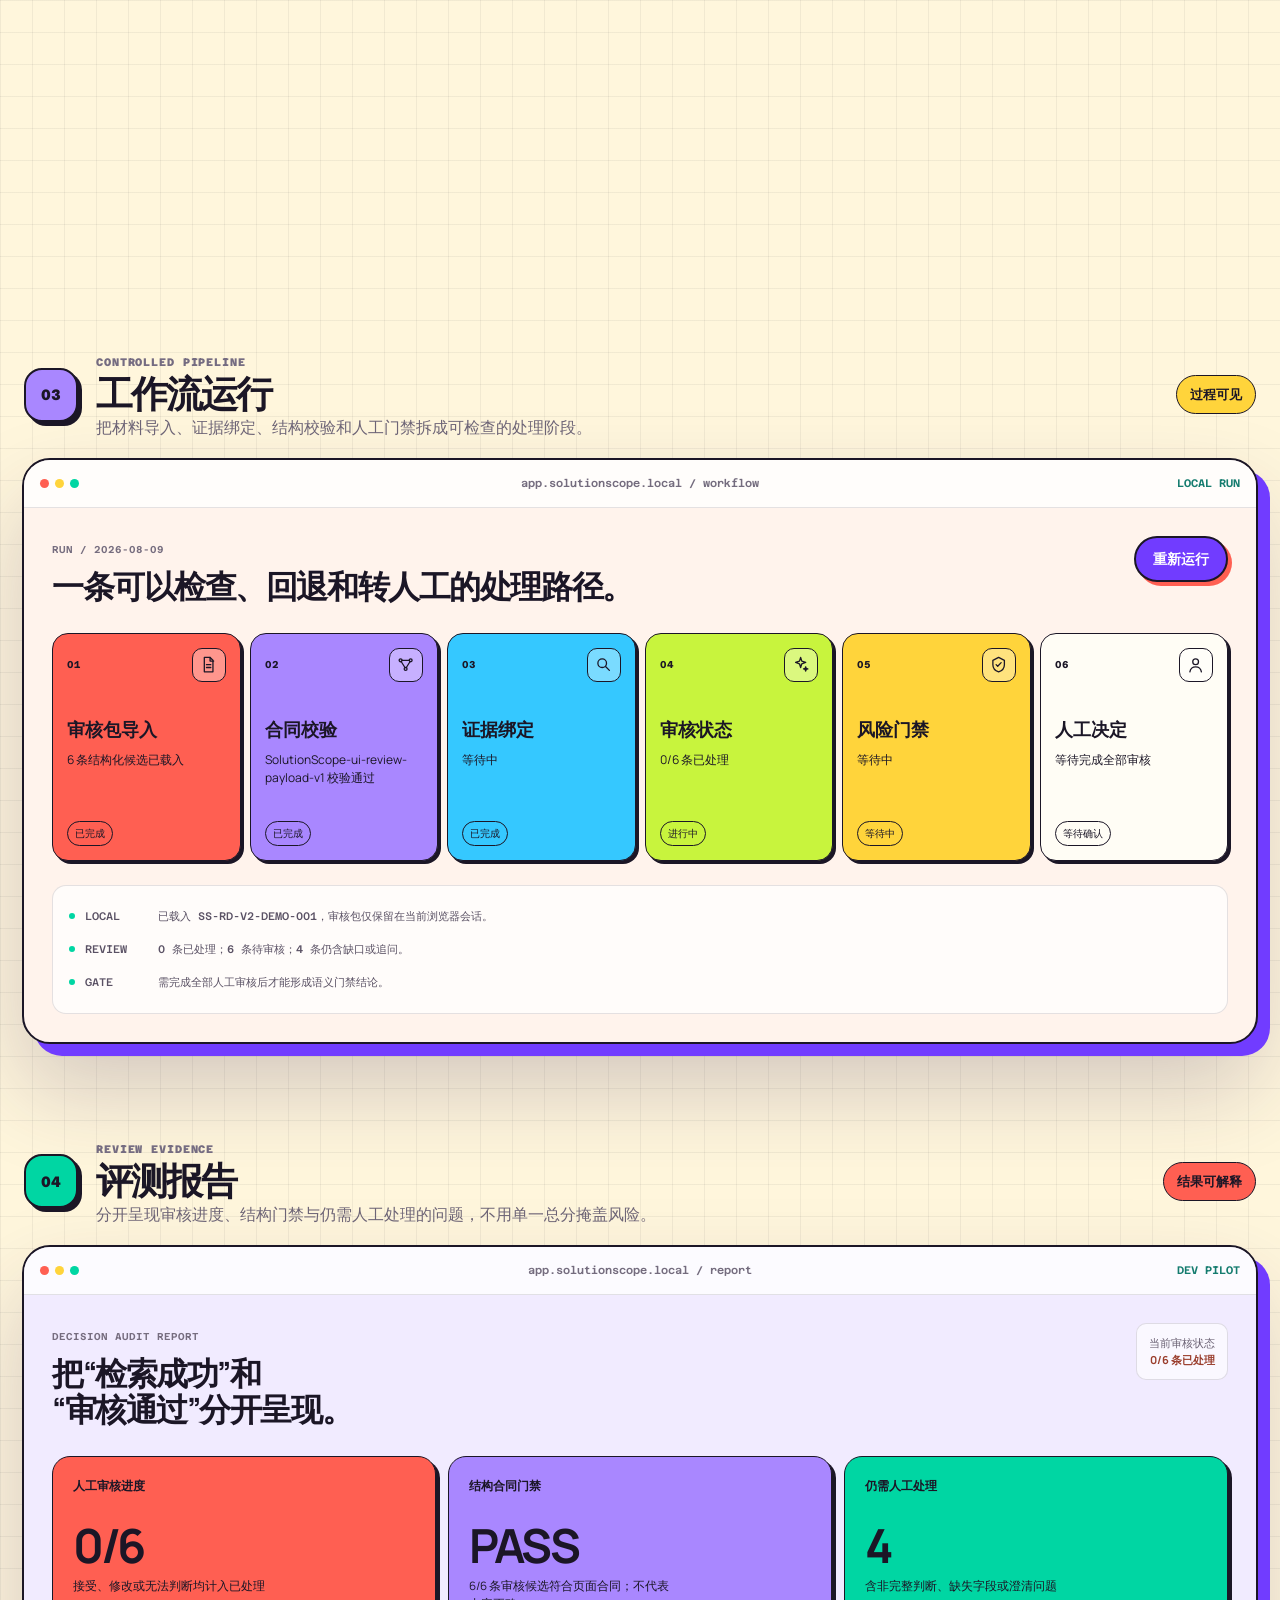
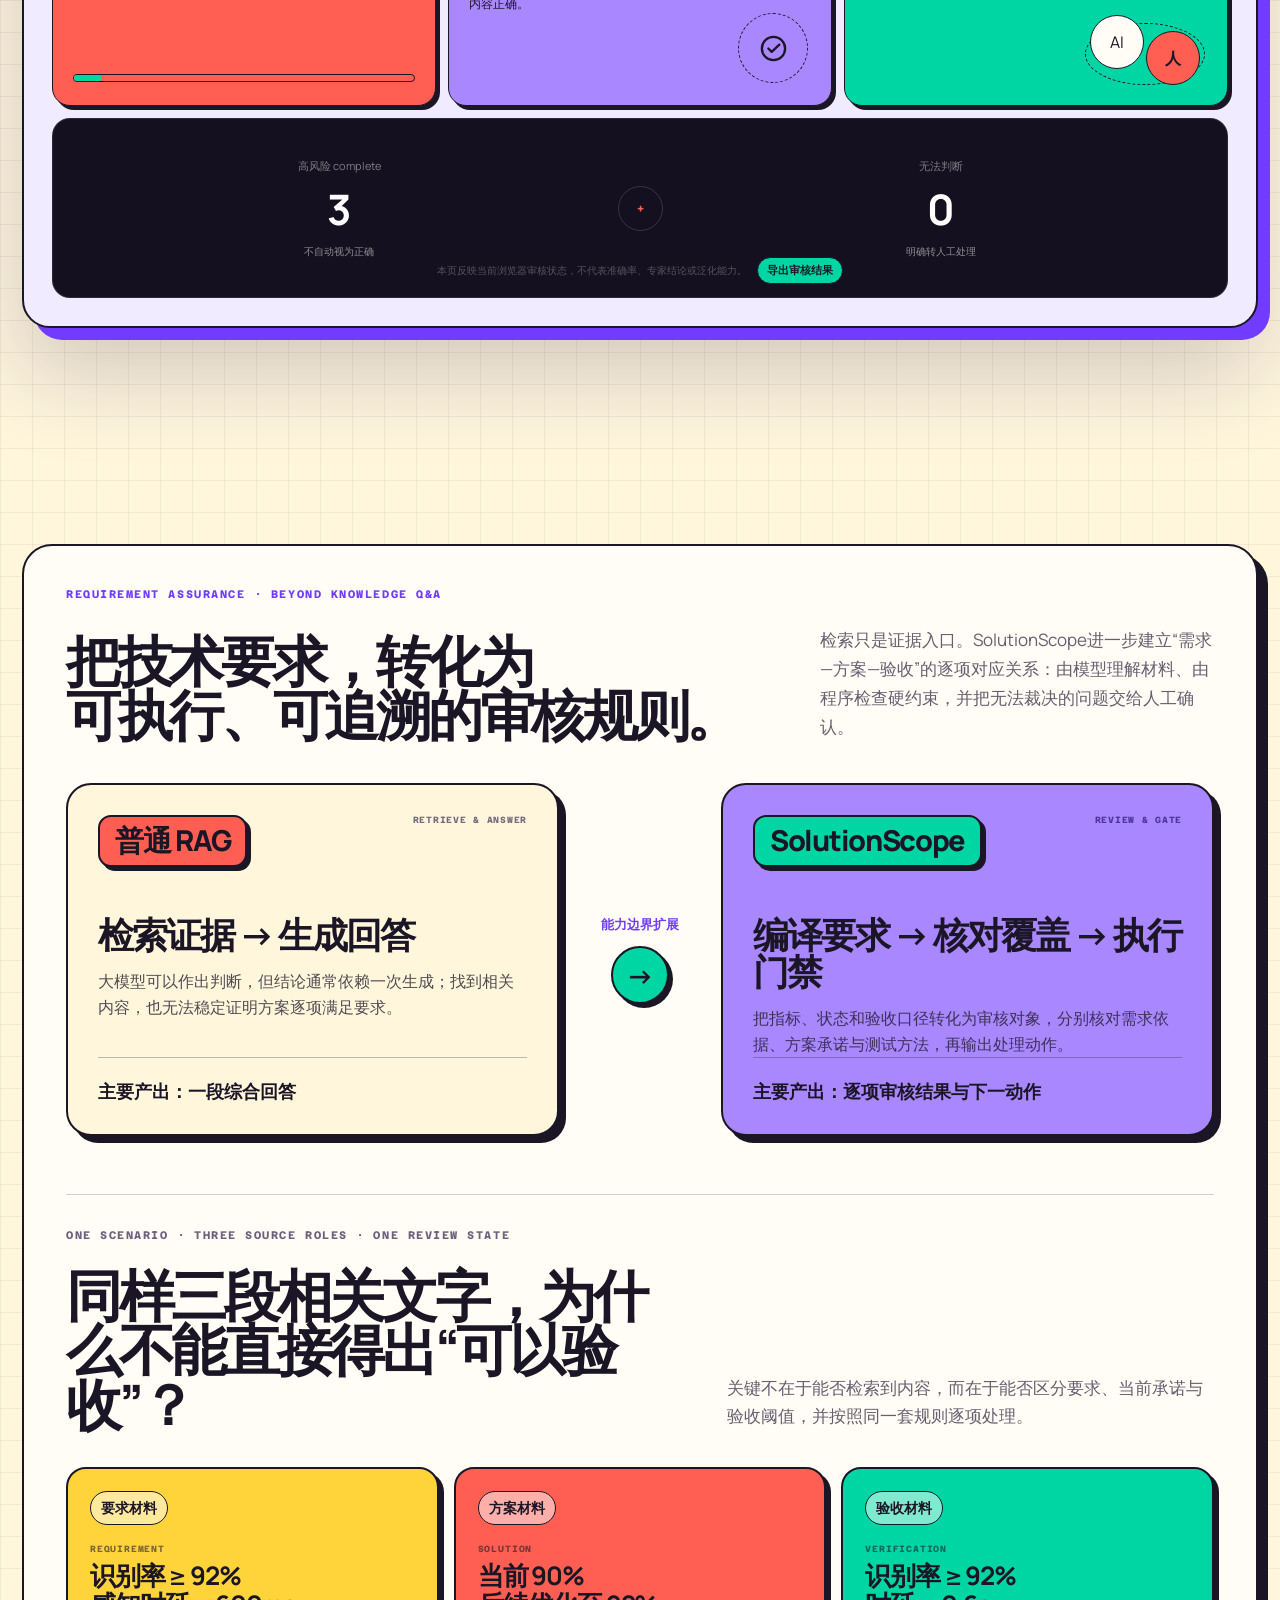
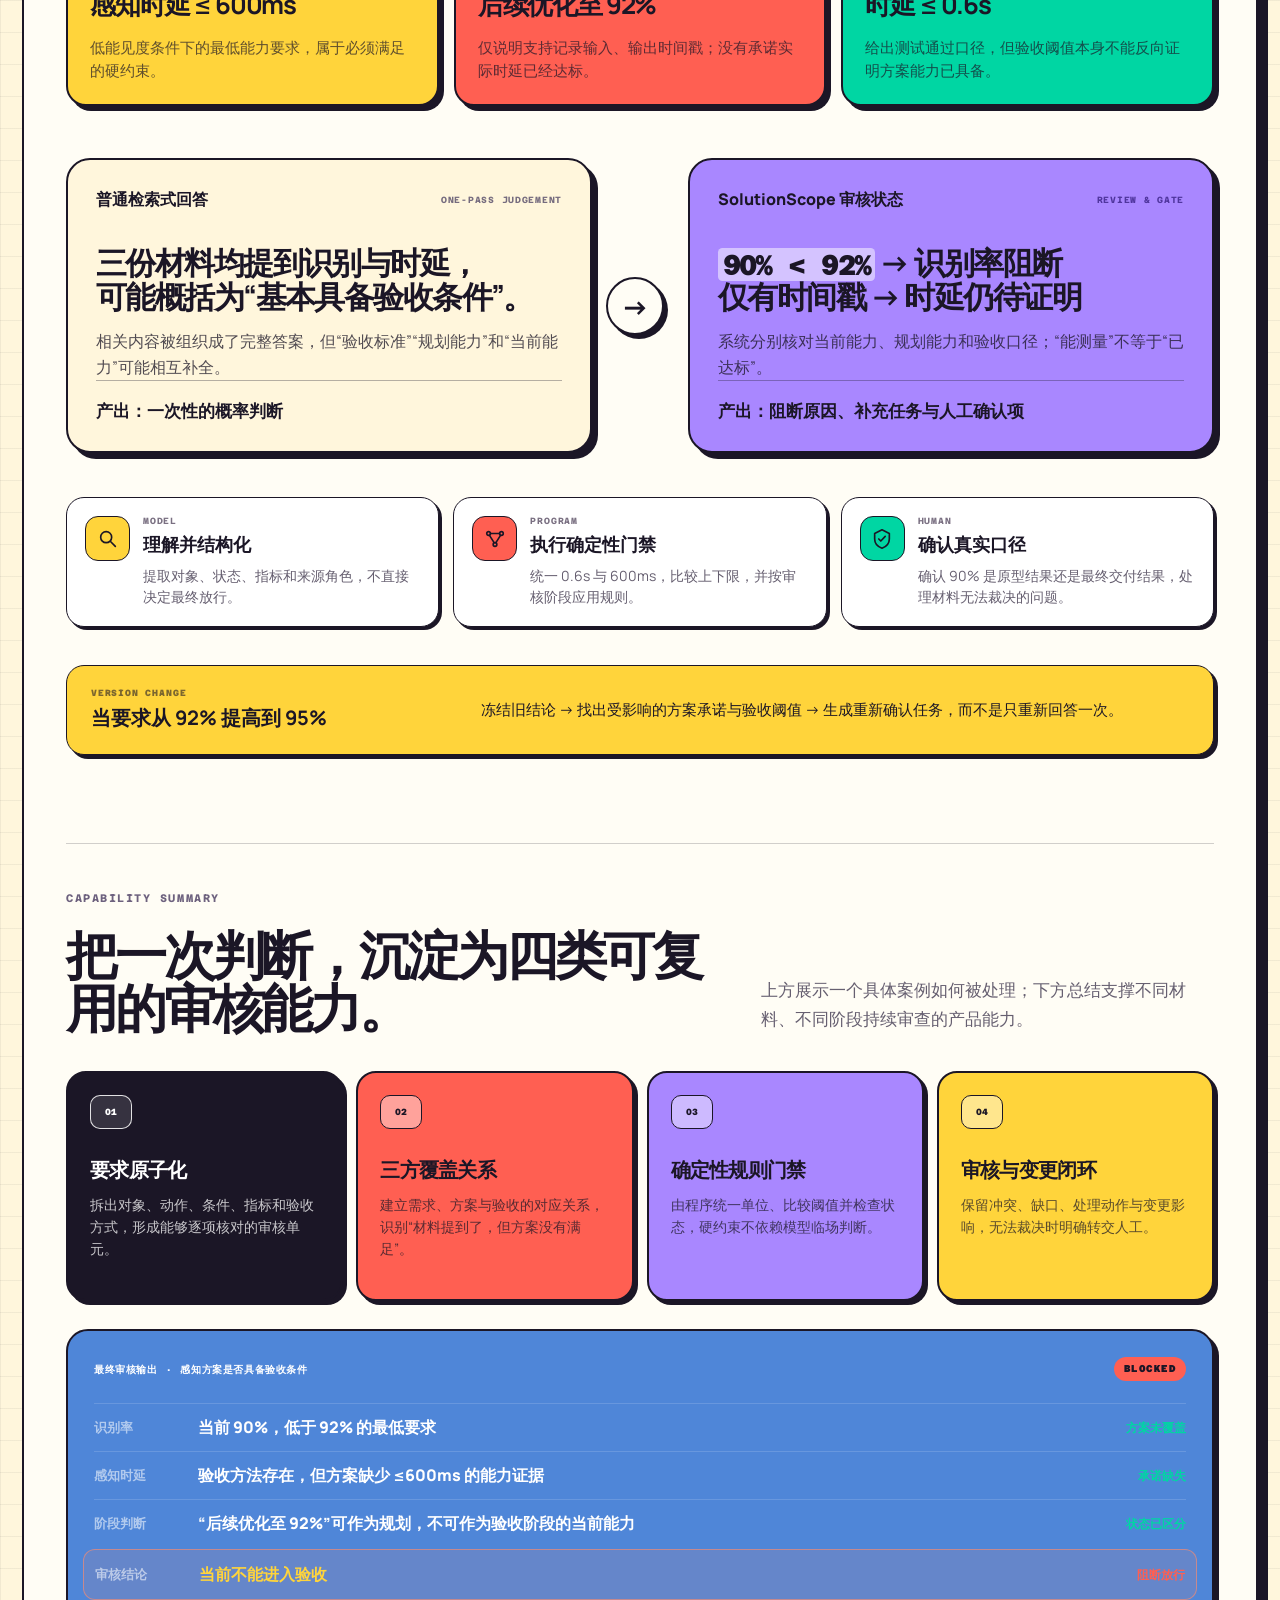
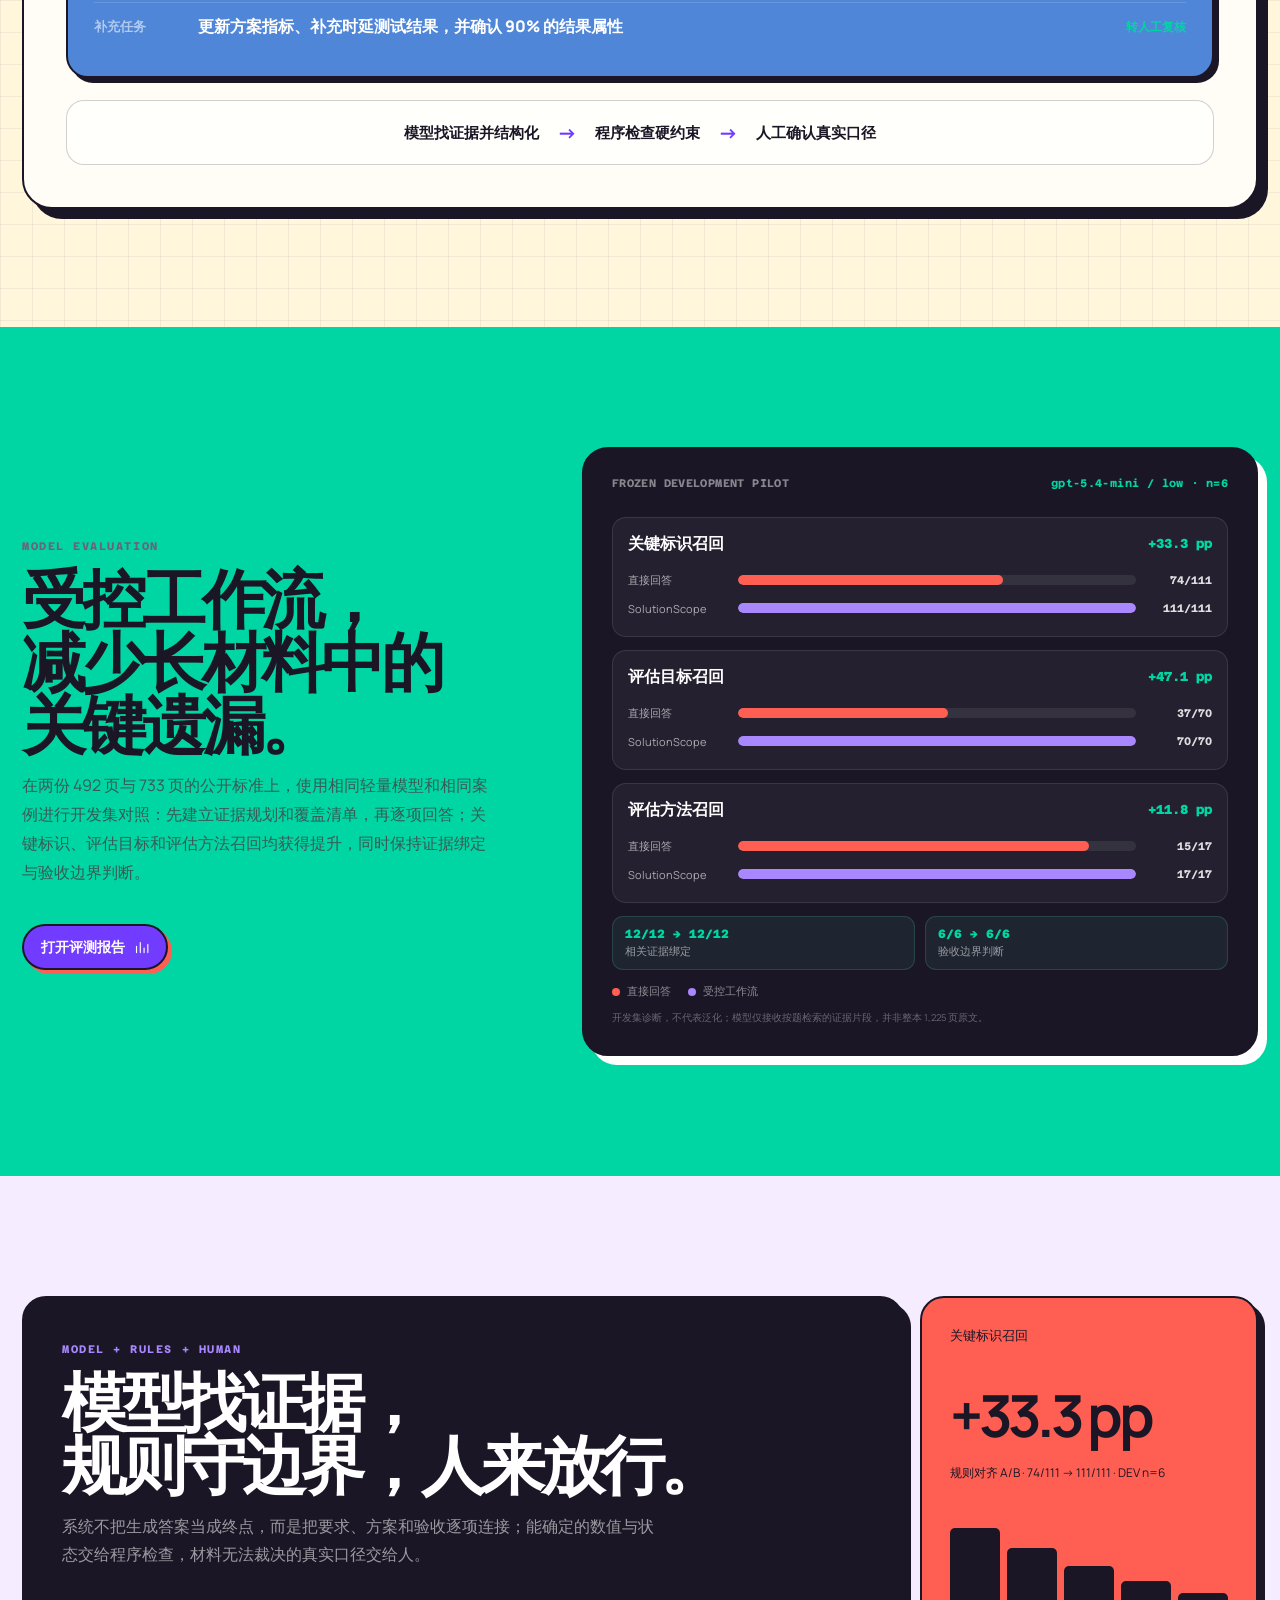
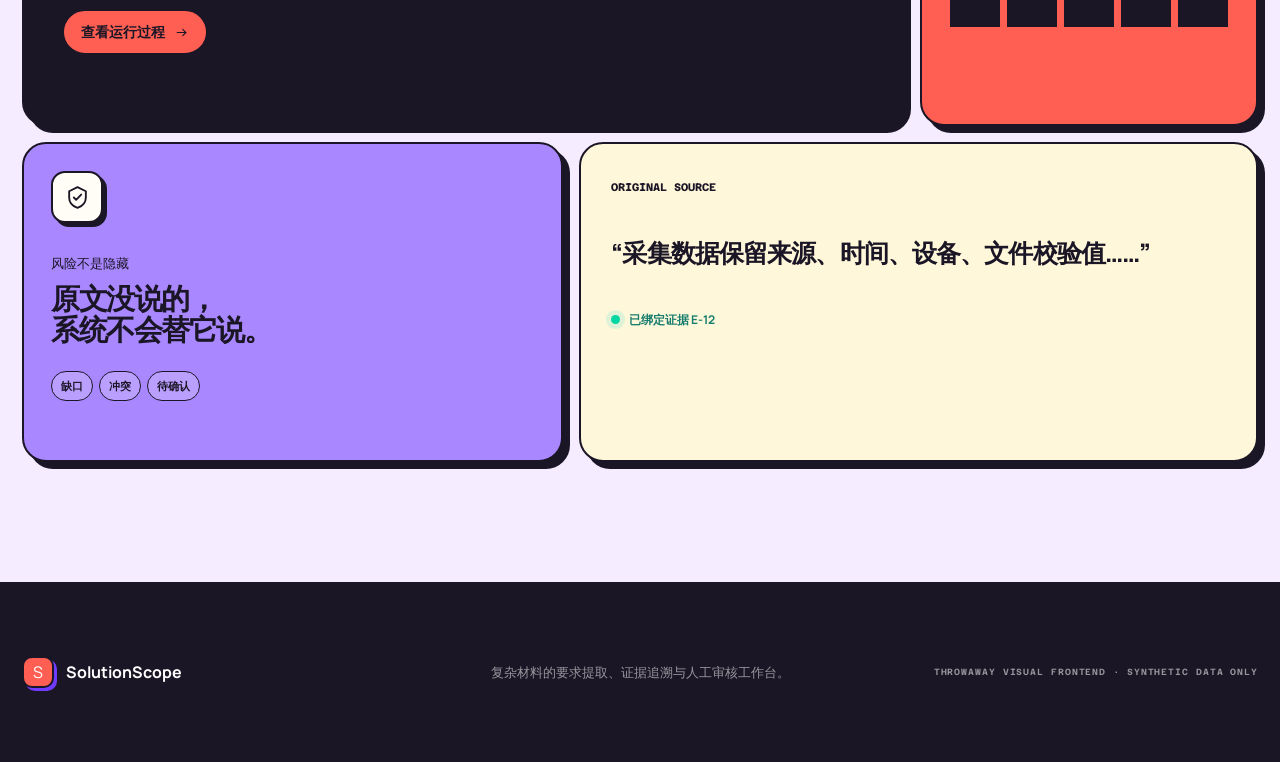
==== commit a64f5f4a: "Show auditable review architecture in product demo" ====
--- a/docs/index.html
+++ b/docs/index.html
@@ -8,7 +8,7 @@
     <title>SolutionScope — 技术材料审核工作台</title>
     <link rel="icon" href="data:," />
     <link rel="stylesheet" href="styles.css?v=story-sequence-20260825" />
-    <link rel="stylesheet" href="product-story.css?v=20260927-auto-flow" />
+    <link rel="stylesheet" href="product-story.css?v=20260927-architecture-flow" />
   </head>
   <body>
     <!-- 本地审核原型：默认使用脱敏合成数据，可导入 Skill 生成的审核包。 -->
@@ -17,7 +17,7 @@
     <script src="fixture.js"></script>
     <script src="payload.js"></script>
     <script src="state.js"></script>
-    <script src="app.js?v=auto-review-flow-20260927"></script>
+    <script src="app.js?v=architecture-flow-20260927"></script>
     <script src="runtime.js?v=manual-review-20260810"></script>
   </body>
 </html>
--- a/docs/styles.css
+++ b/docs/styles.css
@@ -135,7 +135,11 @@
 .boundary-case-heading .eyebrow { grid-column: 1/-1; }
 .boundary-case-heading h3 { margin: -18px 0 0; font-size: clamp(36px,4.35vw,64px); line-height: .98; letter-spacing: -.06em; }
 .boundary-case-heading p { margin: 0; color: var(--muted); font-size: 17px; line-height: 1.7; }
-.boundary-capability-grid { margin-top: 28px; display: grid; grid-template-columns: repeat(4,minmax(0,1fr)); gap: 13px; }
+.boundary-capability-heading { margin-top: 88px; padding-top: 42px; display: grid; grid-template-columns: minmax(0,1.18fr) minmax(320px,.82fr); align-items: end; gap: 42px; border-top: 1.5px solid rgba(27,22,38,.2); }
+.boundary-capability-heading .eyebrow { grid-column: 1/-1; margin-bottom: -20px; }
+.boundary-capability-heading h3 { max-width: 930px; margin: 0; font-size: clamp(36px,4.1vw,60px); line-height: 1; letter-spacing: -.06em; }
+.boundary-capability-heading p { max-width: 560px; margin: 0; color: var(--muted); font-size: 17px; line-height: 1.68; }
+.boundary-capability-grid { margin-top: 38px; display: grid; grid-template-columns: repeat(4,minmax(0,1fr)); gap: 13px; }
 .boundary-capability-grid article { min-height: 230px; padding: 22px; display: flex; flex-direction: column; border: 1.7px solid var(--ink); border-radius: 20px; box-shadow: 4px 4px 0 var(--ink); background: var(--white); }
 .boundary-capability-grid article:nth-child(1) { color: #fff; background: #55515e; }
 .boundary-capability-grid article:nth-child(2) { background: var(--coral); }
@@ -173,7 +177,7 @@
 .source-requirement { background: var(--yellow); }
 .source-solution { background: var(--coral); }
 .source-verification { background: var(--mint); }
-.decision-compare { margin-top: 28px; display: grid; grid-template-columns: minmax(0,1fr) 68px minmax(0,1fr); align-items: stretch; gap: 14px; }
+.decision-compare { margin-top: 52px; display: grid; grid-template-columns: minmax(0,1fr) 68px minmax(0,1fr); align-items: stretch; gap: 14px; }
 .decision-card { min-height: 290px; padding: 28px; display: flex; flex-direction: column; border: var(--border); border-radius: 24px; box-shadow: 6px 6px 0 var(--ink); }
 .decision-card > div { display: flex; align-items: center; justify-content: space-between; gap: 12px; }
 .decision-card > div span { font-size: 16px; font-weight: 900; }
@@ -187,7 +191,7 @@
 .decision-scope > div small { color: #50369e; }
 .decision-scope code { padding: .03em .16em; border-radius: .16em; background: rgba(255,255,255,.5); font: 800 .9em/1 "Azeret Mono", monospace; }
 .decision-arrow { align-self: center; width: 58px; height: 58px; display: grid; place-items: center; border: var(--border); border-radius: 50%; background: var(--white); box-shadow: 4px 4px 0 var(--ink); font-size: 28px; font-weight: 900; }
-.decision-roles { margin-top: 28px; display: grid; grid-template-columns: repeat(3,minmax(0,1fr)); gap: 14px; }
+.decision-roles { margin-top: 44px; display: grid; grid-template-columns: repeat(3,minmax(0,1fr)); gap: 14px; }
 .decision-roles article { min-height: 128px; padding: 18px; display: grid; grid-template-columns: 45px 1fr; align-items: start; gap: 13px; border: 1.5px solid var(--ink); border-radius: 18px; background: #fff; box-shadow: 3px 3px 0 var(--ink); }
 .decision-roles i { width: 45px; height: 45px; display: grid; place-items: center; border: 1.5px solid var(--ink); border-radius: 13px; background: var(--yellow); font-style: normal; }
 .decision-roles article:nth-child(2) i { background: var(--coral); }
@@ -196,7 +200,7 @@
 .decision-roles span { display: block; color: #7a7082; font: 700 9px/1.2 "Azeret Mono", monospace; letter-spacing: .09em; }
 .decision-roles b { display: block; margin-top: 5px; font-size: 18px; }
 .decision-roles p { margin: 8px 0 0; color: var(--muted); font-size: 14px; line-height: 1.52; }
-.boundary-change-strip { margin-top: 20px; padding: 22px 24px; display: grid; grid-template-columns: minmax(260px,.68fr) minmax(0,1.32fr); align-items: center; gap: 26px; border: 1.7px solid var(--ink); border-radius: 18px; background: var(--yellow); box-shadow: 4px 4px 0 var(--ink); }
+.boundary-change-strip { margin-top: 38px; padding: 22px 24px; display: grid; grid-template-columns: minmax(260px,.68fr) minmax(0,1.32fr); align-items: center; gap: 26px; border: 1.7px solid var(--ink); border-radius: 18px; background: var(--yellow); box-shadow: 4px 4px 0 var(--ink); }
 .boundary-change-strip div span { display: block; color: rgba(27,22,38,.58); font: 800 9px/1.2 "Azeret Mono", monospace; letter-spacing: .09em; }
 .boundary-change-strip div b { display: block; margin-top: 6px; font-size: 20px; }
 .boundary-change-strip p { margin: 0; font-size: 15px; line-height: 1.62; }
@@ -612,8 +616,9 @@
   .boundary-expansion-arrow b { transform: rotate(90deg); }
   .boundary-capability-grid { grid-template-columns: repeat(2,minmax(0,1fr)); }
   .rag-source-triplet, .decision-roles { grid-template-columns: 1fr; }
-  .boundary-case-heading, .boundary-change-strip { grid-template-columns: 1fr; }
+  .boundary-case-heading, .boundary-change-strip, .boundary-capability-heading { grid-template-columns: 1fr; }
   .boundary-case-heading h3 { margin-top: -10px; }
+  .boundary-capability-heading .eyebrow { margin-bottom: -8px; }
   .rag-source-card { min-height: 174px; }
   .workspace-grid { grid-template-columns: 190px minmax(0,1fr); }
   .review-panel { grid-column: 1/-1; border-top: 1px solid rgba(32,26,46,.1); border-left: 0; }
@@ -637,6 +642,9 @@
   .boundary-product-name { min-height: 46px; padding: 7px 12px 9px; font-size: 25px !important; }
   .boundary-flow-card h3 { margin-top: 37px; font-size: 31px; }
   .boundary-capability-grid, .boundary-proof-strip { grid-template-columns: 1fr; }
+  .boundary-capability-heading { margin-top: 66px; padding-top: 32px; gap: 18px; }
+  .boundary-capability-heading h3 { font-size: 39px; }
+  .boundary-capability-heading p { font-size: 15px; }
   .boundary-capability-grid article { min-height: 190px; }
   .boundary-proof-strip article { min-height: 185px; padding: 22px; }
   .boundary-audit-record dl > div { grid-template-columns: 78px minmax(0,1fr); }
--- a/docs/product-story.css
+++ b/docs/product-story.css
@@ -55,20 +55,37 @@
 .auto-flow-toggle { min-width:112px; display:flex; align-items:center; justify-content:center; gap:8px; padding:10px 13px; border:2px solid var(--ink); border-radius:999px; background:var(--yellow); box-shadow:4px 4px 0 var(--ink); color:var(--ink); font-size:12px; font-weight:850; }
 .auto-flow-toggle i { width:9px; height:9px; border-radius:50%; background:var(--violet); box-shadow:0 0 0 5px rgb(113 60 255 / 15%); animation:auto-flow-pulse 1.4s ease-in-out infinite; }
 .auto-flow-toggle[aria-pressed="true"] i { border-radius:1px; animation:none; }
-.auto-flow-steps { margin-top:28px; display:grid; grid-template-columns:repeat(4,1fr); border:2px solid var(--ink); border-radius:14px 14px 0 0; overflow:hidden; background:#f2eaff; }
+.architecture-stack { position:relative; margin-top:26px; display:grid; grid-template-columns:minmax(0,1fr) 34px minmax(0,1fr) 34px minmax(0,1fr) 34px minmax(0,1fr); align-items:stretch; }
+.architecture-layer { position:relative; min-width:0; padding:15px 14px; border:2px solid var(--ink); border-radius:14px; box-shadow:4px 4px 0 var(--ink); }
+.architecture-layer span { font:800 8px/1.2 "Azeret Mono",monospace; letter-spacing:.06em; }
+.architecture-layer b { display:block; margin:10px 0 7px; font-size:15px; line-height:1.25; }
+.architecture-layer p { margin:0 0 9px; font-size:11px; font-weight:780; line-height:1.45; }
+.architecture-layer small { display:block; color:#574f61; font-size:9px; line-height:1.45; }
+.layer-source { background:var(--yellow); }
+.layer-model { background:var(--violet-soft); }
+.layer-rule { background:var(--cyan); }
+.layer-human { background:var(--mint); }
+.architecture-link { position:relative; align-self:center; height:3px; background:var(--ink); }
+.architecture-link::after { content:""; position:absolute; top:50%; right:-1px; width:9px; height:9px; border-top:3px solid var(--ink); border-right:3px solid var(--ink); transform:translateY(-50%) rotate(45deg); }
+.architecture-link b { position:absolute; top:-5px; left:0; width:10px; height:10px; border:2px solid var(--ink); border-radius:50%; background:var(--coral); animation:architecture-packet 2.4s ease-in-out infinite; }
+.architecture-link:nth-of-type(2) b { animation-delay:.45s; }
+.architecture-link:nth-of-type(3) b { animation-delay:.9s; }
+.auto-flow-steps { margin-top:28px; display:grid; grid-template-columns:repeat(6,1fr); border:2px solid var(--ink); border-radius:14px 14px 0 0; overflow:hidden; background:#f2eaff; }
 .auto-flow-steps button { min-height:68px; display:grid; grid-template-columns:auto 1fr; align-items:center; gap:10px; padding:12px 16px; border:0; border-right:1.5px solid var(--ink); background:transparent; color:#706679; text-align:left; }
 .auto-flow-steps button:last-child { border-right:0; }
 .auto-flow-steps button.active { background:var(--violet); color:#fff; }
 .auto-flow-steps small { display:grid; place-items:center; width:28px; height:28px; border:1.5px solid currentColor; border-radius:8px; font:800 9px/1 "Azeret Mono",monospace; }
 .auto-flow-steps b { font-size:14px; }
 .auto-flow-progress { height:10px; border:2px solid var(--ink); border-top:0; background:#e5dceb; overflow:hidden; }
-.auto-flow-progress i { display:block; width:25%; height:100%; background:linear-gradient(90deg,var(--violet),var(--coral),var(--yellow),var(--mint)); transition:width 750ms cubic-bezier(.65,0,.2,1); }
+.auto-flow-progress i { display:block; width:16.666%; height:100%; background:linear-gradient(90deg,var(--violet),var(--coral),var(--yellow),var(--mint)); transition:width 750ms cubic-bezier(.65,0,.2,1); }
 .auto-flow-viewport { margin-top:18px; border:2px solid var(--ink); border-radius:18px; overflow:hidden; background:#f2eaff; }
-.auto-flow-track { width:400%; display:grid; grid-template-columns:repeat(4,minmax(0,1fr)); transition:transform 780ms cubic-bezier(.65,0,.2,1); will-change:transform; }
-.auto-flow-panel { min-width:0; min-height:340px; padding:28px 30px 26px; display:flex; flex-direction:column; overflow:hidden; }
+.auto-flow-track { width:600%; display:grid; grid-template-columns:repeat(6,minmax(0,1fr)); transition:transform 780ms cubic-bezier(.65,0,.2,1); will-change:transform; }
+.auto-flow-panel { min-width:0; min-height:430px; padding:28px 30px 26px; display:flex; flex-direction:column; overflow:hidden; }
 .flow-panel-source { background:var(--yellow); }
 .flow-panel-atoms { color:#fff; background:var(--ink); }
+.flow-panel-ledger { background:var(--coral); }
 .flow-panel-evidence { background:var(--violet-soft); }
+.flow-panel-coverage { background:var(--lime); }
 .flow-panel-gate { background:var(--cyan); }
 .flow-panel-meta { display:flex; justify-content:space-between; gap:18px; padding-bottom:16px; border-bottom:1.5px solid currentColor; font-size:12px; }
 .flow-panel-meta span { font:800 9px/1.2 "Azeret Mono",monospace; letter-spacing:.08em; }
@@ -108,6 +125,80 @@
 .flow-next-action span { padding:7px 10px; border:1.5px solid var(--ink); border-radius:999px; background:#fff; font-size:12px; font-weight:750; }
 .flow-next-action i { font-style:normal; font-weight:900; }
 .auto-review-flow[data-flow-stage="3"] .flow-gate-result { animation:flow-gate-in 650ms cubic-bezier(.2,.8,.2,1) both; }
+.source-registry { margin:auto 0; display:grid; grid-template-columns:repeat(3,minmax(0,1fr)) minmax(190px,.9fr); gap:13px; }
+.source-document,.source-fingerprint { min-height:198px; display:flex; flex-direction:column; padding:16px; border:2px solid var(--ink); border-radius:14px; box-shadow:5px 5px 0 var(--ink); color:var(--ink); }
+.source-document>span,.source-fingerprint>span { width:fit-content; padding:5px 7px; border:1.5px solid var(--ink); border-radius:5px; background:#fff; font:850 9px/1 "Azeret Mono",monospace; }
+.source-document b { margin:auto 0 7px; font-size:20px; }
+.source-document small { font:700 9px/1.4 "Azeret Mono",monospace; }
+.source-document em { margin-top:18px; padding-top:10px; border-top:1.5px solid var(--ink); font-size:11px; font-style:normal; font-weight:800; }
+.source-fingerprint { gap:10px; background:#fffdf5; }
+.source-fingerprint code { padding:8px; border:1px solid #cfc5d5; border-radius:7px; background:#f4eff7; font:700 9px/1.35 "Azeret Mono",monospace; overflow-wrap:anywhere; }
+.source-fingerprint b { margin-top:auto; color:var(--coral); font:850 10px/1.3 "Azeret Mono",monospace; }
+.schema-compiler { margin:auto 0; display:grid; grid-template-columns:minmax(0,.85fr) minmax(360px,1.15fr); gap:24px; align-items:center; }
+.schema-compiler blockquote { margin:0; font-size:clamp(22px,2.1vw,31px); line-height:1.55; font-weight:780; }
+.schema-object { overflow:hidden; border:2px solid #fff; border-radius:14px; background:#261d32; box-shadow:6px 6px 0 var(--violet); }
+.schema-object header { display:flex; justify-content:space-between; gap:10px; padding:11px 14px; background:var(--violet); font:800 10px/1 "Azeret Mono",monospace; }
+.schema-object header b { color:var(--lime); }
+.schema-object code { display:grid; grid-template-columns:148px 1fr; gap:12px; padding:9px 14px; border-top:1px solid rgb(255 255 255 / 12%); font:650 10px/1.45 "Azeret Mono",monospace; }
+.schema-object i { color:#ad9ebb; font-style:normal; }
+.schema-object strong { color:#fff; font-weight:750; }
+.ledger-layout { margin:auto 0; display:grid; grid-template-columns:1fr 1fr; gap:16px; }
+.ledger-entry { padding:18px; border:2px solid var(--ink); border-radius:14px; background:#fff; box-shadow:5px 5px 0 var(--ink); }
+.ledger-entry header { display:flex; justify-content:space-between; gap:12px; padding-bottom:12px; border-bottom:1.5px solid var(--ink); }
+.ledger-entry header span { font:850 10px/1 "Azeret Mono",monospace; }
+.ledger-entry header b { font-size:16px; }
+.ledger-entry p { min-height:42px; margin:16px 0; font-size:14px; font-weight:750; }
+.ledger-entry footer { display:flex; justify-content:space-between; align-items:center; gap:12px; }
+.ledger-entry em { padding:6px 8px; border:1.5px solid var(--ink); border-radius:999px; font:850 9px/1 "Azeret Mono",monospace; font-style:normal; }
+.state-current { background:var(--mint); }.state-planned { background:var(--yellow); }
+.ledger-entry small { color:#62586a; font-size:10px; }
+.state-machine { grid-column:1/-1; display:grid; grid-template-columns:repeat(7,auto) 1fr; align-items:center; gap:9px; padding:13px; border:2px solid var(--ink); border-radius:12px; background:var(--ink); color:#fff; }
+.state-machine span { padding:6px 8px; border:1px solid rgb(255 255 255 / 34%); border-radius:6px; font:750 9px/1 "Azeret Mono",monospace; }
+.state-machine span.active { background:var(--mint); color:var(--ink); }
+.state-machine i { color:var(--yellow); font-style:normal; }
+.state-machine strong { justify-self:end; color:var(--yellow); font-size:11px; }
+.evidence-graph { position:relative; min-height:272px; margin:auto 0; }
+.graph-node,.graph-core { position:absolute; z-index:2; display:flex; flex-direction:column; justify-content:center; padding:13px 15px; border:2px solid var(--ink); border-radius:12px; box-shadow:4px 4px 0 var(--ink); }
+.graph-node span,.graph-core span { font:850 9px/1 "Azeret Mono",monospace; }
+.graph-node b,.graph-core b { margin:8px 0 5px; font-size:15px; }
+.graph-node small,.graph-core small { font-size:9px; }
+.graph-requirement { top:6px; left:3%; width:28%; background:var(--yellow); }
+.graph-solution { top:154px; left:3%; width:28%; background:var(--coral); color:#fff; }
+.graph-verification { top:78px; right:2%; width:29%; background:var(--mint); }
+.graph-core { top:82px; left:40%; width:20%; min-height:90px; align-items:center; background:#fff; text-align:center; transform:rotate(-1deg); }
+.graph-edge { position:absolute; z-index:1; height:2px; background:var(--ink); transform-origin:left center; }
+.graph-edge::after { content:""; position:absolute; right:-1px; top:-4px; width:8px; height:8px; border-top:2px solid var(--ink); border-right:2px solid var(--ink); transform:rotate(45deg); }
+.graph-edge small { position:absolute; top:-19px; left:40%; padding:2px 5px; background:var(--violet-soft); font:750 8px/1 "Azeret Mono",monospace; white-space:nowrap; }
+.graph-edge i { position:absolute; width:8px; height:8px; top:-3px; left:6px; border-radius:50%; background:var(--coral); animation:graph-pulse 1.8s ease-in-out infinite; }
+.edge-one { top:79px; left:29%; width:15%; transform:rotate(20deg); }
+.edge-two { top:168px; left:29%; width:15%; transform:rotate(-19deg); }
+.edge-three { top:128px; left:58%; width:15%; transform:rotate(-8deg); }
+.coverage-engine { margin:auto 0; overflow:hidden; border:2px solid var(--ink); border-radius:14px; background:#fff; box-shadow:6px 6px 0 var(--ink); }
+.coverage-engine header,.coverage-engine>div { display:grid; grid-template-columns:minmax(220px,1.5fr) 1fr 1fr; align-items:center; gap:10px; padding:11px 15px; }
+.coverage-engine header { background:var(--ink); color:#fff; font-size:10px; }.coverage-engine header b { font-size:13px; }
+.coverage-engine>div { border-top:1px solid #d9d0de; }
+.coverage-engine>div strong { display:none; }.coverage-engine>div p { margin:0; font-size:13px; font-weight:760; }
+.coverage-engine em { width:fit-content; padding:6px 8px; border:1.5px solid var(--ink); border-radius:6px; color:var(--ink); font:850 9px/1 "Azeret Mono",monospace; font-style:normal; }
+.coverage-pass { background:var(--mint); }.coverage-warn { background:var(--yellow); }.coverage-block { background:var(--coral); color:#fff!important; }
+.coverage-engine footer { display:flex; align-items:center; gap:10px; flex-wrap:wrap; padding:12px 15px; border-top:2px solid var(--ink); background:#eee4ff; }
+.coverage-engine footer span { padding:5px 8px; border:1px solid var(--ink); border-radius:999px; font-size:10px; font-weight:800; }
+.coverage-engine footer b { margin-left:auto; font-size:11px; }
+.gate-console { margin:auto 0 16px; display:grid; grid-template-columns:minmax(0,.9fr) minmax(340px,1.1fr); gap:18px; }
+.gate-list { display:grid; gap:7px; }
+.gate-list span { display:flex; align-items:center; gap:9px; padding:9px 11px; border:1.5px solid var(--ink); border-radius:9px; background:#fff; font-size:11px; font-weight:800; }
+.gate-list i { display:grid; place-items:center; width:19px; height:19px; border-radius:50%; background:var(--mint); font-style:normal; }
+.gate-list .failed { background:var(--coral); color:#fff; }.gate-list .failed i { background:var(--yellow); color:var(--ink); }
+.gate-output { padding:17px; border:2px solid var(--ink); border-radius:14px; background:var(--ink); box-shadow:5px 5px 0 var(--coral); color:#fff; }
+.gate-output>span { color:#b9adca; font:800 9px/1 "Azeret Mono",monospace; }
+.gate-output strong { display:block; margin:10px 0 13px; color:var(--yellow); font:850 19px/1.25 "Azeret Mono",monospace; }
+.gate-output code { display:block; margin-top:6px; color:var(--mint); font:700 10px/1.3 "Azeret Mono",monospace; }
+.gate-output p { margin:14px 0 0; padding-top:11px; border-top:1px solid rgb(255 255 255 / 20%); color:#d7cfe0; font-size:10px; line-height:1.5; }
+.auto-review-flow[data-flow-stage="0"] .source-document,.auto-review-flow[data-flow-stage="0"] .source-fingerprint { animation:flow-token-in 520ms cubic-bezier(.2,.8,.2,1) both; }
+.auto-review-flow[data-flow-stage="1"] .schema-object { animation:schema-build 650ms cubic-bezier(.2,.8,.2,1) both; }
+.auto-review-flow[data-flow-stage="2"] .ledger-entry,.auto-review-flow[data-flow-stage="2"] .state-machine { animation:flow-token-in 560ms cubic-bezier(.2,.8,.2,1) both; }
+.auto-review-flow[data-flow-stage="3"] .graph-node,.auto-review-flow[data-flow-stage="3"] .graph-core { animation:graph-node-in 580ms cubic-bezier(.2,.8,.2,1) both; }
+.auto-review-flow[data-flow-stage="4"] .coverage-engine>div { animation:coverage-row-in 520ms cubic-bezier(.2,.8,.2,1) both; }
+.auto-review-flow[data-flow-stage="5"] .gate-output { animation:flow-gate-in 650ms cubic-bezier(.2,.8,.2,1) both; }
 .auto-flow-status { display:grid; grid-template-columns:auto 1fr auto; align-items:center; gap:14px; margin-top:16px; color:#716779; font-size:12px; }
 .auto-flow-status>span { padding:5px 8px; border-radius:999px; background:var(--lime); color:var(--ink); font-size:10px; font-weight:850; }
 .auto-flow-status b { color:var(--ink); font-size:13px; }
@@ -134,6 +225,11 @@
 @keyframes flow-token-in { from { opacity:.15; transform:translateY(24px) scale(.92); } to { opacity:1; transform:translateY(0) scale(1); } }
 @keyframes flow-lane-in { from { opacity:0; transform:translateX(80px); } to { opacity:1; transform:none; } }
 @keyframes flow-gate-in { from { opacity:0; transform:scale(.9) rotate(-2deg); } to { opacity:1; transform:none; } }
+@keyframes architecture-packet { 0%,15% { left:0; opacity:0; } 30% { opacity:1; } 80% { left:calc(100% - 10px); opacity:1; } 100% { left:calc(100% - 10px); opacity:0; } }
+@keyframes graph-pulse { 50% { left:calc(100% - 10px); } }
+@keyframes schema-build { from { opacity:.25; transform:translateX(35px); } to { opacity:1; transform:none; } }
+@keyframes graph-node-in { from { opacity:0; transform:translateY(14px) scale(.95); } to { opacity:1; } }
+@keyframes coverage-row-in { from { opacity:.2; transform:translateX(-22px); } to { opacity:1; transform:none; } }
 @media(max-width:800px) {
   .scope-intro { grid-template-columns:1fr; gap:28px; padding:82px 22px 40px; }
   .scope-intro::before { inset:28px 10px 10px; border-radius:23px; box-shadow:7px 7px 0 var(--coral); }
@@ -156,9 +252,12 @@
   .auto-flow-heading h3 { font-size:32px; }
   .auto-flow-heading p { font-size:14px; }
   .auto-flow-toggle { justify-self:start; }
+  .architecture-stack { grid-template-columns:1fr 18px 1fr; gap:0; overflow-x:auto; padding:0 2px 9px; }
+  .architecture-layer { min-width:210px; }
+  .architecture-link { min-width:28px; }
   .auto-flow-steps { display:flex; overflow-x:auto; overscroll-behavior-x:contain; }
-  .auto-flow-steps button { min-width:145px; }
-  .auto-flow-panel { min-height:430px; padding:22px 18px; }
+  .auto-flow-steps button { min-width:138px; }
+  .auto-flow-panel { min-height:540px; padding:22px 18px; }
   .flow-panel-meta { align-items:flex-start; }
   .flow-panel-meta b { max-width:130px; text-align:right; }
   .flow-panel-source blockquote { font-size:23px; line-height:1.75; }
@@ -169,6 +268,18 @@
   .flow-evidence-lanes strong { font-size:15px; }
   .flow-next-action { align-items:flex-start; }
   .flow-next-action b { width:100%; }
+  .source-registry { grid-template-columns:1fr 1fr; }
+  .source-document,.source-fingerprint { min-height:150px; }
+  .schema-compiler { grid-template-columns:1fr; gap:16px; }
+  .schema-compiler blockquote { font-size:19px; }
+  .schema-object code { grid-template-columns:120px 1fr; }
+  .ledger-layout { grid-template-columns:1fr; }
+  .state-machine { grid-column:auto; display:flex; flex-wrap:wrap; }
+  .state-machine strong { width:100%; }
+  .graph-node { width:36%; }.graph-core { width:23%; left:39%; }
+  .graph-verification { right:0; }
+  .coverage-engine header,.coverage-engine>div { grid-template-columns:1.25fr 1fr 1fr; }
+  .gate-console { grid-template-columns:1fr; }
   .auto-flow-status { grid-template-columns:auto 1fr; }
   .auto-flow-status small { grid-column:1/-1; text-align:left; }
   .demo-stack { width:100%; overflow-x:auto; overscroll-behavior-x:contain; }
@@ -177,5 +288,5 @@
 }
 @media(prefers-reduced-motion:reduce) {
   .auto-flow-track,.auto-flow-progress i { transition:none; }
-  .auto-flow-toggle i,.flow-token-cloud>span,.flow-evidence-lanes>div,.flow-gate-result { animation:none!important; }
+  .auto-flow-toggle i,.architecture-link b,.graph-edge i,.flow-token-cloud>span,.flow-evidence-lanes>div,.flow-gate-result,.source-document,.source-fingerprint,.schema-object,.ledger-entry,.state-machine,.graph-node,.graph-core,.coverage-engine>div,.gate-output { animation:none!important; }
 }
